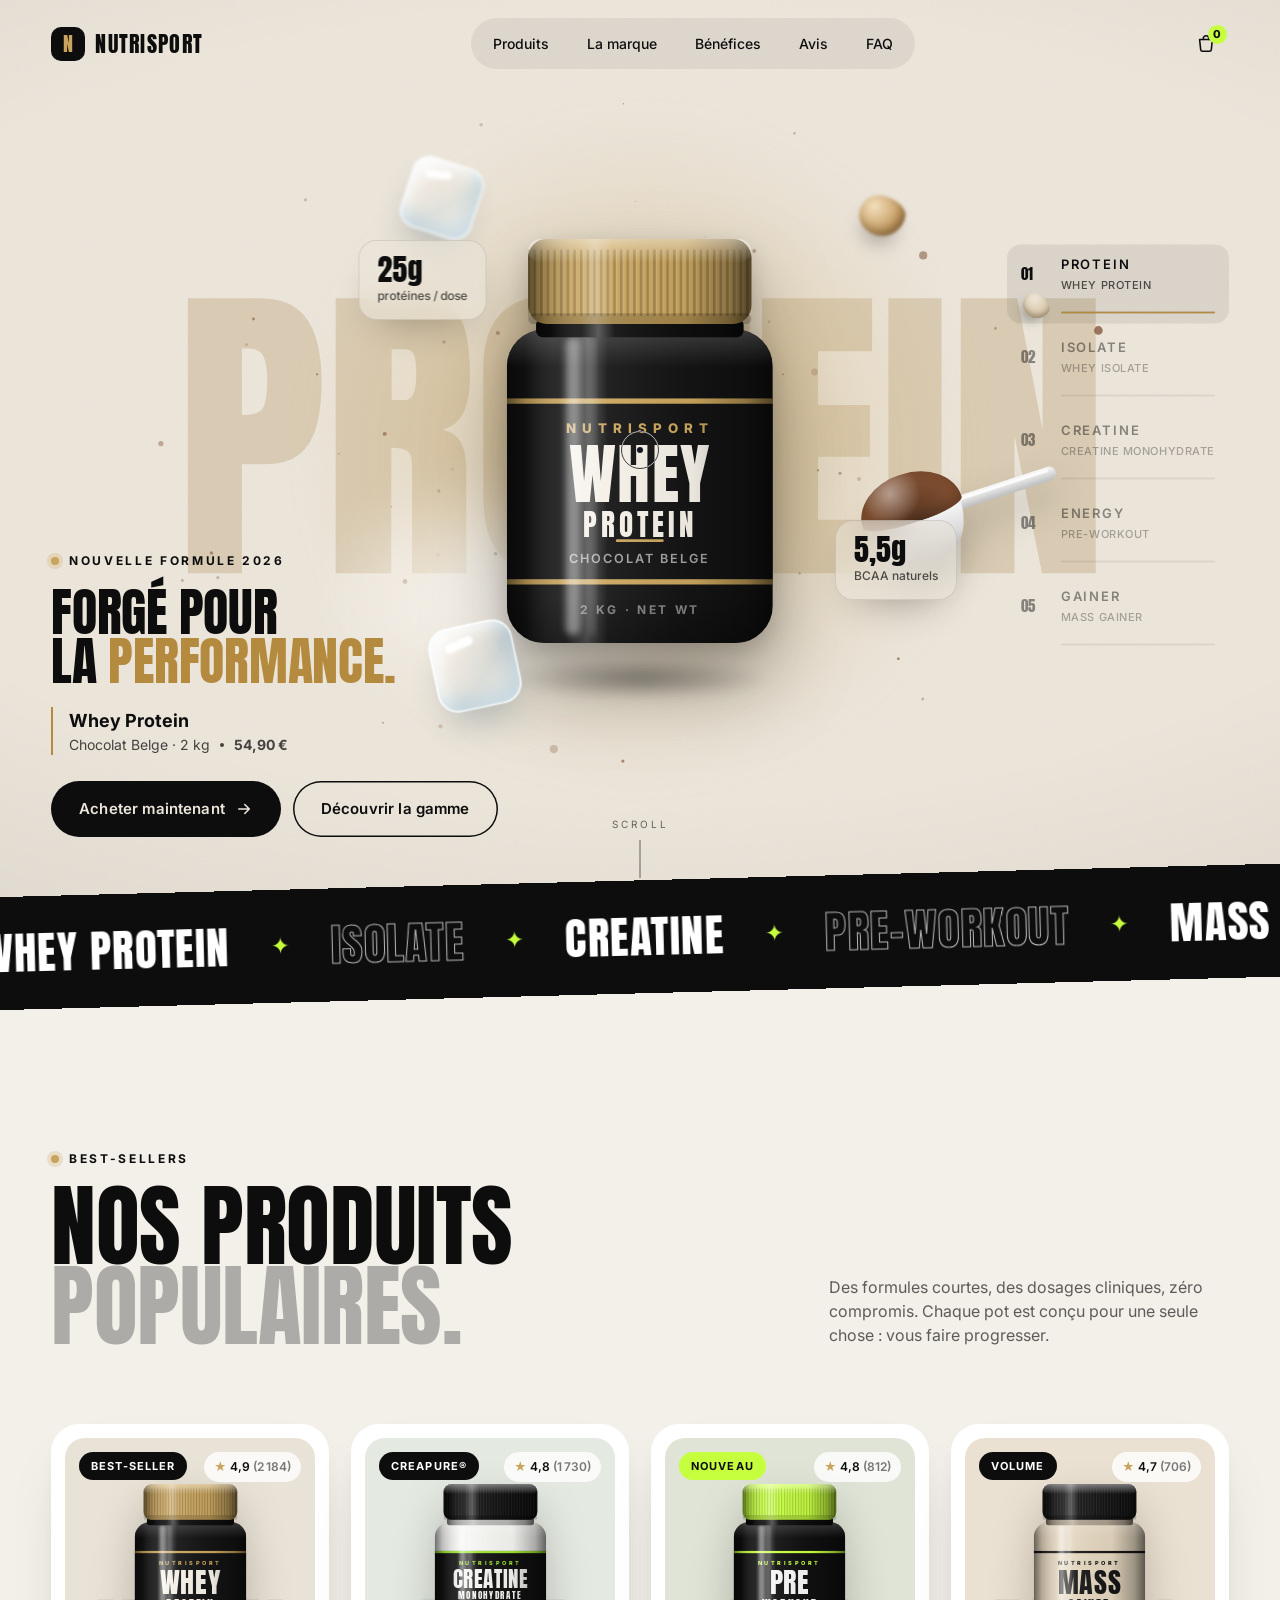
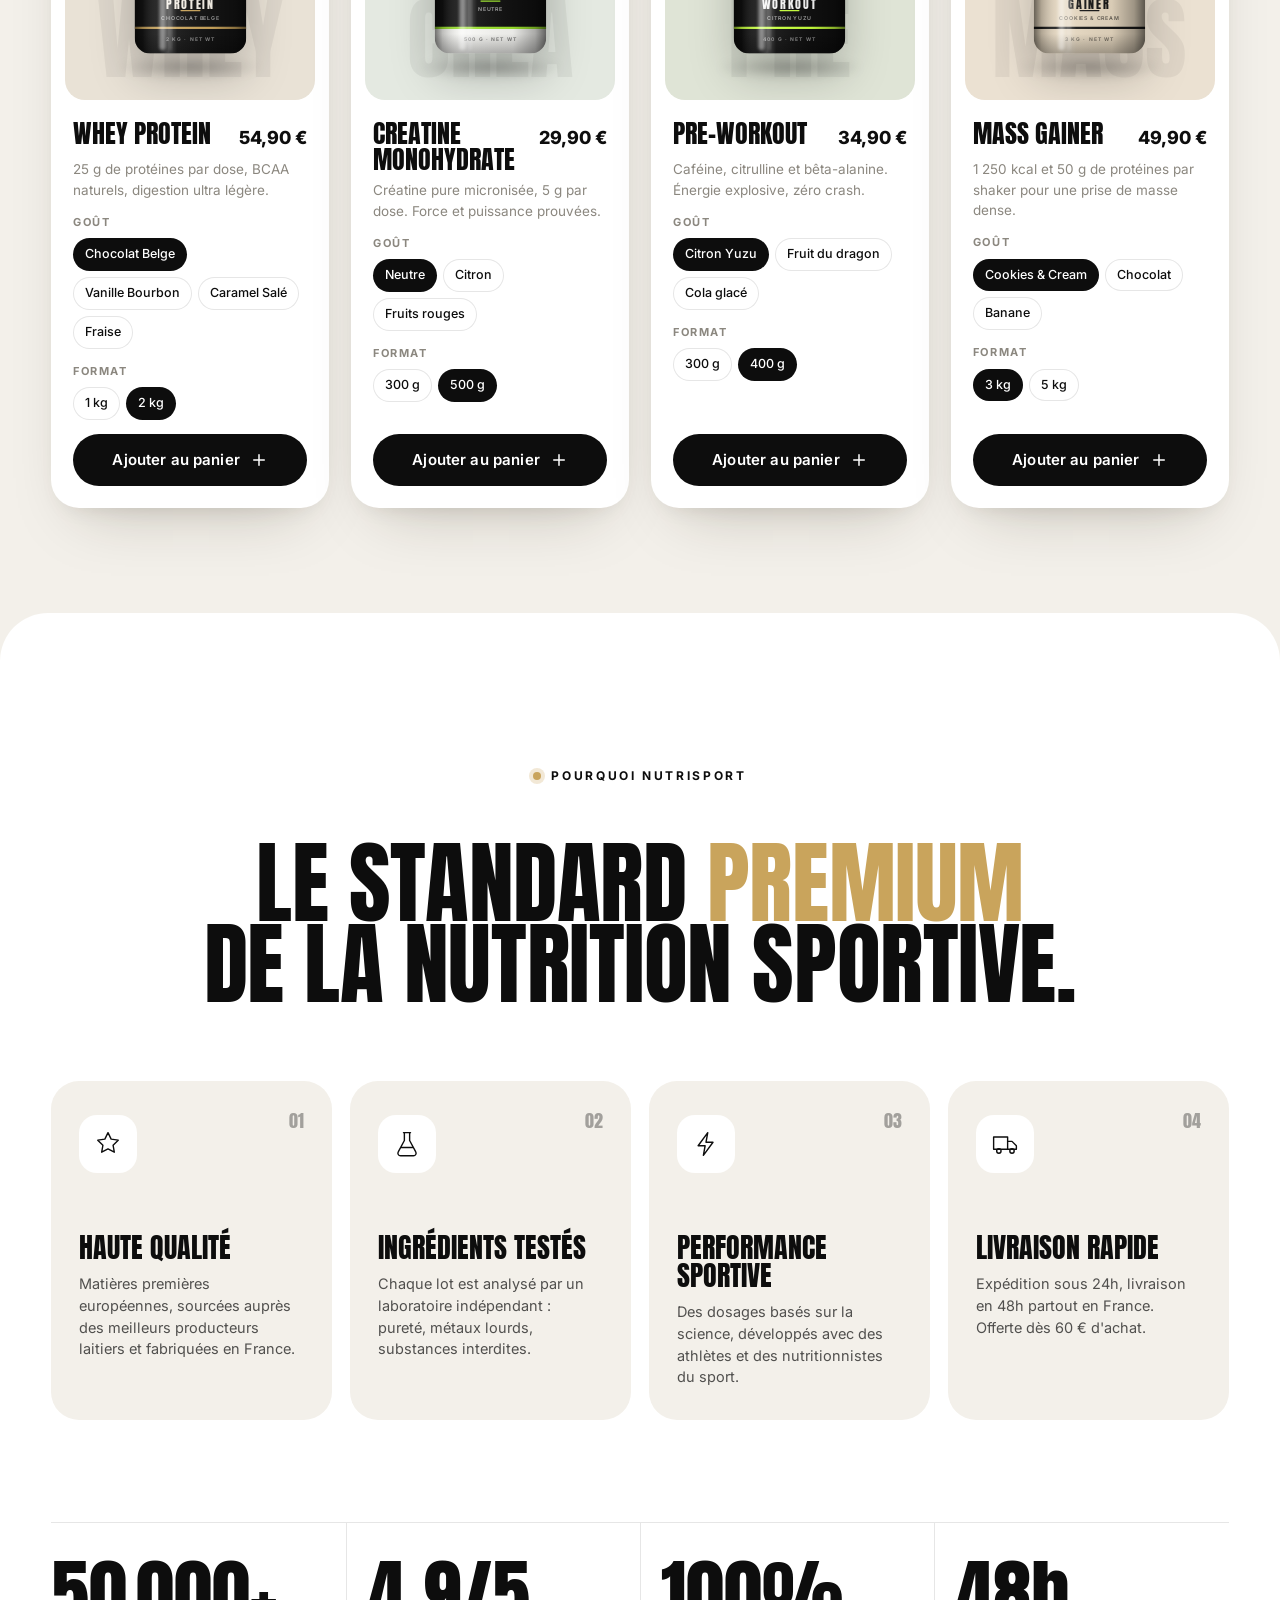
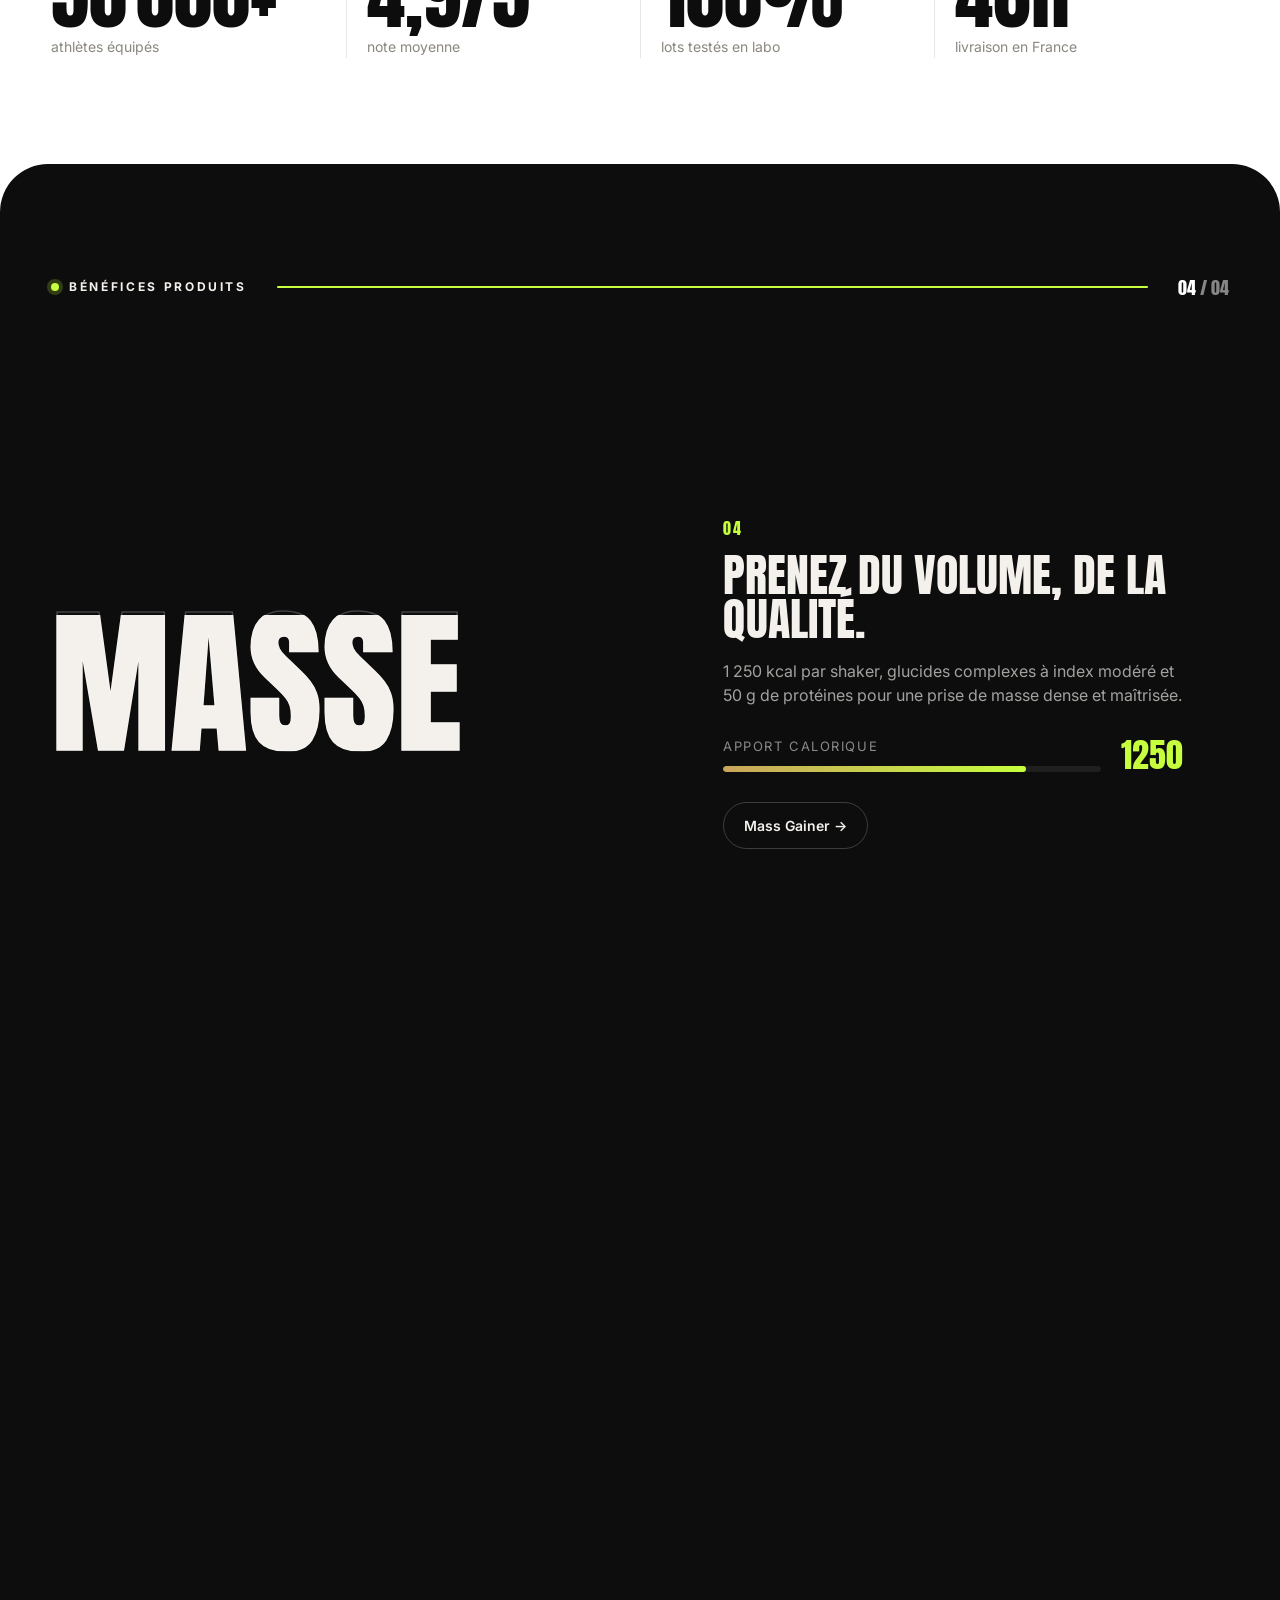
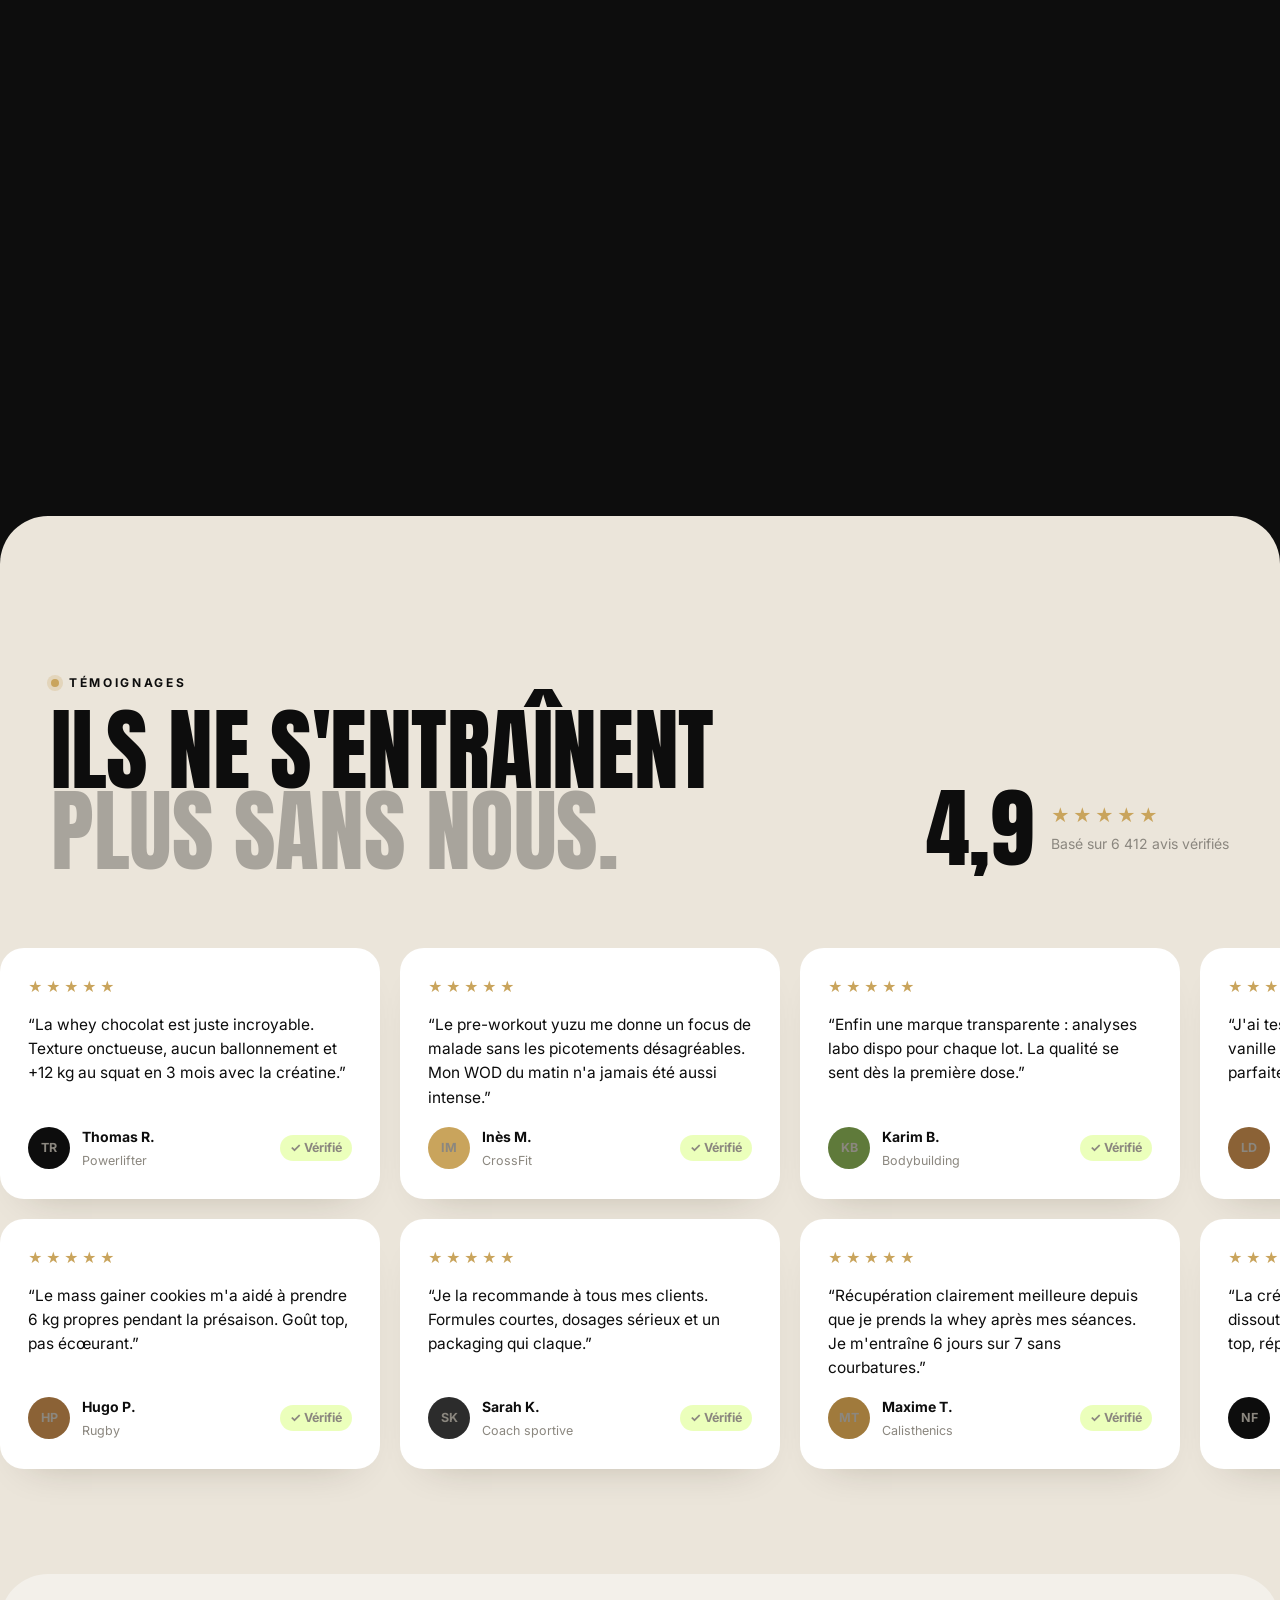
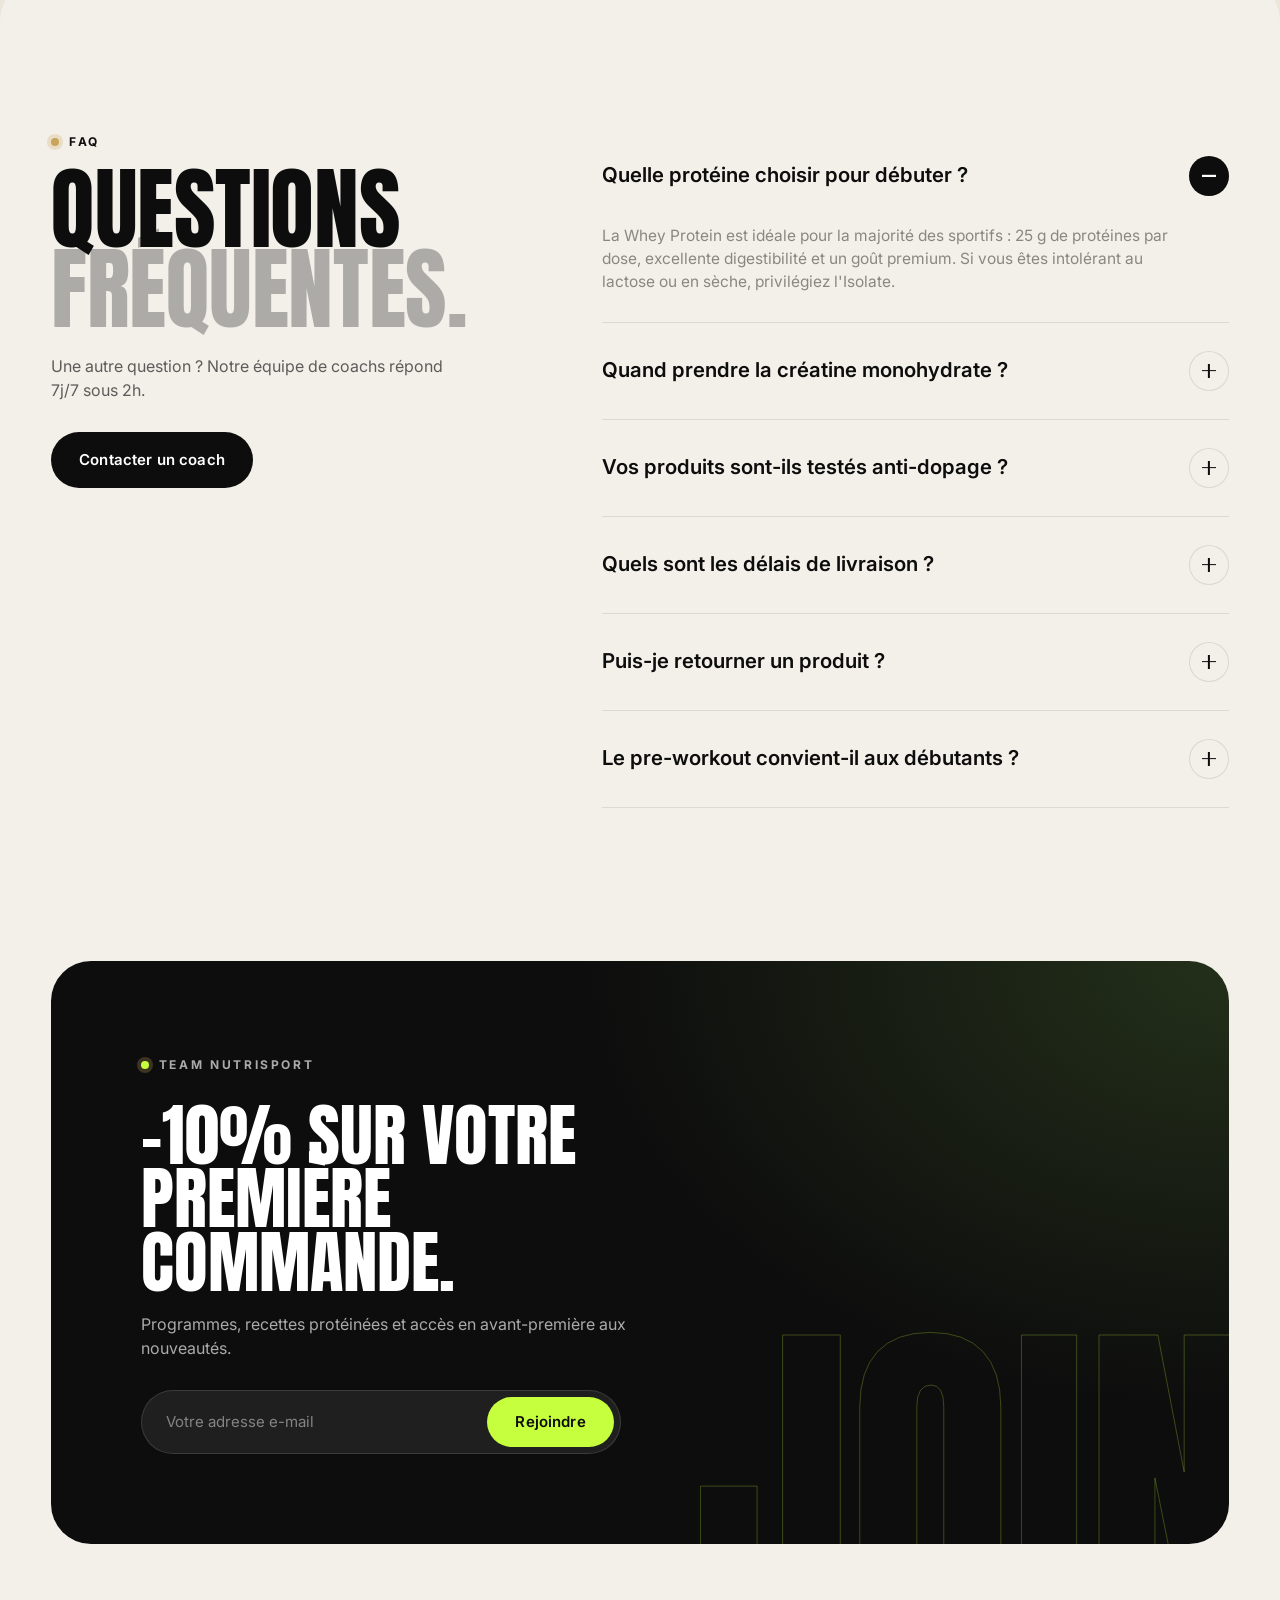
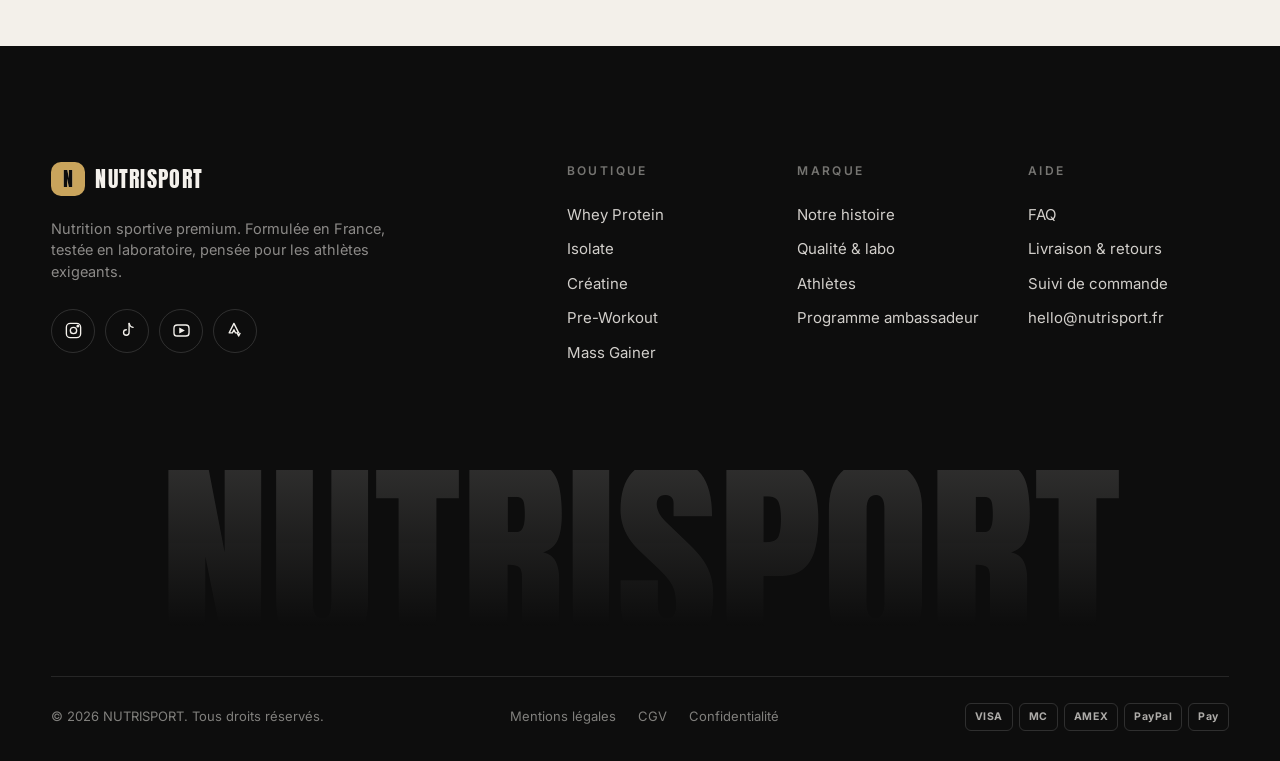
==== index.html @ 17bcd63e "Add NUTRISPORT premium e-commerce landing site Static HTML/CSS/JS site with an immersive hero (3D SV" ====
<!doctype html>
<html lang="fr">
<head>
  <meta charset="utf-8" />
  <meta name="viewport" content="width=device-width, initial-scale=1" />
  <title>NUTRISPORT — Nutrition sportive premium</title>
  <meta name="description" content="NUTRISPORT : whey protein, isolate, créatine monohydrate, pre-workout et mass gainer. Nutrition sportive premium, ingrédients testés, livraison 48h." />
  <meta name="theme-color" content="#0d0d0d" />
  <link rel="icon" href="data:image/svg+xml,%3Csvg xmlns='http://www.w3.org/2000/svg' viewBox='0 0 64 64'%3E%3Crect width='64' height='64' rx='14' fill='%230d0d0d'/%3E%3Ctext x='32' y='44' font-family='Arial Black,Arial' font-weight='900' font-size='30' text-anchor='middle' fill='%23c9a45c'%3EN%3C/text%3E%3C/svg%3E" />
  <link rel="preconnect" href="https://fonts.googleapis.com" />
  <link rel="preconnect" href="https://fonts.gstatic.com" crossorigin />
  <link href="https://fonts.googleapis.com/css2?family=Anton&family=Inter:wght@300;400;500;600;700;800&display=swap" rel="stylesheet" />
  <link rel="stylesheet" href="assets/css/styles.css" />
</head>
<body class="is-loading">

  <!-- Preloader -->
  <div class="preloader" aria-hidden="true">
    <div class="preloader-word"><span>N</span><span>U</span><span>T</span><span>R</span><span>I</span><span>S</span><span>P</span><span>O</span><span>R</span><span>T</span></div>
    <div class="preloader-bar"><i></i></div>
  </div>

  <!-- Custom cursor (desktop only) -->
  <div class="cursor" aria-hidden="true"><span class="cursor-dot"></span><span class="cursor-ring"></span></div>

  <!-- Header -->
  <header class="nav" id="nav">
    <a href="#top" class="logo" aria-label="NUTRISPORT accueil">
      <span class="logo-mark">N</span><span class="logo-word">NUTRISPORT</span>
    </a>
    <nav class="nav-links" id="navLinks" aria-label="Navigation principale">
      <a href="#produits">Produits</a>
      <a href="#marque">La marque</a>
      <a href="#benefices">Bénéfices</a>
      <a href="#avis">Avis</a>
      <a href="#faq">FAQ</a>
    </nav>
    <div class="nav-actions">
      <button class="icon-btn" id="cartBtn" aria-label="Ouvrir le panier">
        <svg viewBox="0 0 24 24" width="22" height="22" fill="none" stroke="currentColor" stroke-width="1.7" stroke-linecap="round" stroke-linejoin="round"><path d="M5 7h14l-1.2 11.2a2 2 0 0 1-2 1.8H8.2a2 2 0 0 1-2-1.8L5 7Z"/><path d="M9 7V6a3 3 0 0 1 6 0v1"/></svg>
        <span class="cart-count" id="cartCount">0</span>
      </button>
      <button class="burger" id="burger" aria-label="Menu" aria-expanded="false"><span></span><span></span></button>
    </div>
  </header>

  <main>
    <!-- 1. HERO -->
    <section class="hero" id="top" data-theme="protein">
      <canvas class="hero-particles" id="particles" aria-hidden="true"></canvas>

      <div class="hero-giant" aria-hidden="true">
        <div class="hero-giant-text" id="giantText">PROTEIN</div>
      </div>

      <div class="hero-stage" id="heroStage">
        <div class="hero-glow" aria-hidden="true"></div>

        <!-- Back floating layer -->
        <div class="floats floats--back" aria-hidden="true">
          <div class="float smoke" style="--x:40%;--y:66%;--d:.25" data-themes="isolate protein energy gainer"><i></i></div>
          <div class="float smoke smoke--2" style="--x:68%;--y:30%;--d:.2" data-themes="isolate energy creatine"><i></i></div>
          <div class="float ice" style="--x:32%;--y:22%;--d:.5;--r:18deg;--s:1" data-themes="protein isolate"><i></i></div>
          <div class="float ice" style="--x:80%;--y:70%;--d:.35;--r:-24deg;--s:.7" data-themes="isolate"><i></i></div>
          <div class="float capsule" style="--x:76%;--y:22%;--d:.45;--r:-35deg;--s:.9" data-themes="creatine energy"><i></i></div>
          <div class="float shard" style="--x:33%;--y:28%;--d:.55;--r:20deg;--s:.9" data-themes="energy"><i></i></div>
          <div class="float chunk" style="--x:72%;--y:24%;--d:.4;--r:12deg;--s:1" data-themes="gainer protein"><i></i></div>
        </div>

        <div class="hero-product" id="heroProduct">
          <div class="hero-jars" id="heroJars"><!-- jars injected by JS --></div>
          <div class="hero-shadow" aria-hidden="true"></div>
        </div>

        <!-- Front floating layer -->
        <div class="floats floats--front" aria-hidden="true">
          <div class="float scoop" style="--x:79%;--y:56%;--d:1.1;--r:-18deg;--s:1" data-themes="protein isolate creatine gainer"><i></i></div>
          <div class="float ice" style="--x:35%;--y:74%;--d:1;--r:-12deg;--s:1.15" data-themes="protein isolate"><i></i></div>
          <div class="float capsule" style="--x:30%;--y:66%;--d:1.2;--r:28deg;--s:1.15" data-themes="creatine energy"><i></i></div>
          <div class="float capsule capsule--alt" style="--x:84%;--y:74%;--d:.9;--r:65deg;--s:.75" data-themes="creatine"><i></i></div>
          <div class="float shard shard--2" style="--x:82%;--y:62%;--d:1.3;--r:-30deg;--s:1.2" data-themes="energy"><i></i></div>
          <div class="float shard shard--3" style="--x:33%;--y:82%;--d:.9;--r:60deg;--s:.7" data-themes="energy"><i></i></div>
          <div class="float chunk chunk--2" style="--x:31%;--y:76%;--d:1.2;--r:-20deg;--s:1.3" data-themes="gainer"><i></i></div>
          <div class="float chunk chunk--3" style="--x:86%;--y:34%;--d:.8;--r:40deg;--s:.6" data-themes="protein gainer"><i></i></div>
        </div>

        <div class="hero-badge hero-badge--a" id="badgeA"><strong>25g</strong><span>protéines / dose</span></div>
        <div class="hero-badge hero-badge--b" id="badgeB"><strong>0g</strong><span>sucres ajoutés</span></div>
      </div>

      <div class="hero-content">
        <p class="eyebrow reveal-hero"><span class="dot"></span> Nouvelle formule 2026</p>
        <h1 class="hero-title reveal-hero">Forgé pour<br />la <em>performance.</em></h1>
        <div class="hero-product-info reveal-hero">
          <div class="hero-product-name" id="heroName">Whey Protein</div>
          <div class="hero-product-meta"><span id="heroFlavor">Chocolat Belge · 2 kg</span><span class="sep"></span><span class="hero-price" id="heroPrice">54,90 €</span></div>
        </div>
        <div class="hero-ctas reveal-hero">
          <button class="btn btn--primary magnetic" id="heroBuy">
            <span>Acheter maintenant</span>
            <svg viewBox="0 0 24 24" width="18" height="18" fill="none" stroke="currentColor" stroke-width="2" stroke-linecap="round"><path d="M5 12h14M13 6l6 6-6 6"/></svg>
          </button>
          <a href="#produits" class="btn btn--ghost magnetic"><span>Découvrir la gamme</span></a>
        </div>
      </div>

      <div class="hero-switcher reveal-hero" id="heroSwitcher" role="tablist" aria-label="Choisir un produit"><!-- injected --></div>

      <div class="hero-scroll" aria-hidden="true"><span>Scroll</span><i></i></div>
    </section>

    <!-- Marquee -->
    <div class="marquee" aria-hidden="true">
      <div class="marquee-track">
        <span>WHEY PROTEIN</span><b>✦</b><span>ISOLATE</span><b>✦</b><span>CREATINE</span><b>✦</b><span>PRE-WORKOUT</span><b>✦</b><span>MASS GAINER</span><b>✦</b>
        <span>WHEY PROTEIN</span><b>✦</b><span>ISOLATE</span><b>✦</b><span>CREATINE</span><b>✦</b><span>PRE-WORKOUT</span><b>✦</b><span>MASS GAINER</span><b>✦</b>
      </div>
    </div>

    <!-- 2. PRODUITS -->
    <section class="section products" id="produits">
      <div class="container">
        <div class="section-head">
          <div>
            <p class="eyebrow reveal"><span class="dot"></span> Best-sellers</p>
            <h2 class="section-title reveal">Nos produits<br /><span class="muted">populaires.</span></h2>
          </div>
          <p class="section-lead reveal">Des formules courtes, des dosages cliniques, zéro compromis. Chaque pot est conçu pour une seule chose : vous faire progresser.</p>
        </div>
        <div class="product-grid" id="productGrid"><!-- injected --></div>
      </div>
    </section>

    <!-- 3. POURQUOI -->
    <section class="section why" id="marque">
      <div class="container">
        <div class="section-head section-head--center">
          <p class="eyebrow reveal"><span class="dot"></span> Pourquoi NUTRISPORT</p>
          <h2 class="section-title reveal">Le standard <span class="gold">premium</span><br />de la nutrition sportive.</h2>
        </div>

        <div class="why-grid">
          <article class="why-card reveal">
            <div class="why-icon"><svg viewBox="0 0 32 32" fill="none" stroke="currentColor" stroke-width="1.6" stroke-linecap="round" stroke-linejoin="round"><path d="M16 3l3.6 7.4 8.1 1.2-5.9 5.7 1.4 8.1L16 21.6l-7.2 3.8 1.4-8.1-5.9-5.7 8.1-1.2Z"/></svg></div>
            <span class="why-num">01</span>
            <h3>Haute qualité</h3>
            <p>Matières premières européennes, sourcées auprès des meilleurs producteurs laitiers et fabriquées en France.</p>
          </article>
          <article class="why-card reveal">
            <div class="why-icon"><svg viewBox="0 0 32 32" fill="none" stroke="currentColor" stroke-width="1.6" stroke-linecap="round" stroke-linejoin="round"><path d="M12 3h8M13 3v9L6 25a3 3 0 0 0 2.6 4.5h14.8A3 3 0 0 0 26 25l-7-13V3"/><path d="M9.5 20h13"/></svg></div>
            <span class="why-num">02</span>
            <h3>Ingrédients testés</h3>
            <p>Chaque lot est analysé par un laboratoire indépendant : pureté, métaux lourds, substances interdites.</p>
          </article>
          <article class="why-card reveal">
            <div class="why-icon"><svg viewBox="0 0 32 32" fill="none" stroke="currentColor" stroke-width="1.6" stroke-linecap="round" stroke-linejoin="round"><path d="M18 3 7 18h8l-2 11 11-15h-8l2-11Z"/></svg></div>
            <span class="why-num">03</span>
            <h3>Performance sportive</h3>
            <p>Des dosages basés sur la science, développés avec des athlètes et des nutritionnistes du sport.</p>
          </article>
          <article class="why-card reveal">
            <div class="why-icon"><svg viewBox="0 0 32 32" fill="none" stroke="currentColor" stroke-width="1.6" stroke-linecap="round" stroke-linejoin="round"><path d="M3 8h16v14H3zM19 13h5l5 5v4h-10"/><circle cx="9" cy="24" r="2.5"/><circle cx="24" cy="24" r="2.5"/></svg></div>
            <span class="why-num">04</span>
            <h3>Livraison rapide</h3>
            <p>Expédition sous 24h, livraison en 48h partout en France. Offerte dès 60 € d'achat.</p>
          </article>
        </div>

        <div class="stats">
          <div class="stat reveal"><strong data-count="50000" data-suffix="+">0</strong><span>athlètes équipés</span></div>
          <div class="stat reveal"><strong data-count="4.9" data-decimals="1" data-suffix="/5">0</strong><span>note moyenne</span></div>
          <div class="stat reveal"><strong data-count="100" data-suffix="%">0</strong><span>lots testés en labo</span></div>
          <div class="stat reveal"><strong data-count="48" data-suffix="h">0</strong><span>livraison en France</span></div>
        </div>
      </div>
    </section>

    <!-- 4. BÉNÉFICES (pinned horizontal scroll) -->
    <section class="benefits" id="benefices">
      <div class="benefits-sticky">
        <div class="benefits-head">
          <p class="eyebrow"><span class="dot"></span> Bénéfices produits</p>
          <div class="benefits-progress"><i id="benefitsBar"></i></div>
          <span class="benefits-count"><b id="benefitsIdx">01</b> / 04</span>
        </div>
        <div class="benefits-track" id="benefitsTrack">
          <article class="benefit">
            <div class="benefit-word">FORCE</div>
            <div class="benefit-body">
              <span class="benefit-num">01</span>
              <h3>Soulevez plus lourd, plus longtemps.</h3>
              <p>La créatine monohydrate augmente les réserves de phosphocréatine musculaire pour des efforts explosifs plus puissants, série après série.</p>
              <div class="meter"><span>Puissance explosive</span><div class="meter-bar"><i style="--v:.92"></i></div><b>+15%</b></div>
              <a href="#produits" class="benefit-link" data-product="creatine">Creatine Monohydrate →</a>
            </div>
          </article>
          <article class="benefit">
            <div class="benefit-word">RÉCUP</div>
            <div class="benefit-body">
              <span class="benefit-num">02</span>
              <h3>Récupérez plus vite, revenez plus fort.</h3>
              <p>25 g de protéines à absorption rapide et 5,5 g de BCAA pour reconstruire la fibre musculaire dans la fenêtre post-entraînement.</p>
              <div class="meter"><span>Synthèse protéique</span><div class="meter-bar"><i style="--v:.86"></i></div><b>25g</b></div>
              <a href="#produits" class="benefit-link" data-product="whey">Whey Protein →</a>
            </div>
          </article>
          <article class="benefit">
            <div class="benefit-word">ÉNERGIE</div>
            <div class="benefit-body">
              <span class="benefit-num">03</span>
              <h3>Un focus laser, une énergie propre.</h3>
              <p>Caféine naturelle, citrulline et bêta-alanine pour un pic d'énergie sans crash, une congestion maximale et une concentration absolue.</p>
              <div class="meter"><span>Endurance &amp; focus</span><div class="meter-bar"><i style="--v:.95"></i></div><b>200mg</b></div>
              <a href="#produits" class="benefit-link" data-product="preworkout">Pre-Workout →</a>
            </div>
          </article>
          <article class="benefit">
            <div class="benefit-word">MASSE</div>
            <div class="benefit-body">
              <span class="benefit-num">04</span>
              <h3>Prenez du volume, de la qualité.</h3>
              <p>1 250 kcal par shaker, glucides complexes à index modéré et 50 g de protéines pour une prise de masse dense et maîtrisée.</p>
              <div class="meter"><span>Apport calorique</span><div class="meter-bar"><i style="--v:.8"></i></div><b>1250</b></div>
              <a href="#produits" class="benefit-link" data-product="gainer">Mass Gainer →</a>
            </div>
          </article>
        </div>
      </div>
    </section>

    <!-- 5. TÉMOIGNAGES -->
    <section class="section reviews" id="avis">
      <div class="container">
        <div class="section-head">
          <div>
            <p class="eyebrow reveal"><span class="dot"></span> Témoignages</p>
            <h2 class="section-title reveal">Ils ne s'entraînent<br /><span class="muted">plus sans nous.</span></h2>
          </div>
          <div class="rating-summary reveal">
            <div class="rating-big">4,9</div>
            <div>
              <div class="stars" aria-label="5 étoiles">★★★★★</div>
              <p>Basé sur 6 412 avis vérifiés</p>
            </div>
          </div>
        </div>
      </div>
      <div class="reviews-rows" id="reviewsRows"><!-- injected --></div>
    </section>

    <!-- 6. FAQ -->
    <section class="section faq" id="faq">
      <div class="container faq-layout">
        <div class="faq-aside">
          <p class="eyebrow reveal"><span class="dot"></span> FAQ</p>
          <h2 class="section-title reveal">Questions<br /><span class="muted">fréquentes.</span></h2>
          <p class="section-lead reveal">Une autre question ? Notre équipe de coachs répond 7j/7 sous 2h.</p>
          <a href="mailto:hello@nutrisport.fr" class="btn btn--dark reveal magnetic"><span>Contacter un coach</span></a>
        </div>
        <div class="faq-list" id="faqList"><!-- injected --></div>
      </div>
    </section>

    <!-- CTA -->
    <section class="cta">
      <div class="container">
        <div class="cta-card reveal">
          <div class="cta-giant" aria-hidden="true">JOIN</div>
          <div class="cta-content">
            <p class="eyebrow"><span class="dot"></span> Team NUTRISPORT</p>
            <h2>-10% sur votre<br />première commande.</h2>
            <p>Programmes, recettes protéinées et accès en avant-première aux nouveautés.</p>
            <form class="newsletter" id="newsletter">
              <input type="email" required placeholder="Votre adresse e-mail" aria-label="Adresse e-mail" />
              <button class="btn btn--neon" type="submit"><span>Rejoindre</span></button>
            </form>
          </div>
        </div>
      </div>
    </section>
  </main>

  <!-- 7. FOOTER -->
  <footer class="footer">
    <div class="container">
      <div class="footer-top">
        <div class="footer-brand">
          <a href="#top" class="logo logo--light"><span class="logo-mark">N</span><span class="logo-word">NUTRISPORT</span></a>
          <p>Nutrition sportive premium. Formulée en France, testée en laboratoire, pensée pour les athlètes exigeants.</p>
          <div class="socials">
            <a href="#" aria-label="Instagram"><svg viewBox="0 0 24 24" fill="none" stroke="currentColor" stroke-width="1.7"><rect x="3" y="3" width="18" height="18" rx="5"/><circle cx="12" cy="12" r="4"/><circle cx="17.5" cy="6.5" r="1" fill="currentColor"/></svg></a>
            <a href="#" aria-label="TikTok"><svg viewBox="0 0 24 24" fill="none" stroke="currentColor" stroke-width="1.7" stroke-linecap="round"><path d="M14 3v11.5a3.5 3.5 0 1 1-3.5-3.5"/><path d="M14 3c.5 2.8 2.4 4.6 5 5"/></svg></a>
            <a href="#" aria-label="YouTube"><svg viewBox="0 0 24 24" fill="none" stroke="currentColor" stroke-width="1.7"><rect x="2.5" y="5" width="19" height="14" rx="4"/><path d="M10 9.5v5l4.5-2.5z" fill="currentColor"/></svg></a>
            <a href="#" aria-label="Strava"><svg viewBox="0 0 24 24" fill="none" stroke="currentColor" stroke-width="1.7" stroke-linejoin="round"><path d="M10 3 4 15h4l2-4 2 4h4z"/><path d="m14 15 2 4 2-4"/></svg></a>
          </div>
        </div>
        <div class="footer-cols">
          <div><h4>Boutique</h4><a href="#produits">Whey Protein</a><a href="#produits">Isolate</a><a href="#produits">Créatine</a><a href="#produits">Pre-Workout</a><a href="#produits">Mass Gainer</a></div>
          <div><h4>Marque</h4><a href="#marque">Notre histoire</a><a href="#marque">Qualité &amp; labo</a><a href="#avis">Athlètes</a><a href="#">Programme ambassadeur</a></div>
          <div><h4>Aide</h4><a href="#faq">FAQ</a><a href="#">Livraison &amp; retours</a><a href="#">Suivi de commande</a><a href="mailto:hello@nutrisport.fr">hello@nutrisport.fr</a></div>
        </div>
      </div>
      <div class="footer-word" aria-hidden="true">NUTRISPORT</div>
      <div class="footer-bottom">
        <span>© 2026 NUTRISPORT. Tous droits réservés.</span>
        <div class="footer-legal"><a href="#">Mentions légales</a><a href="#">CGV</a><a href="#">Confidentialité</a></div>
        <div class="payments" aria-label="Moyens de paiement"><span>VISA</span><span>MC</span><span>AMEX</span><span>PayPal</span><span>Pay</span></div>
      </div>
    </div>
  </footer>

  <!-- Cart drawer -->
  <div class="overlay" id="overlay"></div>
  <aside class="cart" id="cart" aria-label="Panier" aria-hidden="true">
    <div class="cart-head">
      <h3>Panier <span id="cartHeadCount">(0)</span></h3>
      <button class="icon-btn" id="cartClose" aria-label="Fermer le panier"><svg viewBox="0 0 24 24" width="22" height="22" fill="none" stroke="currentColor" stroke-width="1.8" stroke-linecap="round"><path d="M6 6l12 12M18 6 6 18"/></svg></button>
    </div>
    <div class="cart-shipping">
      <p id="shippingText">Plus que <b>60,00 €</b> pour la livraison offerte</p>
      <div class="shipping-bar"><i id="shippingBar"></i></div>
    </div>
    <div class="cart-items" id="cartItems"></div>
    <div class="cart-foot">
      <div class="cart-row"><span>Sous-total</span><b id="cartSubtotal">0,00 €</b></div>
      <div class="cart-row cart-row--muted"><span>Livraison</span><span id="cartShipping">Calculée à l'étape suivante</span></div>
      <button class="btn btn--primary btn--block" id="checkoutBtn"><span>Commander</span><svg viewBox="0 0 24 24" width="18" height="18" fill="none" stroke="currentColor" stroke-width="2" stroke-linecap="round"><path d="M5 12h14M13 6l6 6-6 6"/></svg></button>
      <p class="cart-secure">🔒 Paiement 100% sécurisé · Retours gratuits 30 jours</p>
    </div>
  </aside>

  <div class="toast" id="toast" role="status" aria-live="polite"></div>

  <script src="assets/js/main.js"></script>
</body>
</html>
---- assets/css/styles.css ----
/* ==========================================================================
   NUTRISPORT — Premium sports nutrition
   ========================================================================== */

:root {
  --bg: #f3f0ea;
  --bg-2: #ebe5da;
  --paper: #ffffff;
  --ink: #0d0d0d;
  --ink-2: #2a2a2a;
  --gray: #8b877f;
  --line: rgba(13, 13, 13, .1);
  --beige: #e3d6c1;
  --gold: #c9a45c;
  --gold-2: #e2c88f;
  --neon: #c6ff3d;
  --dark: #0d0d0d;
  --dark-2: #171717;

  /* hero theme (overridden by JS) */
  --hero-bg: #ece5da;
  --hero-giant: #ddd1bd;
  --hero-ink: #0d0d0d;
  --hero-accent: #c9a45c;
  --hero-glow: rgba(201, 164, 92, .35);
  --powder: #8a5a3b;

  --font-display: "Anton", "Impact", "Arial Narrow Bold", sans-serif;
  --font-body: "Inter", system-ui, -apple-system, "Segoe UI", sans-serif;

  --ease: cubic-bezier(.2, .8, .2, 1);
  --ease-out: cubic-bezier(.16, 1, .3, 1);
  --radius: 28px;
  --gutter: clamp(16px, 4vw, 56px);
  --shadow-soft: 0 30px 60px -30px rgba(40, 30, 10, .25), 0 10px 25px -15px rgba(40, 30, 10, .15);
}

*, *::before, *::after { box-sizing: border-box; }
html { -webkit-text-size-adjust: 100%; overflow-x: clip; }
html.has-smooth { scroll-behavior: smooth; }
body {
  margin: 0;
  font-family: var(--font-body);
  color: var(--ink);
  background: var(--bg);
  -webkit-font-smoothing: antialiased;
  overflow-x: clip;
  line-height: 1.5;
}
body.is-loading { overflow: hidden; }
img, svg { display: block; }
a { color: inherit; text-decoration: none; }
button { font: inherit; color: inherit; background: none; border: 0; cursor: pointer; padding: 0; }
input { font: inherit; }
::selection { background: var(--ink); color: var(--neon); }

.container { width: min(1320px, 100%); margin: 0 auto; padding: 0 var(--gutter); }

/* --------------------------------------------------------------------------
   Preloader
   -------------------------------------------------------------------------- */
.preloader {
  position: fixed; inset: 0; z-index: 200;
  background: var(--dark); color: #fff;
  display: grid; place-items: center; align-content: center; gap: 28px;
  transition: clip-path 1s var(--ease-out) .1s, visibility 0s 1.2s;
  clip-path: inset(0 0 0 0);
}
.preloader-word { display: flex; font-family: var(--font-display); font-size: clamp(42px, 9vw, 120px); letter-spacing: .02em; overflow: hidden; line-height: 1; }
.preloader-word span { display: inline-block; transform: translateY(110%); animation: preIn .8s var(--ease-out) forwards; }
.preloader-word span:nth-child(n) { animation-delay: calc(var(--i, 0) * 50ms); }
.preloader-bar { width: min(260px, 60vw); height: 2px; background: rgba(255,255,255,.12); overflow: hidden; }
.preloader-bar i { display: block; height: 100%; width: 100%; background: var(--gold); transform-origin: left; transform: scaleX(0); animation: preBar 1.1s var(--ease) .2s forwards; }
body.is-loaded .preloader { clip-path: inset(0 0 100% 0); visibility: hidden; }
@keyframes preIn { to { transform: translateY(0); } }
@keyframes preBar { to { transform: scaleX(1); } }

/* --------------------------------------------------------------------------
   Cursor
   -------------------------------------------------------------------------- */
.cursor { display: none; }
@media (hover: hover) and (pointer: fine) {
  .cursor { display: block; position: fixed; inset: 0; pointer-events: none; z-index: 300; mix-blend-mode: difference; }
  .cursor-dot, .cursor-ring { position: fixed; left: 0; top: 0; border-radius: 50%; will-change: transform; }
  .cursor-dot { width: 6px; height: 6px; background: #fff; margin: -3px 0 0 -3px; }
  .cursor-ring { width: 38px; height: 38px; border: 1px solid rgba(255,255,255,.8); margin: -19px 0 0 -19px; transition: width .35s var(--ease), height .35s var(--ease), margin .35s var(--ease), background .35s; }
  .cursor.is-hover .cursor-ring { width: 70px; height: 70px; margin: -35px 0 0 -35px; background: rgba(255,255,255,.12); }
}

/* --------------------------------------------------------------------------
   Navigation
   -------------------------------------------------------------------------- */
.nav {
  position: fixed; top: 0; left: 0; right: 0; z-index: 100;
  display: flex; align-items: center; justify-content: space-between; gap: 24px;
  padding: 18px var(--gutter);
  color: var(--hero-ink);
  transition: background .5s var(--ease), padding .5s var(--ease), color .5s var(--ease), transform .5s var(--ease), box-shadow .5s;
}
.nav.is-scrolled {
  background: rgba(243, 240, 234, .72);
  backdrop-filter: saturate(160%) blur(18px);
  -webkit-backdrop-filter: saturate(160%) blur(18px);
  padding-top: 12px; padding-bottom: 12px;
  color: var(--ink);
  box-shadow: 0 1px 0 var(--line);
}

.logo { display: inline-flex; align-items: center; gap: 10px; font-family: var(--font-display); font-size: 22px; letter-spacing: .06em; }
.logo-mark {
  width: 34px; height: 34px; border-radius: 10px; display: grid; place-items: center;
  background: currentColor; position: relative; font-size: 20px;
}
.logo-mark::after { content: "N"; position: absolute; inset: 0; display: grid; place-items: center; color: var(--gold); }
.logo-word { line-height: 1; }

.nav-links { display: flex; gap: 6px; padding: 6px; border-radius: 999px; background: color-mix(in srgb, currentColor 6%, transparent); }
.nav-links a { padding: 9px 16px; border-radius: 999px; font-size: 14px; font-weight: 500; transition: background .3s, color .3s; }
.nav-links a:hover { background: color-mix(in srgb, currentColor 12%, transparent); }

.nav-actions { display: flex; align-items: center; gap: 8px; }
.icon-btn { position: relative; width: 46px; height: 46px; border-radius: 50%; display: grid; place-items: center; transition: background .3s, transform .3s var(--ease); }
.icon-btn:hover { background: color-mix(in srgb, currentColor 10%, transparent); }
.cart-count {
  position: absolute; top: 4px; right: 2px; min-width: 19px; height: 19px; padding: 0 5px;
  border-radius: 999px; background: var(--neon); color: var(--ink);
  font-size: 11px; font-weight: 800; display: grid; place-items: center;
  transition: transform .4s var(--ease);
}
.cart-count.bump { animation: bump .6s var(--ease); }
@keyframes bump { 0%{transform:scale(1)} 30%{transform:scale(1.5)} 60%{transform:scale(.9)} 100%{transform:scale(1)} }

.burger { display: none; width: 46px; height: 46px; border-radius: 50%; position: relative; }
.burger span { position: absolute; left: 13px; right: 13px; height: 2px; background: currentColor; border-radius: 2px; transition: transform .4s var(--ease), top .4s var(--ease); }
.burger span:first-child { top: 18px; }
.burger span:last-child { top: 26px; }
.burger[aria-expanded="true"] span:first-child { top: 22px; transform: rotate(45deg); }
.burger[aria-expanded="true"] span:last-child { top: 22px; transform: rotate(-45deg); }

/* --------------------------------------------------------------------------
   Buttons
   -------------------------------------------------------------------------- */
.btn {
  --b-bg: var(--ink); --b-fg: #fff;
  position: relative; display: inline-flex; align-items: center; justify-content: center; gap: 10px;
  height: 56px; padding: 0 28px; border-radius: 999px;
  font-weight: 600; font-size: 15px; letter-spacing: .01em;
  background: var(--b-bg); color: var(--b-fg);
  overflow: hidden; isolation: isolate; white-space: nowrap;
  transition: transform .4s var(--ease), box-shadow .4s var(--ease), color .4s;
}
.btn::before {
  content: ""; position: absolute; inset: 0; z-index: -1; border-radius: inherit;
  background: var(--b-hover, var(--gold));
  transform: translateY(101%); transition: transform .5s var(--ease-out);
}
.btn:hover::before { transform: translateY(0); }
.btn:hover { box-shadow: 0 18px 40px -18px rgba(0,0,0,.45); }
.btn svg { transition: transform .4s var(--ease); }
.btn:hover svg { transform: translateX(4px); }
.btn--primary { --b-bg: var(--hero-ink); --b-fg: var(--hero-bg); --b-hover: var(--hero-accent); }
.btn--primary:hover { color: var(--ink); }
.btn--ghost { --b-bg: transparent; --b-fg: var(--hero-ink); --b-hover: var(--hero-ink); box-shadow: inset 0 0 0 1.5px var(--hero-ink); }
.btn--ghost:hover { color: var(--hero-bg); }
.btn--dark { --b-bg: var(--ink); --b-fg: #fff; --b-hover: var(--gold); }
.btn--dark:hover { color: var(--ink); }
.btn--neon { --b-bg: var(--neon); --b-fg: var(--ink); --b-hover: #fff; }
.btn--block { width: 100%; }
.cart .btn--primary { --b-bg: var(--ink); --b-fg: #fff; --b-hover: var(--gold); }

.eyebrow {
  display: inline-flex; align-items: center; gap: 10px; margin: 0 0 18px;
  font-size: 12px; font-weight: 700; letter-spacing: .22em; text-transform: uppercase;
}
.eyebrow .dot { width: 8px; height: 8px; border-radius: 50%; background: var(--gold); box-shadow: 0 0 0 4px color-mix(in srgb, var(--gold) 25%, transparent); }

/* --------------------------------------------------------------------------
   HERO
   -------------------------------------------------------------------------- */
.hero {
  position: relative; min-height: 100vh; min-height: 100svh;
  background: var(--hero-bg); color: var(--hero-ink);
  overflow: hidden; isolation: isolate;
  transition: background-color 1s var(--ease), color 1s var(--ease);
}
.hero::after { /* subtle vignette / grain */
  content: ""; position: absolute; inset: 0; z-index: 0; pointer-events: none;
  background:
    radial-gradient(120% 80% at 50% 45%, transparent 55%, rgba(0,0,0,.08) 100%),
    url("data:image/svg+xml,%3Csvg xmlns='http://www.w3.org/2000/svg' width='160' height='160'%3E%3Cfilter id='n'%3E%3CfeTurbulence type='fractalNoise' baseFrequency='.9' numOctaves='2' stitchTiles='stitch'/%3E%3C/filter%3E%3Crect width='100%25' height='100%25' filter='url(%23n)' opacity='.05'/%3E%3C/svg%3E");
}
.hero-particles { position: absolute; inset: 0; width: 100%; height: 100%; z-index: 2; pointer-events: none; }

.hero-giant {
  position: absolute; inset: 0; z-index: 1;
  display: grid; place-items: center; pointer-events: none;
}
.hero-giant-text {
  font-family: var(--font-display);
  font-size: clamp(120px, 25vw, 460px);
  line-height: .8; letter-spacing: -.01em; white-space: nowrap;
  color: var(--hero-giant);
  display: flex; overflow: hidden; padding: .06em 0;
  transform: translate3d(var(--gx, 0), -4%, 0);
  transition: color 1s var(--ease);
  user-select: none;
}
.hero-giant-text span { display: inline-block; transform: translateY(105%); transition: transform 1s var(--ease-out); transition-delay: calc(var(--i) * 45ms); }
.hero-giant-text.is-in span { transform: translateY(0); }
.hero-giant-text.is-out span { transform: translateY(-105%); transition-duration: .55s; transition-timing-function: cubic-bezier(.7,0,.84,0); transition-delay: calc(var(--i) * 25ms); }

.hero-stage { position: absolute; inset: 0; z-index: 3; display: grid; place-items: center; pointer-events: none; }
.hero-stage > * { grid-area: 1 / 1; }
.hero-glow {
  width: min(70vw, 760px); aspect-ratio: 1; border-radius: 50%;
  background: radial-gradient(circle, var(--hero-glow) 0%, transparent 62%);
  filter: blur(20px); transition: background 1s var(--ease);
  animation: breathe 7s ease-in-out infinite;
}
@keyframes breathe { 50% { transform: scale(1.08); opacity: .8; } }

.hero-product {
  position: relative; z-index: 4;
  width: clamp(230px, 27vw, 420px); aspect-ratio: 260 / 340;
  transform-style: preserve-3d; perspective: 1200px;
  pointer-events: auto; cursor: grab;
  margin-top: -2vh;
  will-change: transform;
}
.hero-jars { position: absolute; inset: 0; transform-style: preserve-3d; transition: transform .7s var(--ease); }
.hero-product:hover .hero-jars { transform: scale(1.05) rotateZ(-2deg); }
.jar-slot {
  position: absolute; inset: 0;
  opacity: 0; transform: translate3d(0, 18%, 0) scale(.82) rotate(-10deg);
  filter: blur(8px);
  transition: opacity .9s var(--ease), transform 1.1s var(--ease-out), filter .9s var(--ease);
}
.jar-slot.is-active { opacity: 1; transform: none; filter: none; }
.jar-slot.is-leaving { opacity: 0; transform: translate3d(0, -22%, 0) scale(.86) rotate(12deg); filter: blur(10px); transition-duration: .7s, .8s, .7s; }
.jar-float { width: 100%; height: 100%; animation: jarFloat 6s ease-in-out infinite; }
.jar-spin { width: 100%; height: 100%; animation: jarSpin 9s ease-in-out infinite; transform-style: preserve-3d; }
.jar-spin svg { width: 100%; height: 100%; overflow: visible; filter: drop-shadow(0 40px 40px rgba(0,0,0,.28)) drop-shadow(0 10px 12px rgba(0,0,0,.18)); }
@keyframes jarFloat { 50% { transform: translateY(-16px); } }
@keyframes jarSpin { 0%,100% { transform: rotateY(-14deg) rotateZ(-1.5deg); } 50% { transform: rotateY(14deg) rotateZ(1.5deg); } }

.hero-shadow {
  position: absolute; left: 12%; right: 12%; bottom: -7%; height: 9%;
  background: radial-gradient(ellipse at center, rgba(0,0,0,.38), transparent 70%);
  filter: blur(6px); z-index: -1;
  animation: shadowPulse 6s ease-in-out infinite;
}
@keyframes shadowPulse { 50% { transform: scale(.82); opacity: .6; } }

/* Jar specular highlight follows the mouse */
.jar-spec { transform: translateX(calc(var(--hx, 0) * 1px)); transition: transform .3s linear; }

/* ---------- Floating elements ---------- */
.floats { position: relative; width: min(100vw, 1100px); height: 100%; pointer-events: none; }
.floats--back { z-index: 3; }
.floats--front { z-index: 5; }
.float {
  position: absolute; left: var(--x); top: var(--y);
  transform: translate3d(calc(var(--mx, 0) * var(--d) * 60px), calc(var(--my, 0) * var(--d) * 40px + var(--sy, 0) * var(--d) * -1px), 0);
  will-change: transform;
}
.float > i {
  display: block; position: relative;
  opacity: 0; filter: blur(12px);
  transform: translate(-50%, -50%) rotate(var(--r, 0deg)) scale(calc(var(--s, 1) * .4));
  transition: opacity .9s var(--ease), transform 1.2s var(--ease-out), filter .9s var(--ease);
}
.float.is-on > i {
  opacity: 1; filter: none;
  transform: translate(-50%, -50%) rotate(var(--r, 0deg)) scale(var(--s, 1));
  transition-delay: .25s;
}
.float.is-on > i::before { animation: bob var(--dur, 7s) ease-in-out infinite; }
.floats--back .float.is-on > i { filter: blur(1.5px); }
.float:nth-child(2n) { --dur: 8.5s; }
.float:nth-child(3n) { --dur: 6s; }
@keyframes bob {
  0%, 100% { transform: translate(0, 0) rotate(0deg); }
  33% { transform: translate(6px, -14px) rotate(6deg); }
  66% { transform: translate(-6px, -6px) rotate(-5deg); }
}

/* Scoop with powder */
.scoop > i { width: 210px; height: 120px; }
.scoop > i::before {
  content: ""; position: absolute; inset: 0;
  background: url("data:image/svg+xml,%3Csvg xmlns='http://www.w3.org/2000/svg' viewBox='0 0 210 120'%3E%3Cdefs%3E%3ClinearGradient id='h' x1='0' y1='0' x2='0' y2='1'%3E%3Cstop offset='0' stop-color='%23fafafa'/%3E%3Cstop offset='1' stop-color='%23bdbdbd'/%3E%3C/linearGradient%3E%3ClinearGradient id='b' x1='0' y1='0' x2='0' y2='1'%3E%3Cstop offset='0' stop-color='%23ffffff'/%3E%3Cstop offset='.6' stop-color='%23d9d9d9'/%3E%3Cstop offset='1' stop-color='%23a8a8a8'/%3E%3C/linearGradient%3E%3C/defs%3E%3Crect x='95' y='52' width='112' height='14' rx='7' fill='url(%23h)'/%3E%3Crect x='100' y='54' width='100' height='3' rx='1.5' fill='%23fff' opacity='.8'/%3E%3Cpath d='M8 50 Q8 108 58 108 Q108 108 108 50 Z' fill='url(%23b)'/%3E%3Cellipse cx='58' cy='50' rx='50' ry='10' fill='%23cfcfcf'/%3E%3C/svg%3E") no-repeat center / contain;
  filter: drop-shadow(0 18px 18px rgba(0,0,0,.2));
}
.scoop > i::after { /* powder mound */
  content: ""; position: absolute; left: 6px; top: 14px; width: 104px; height: 50px;
  border-radius: 50% 50% 46% 46% / 80% 80% 22% 22%;
  background:
    radial-gradient(circle at 35% 30%, rgba(255,255,255,.45), transparent 40%),
    radial-gradient(ellipse at 50% 100%, color-mix(in srgb, var(--powder) 70%, #000) 0%, var(--powder) 55%);
  box-shadow: inset 0 -6px 10px rgba(0,0,0,.18);
  transition: background 1s var(--ease);
  animation: bob var(--dur, 7s) ease-in-out infinite;
}

/* Ice cubes */
.ice > i { width: 74px; height: 74px; }
.ice > i::before {
  content: ""; position: absolute; inset: 0; border-radius: 18px;
  background:
    linear-gradient(135deg, rgba(255,255,255,.95) 0%, rgba(255,255,255,.15) 35%, rgba(200,225,240,.25) 60%, rgba(255,255,255,.7) 100%);
  box-shadow: inset 0 0 0 1.5px rgba(255,255,255,.85), inset -8px -10px 18px rgba(150,190,215,.45), inset 6px 6px 14px rgba(255,255,255,.9), 0 20px 30px -10px rgba(60,90,110,.3);
  backdrop-filter: blur(4px); -webkit-backdrop-filter: blur(4px);
}
.ice > i::after { content: ""; position: absolute; left: 14px; top: 12px; width: 26px; height: 8px; border-radius: 6px; background: rgba(255,255,255,.95); transform: rotate(-12deg); filter: blur(1px); }

/* Capsules */
.capsule > i { width: 34px; height: 92px; }
.capsule > i::before {
  content: ""; position: absolute; inset: 0; border-radius: 20px;
  background:
    linear-gradient(90deg, rgba(0,0,0,.25), transparent 30%, rgba(255,255,255,.65) 42%, transparent 55%, rgba(0,0,0,.3)),
    linear-gradient(180deg, #151515 0 50%, #f1efe9 50% 100%);
  box-shadow: 0 18px 24px -8px rgba(0,0,0,.35);
}
.capsule--alt > i::before { background: linear-gradient(90deg, rgba(0,0,0,.25), transparent 30%, rgba(255,255,255,.65) 42%, transparent 55%, rgba(0,0,0,.3)), linear-gradient(180deg, var(--neon) 0 50%, #f1efe9 50% 100%); }
[data-theme="energy"] .capsule > i::before { background: linear-gradient(90deg, rgba(0,0,0,.25), transparent 30%, rgba(255,255,255,.6) 42%, transparent 55%, rgba(0,0,0,.35)), linear-gradient(180deg, var(--neon) 0 50%, #2a2a2a 50% 100%); }

/* Energy shards */
.shard > i { width: 56px; height: 86px; }
.shard > i::before {
  content: ""; position: absolute; inset: 0;
  clip-path: polygon(50% 0, 100% 38%, 62% 100%, 0 60%);
  background: linear-gradient(140deg, #f4ffd6 0%, var(--neon) 40%, #6aa800 100%);
}
.shard > i::after { content: ""; position: absolute; inset: -30%; background: radial-gradient(circle, rgba(198,255,61,.45), transparent 60%); filter: blur(10px); z-index: -1; }
.shard--2 > i::before { clip-path: polygon(30% 0, 100% 20%, 70% 100%, 0 70%); }
.shard--3 > i::before { clip-path: polygon(0 0, 100% 45%, 40% 100%); }

/* Cookie / cereal chunks */
.chunk > i { width: 46px; height: 40px; }
.chunk > i::before {
  content: ""; position: absolute; inset: 0;
  border-radius: 42% 58% 50% 50% / 50% 40% 60% 50%;
  background: radial-gradient(circle at 30% 30%, #f2dfbd, #c79d62 60%, #8b6236);
  box-shadow: inset -4px -5px 8px rgba(0,0,0,.25), 0 14px 20px -8px rgba(0,0,0,.35);
}
.chunk--2 > i::before { border-radius: 60% 40% 45% 55% / 45% 55% 45% 55%; background: radial-gradient(circle at 30% 30%, #6b4a33, #3c2617 70%); }
.chunk--3 > i::before { background: radial-gradient(circle at 30% 30%, #fff8ea, #e6d2ae 70%); }

/* Smoke */
.smoke > i { width: 380px; height: 260px; }
.smoke > i::before {
  content: ""; position: absolute; inset: 0; border-radius: 50%;
  background: radial-gradient(ellipse at 40% 50%, rgba(255,255,255,.75), rgba(255,255,255,0) 65%);
  filter: blur(24px);
  animation: smoke 12s ease-in-out infinite !important;
}
.smoke--2 > i::before { animation-duration: 15s !important; animation-direction: reverse !important; }
[data-theme="energy"] .smoke > i::before { background: radial-gradient(ellipse at 40% 50%, rgba(198,255,61,.18), transparent 65%); }
@keyframes smoke { 0%,100% { transform: translate(0,0) scale(1); opacity: .7; } 50% { transform: translate(40px,-30px) scale(1.25); opacity: 1; } }

/* Glass badges */
.hero-badge {
  position: relative; z-index: 6; pointer-events: none;
  display: flex; flex-direction: column; gap: 2px;
  padding: 14px 18px; border-radius: 18px;
  background: color-mix(in srgb, var(--hero-bg) 55%, transparent);
  backdrop-filter: blur(14px); -webkit-backdrop-filter: blur(14px);
  border: 1px solid color-mix(in srgb, var(--hero-ink) 10%, transparent);
  box-shadow: 0 20px 40px -20px rgba(0,0,0,.3);
  opacity: 0; transition: opacity .8s var(--ease), transform .8s var(--ease-out);
}
.hero-badge strong { font-family: var(--font-display); font-size: 30px; line-height: 1; font-weight: 400; }
.hero-badge span { font-size: 12px; opacity: .7; font-weight: 500; }
.hero-badge--a { transform: translate(calc(-1 * clamp(170px, 17vw, 280px)), -170px); }
.hero-badge--b { transform: translate(clamp(180px, 20vw, 320px), 110px); }
body.is-loaded .hero-badge { opacity: 1; transition-delay: 1.4s; }
.hero-badge.is-swap { opacity: 0 !important; transition-delay: 0s !important; }

/* ---------- Hero content ---------- */
.hero-content {
  position: absolute; z-index: 7; left: var(--gutter); bottom: clamp(32px, 7vh, 72px);
  max-width: 520px;
}
.hero-title {
  font-family: var(--font-display); font-weight: 400;
  font-size: clamp(42px, 4.1vw, 70px); line-height: .92; letter-spacing: -.005em;
  margin: 0 0 22px; text-transform: uppercase;
}
.hero-title em { font-style: normal; color: var(--hero-accent); transition: color 1s var(--ease); }
.hero-product-info { margin-bottom: 26px; padding-left: 16px; border-left: 2px solid var(--hero-accent); transition: border-color 1s; }
.hero-product-name { font-weight: 700; font-size: 18px; }
.hero-product-meta { display: flex; align-items: center; gap: 10px; font-size: 14px; opacity: .75; }
.hero-product-meta .sep { width: 4px; height: 4px; border-radius: 50%; background: currentColor; }
.hero-price { font-weight: 700; opacity: 1; }
.hero-product-info.is-swap > * { animation: swapIn .7s var(--ease-out); }
@keyframes swapIn { from { opacity: 0; transform: translateY(10px); } }
.hero-ctas { display: flex; flex-wrap: wrap; gap: 12px; }

.reveal-hero { opacity: 0; transform: translateY(30px); transition: opacity 1s var(--ease), transform 1.2s var(--ease-out); }
body.is-loaded .reveal-hero { opacity: 1; transform: none; }
body.is-loaded .reveal-hero:nth-child(1) { transition-delay: .9s; }
body.is-loaded .reveal-hero:nth-child(2) { transition-delay: 1s; }
body.is-loaded .reveal-hero:nth-child(3) { transition-delay: 1.1s; }
body.is-loaded .reveal-hero:nth-child(4) { transition-delay: 1.2s; }
body.is-loaded .hero-switcher.reveal-hero { transition-delay: 1.3s; }

/* Switcher */
.hero-switcher {
  position: absolute; z-index: 7; right: var(--gutter); top: 50%;
  translate: 0 -50%;
  display: flex; flex-direction: column; gap: 4px;
}
.switch-item {
  display: grid; grid-template-columns: 28px 1fr; align-items: center; gap: 12px;
  text-align: left; padding: 10px 14px; border-radius: 14px; min-width: 190px;
  font-size: 13px; font-weight: 600; letter-spacing: .14em; text-transform: uppercase;
  opacity: .45; transition: opacity .4s, background .4s;
}
.switch-item small { font-size: 11px; font-weight: 500; letter-spacing: .05em; opacity: .7; }
.switch-item:hover { opacity: .85; }
.switch-item.is-active { opacity: 1; background: color-mix(in srgb, var(--hero-ink) 7%, transparent); }
.switch-num { font-family: var(--font-display); font-size: 15px; letter-spacing: 0; font-weight: 400; }
.switch-bar { grid-column: 2; height: 2px; background: color-mix(in srgb, var(--hero-ink) 15%, transparent); border-radius: 2px; overflow: hidden; margin-top: 6px; }
.switch-bar i { display: block; height: 100%; background: var(--hero-accent); transform: scaleX(0); transform-origin: left; }
.switch-item.is-active .switch-bar i { animation: switchProgress var(--autoplay, 6s) linear forwards; }
.hero.is-paused .switch-item.is-active .switch-bar i { animation-play-state: paused; }
@keyframes switchProgress { to { transform: scaleX(1); } }

.hero-scroll {
  position: absolute; z-index: 7; left: 50%; bottom: 22px; translate: -50% 0;
  display: flex; flex-direction: column; align-items: center; gap: 8px;
  font-size: 10px; letter-spacing: .3em; text-transform: uppercase; opacity: .6;
}
.hero-scroll i { width: 1px; height: 38px; background: currentColor; transform-origin: top; animation: scrollLine 2s var(--ease) infinite; }
@keyframes scrollLine { 0% { transform: scaleY(0); } 50% { transform: scaleY(1); transform-origin: top; } 51% { transform-origin: bottom; } 100% { transform: scaleY(0); transform-origin: bottom; } }

/* --------------------------------------------------------------------------
   Marquee
   -------------------------------------------------------------------------- */
.marquee {
  position: relative; z-index: 5; background: var(--ink); color: #fff;
  padding: 22px 0; overflow: hidden; transform: rotate(-1.5deg) scale(1.03); margin: -18px 0 0;
}
.marquee-track { display: flex; align-items: center; gap: 40px; width: max-content; animation: marquee 30s linear infinite; }
.marquee span { font-family: var(--font-display); font-size: clamp(26px, 3.4vw, 46px); letter-spacing: .02em; white-space: nowrap; }
.marquee span:nth-of-type(even) { color: transparent; -webkit-text-stroke: 1px rgba(255,255,255,.7); }
.marquee b { color: var(--neon); font-size: 22px; }
@keyframes marquee { to { transform: translateX(-50%); } }

/* --------------------------------------------------------------------------
   Sections
   -------------------------------------------------------------------------- */
.section { position: relative; padding: clamp(90px, 12vw, 170px) 0; }
.section-head { display: flex; justify-content: space-between; align-items: flex-end; gap: 40px; margin-bottom: clamp(44px, 6vw, 80px); flex-wrap: wrap; }
.section-head--center { flex-direction: column; align-items: center; text-align: center; }
.section-title {
  font-family: var(--font-display); font-weight: 400; text-transform: uppercase;
  font-size: clamp(46px, 7vw, 112px); line-height: .9; margin: 0; letter-spacing: -.005em;
}
.section-title .muted { color: color-mix(in srgb, currentColor 30%, transparent); }
.section-title .gold { color: var(--gold); }
.section-lead { max-width: 400px; color: color-mix(in srgb, currentColor 65%, transparent); font-size: 16px; margin: 0; }

.reveal { opacity: 0; transform: translateY(50px); transition: opacity 1s var(--ease), transform 1.2s var(--ease-out); transition-delay: var(--delay, 0s); }
.reveal.is-visible { opacity: 1; transform: none; }

/* --------------------------------------------------------------------------
   Products
   -------------------------------------------------------------------------- */
.products { background: var(--bg); }
.product-grid { display: grid; grid-template-columns: repeat(4, 1fr); gap: 22px; }
.product-card {
  position: relative; display: flex; flex-direction: column;
  background: var(--paper); border-radius: var(--radius);
  padding: 14px 14px 22px; box-shadow: var(--shadow-soft);
  transition: transform .6s var(--ease), box-shadow .6s var(--ease);
}
.product-card:hover { transform: translateY(-8px); box-shadow: 0 50px 80px -40px rgba(40,30,10,.4), 0 14px 30px -18px rgba(40,30,10,.2); }
.product-visual {
  position: relative; aspect-ratio: 1 / 1.05; border-radius: calc(var(--radius) - 8px);
  background: var(--card-bg, var(--bg-2)); overflow: hidden;
  display: grid; place-items: center;
}
.product-visual::before {
  content: attr(data-word); position: absolute; inset: auto 0 6% 0; text-align: center;
  font-family: var(--font-display); font-size: clamp(60px, 7vw, 110px); line-height: 1; color: rgba(0,0,0,.05);
  transition: transform .8s var(--ease), color .6s;
}
.product-card:hover .product-visual::before { transform: scale(1.12); color: rgba(0,0,0,.08); }
.product-visual::after { content: ""; position: absolute; left: 20%; right: 20%; bottom: 9%; height: 7%; background: radial-gradient(ellipse, rgba(0,0,0,.3), transparent 70%); filter: blur(5px); transition: transform .6s var(--ease); }
.product-card:hover .product-visual::after { transform: scale(.8); opacity: .7; }
.product-jar { position: relative; z-index: 1; width: 58%; transition: transform .8s var(--ease); }
.product-jar svg { width: 100%; height: auto; overflow: visible; filter: drop-shadow(0 22px 22px rgba(0,0,0,.22)); }
.product-card:hover .product-jar { transform: translateY(-12px) rotate(-5deg) scale(1.07); }
.product-tag {
  position: absolute; z-index: 2; top: 14px; left: 14px;
  padding: 6px 12px; border-radius: 999px; background: var(--ink); color: #fff;
  font-size: 11px; font-weight: 700; letter-spacing: .1em; text-transform: uppercase;
}
.product-tag--neon { background: var(--neon); color: var(--ink); }
.product-rating { position: absolute; z-index: 2; top: 14px; right: 14px; font-size: 12px; font-weight: 600; padding: 6px 10px; border-radius: 999px; background: rgba(255,255,255,.8); backdrop-filter: blur(6px); }
.product-rating b { color: var(--gold); }
.product-body { padding: 20px 8px 0; display: flex; flex-direction: column; gap: 14px; flex: 1; }
.product-top { display: flex; justify-content: space-between; align-items: baseline; gap: 10px; }
.product-name { font-family: var(--font-display); font-weight: 400; font-size: 26px; text-transform: uppercase; line-height: 1; margin: 0; }
.product-price { font-weight: 800; font-size: 18px; white-space: nowrap; }
.product-desc { margin: -6px 0 0; font-size: 13.5px; color: var(--gray); }
.opt-label { font-size: 11px; font-weight: 700; letter-spacing: .14em; text-transform: uppercase; color: var(--gray); margin-bottom: 8px; display: block; }
.chips { display: flex; flex-wrap: wrap; gap: 6px; }
.chip {
  padding: 7px 12px; border-radius: 999px; font-size: 12.5px; font-weight: 500;
  box-shadow: inset 0 0 0 1px var(--line); transition: background .3s, color .3s, box-shadow .3s;
}
.chip:hover { box-shadow: inset 0 0 0 1px var(--ink); }
.chip.is-active { background: var(--ink); color: #fff; box-shadow: none; }
.product-card .btn { margin-top: auto; height: 52px; width: 100%; }

/* --------------------------------------------------------------------------
   Why
   -------------------------------------------------------------------------- */
.why { background: var(--paper); border-radius: 48px 48px 0 0; margin-top: -48px; }
.why-grid { display: grid; grid-template-columns: repeat(4, 1fr); gap: 18px; }
.why-card {
  position: relative; padding: 34px 28px 32px; border-radius: var(--radius);
  background: var(--bg); overflow: hidden; isolation: isolate;
  transition: transform .6s var(--ease), color .5s;
}
.why-card::before {
  content: ""; position: absolute; inset: 0; z-index: -1; background: var(--ink);
  clip-path: circle(0% at 100% 0%); transition: clip-path .8s var(--ease-out);
}
.why-card:hover { color: #fff; transform: translateY(-6px); }
.why-card:hover::before { clip-path: circle(150% at 100% 0%); }
.why-icon { width: 58px; height: 58px; border-radius: 18px; display: grid; place-items: center; background: var(--paper); color: var(--ink); margin-bottom: 60px; transition: background .5s, color .5s, transform .6s var(--ease); }
.why-icon svg { width: 28px; height: 28px; }
.why-card:hover .why-icon { background: var(--gold); transform: rotate(-8deg) scale(1.05); }
.why-num { position: absolute; top: 26px; right: 28px; font-family: var(--font-display); font-size: 18px; opacity: .35; }
.why-card h3 { font-family: var(--font-display); font-weight: 400; text-transform: uppercase; font-size: 28px; line-height: 1; margin: 0 0 12px; }
.why-card p { margin: 0; font-size: 14.5px; opacity: .7; }

.stats { display: grid; grid-template-columns: repeat(4, 1fr); margin-top: clamp(60px, 8vw, 110px); border-top: 1px solid var(--line); }
.stat { padding: 34px 20px 0; border-left: 1px solid var(--line); }
.stat:first-child { border-left: 0; padding-left: 0; }
.stat strong { display: block; font-family: var(--font-display); font-weight: 400; font-size: clamp(48px, 6vw, 92px); line-height: 1; }
.stat span { color: var(--gray); font-size: 14px; }

/* --------------------------------------------------------------------------
   Benefits (pinned horizontal)
   -------------------------------------------------------------------------- */
.benefits { position: relative; height: 400vh; background: var(--dark); color: #f4f1ec; border-radius: 48px 48px 0 0; margin-top: -48px; z-index: 2; }
.benefits-sticky { position: sticky; top: 0; height: 100vh; height: 100svh; overflow: hidden; display: flex; flex-direction: column; }
.benefits-head { display: flex; align-items: center; gap: 30px; padding: 110px var(--gutter) 0; }
.benefits-head .eyebrow { margin: 0; }
.benefits-head .eyebrow .dot { background: var(--neon); box-shadow: 0 0 0 4px rgba(198,255,61,.2); }
.benefits-progress { flex: 1; height: 2px; background: rgba(255,255,255,.12); border-radius: 2px; overflow: hidden; }
.benefits-progress i { display: block; height: 100%; background: var(--neon); transform-origin: left; transform: scaleX(var(--p, 0)); }
.benefits-count { font-family: var(--font-display); font-size: 18px; color: rgba(255,255,255,.5); }
.benefits-count b { color: #fff; font-weight: 400; }
.benefits-track { flex: 1; display: flex; width: 400%; will-change: transform; }
.benefit { position: relative; width: 25%; display: grid; grid-template-columns: 1.25fr 1fr; align-items: center; gap: 40px; padding: 0 var(--gutter); }
.benefit-word {
  font-family: var(--font-display); font-size: clamp(90px, 12.5vw, 230px); line-height: .85;
  color: transparent; -webkit-text-stroke: 1.5px rgba(255,255,255,.22);
  background: linear-gradient(90deg, #f4f1ec 0 var(--fill, 0%), transparent var(--fill, 0%));
  -webkit-background-clip: text; background-clip: text;
  white-space: nowrap;
}
.benefit-body { max-width: 460px; }
.benefit-num { font-family: var(--font-display); font-size: 16px; color: var(--neon); letter-spacing: .1em; }
.benefit h3 { font-family: var(--font-display); font-weight: 400; text-transform: uppercase; font-size: clamp(34px, 3.6vw, 58px); line-height: .95; margin: 12px 0 18px; }
.benefit p { color: rgba(244,241,236,.65); margin: 0 0 30px; font-size: 16px; }
.meter { display: grid; grid-template-columns: 1fr auto; gap: 10px 20px; align-items: end; margin-bottom: 30px; }
.meter span { font-size: 13px; letter-spacing: .12em; text-transform: uppercase; color: rgba(244,241,236,.55); }
.meter b { font-family: var(--font-display); font-weight: 400; font-size: 34px; line-height: 1; color: var(--neon); grid-row: 1 / 3; grid-column: 2; }
.meter-bar { height: 6px; border-radius: 6px; background: rgba(255,255,255,.08); overflow: hidden; }
.meter-bar i { display: block; height: 100%; border-radius: inherit; background: linear-gradient(90deg, var(--gold), var(--neon)); width: calc(var(--v) * 100% * var(--on, 0)); transition: width 1.4s var(--ease-out); }
.benefit.is-on .meter-bar i { --on: 1; }
.benefit-link { display: inline-flex; padding: 12px 20px; border-radius: 999px; border: 1px solid rgba(255,255,255,.2); font-size: 14px; font-weight: 600; transition: background .3s, color .3s, border-color .3s; }
.benefit-link:hover { background: var(--neon); color: var(--ink); border-color: var(--neon); }

/* --------------------------------------------------------------------------
   Reviews
   -------------------------------------------------------------------------- */
.reviews { background: var(--bg-2); border-radius: 48px 48px 0 0; margin-top: -48px; z-index: 3; overflow: hidden; }
.rating-summary { display: flex; align-items: center; gap: 18px; }
.rating-big { font-family: var(--font-display); font-size: 88px; line-height: 1; }
.stars { color: var(--gold); letter-spacing: 3px; font-size: 18px; }
.rating-summary p { margin: 4px 0 0; font-size: 14px; color: var(--gray); }
.reviews-rows { display: flex; flex-direction: column; gap: 20px; }
.reviews-row { display: flex; gap: 20px; width: max-content; animation: marquee 60s linear infinite; }
.reviews-row--rev { animation-direction: reverse; animation-duration: 70s; }
.reviews-rows:hover .reviews-row { animation-play-state: paused; }
.review {
  width: 380px; flex: none; padding: 28px; border-radius: 24px; background: var(--paper);
  box-shadow: 0 20px 40px -30px rgba(40,30,10,.3);
  display: flex; flex-direction: column; gap: 16px;
}
.review .stars { font-size: 14px; }
.review p { margin: 0; font-size: 15.5px; line-height: 1.55; }
.review-author { display: flex; align-items: center; gap: 12px; margin-top: auto; }
.avatar { width: 42px; height: 42px; border-radius: 50%; display: grid; place-items: center; font-weight: 700; font-size: 14px; color: #fff; background: var(--ink); }
.review-author b { display: block; font-size: 14px; }
.review-author span { font-size: 12.5px; color: var(--gray); }
.verified { margin-left: auto; font-size: 11px; font-weight: 700; color: #3f7d1a; background: rgba(198,255,61,.35); padding: 4px 10px; border-radius: 999px; }

/* --------------------------------------------------------------------------
   FAQ
   -------------------------------------------------------------------------- */
.faq { background: var(--bg); border-radius: 48px 48px 0 0; margin-top: -48px; z-index: 4; }
.faq-layout { display: grid; grid-template-columns: 1fr 1.4fr; gap: clamp(40px, 8vw, 120px); align-items: start; }
.faq-aside { position: sticky; top: 120px; }
.faq-aside .section-lead { margin: 24px 0 30px; }
.faq-item { border-bottom: 1px solid var(--line); }
.faq-q {
  width: 100%; display: flex; justify-content: space-between; align-items: center; gap: 20px;
  padding: 28px 0; text-align: left; font-size: clamp(17px, 1.6vw, 21px); font-weight: 600;
  transition: color .3s;
}
.faq-q:hover { color: color-mix(in srgb, var(--ink) 70%, var(--gold)); }
.faq-icon { flex: none; width: 40px; height: 40px; border-radius: 50%; box-shadow: inset 0 0 0 1px var(--line); position: relative; transition: background .4s, transform .5s var(--ease); }
.faq-icon::before, .faq-icon::after { content: ""; position: absolute; left: 50%; top: 50%; width: 14px; height: 1.8px; background: currentColor; translate: -50% -50%; transition: transform .5s var(--ease); }
.faq-icon::after { transform: rotate(90deg); }
.faq-item.is-open .faq-icon { background: var(--ink); color: #fff; transform: rotate(180deg); }
.faq-item.is-open .faq-icon::after { transform: rotate(0); }
.faq-a { display: grid; grid-template-rows: 0fr; transition: grid-template-rows .6s var(--ease); }
.faq-a > div { overflow: hidden; }
.faq-a p { margin: 0; padding: 0 60px 28px 0; color: var(--gray); font-size: 15.5px; }
.faq-item.is-open .faq-a { grid-template-rows: 1fr; }

/* --------------------------------------------------------------------------
   CTA
   -------------------------------------------------------------------------- */
.cta { background: var(--bg); padding: 0 0 clamp(60px, 8vw, 110px); position: relative; z-index: 4; }
.cta-card {
  position: relative; overflow: hidden; border-radius: 40px;
  background: radial-gradient(100% 140% at 100% 0%, #24301a 0%, var(--dark) 55%);
  color: #fff; padding: clamp(44px, 7vw, 100px);
}
.cta-giant { position: absolute; right: -2%; bottom: -12%; font-family: var(--font-display); font-size: clamp(160px, 26vw, 420px); line-height: .8; color: transparent; -webkit-text-stroke: 1px rgba(198,255,61,.25); pointer-events: none; }
.cta-content { position: relative; max-width: 560px; }
.cta-content .eyebrow .dot { background: var(--neon); }
.cta h2 { font-family: var(--font-display); font-weight: 400; text-transform: uppercase; font-size: clamp(40px, 5.4vw, 80px); line-height: .92; margin: 0 0 18px; }
.cta p { color: rgba(255,255,255,.65); margin: 0 0 30px; }
.newsletter { display: flex; gap: 8px; padding: 6px; border-radius: 999px; background: rgba(255,255,255,.08); border: 1px solid rgba(255,255,255,.12); max-width: 480px; }
.newsletter input { flex: 1; min-width: 0; background: none; border: 0; outline: 0; color: #fff; padding: 0 18px; font-size: 15px; }
.newsletter input::placeholder { color: rgba(255,255,255,.45); }
.newsletter .btn { height: 50px; }

/* --------------------------------------------------------------------------
   Footer
   -------------------------------------------------------------------------- */
.footer { background: var(--dark); color: #f4f1ec; padding: clamp(70px, 9vw, 120px) 0 30px; position: relative; z-index: 4; overflow: hidden; }
.footer-top { display: grid; grid-template-columns: 1.1fr 1.6fr; gap: 60px; }
.logo--light { color: #f4f1ec; }
.logo--light .logo-mark::after { color: var(--dark); }
.logo--light .logo-mark { background: var(--gold); }
.footer-brand p { color: rgba(244,241,236,.55); max-width: 340px; margin: 22px 0 26px; font-size: 14.5px; }
.socials { display: flex; gap: 10px; }
.socials a { width: 44px; height: 44px; border-radius: 50%; display: grid; place-items: center; border: 1px solid rgba(255,255,255,.14); transition: background .3s, color .3s, border-color .3s, transform .4s var(--ease); }
.socials a:hover { background: var(--gold); color: var(--ink); border-color: var(--gold); transform: translateY(-3px); }
.socials svg { width: 19px; height: 19px; }
.footer-cols { display: grid; grid-template-columns: repeat(3, 1fr); gap: 30px; }
.footer-cols h4 { font-size: 12px; letter-spacing: .2em; text-transform: uppercase; color: rgba(244,241,236,.45); margin: 0 0 18px; font-weight: 600; }
.footer-cols a { display: block; padding: 6px 0; font-size: 15px; color: rgba(244,241,236,.85); transition: color .3s, transform .3s var(--ease); }
.footer-cols a:hover { color: var(--gold); transform: translateX(4px); }
.footer-word {
  font-family: var(--font-display); font-size: 17.2vw; line-height: .8; text-align: center;
  margin: clamp(50px, 8vw, 100px) calc(-1 * var(--gutter)) 30px;
  background: linear-gradient(180deg, rgba(244,241,236,.14), rgba(244,241,236,0) 90%);
  -webkit-background-clip: text; background-clip: text; color: transparent;
  white-space: nowrap; user-select: none;
}
.footer-bottom { display: flex; justify-content: space-between; align-items: center; gap: 20px; flex-wrap: wrap; padding-top: 26px; border-top: 1px solid rgba(255,255,255,.1); font-size: 13px; color: rgba(244,241,236,.5); }
.footer-legal { display: flex; gap: 22px; }
.footer-legal a:hover { color: #fff; }
.payments { display: flex; gap: 6px; }
.payments span { padding: 5px 9px; border-radius: 6px; border: 1px solid rgba(255,255,255,.14); font-size: 10.5px; font-weight: 700; letter-spacing: .05em; color: rgba(244,241,236,.7); }

/* --------------------------------------------------------------------------
   Cart drawer
   -------------------------------------------------------------------------- */
.overlay { position: fixed; inset: 0; z-index: 150; background: rgba(10,10,10,.45); backdrop-filter: blur(4px); opacity: 0; visibility: hidden; transition: opacity .5s var(--ease), visibility 0s .5s; }
.overlay.is-open { opacity: 1; visibility: visible; transition-delay: 0s; }
.cart {
  position: fixed; z-index: 160; top: 10px; right: 10px; bottom: 10px;
  width: min(440px, calc(100vw - 20px));
  background: var(--bg); border-radius: 28px; display: flex; flex-direction: column;
  transform: translateX(calc(100% + 30px)); visibility: hidden;
  transition: transform .7s var(--ease-out), visibility 0s .7s;
  box-shadow: -30px 0 80px -30px rgba(0,0,0,.4);
}
.cart.is-open { transform: none; visibility: visible; transition-delay: 0s; }
.cart-head { display: flex; justify-content: space-between; align-items: center; padding: 22px 22px 10px 28px; }
.cart-head h3 { font-family: var(--font-display); font-weight: 400; font-size: 30px; text-transform: uppercase; margin: 0; }
.cart-head h3 span { color: var(--gray); }
.cart-shipping { margin: 6px 28px 10px; padding: 14px 16px; background: var(--paper); border-radius: 16px; font-size: 13px; }
.cart-shipping p { margin: 0 0 10px; }
.shipping-bar { height: 5px; border-radius: 5px; background: var(--bg-2); overflow: hidden; }
.shipping-bar i { display: block; height: 100%; width: 0; background: linear-gradient(90deg, var(--gold), var(--neon)); border-radius: inherit; transition: width .8s var(--ease-out); }
.cart-items { flex: 1; overflow-y: auto; padding: 10px 28px; overscroll-behavior: contain; }
.cart-empty { text-align: center; padding: 50px 10px; color: var(--gray); }
.cart-empty strong { display: block; font-family: var(--font-display); font-weight: 400; font-size: 26px; color: var(--ink); text-transform: uppercase; margin-bottom: 8px; }
.cart-empty .btn { margin-top: 20px; height: 48px; }
.cart-item { display: grid; grid-template-columns: 78px 1fr auto; gap: 14px; align-items: center; padding: 14px 0; border-bottom: 1px solid var(--line); animation: itemIn .5s var(--ease-out); }
@keyframes itemIn { from { opacity: 0; transform: translateX(20px); } }
.cart-thumb { width: 78px; height: 86px; border-radius: 16px; display: grid; place-items: center; background: var(--card-bg, var(--bg-2)); }
.cart-thumb svg { width: 46px; height: auto; }
.cart-item h4 { margin: 0; font-family: var(--font-display); font-weight: 400; font-size: 18px; text-transform: uppercase; }
.cart-item p { margin: 2px 0 10px; font-size: 12.5px; color: var(--gray); }
.qty { display: inline-flex; align-items: center; border-radius: 999px; box-shadow: inset 0 0 0 1px var(--line); }
.qty button { width: 30px; height: 30px; display: grid; place-items: center; font-size: 16px; border-radius: 50%; }
.qty button:hover { background: var(--bg-2); }
.qty span { min-width: 22px; text-align: center; font-weight: 600; font-size: 14px; }
.cart-item-right { text-align: right; display: flex; flex-direction: column; align-items: flex-end; gap: 12px; }
.cart-item-right b { font-size: 15px; }
.remove { font-size: 12px; color: var(--gray); text-decoration: underline; text-underline-offset: 3px; }
.remove:hover { color: var(--ink); }
.cart-foot { padding: 18px 28px 24px; border-top: 1px solid var(--line); }
.cart-row { display: flex; justify-content: space-between; font-size: 15px; margin-bottom: 8px; }
.cart-row b { font-size: 18px; }
.cart-row--muted { color: var(--gray); font-size: 13px; margin-bottom: 18px; }
.cart-secure { text-align: center; font-size: 12px; color: var(--gray); margin: 14px 0 0; }

/* Toast */
.toast {
  position: fixed; z-index: 170; left: 0; right: 0; bottom: 26px; margin: 0 auto; width: max-content;
  transform: translateY(140%); opacity: 0;
  display: flex; align-items: center; gap: 12px;
  padding: 14px 22px 14px 16px; border-radius: 999px;
  background: var(--ink); color: #fff; font-size: 14px; font-weight: 500;
  box-shadow: 0 20px 50px -20px rgba(0,0,0,.6);
  transition: transform .6s var(--ease-out), opacity .4s;
  max-width: calc(100vw - 32px);
}
.toast::before { content: "✓"; width: 26px; height: 26px; flex: none; border-radius: 50%; display: grid; place-items: center; background: var(--neon); color: var(--ink); font-weight: 800; font-size: 13px; }
.toast.is-show { transform: none; opacity: 1; }

/* Fly-to-cart clone */
.fly { position: fixed; z-index: 180; pointer-events: none; width: 70px; }
.fly svg { width: 100%; height: auto; }

/* --------------------------------------------------------------------------
   Responsive
   -------------------------------------------------------------------------- */
@media (max-width: 1180px) {
  .product-grid { grid-template-columns: repeat(2, 1fr); }
  .why-grid { grid-template-columns: repeat(2, 1fr); }
  .switch-item { min-width: 160px; }
  .hero-content { max-width: 420px; }
}

@media (max-width: 900px) {
  .nav-links {
    position: fixed; inset: 0; z-index: -1; flex-direction: column; justify-content: center; align-items: flex-start;
    gap: 0; padding: 100px var(--gutter) 40px; border-radius: 0;
    background: var(--dark); color: #fff;
    clip-path: circle(0% at calc(100% - 40px) 40px); transition: clip-path .8s var(--ease-out);
  }
  .nav-links a { font-family: var(--font-display); font-size: clamp(40px, 11vw, 64px); font-weight: 400; text-transform: uppercase; padding: 4px 0; line-height: 1.1; border-radius: 0; }
  .nav-links a:hover { background: none; color: var(--neon); }
  .nav.menu-open .nav-links { clip-path: circle(150% at calc(100% - 40px) 40px); }
  .nav.menu-open { color: #fff; background: transparent; box-shadow: none; backdrop-filter: none; -webkit-backdrop-filter: none; }
  .burger { display: block; }

  /* Hero stacks on mobile */
  .hero { display: flex; flex-direction: column; min-height: auto; padding: 84px 0 34px; }
  .hero-stage { position: relative; inset: auto; height: 52vh; min-height: 360px; max-height: 520px; }
  .hero-giant { height: 52vh; min-height: 360px; max-height: 520px; top: 84px; bottom: auto; }
  .hero-giant-text { font-size: 27vw; }
  .hero-product { width: min(52vw, 260px); margin-top: 0; }
  .floats { width: 100%; }
  .float.is-on > i { transform: translate(-50%, -50%) rotate(var(--r, 0deg)) scale(calc(var(--s, 1) * .6)); }
  .smoke > i { width: 260px; height: 180px; }
  .hero-badge { padding: 10px 12px; border-radius: 14px; }
  .hero-badge strong { font-size: 22px; }
  .hero-badge span { font-size: 10.5px; }
  .hero-badge--a { transform: translate(-31vw, -24vw); }
  .hero-badge--b { transform: translate(30vw, 30vw); }
  .hero-content { position: relative; left: auto; bottom: auto; max-width: none; padding: 0 var(--gutter); margin-top: 10px; }
  .hero-switcher { position: relative; right: auto; top: auto; translate: none; flex-direction: row; justify-content: center; gap: 6px; order: -1; margin: 0 var(--gutter); display: none; }
  .hero-dots { display: flex !important; }
  .hero-scroll { display: none; }

  .benefits { height: auto; }
  .benefits-sticky { position: relative; height: auto; overflow: visible; }
  .benefits-head { padding-top: 90px; }
  .benefits-track { flex-direction: column; width: 100%; transform: none !important; }
  .benefit { width: 100%; grid-template-columns: 1fr; gap: 10px; padding: 60px var(--gutter); border-bottom: 1px solid rgba(255,255,255,.08); }
  .benefit:last-child { border-bottom: 0; padding-bottom: 110px; }
  .benefit-word { font-size: 22vw; background: none; color: #f4f1ec; -webkit-text-stroke: 0; }

  .faq-layout { grid-template-columns: 1fr; }
  .faq-aside { position: static; }
  .footer-top { grid-template-columns: 1fr; }
}

.hero-dots { display: none; position: relative; z-index: 7; justify-content: center; gap: 8px; margin: 18px 0 4px; }
.hero-dots button { height: 8px; width: 8px; border-radius: 8px; background: color-mix(in srgb, var(--hero-ink) 25%, transparent); transition: width .5s var(--ease), background .5s; }
.hero-dots button.is-active { width: 30px; background: var(--hero-ink); }

@media (max-width: 640px) {
  .product-grid { grid-template-columns: 1fr; }
  .why-grid { grid-template-columns: 1fr; }
  .why-icon { margin-bottom: 36px; }
  .stats { grid-template-columns: repeat(2, 1fr); }
  .stat { padding: 26px 14px 26px 0; border-left: 0; }
  .stat:nth-child(2n) { padding-left: 14px; border-left: 1px solid var(--line); }
  .stat:nth-child(n+3) { border-top: 1px solid var(--line); }
  .hero-ctas .btn { flex: 1 1 100%; }
  .hero-title { font-size: 13vw; }
  .section-head { gap: 22px; }
  .review { width: 300px; padding: 22px; }
  .footer-cols { grid-template-columns: 1fr 1fr; }
  .footer-bottom { flex-direction: column; align-items: flex-start; }
  .newsletter { flex-direction: column; border-radius: 22px; }
  .newsletter input { height: 48px; }
  .newsletter .btn { width: 100%; }
  .rating-big { font-size: 64px; }
  .why, .benefits, .reviews, .faq { border-radius: 32px 32px 0 0; margin-top: -32px; }
  .cta-card { border-radius: 28px; }
  .logo-word { font-size: 20px; }
}

@media (prefers-reduced-motion: reduce) {
  *, *::before, *::after { animation-duration: .001ms !important; animation-iteration-count: 1 !important; transition-duration: .001ms !important; transition-delay: 0s !important; }
  .marquee-track, .reviews-row { animation: none; }
}
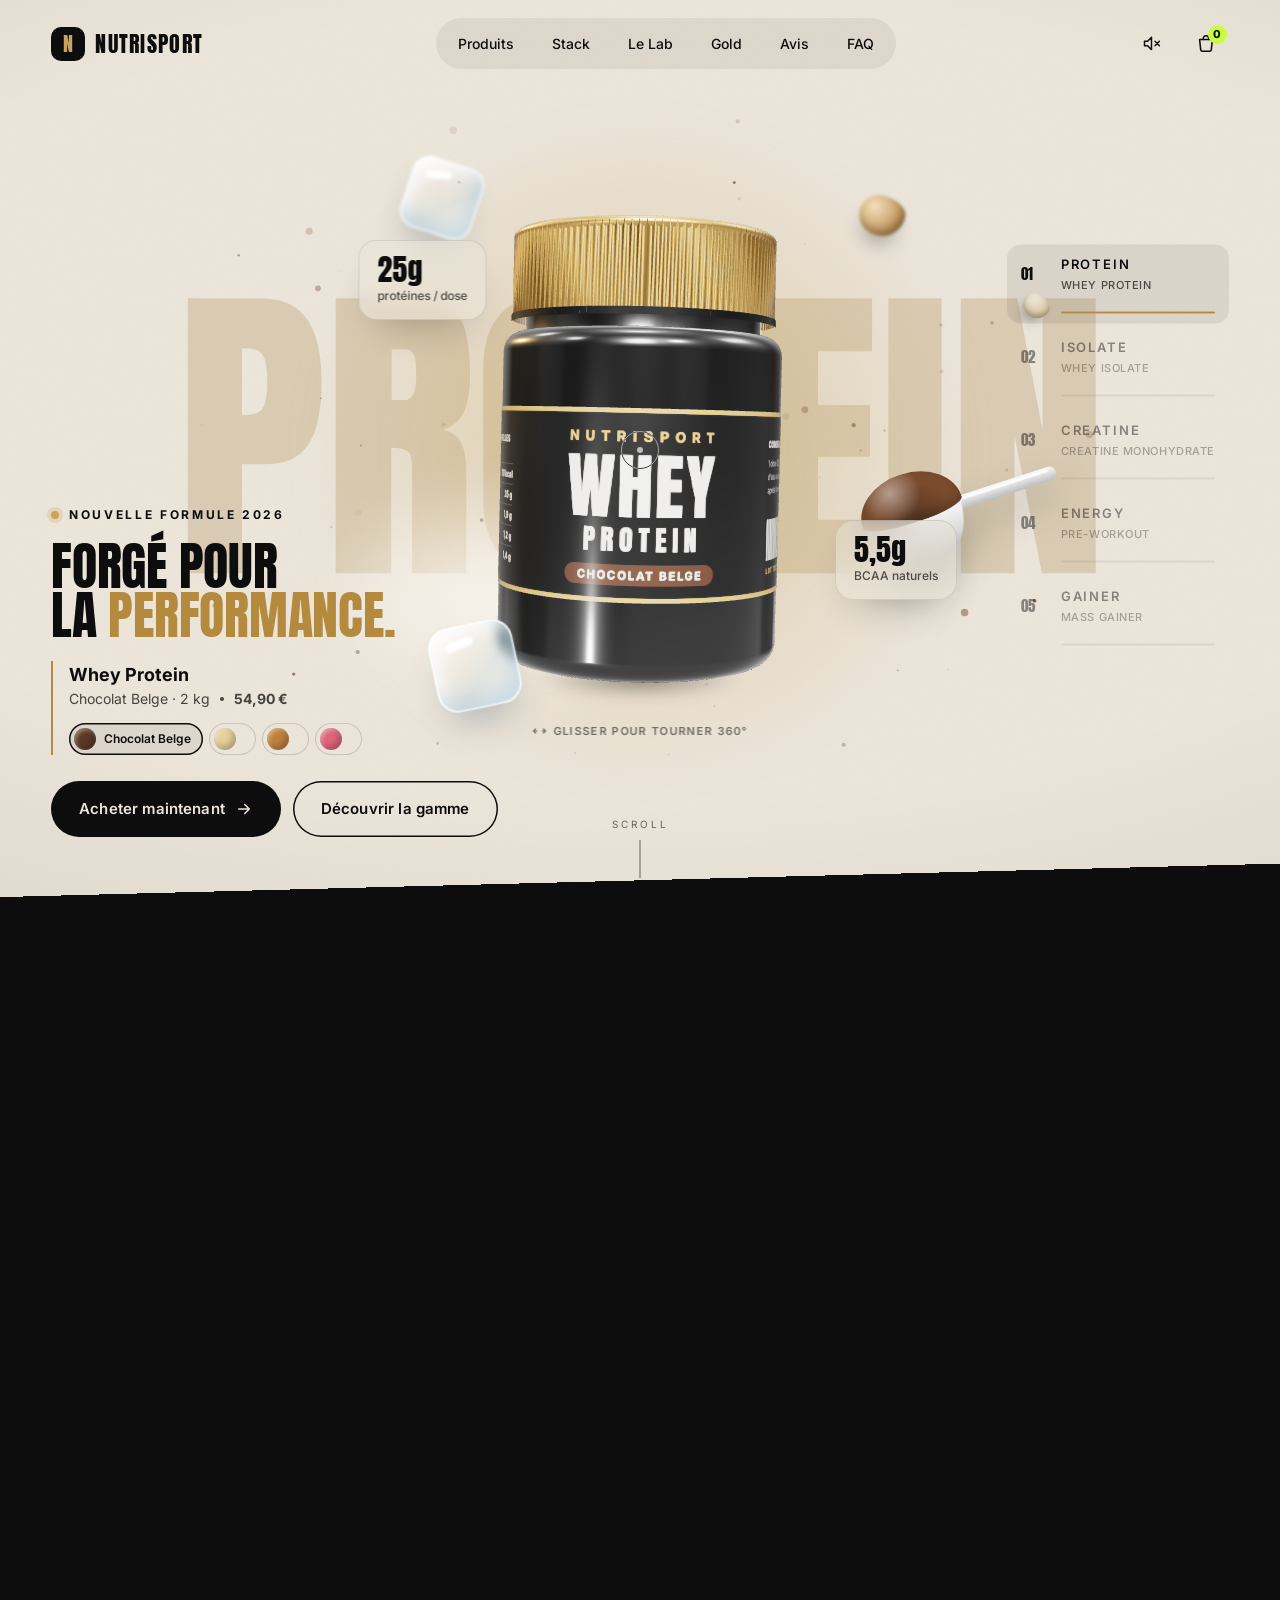
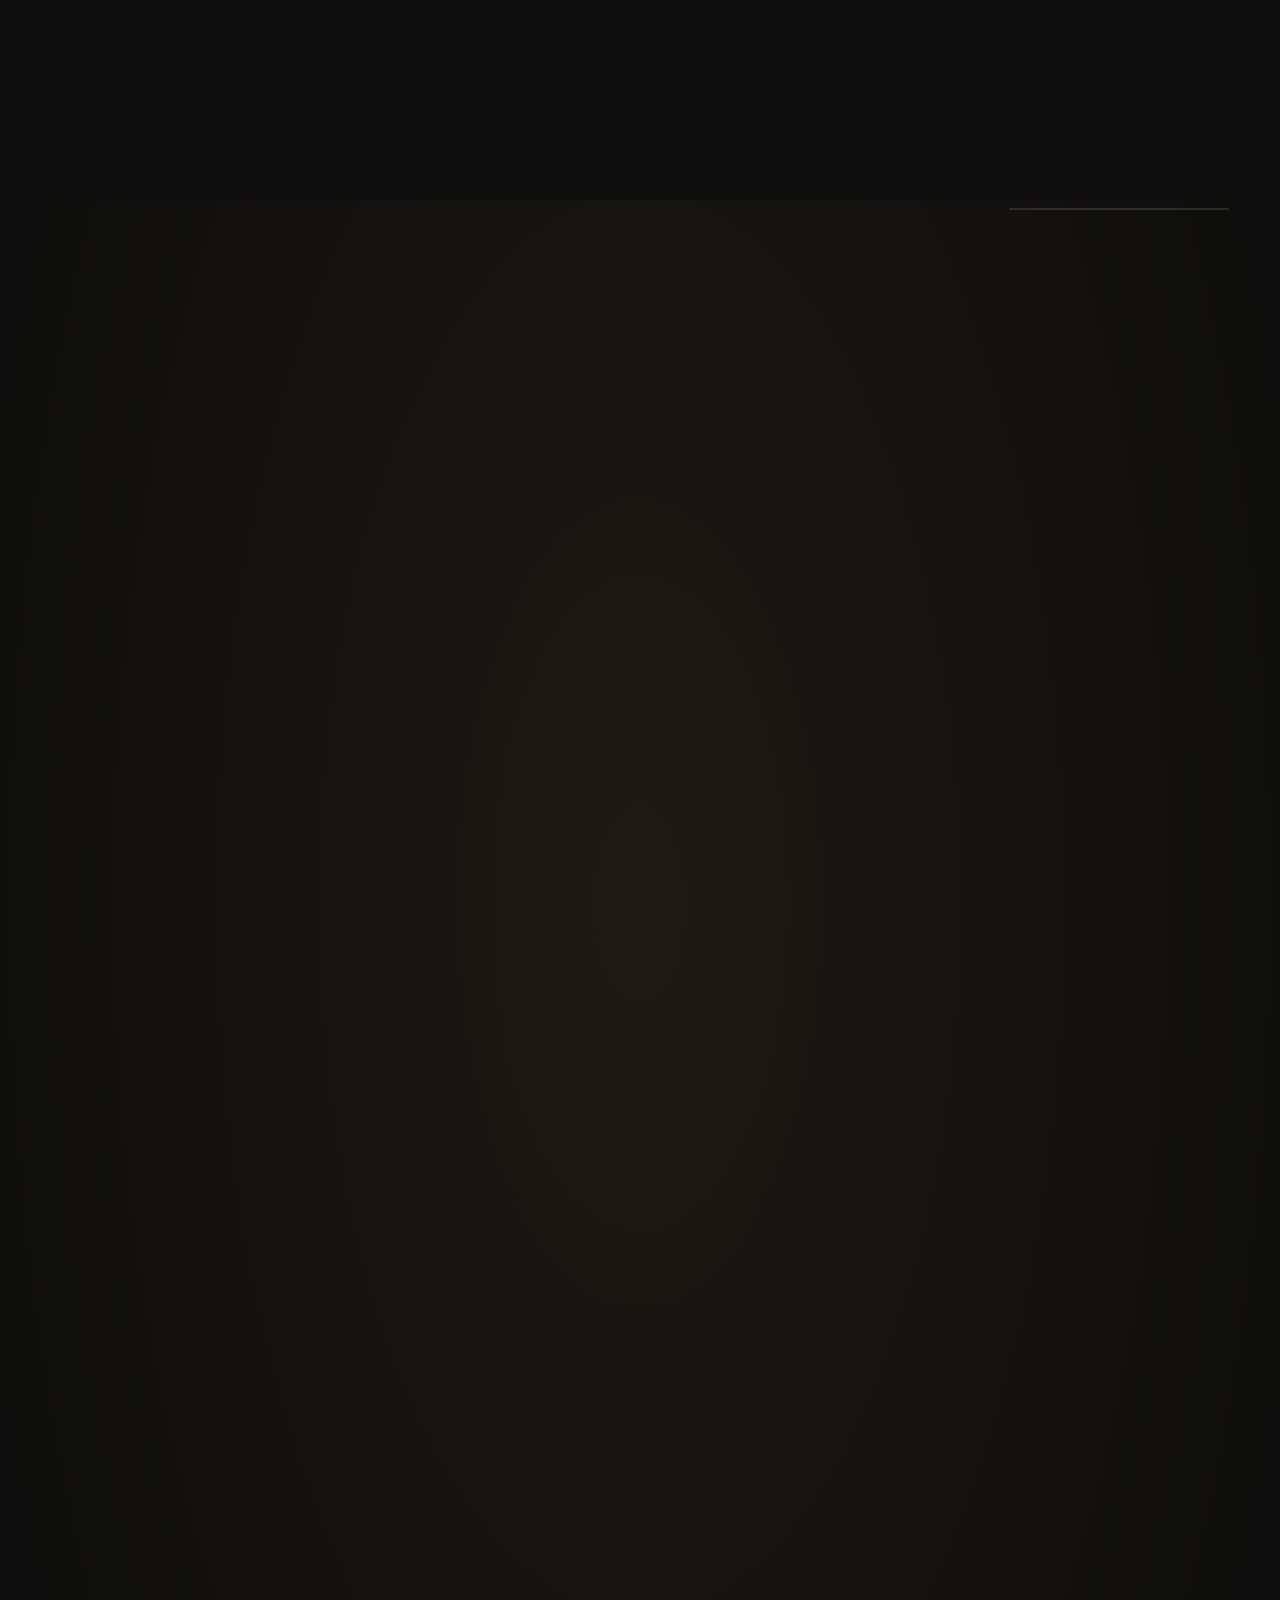
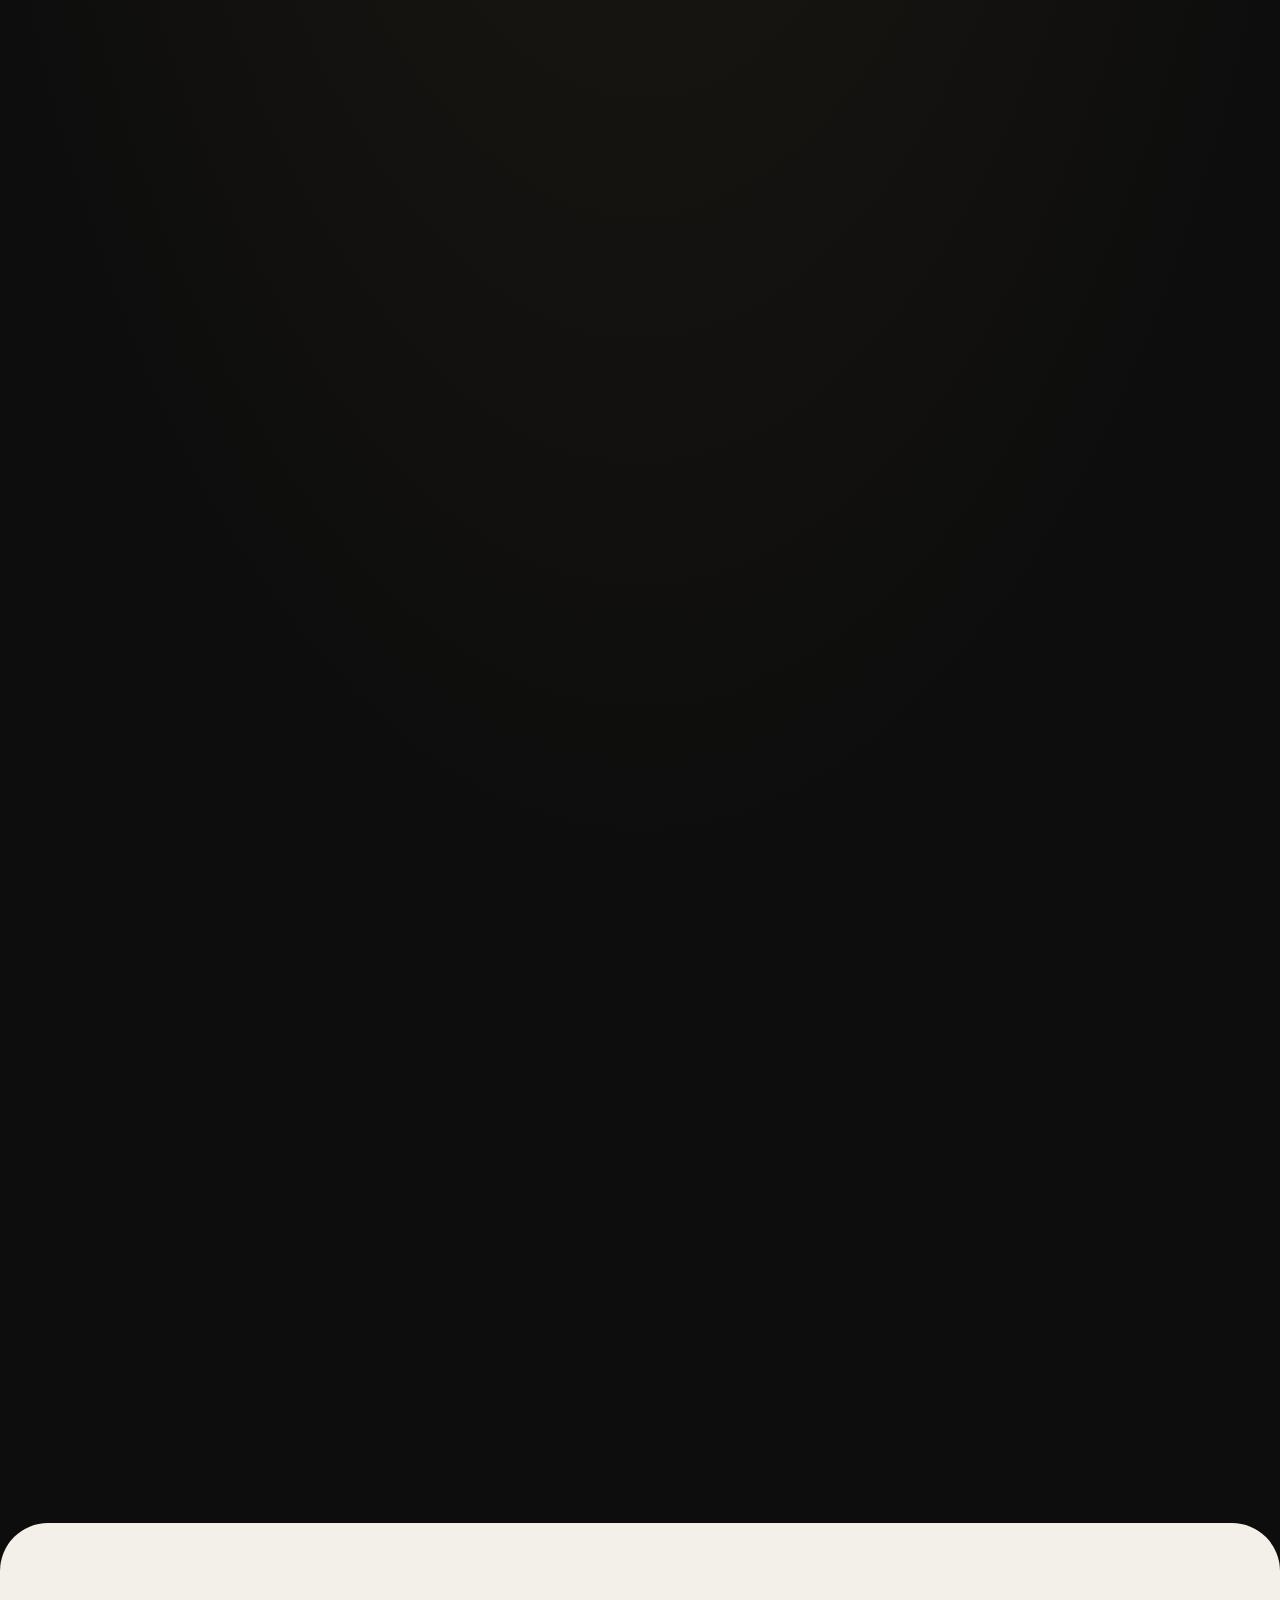
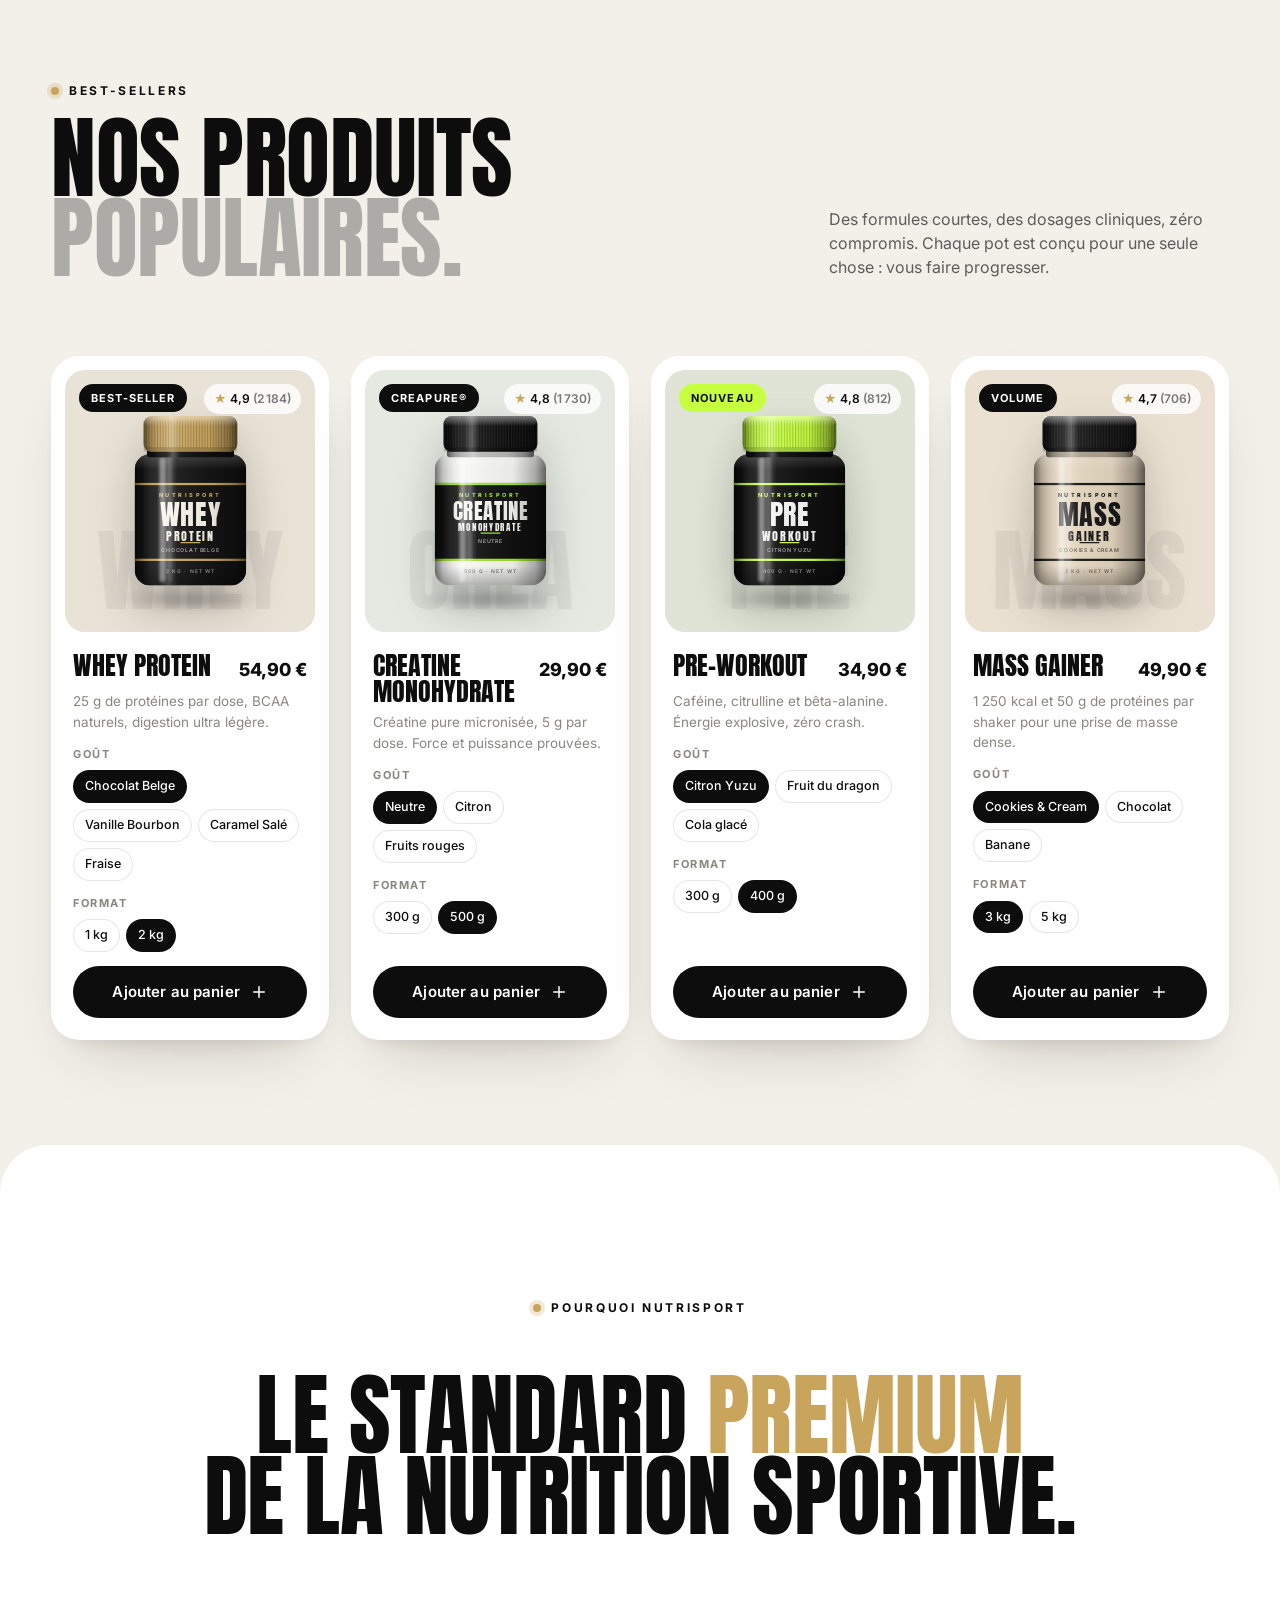
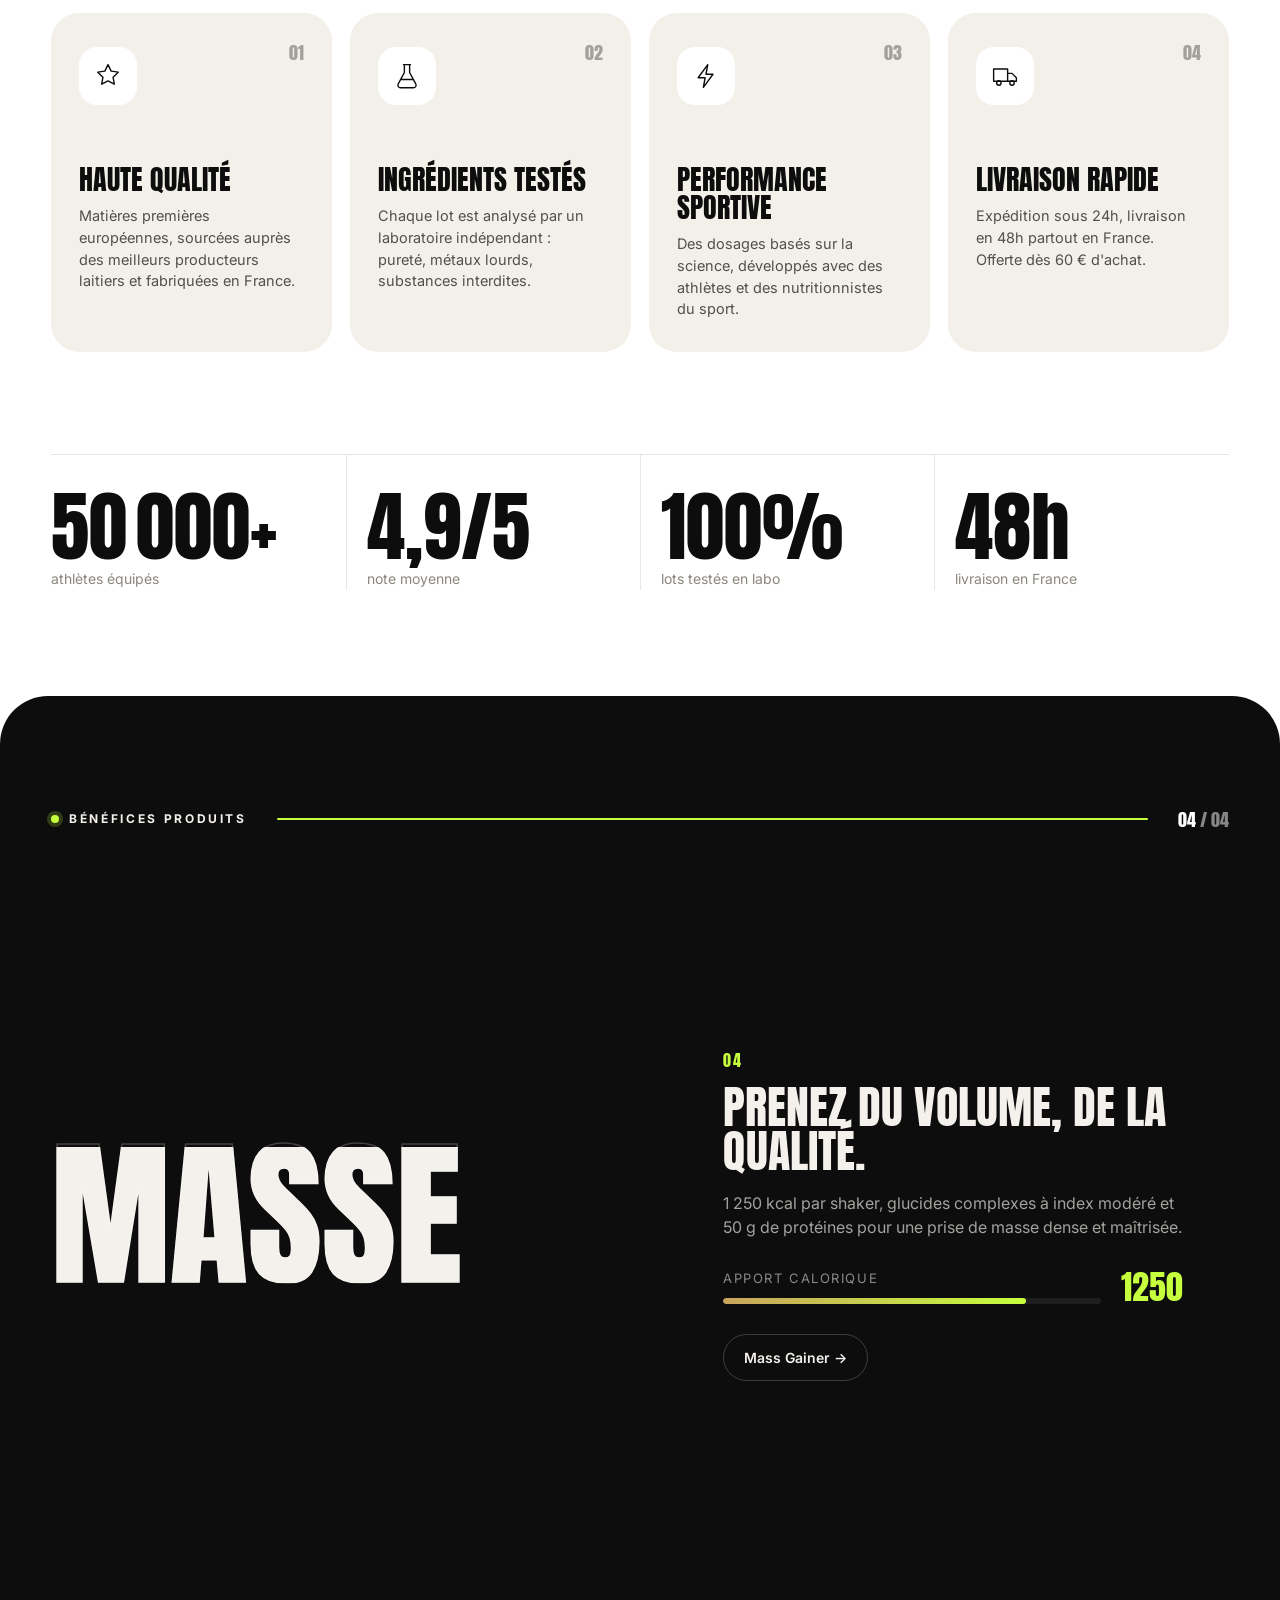
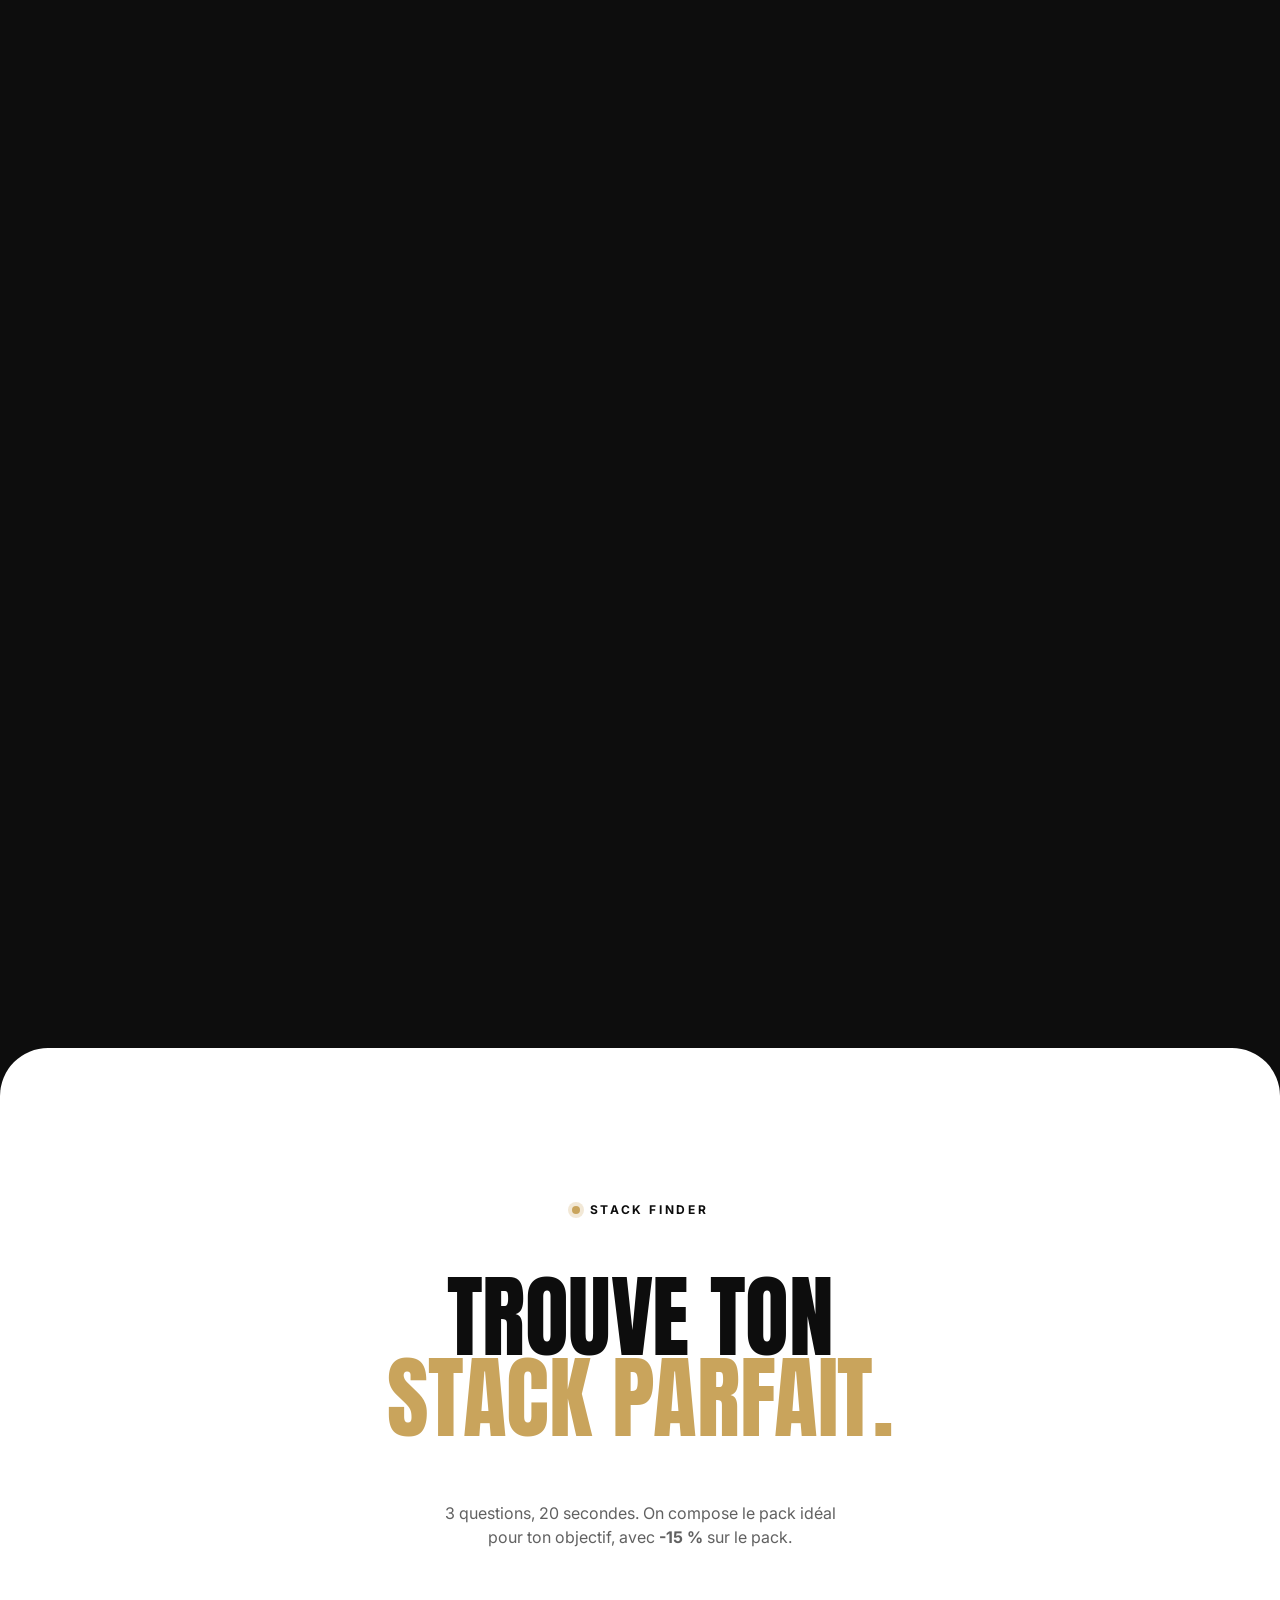
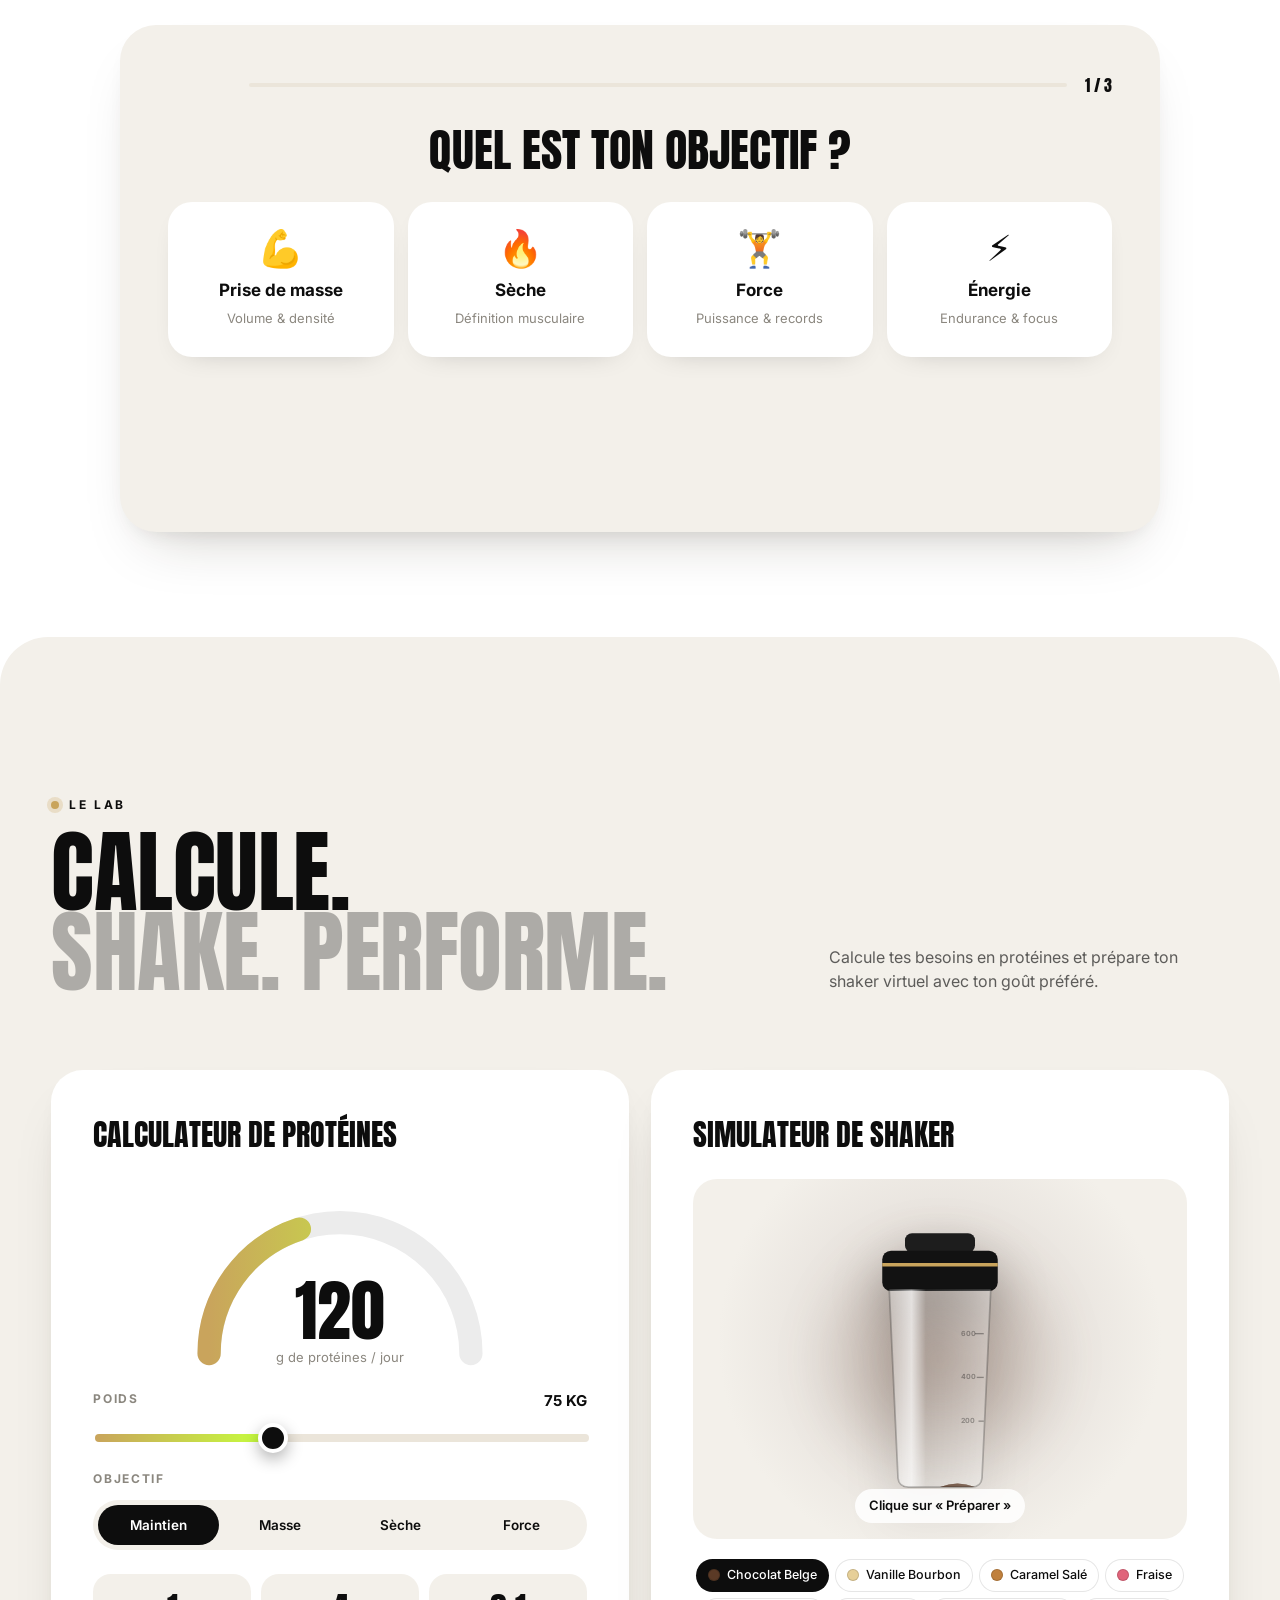
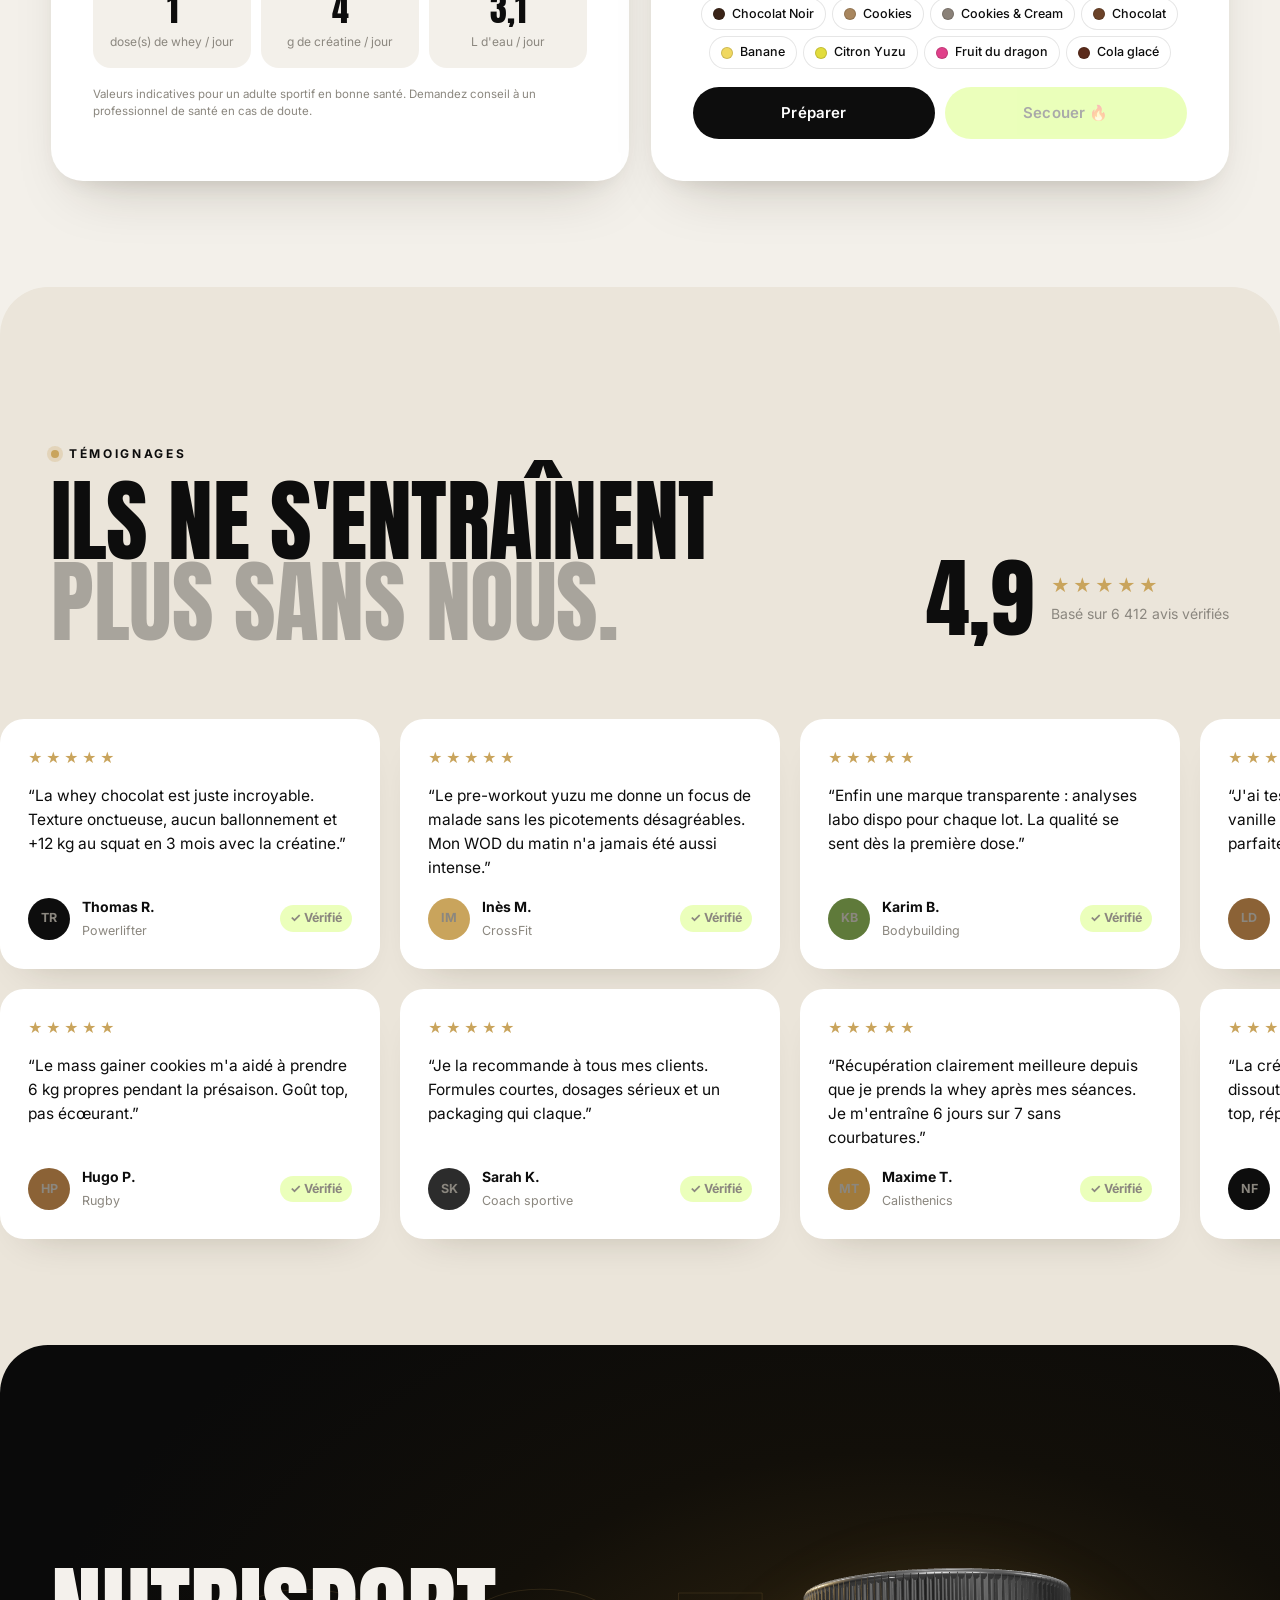
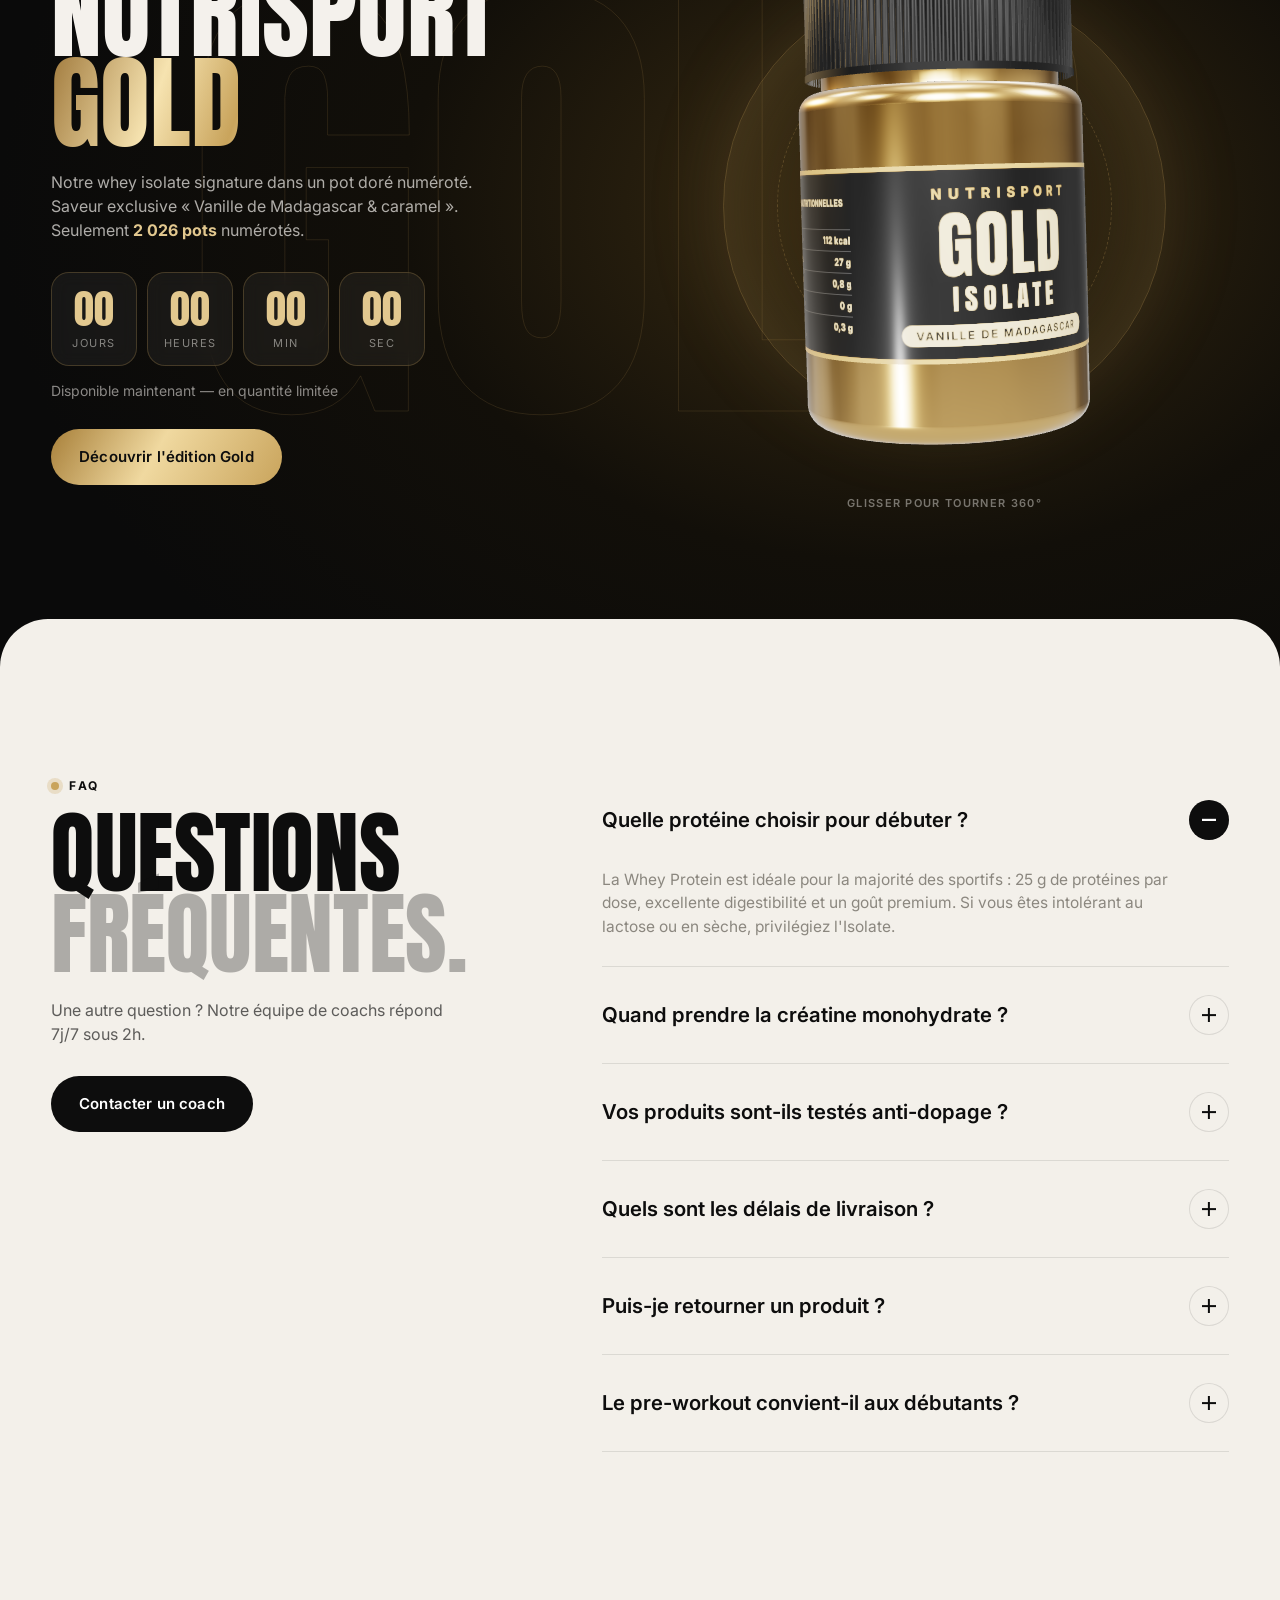
==== commit 68c1cf3b: "Add wow layer: real-time 3D jars, scroll story, stack quiz, lab tools, Gold drop - Three.js (vendore" ====
--- a/index.html
+++ b/index.html
@@ -11,14 +11,34 @@
   <link rel="preconnect" href="https://fonts.gstatic.com" crossorigin />
   <link href="https://fonts.googleapis.com/css2?family=Anton&family=Inter:wght@300;400;500;600;700;800&display=swap" rel="stylesheet" />
   <link rel="stylesheet" href="assets/css/styles.css" />
+  <script type="importmap">{ "imports": { "three": "./assets/vendor/three/three.module.min.js" } }</script>
 </head>
 <body class="is-loading">
 
   <!-- Preloader -->
   <div class="preloader" aria-hidden="true">
+    <div class="preloader-jar">
+      <svg viewBox="0 0 120 150">
+        <defs>
+          <clipPath id="preJarClip"><rect x="14" y="38" width="92" height="104" rx="16"/></clipPath>
+          <linearGradient id="prePowder" x1="0" y1="0" x2="0" y2="1"><stop offset="0" stop-color="#e2c88f"/><stop offset="1" stop-color="#9a7234"/></linearGradient>
+        </defs>
+        <g clip-path="url(#preJarClip)">
+          <g class="preloader-fill"><path d="M0 0 Q15 -6 30 0 T60 0 T90 0 T120 0 T150 0 T180 0 V160 H0 Z" fill="url(#prePowder)"/></g>
+        </g>
+        <rect x="14" y="38" width="92" height="104" rx="16" fill="none" stroke="#f4f1ec" stroke-width="2.5"/>
+        <rect class="preloader-lid" x="22" y="12" width="76" height="22" rx="6" fill="none" stroke="#c9a45c" stroke-width="2.5"/>
+      </svg>
+      <span class="preloader-pct"><b id="prePct">0</b>%</span>
+    </div>
     <div class="preloader-word"><span>N</span><span>U</span><span>T</span><span>R</span><span>I</span><span>S</span><span>P</span><span>O</span><span>R</span><span>T</span></div>
-    <div class="preloader-bar"><i></i></div>
   </div>
+
+  <!-- Page transition curtain -->
+  <div class="curtain" aria-hidden="true"><span class="curtain-logo">NUTRISPORT</span></div>
+
+  <!-- Powder cursor trail -->
+  <canvas class="trail" id="trail" aria-hidden="true"></canvas>
 
   <!-- Custom cursor (desktop only) -->
   <div class="cursor" aria-hidden="true"><span class="cursor-dot"></span><span class="cursor-ring"></span></div>
@@ -30,12 +50,17 @@
     </a>
     <nav class="nav-links" id="navLinks" aria-label="Navigation principale">
       <a href="#produits">Produits</a>
-      <a href="#marque">La marque</a>
-      <a href="#benefices">Bénéfices</a>
+      <a href="#stack">Stack</a>
+      <a href="#lab">Le Lab</a>
+      <a href="#gold">Gold</a>
       <a href="#avis">Avis</a>
       <a href="#faq">FAQ</a>
     </nav>
     <div class="nav-actions">
+      <button class="icon-btn sound-btn" id="soundBtn" aria-label="Activer le son" aria-pressed="false">
+        <svg viewBox="0 0 24 24" width="21" height="21" fill="none" stroke="currentColor" stroke-width="1.7" stroke-linecap="round" stroke-linejoin="round"><path d="M4 9.5h3.5L12 5v14l-4.5-4.5H4z"/><path class="sound-on" d="M15.5 9a4 4 0 0 1 0 6M18 6.5a7.5 7.5 0 0 1 0 11"/><path class="sound-off" d="m16 9.5 5 5m0-5-5 5"/></svg>
+        <span class="sound-bars" aria-hidden="true"><i></i><i></i><i></i></span>
+      </button>
       <button class="icon-btn" id="cartBtn" aria-label="Ouvrir le panier">
         <svg viewBox="0 0 24 24" width="22" height="22" fill="none" stroke="currentColor" stroke-width="1.7" stroke-linecap="round" stroke-linejoin="round"><path d="M5 7h14l-1.2 11.2a2 2 0 0 1-2 1.8H8.2a2 2 0 0 1-2-1.8L5 7Z"/><path d="M9 7V6a3 3 0 0 1 6 0v1"/></svg>
         <span class="cart-count" id="cartCount">0</span>
@@ -69,6 +94,8 @@
 
         <div class="hero-product" id="heroProduct">
           <div class="hero-jars" id="heroJars"><!-- jars injected by JS --></div>
+          <div class="jar3d" id="heroJar3d" aria-hidden="true"></div>
+          <span class="drag-hint" aria-hidden="true"><svg viewBox="0 0 24 24" width="16" height="16" fill="none" stroke="currentColor" stroke-width="1.8" stroke-linecap="round"><path d="M8 12H3m0 0 3-3m-3 3 3 3M16 12h5m0 0-3-3m3 3-3 3"/></svg> Glisser pour tourner 360°</span>
           <div class="hero-shadow" aria-hidden="true"></div>
         </div>
 
@@ -94,6 +121,7 @@
         <div class="hero-product-info reveal-hero">
           <div class="hero-product-name" id="heroName">Whey Protein</div>
           <div class="hero-product-meta"><span id="heroFlavor">Chocolat Belge · 2 kg</span><span class="sep"></span><span class="hero-price" id="heroPrice">54,90 €</span></div>
+          <div class="hero-flavors" id="heroFlavors" role="radiogroup" aria-label="Choisir un goût"></div>
         </div>
         <div class="hero-ctas reveal-hero">
           <button class="btn btn--primary magnetic" id="heroBuy">
@@ -116,6 +144,30 @@
         <span>WHEY PROTEIN</span><b>✦</b><span>ISOLATE</span><b>✦</b><span>CREATINE</span><b>✦</b><span>PRE-WORKOUT</span><b>✦</b><span>MASS GAINER</span><b>✦</b>
       </div>
     </div>
+
+    <!-- STORY (scroll-driven) -->
+    <section class="story" id="formule" data-nav="dark">
+      <div class="story-sticky">
+        <canvas class="story-canvas" id="storyCanvas" aria-hidden="true"></canvas>
+        <div class="story-stage" aria-hidden="true">
+          <div class="story-jar" id="storyJar">
+            <svg class="story-lid" id="storyLid" viewBox="0 0 200 60"><defs><linearGradient id="slg" x1="0" x2="1"><stop offset="0" stop-color="#8a6a2e"/><stop offset=".3" stop-color="#f0d9a0"/><stop offset=".55" stop-color="#c9a45c"/><stop offset="1" stop-color="#6e5222"/></linearGradient><pattern id="slr" width="6" height="10" patternUnits="userSpaceOnUse"><rect width="2.5" height="10" fill="#000" opacity=".2"/></pattern></defs><rect x="4" y="4" width="192" height="52" rx="12" fill="url(#slg)"/><rect x="4" y="10" width="192" height="40" fill="url(#slr)"/></svg>
+            <svg class="story-body" viewBox="0 0 220 250"><defs><linearGradient id="sbg" x1="0" x2="1"><stop offset="0" stop-color="#000"/><stop offset=".25" stop-color="#2a2a2a"/><stop offset=".32" stop-color="#4a4a4a"/><stop offset=".45" stop-color="#1a1a1a"/><stop offset="1" stop-color="#000"/></linearGradient></defs><rect x="6" y="0" width="208" height="16" rx="5" fill="#0a0a0a"/><rect x="0" y="10" width="220" height="240" rx="30" fill="url(#sbg)"/><rect x="0" y="80" width="220" height="3" fill="#c9a45c"/><rect x="0" y="190" width="220" height="3" fill="#c9a45c"/><text x="110" y="112" text-anchor="middle" font-family="Inter,Arial" font-weight="800" font-size="11" letter-spacing="5" fill="#c9a45c">NUTRISPORT</text><text x="110" y="160" text-anchor="middle" font-family="Anton,Impact" font-size="44" fill="#f4efe6">WHEY</text><text x="110" y="182" text-anchor="middle" font-family="Anton,Impact" font-size="17" letter-spacing="4" fill="#f4efe6">PROTEIN</text></svg>
+          </div>
+          <div class="story-shaker" id="storyShaker">
+            <svg viewBox="0 0 160 300"><defs><clipPath id="shClip"><path d="M22 70 L32 286 Q33 296 44 296 H116 Q127 296 128 286 L138 70 Z"/></clipPath><linearGradient id="shGlass" x1="0" x2="1"><stop offset="0" stop-color="#fff" stop-opacity=".22"/><stop offset=".25" stop-color="#fff" stop-opacity=".55"/><stop offset=".4" stop-color="#fff" stop-opacity=".08"/><stop offset="1" stop-color="#fff" stop-opacity=".25"/></linearGradient></defs><rect x="40" y="6" width="80" height="22" rx="8" fill="#1d1d1d"/><rect x="14" y="26" width="132" height="46" rx="10" fill="#151515"/><rect x="14" y="40" width="132" height="4" fill="#c6ff3d"/><g clip-path="url(#shClip)"><rect id="shLiquid" x="0" y="296" width="160" height="240" fill="#6b4228"/></g><path d="M22 70 L32 286 Q33 296 44 296 H116 Q127 296 128 286 L138 70 Z" fill="url(#shGlass)" stroke="rgba(255,255,255,.5)" stroke-width="2"/><text x="80" y="200" text-anchor="middle" font-family="Anton,Impact" font-size="20" letter-spacing="2" fill="rgba(255,255,255,.55)">NUTRISPORT</text></svg>
+          </div>
+        </div>
+        <div class="story-captions">
+          <div class="story-cap is-on"><span>01</span><h3>Ouvrez le pot.</h3><p>Une poudre ultra-fine, micro-filtrée, qui se dissout en 5 secondes.</p></div>
+          <div class="story-cap"><span>02</span><h3>Libérez la puissance.</h3><p>Chaque dose concentre des protéines de lactosérum européennes testées en laboratoire.</p></div>
+          <div class="story-cap"><span>03</span><h3>25 g de protéines.</h3><p>Par dose. Avec 5,5 g de BCAA naturels et zéro sucre ajouté.</p></div>
+          <div class="story-cap"><span>04</span><h3>Shakez. Performez.</h3><p>Un shaker onctueux, prêt en 10 secondes, pour une récupération optimale.</p></div>
+        </div>
+        <div class="story-progress"><i id="storyBar"></i></div>
+        <p class="story-hint">Scrollez pour ouvrir le pot ↓</p>
+      </div>
+    </section>
 
     <!-- 2. PRODUITS -->
     <section class="section products" id="produits">
@@ -176,7 +228,7 @@
     </section>
 
     <!-- 4. BÉNÉFICES (pinned horizontal scroll) -->
-    <section class="benefits" id="benefices">
+    <section class="benefits" id="benefices" data-nav="dark">
       <div class="benefits-sticky">
         <div class="benefits-head">
           <p class="eyebrow"><span class="dot"></span> Bénéfices produits</p>
@@ -228,6 +280,117 @@
       </div>
     </section>
 
+    <!-- STACK FINDER -->
+    <section class="section quiz" id="stack">
+      <div class="container">
+        <div class="section-head section-head--center">
+          <p class="eyebrow reveal"><span class="dot"></span> Stack finder</p>
+          <h2 class="section-title reveal">Trouve ton<br /><span class="gold">stack parfait.</span></h2>
+          <p class="section-lead reveal">3 questions, 20 secondes. On compose le pack idéal pour ton objectif, avec <b>-15 %</b> sur le pack.</p>
+        </div>
+        <div class="quiz-card reveal" id="quiz">
+          <div class="quiz-top">
+            <button class="quiz-back" id="quizBack" aria-label="Question précédente">← Retour</button>
+            <div class="quiz-progress"><i id="quizBar"></i></div>
+            <span class="quiz-count" id="quizCount">1 / 3</span>
+          </div>
+          <div class="quiz-viewport">
+            <div class="quiz-step is-active" data-step="0">
+              <h3>Quel est ton objectif&nbsp;?</h3>
+              <div class="quiz-options quiz-options--4">
+                <button class="quiz-opt" data-name="goal" data-value="masse"><span class="quiz-ico">💪</span><b>Prise de masse</b><small>Volume &amp; densité</small></button>
+                <button class="quiz-opt" data-name="goal" data-value="seche"><span class="quiz-ico">🔥</span><b>Sèche</b><small>Définition musculaire</small></button>
+                <button class="quiz-opt" data-name="goal" data-value="force"><span class="quiz-ico">🏋️</span><b>Force</b><small>Puissance &amp; records</small></button>
+                <button class="quiz-opt" data-name="goal" data-value="energie"><span class="quiz-ico">⚡</span><b>Énergie</b><small>Endurance &amp; focus</small></button>
+              </div>
+            </div>
+            <div class="quiz-step" data-step="1">
+              <h3>Combien de séances par semaine&nbsp;?</h3>
+              <div class="quiz-options quiz-options--3">
+                <button class="quiz-opt" data-name="freq" data-value="1"><span class="quiz-big">1–2</span><small>Je débute</small></button>
+                <button class="quiz-opt" data-name="freq" data-value="2"><span class="quiz-big">3–4</span><small>Régulier</small></button>
+                <button class="quiz-opt" data-name="freq" data-value="3"><span class="quiz-big">5+</span><small>Intensif</small></button>
+              </div>
+            </div>
+            <div class="quiz-step" data-step="2">
+              <h3>Quel est ton poids&nbsp;?</h3>
+              <div class="quiz-weight">
+                <output class="quiz-weight-val" id="quizWeightVal">75<small>kg</small></output>
+                <input type="range" id="quizWeight" min="45" max="130" value="75" aria-label="Poids en kilogrammes" />
+                <div class="quiz-weight-scale"><span>45 kg</span><span>130 kg</span></div>
+              </div>
+              <button class="btn btn--dark quiz-reveal-btn magnetic" id="quizReveal"><span>Révéler mon stack</span><svg viewBox="0 0 24 24" width="18" height="18" fill="none" stroke="currentColor" stroke-width="2" stroke-linecap="round"><path d="M5 12h14M13 6l6 6-6 6"/></svg></button>
+            </div>
+            <div class="quiz-step quiz-result" data-step="3" id="quizResult"></div>
+          </div>
+        </div>
+      </div>
+    </section>
+
+    <!-- LE LAB -->
+    <section class="section lab" id="lab">
+      <div class="container">
+        <div class="section-head">
+          <div>
+            <p class="eyebrow reveal"><span class="dot"></span> Le Lab</p>
+            <h2 class="section-title reveal">Calcule.<br /><span class="muted">Shake. Performe.</span></h2>
+          </div>
+          <p class="section-lead reveal">Calcule tes besoins en protéines et prépare ton shaker virtuel avec ton goût préféré.</p>
+        </div>
+        <div class="lab-grid">
+          <article class="lab-card calc reveal" id="calc">
+            <h3>Calculateur de protéines</h3>
+            <div class="calc-gauge">
+              <svg viewBox="0 0 220 130"><defs><linearGradient id="gaugeG" x1="0" x2="1"><stop offset="0" stop-color="#c9a45c"/><stop offset="1" stop-color="#c6ff3d"/></linearGradient></defs><path d="M20 120 A90 90 0 0 1 200 120" fill="none" stroke="rgba(13,13,13,.08)" stroke-width="16" stroke-linecap="round"/><path id="gaugeArc" d="M20 120 A90 90 0 0 1 200 120" fill="none" stroke="url(#gaugeG)" stroke-width="16" stroke-linecap="round" pathLength="100" stroke-dasharray="100" stroke-dashoffset="100"/></svg>
+              <div class="calc-value"><b id="calcProtein">0</b><span>g de protéines / jour</span></div>
+            </div>
+            <label class="calc-label" for="calcWeight">Poids <output id="calcWeightVal">75 kg</output></label>
+            <input type="range" id="calcWeight" min="40" max="140" value="75" />
+            <span class="calc-label">Objectif</span>
+            <div class="seg" id="calcGoal" role="radiogroup">
+              <button data-f="1.6" class="is-active">Maintien</button><button data-f="2">Masse</button><button data-f="2.2">Sèche</button><button data-f="1.8">Force</button>
+            </div>
+            <div class="calc-results">
+              <div><b id="calcDoses">0</b><span>dose(s) de whey / jour</span></div>
+              <div><b id="calcCrea">0</b><span>g de créatine / jour</span></div>
+              <div><b id="calcWater">0</b><span>L d'eau / jour</span></div>
+            </div>
+            <p class="calc-note">Valeurs indicatives pour un adulte sportif en bonne santé. Demandez conseil à un professionnel de santé en cas de doute.</p>
+          </article>
+          <article class="lab-card shaker-lab reveal" id="shakerLab">
+            <h3>Simulateur de shaker</h3>
+            <div class="shaker-stage">
+              <div class="shaker-glow"></div>
+              <div class="shaker" id="shaker">
+                <svg viewBox="0 0 160 300">
+                  <defs>
+                    <clipPath id="labShClip"><path d="M22 70 L32 286 Q33 296 44 296 H116 Q127 296 128 286 L138 70 Z"/></clipPath>
+                    <linearGradient id="labGlass" x1="0" x2="1"><stop offset="0" stop-color="#fff" stop-opacity=".25"/><stop offset=".22" stop-color="#fff" stop-opacity=".7"/><stop offset=".36" stop-color="#fff" stop-opacity=".1"/><stop offset="1" stop-color="#fff" stop-opacity=".3"/></linearGradient>
+                  </defs>
+                  <g class="shaker-cap"><rect x="40" y="6" width="80" height="22" rx="8" fill="#1d1d1d"/><rect x="14" y="26" width="132" height="46" rx="10" fill="#121212"/><rect x="14" y="40" width="132" height="4" fill="#c9a45c"/></g>
+                  <g clip-path="url(#labShClip)">
+                    <g class="shaker-liquid" id="labLiquid">
+                      <path class="wave wave--back" d="M0 0 Q20 -8 40 0 T80 0 T120 0 T160 0 T200 0 T240 0 T280 0 T320 0 V260 H0 Z"/>
+                      <path class="wave wave--front" d="M0 0 Q20 -8 40 0 T80 0 T120 0 T160 0 T200 0 T240 0 T280 0 T320 0 V260 H0 Z"/>
+                    </g>
+                    <g class="shaker-foam" id="labFoam"></g>
+                  </g>
+                  <path d="M22 70 L32 286 Q33 296 44 296 H116 Q127 296 128 286 L138 70 Z" fill="url(#labGlass)" stroke="rgba(13,13,13,.25)" stroke-width="2"/>
+                  <g fill="rgba(13,13,13,.35)" font-family="Inter,Arial" font-size="8" font-weight="700"><rect x="120" y="120" width="10" height="1.5"/><text x="104" y="123">600</text><rect x="122" y="170" width="8" height="1.5"/><text x="104" y="173">400</text><rect x="124" y="220" width="6" height="1.5"/><text x="104" y="223">200</text></g>
+                </svg>
+              </div>
+              <span class="shaker-status" id="shakerStatus">Choisis ton goût</span>
+            </div>
+            <div class="chips shaker-flavors" id="shakerFlavors"></div>
+            <div class="shaker-actions">
+              <button class="btn btn--dark" id="shakerFill"><span>Préparer</span></button>
+              <button class="btn btn--neon" id="shakerShake" disabled><span>Secouer 🔥</span></button>
+            </div>
+          </article>
+        </div>
+      </div>
+    </section>
+
     <!-- 5. TÉMOIGNAGES -->
     <section class="section reviews" id="avis">
       <div class="container">
@@ -246,6 +409,31 @@
         </div>
       </div>
       <div class="reviews-rows" id="reviewsRows"><!-- injected --></div>
+    </section>
+
+    <!-- GOLD LIMITED EDITION -->
+    <section class="gold-edition" id="gold" data-nav="dark">
+      <div class="gold-bg" aria-hidden="true"><span>GOLD</span></div>
+      <div class="container gold-layout">
+        <div class="gold-content">
+          <p class="eyebrow reveal"><span class="dot"></span> Édition limitée</p>
+          <h2 class="gold-title reveal">NUTRISPORT<br /><em>GOLD</em></h2>
+          <p class="gold-lead reveal">Notre whey isolate signature dans un pot doré numéroté. Saveur exclusive « Vanille de Madagascar &amp; caramel ». Seulement <b>2 026 pots</b> numérotés.</p>
+          <div class="countdown reveal" id="countdown" aria-live="off">
+            <div><b data-cd="d">00</b><span>Jours</span></div>
+            <div><b data-cd="h">00</b><span>Heures</span></div>
+            <div><b data-cd="m">00</b><span>Min</span></div>
+            <div><b data-cd="s">00</b><span>Sec</span></div>
+          </div>
+          <p class="gold-date reveal" id="goldDate">Drop le 27 novembre 2026 à 10h</p>
+          <button class="btn btn--gold reveal magnetic" id="goldNotify"><span>Me prévenir du drop</span></button>
+        </div>
+        <div class="gold-visual">
+          <div class="gold-ring" aria-hidden="true"></div>
+          <div class="gold-jar" id="goldJar"><div class="gold-jar-fallback" id="goldJarFallback"></div></div>
+          <span class="drag-hint drag-hint--light" aria-hidden="true">Glisser pour tourner 360°</span>
+        </div>
+      </div>
     </section>
 
     <!-- 6. FAQ -->
@@ -281,7 +469,7 @@
   </main>
 
   <!-- 7. FOOTER -->
-  <footer class="footer">
+  <footer class="footer" data-nav="dark">
     <div class="container">
       <div class="footer-top">
         <div class="footer-brand">
@@ -295,7 +483,7 @@
           </div>
         </div>
         <div class="footer-cols">
-          <div><h4>Boutique</h4><a href="#produits">Whey Protein</a><a href="#produits">Isolate</a><a href="#produits">Créatine</a><a href="#produits">Pre-Workout</a><a href="#produits">Mass Gainer</a></div>
+          <div><h4>Boutique</h4><a href="#stack">Trouve ton stack</a><a href="#produits">Whey Protein</a><a href="#produits">Isolate</a><a href="#produits">Créatine</a><a href="#produits">Pre-Workout</a><a href="#produits">Mass Gainer</a></div>
           <div><h4>Marque</h4><a href="#marque">Notre histoire</a><a href="#marque">Qualité &amp; labo</a><a href="#avis">Athlètes</a><a href="#">Programme ambassadeur</a></div>
           <div><h4>Aide</h4><a href="#faq">FAQ</a><a href="#">Livraison &amp; retours</a><a href="#">Suivi de commande</a><a href="mailto:hello@nutrisport.fr">hello@nutrisport.fr</a></div>
         </div>
@@ -332,5 +520,10 @@
   <div class="toast" id="toast" role="status" aria-live="polite"></div>
 
   <script src="assets/js/main.js"></script>
+  <script src="assets/js/sfx.js"></script>
+  <script src="assets/js/fx.js"></script>
+  <script src="assets/js/story.js"></script>
+  <script src="assets/js/lab.js"></script>
+  <script type="module" src="assets/js/jar3d.js"></script>
 </body>
 </html>
--- a/assets/css/styles.css
+++ b/assets/css/styles.css
@@ -66,14 +66,15 @@
   transition: clip-path 1s var(--ease-out) .1s, visibility 0s 1.2s;
   clip-path: inset(0 0 0 0);
 }
-.preloader-word { display: flex; font-family: var(--font-display); font-size: clamp(42px, 9vw, 120px); letter-spacing: .02em; overflow: hidden; line-height: 1; }
-.preloader-word span { display: inline-block; transform: translateY(110%); animation: preIn .8s var(--ease-out) forwards; }
-.preloader-word span:nth-child(n) { animation-delay: calc(var(--i, 0) * 50ms); }
-.preloader-bar { width: min(260px, 60vw); height: 2px; background: rgba(255,255,255,.12); overflow: hidden; }
-.preloader-bar i { display: block; height: 100%; width: 100%; background: var(--gold); transform-origin: left; transform: scaleX(0); animation: preBar 1.1s var(--ease) .2s forwards; }
+.preloader-word { display: flex; font-family: var(--font-display); font-size: clamp(34px, 6vw, 72px); letter-spacing: .08em; overflow: hidden; line-height: 1; }
+.preloader-word span { display: inline-block; transform: translateY(110%); animation: preIn .8s var(--ease-out) forwards; animation-delay: calc(var(--i, 0) * 50ms + .2s); }
+.preloader-jar { position: relative; width: clamp(110px, 14vw, 150px); }
+.preloader-jar svg { width: 100%; height: auto; overflow: visible; }
+.preloader-lid { animation: preLid 1.6s var(--ease) infinite; transform-origin: 60px 23px; transform-box: view-box; }
+.preloader-pct { position: absolute; left: 0; right: 0; top: 58%; text-align: center; font-family: var(--font-display); font-size: 26px; color: #fff; text-shadow: 0 2px 10px rgba(0,0,0,.45); }
 body.is-loaded .preloader { clip-path: inset(0 0 100% 0); visibility: hidden; }
 @keyframes preIn { to { transform: translateY(0); } }
-@keyframes preBar { to { transform: scaleX(1); } }
+@keyframes preLid { 0%, 100% { transform: translateY(0) rotate(0); } 50% { transform: translateY(-6px) rotate(-4deg); } }
 
 /* --------------------------------------------------------------------------
    Cursor
@@ -106,6 +107,9 @@
   box-shadow: 0 1px 0 var(--line);
 }
 
+.nav.is-dark { background: rgba(13, 13, 13, .7); color: #f4f1ec; box-shadow: 0 1px 0 rgba(255,255,255,.08); }
+.nav.is-dark .logo-mark::after { color: var(--dark); }
+.nav.is-dark .logo-mark { background: var(--gold); }
 .logo { display: inline-flex; align-items: center; gap: 10px; font-family: var(--font-display); font-size: 22px; letter-spacing: .06em; }
 .logo-mark {
   width: 34px; height: 34px; border-radius: 10px; display: grid; place-items: center;
@@ -167,6 +171,8 @@
 .btn--neon { --b-bg: var(--neon); --b-fg: var(--ink); --b-hover: #fff; }
 .btn--block { width: 100%; }
 .cart .btn--primary { --b-bg: var(--ink); --b-fg: #fff; --b-hover: var(--gold); }
+.btn--gold { --b-bg: linear-gradient(120deg, #a8803a, #f0d9a0 45%, #c9a45c); --b-fg: var(--ink); --b-hover: #fff; background: linear-gradient(120deg, #a8803a, #f0d9a0 45%, #c9a45c); }
+.btn:disabled { opacity: .35; pointer-events: none; }
 
 .eyebrow {
   display: inline-flex; align-items: center; gap: 10px; margin: 0 0 18px;
@@ -826,3 +832,287 @@
   *, *::before, *::after { animation-duration: .001ms !important; animation-iteration-count: 1 !important; transition-duration: .001ms !important; transition-delay: 0s !important; }
   .marquee-track, .reviews-row { animation: none; }
 }
+
+
+/* ==========================================================================
+   WOW LAYER — 3D jar, story, quiz, lab, gold, global effects
+   ========================================================================== */
+
+/* Section stacking order (each curtain overlaps the previous one) */
+.story { z-index: 1; }
+.products { z-index: 2; border-radius: 48px 48px 0 0; margin-top: -48px; }
+.why { z-index: 3; }
+.benefits { z-index: 4; }
+.quiz { z-index: 5; }
+.lab { z-index: 6; }
+.reviews { z-index: 7; }
+.gold-edition { z-index: 8; }
+.faq { z-index: 9; }
+.cta, .footer { z-index: 9; }
+.marquee { z-index: 10; }
+
+/* ---------- Curtain transition ---------- */
+.curtain {
+  position: fixed; inset: 0; z-index: 190; pointer-events: none;
+  background: var(--dark); display: grid; place-items: center;
+  transform: translateY(100%);
+}
+.curtain-logo { font-family: var(--font-display); font-size: clamp(40px, 8vw, 110px); letter-spacing: .06em; color: transparent; -webkit-text-stroke: 1px rgba(201,164,92,.7); opacity: 0; transition: opacity .3s; }
+.curtain.is-in { transform: translateY(0); transition: transform .6s cubic-bezier(.76,0,.24,1); pointer-events: auto; }
+.curtain.is-in .curtain-logo { opacity: 1; transition-delay: .25s; }
+.curtain.is-out { transform: translateY(-100%); transition: transform .7s cubic-bezier(.76,0,.24,1); }
+.curtain.is-out .curtain-logo { opacity: 0; transition-delay: 0s; }
+
+/* ---------- Powder trail ---------- */
+.trail { position: fixed; inset: 0; width: 100%; height: 100%; z-index: 95; pointer-events: none; }
+
+/* ---------- Sound toggle ---------- */
+.sound-btn .sound-on { display: none; }
+.sound-btn.is-on .sound-on { display: inline; }
+.sound-btn.is-on .sound-off { display: none; }
+.sound-bars { position: absolute; bottom: 7px; left: 50%; translate: -50% 0; display: flex; gap: 2px; align-items: flex-end; height: 6px; opacity: 0; transition: opacity .3s; }
+.sound-bars i { width: 2px; background: var(--neon); border-radius: 1px; animation: soundBar .9s ease-in-out infinite; }
+.sound-bars i:nth-child(2) { animation-delay: .2s; }
+.sound-bars i:nth-child(3) { animation-delay: .4s; }
+.sound-btn.is-on .sound-bars { opacity: 1; }
+@keyframes soundBar { 0%, 100% { height: 2px; } 50% { height: 6px; } }
+
+/* ---------- Hero flavours ---------- */
+.hero-flavors { display: flex; flex-wrap: wrap; gap: 6px; margin-top: 14px; }
+.flavor-dot {
+  display: inline-flex; align-items: center; gap: 8px; height: 32px; padding: 0 12px 0 5px; border-radius: 999px;
+  font-size: 12px; font-weight: 600; color: var(--hero-ink);
+  box-shadow: inset 0 0 0 1px color-mix(in srgb, var(--hero-ink) 15%, transparent);
+  transition: box-shadow .3s, background .3s, transform .3s var(--ease);
+}
+.flavor-dot i { width: 22px; height: 22px; border-radius: 50%; background: var(--c); box-shadow: inset -3px -3px 6px rgba(0,0,0,.25), inset 2px 2px 4px rgba(255,255,255,.4); transition: transform .4s var(--ease); }
+.flavor-dot span { max-width: 0; overflow: hidden; white-space: nowrap; transition: max-width .5s var(--ease); }
+.flavor-dot:hover i { transform: scale(1.12); }
+.flavor-dot.is-active { box-shadow: inset 0 0 0 1.5px var(--hero-ink); background: color-mix(in srgb, var(--hero-ink) 6%, transparent); }
+.flavor-dot.is-active span, .flavor-dot:hover span { max-width: 160px; }
+
+/* ---------- 3D jar ---------- */
+.jar3d { position: absolute; inset: -14% -30%; z-index: 2; pointer-events: auto; cursor: grab; }
+.jar3d canvas { width: 100% !important; height: 100% !important; display: block; }
+.jar3d.is-dragging { cursor: grabbing; }
+body.has-3d .hero-jars { visibility: hidden; }
+body.has-3d .hero-product:hover .hero-jars { transform: none; }
+body.has-3d .hero-shadow { left: 20%; right: 20%; }
+.drag-hint {
+  position: absolute; left: 50%; bottom: -16%; translate: -50% 0; z-index: 3;
+  display: none; align-items: center; gap: 6px; white-space: nowrap;
+  font-size: 11px; font-weight: 600; letter-spacing: .12em; text-transform: uppercase; opacity: .55;
+  pointer-events: none;
+}
+body.has-3d .hero .drag-hint { display: inline-flex; animation: hintPulse 2.4s ease-in-out infinite; }
+@keyframes hintPulse { 50% { opacity: .25; } }
+
+/* ---------- Story ---------- */
+.story { position: relative; height: 420vh; background: radial-gradient(80% 60% at 50% 40%, #1d1a14 0%, var(--dark) 70%); color: #f4f1ec; }
+.story-sticky { position: sticky; top: 0; height: 100vh; height: 100svh; overflow: hidden; }
+.story-canvas { position: absolute; inset: 0; width: 100%; height: 100%; z-index: 2; pointer-events: none; }
+.story-stage { position: absolute; inset: 0; z-index: 1; }
+.story-jar { position: absolute; left: 50%; top: 42%; width: clamp(150px, 15vw, 220px); transform: translate(-50%, 0); will-change: transform, opacity; }
+.story-body { width: 100%; height: auto; filter: drop-shadow(0 40px 40px rgba(0,0,0,.6)); }
+.story-lid { position: absolute; left: 4%; width: 92%; height: auto; top: -24%; z-index: 2; filter: drop-shadow(0 10px 18px rgba(0,0,0,.5)); will-change: transform; }
+.story-shaker { position: absolute; left: 50%; top: 40%; width: clamp(120px, 11vw, 160px); opacity: 0; transform: translate(-50%, 60px); will-change: transform, opacity; }
+.story-shaker svg { width: 100%; height: auto; overflow: visible; filter: drop-shadow(0 30px 30px rgba(0,0,0,.5)); }
+#shLiquid { transition: fill .6s; }
+.story-captions { position: absolute; z-index: 3; left: var(--gutter); bottom: clamp(40px, 9vh, 90px); width: min(380px, 40vw); height: 170px; }
+.story-cap { position: absolute; inset: 0; opacity: 0; transform: translateY(24px); transition: opacity .6s var(--ease), transform .8s var(--ease-out); }
+.story-cap.is-on { opacity: 1; transform: none; }
+.story-cap span { font-family: var(--font-display); color: var(--gold); letter-spacing: .1em; }
+.story-cap h3 { font-family: var(--font-display); font-weight: 400; text-transform: uppercase; font-size: clamp(36px, 4vw, 62px); line-height: .95; margin: 8px 0 12px; }
+.story-cap p { margin: 0; color: rgba(244,241,236,.65); font-size: 15.5px; }
+.story-progress { position: absolute; z-index: 3; right: var(--gutter); bottom: clamp(40px, 9vh, 90px); width: min(220px, 30vw); height: 2px; background: rgba(255,255,255,.12); border-radius: 2px; overflow: hidden; }
+.story-progress i { display: block; height: 100%; background: linear-gradient(90deg, var(--gold), var(--neon)); transform-origin: left; transform: scaleX(0); }
+.story-hint { position: absolute; z-index: 3; left: 50%; top: 18%; translate: -50% 0; margin: 0; font-size: 12px; letter-spacing: .3em; text-transform: uppercase; color: rgba(244,241,236,.55); animation: hintPulse 2s ease-in-out infinite; white-space: nowrap; }
+
+/* ---------- Quiz ---------- */
+.quiz { background: var(--paper); border-radius: 48px 48px 0 0; margin-top: -48px; }
+.quiz .section-lead { margin-top: 22px; text-align: center; }
+.quiz-card {
+  position: relative; max-width: 1040px; margin: 0 auto; padding: clamp(24px, 4vw, 48px);
+  border-radius: 36px; background: var(--bg); box-shadow: var(--shadow-soft); overflow: hidden;
+}
+.quiz-top { display: flex; align-items: center; gap: 18px; margin-bottom: 30px; }
+.quiz-back { font-size: 14px; font-weight: 600; visibility: hidden; white-space: nowrap; }
+.quiz-progress { flex: 1; height: 4px; border-radius: 4px; background: var(--bg-2); overflow: hidden; }
+.quiz-progress i { display: block; height: 100%; background: linear-gradient(90deg, var(--gold), var(--neon)); transform-origin: left; transform: scaleX(0); transition: transform .7s var(--ease-out); }
+.quiz-count { font-family: var(--font-display); font-size: 16px; white-space: nowrap; }
+.quiz-viewport { display: grid; }
+.quiz-step { grid-area: 1 / 1; opacity: 0; transform: translateX(60px); pointer-events: none; visibility: hidden; transition: opacity .5s var(--ease), transform .7s var(--ease-out), visibility 0s .5s; }
+.quiz-step.is-before { transform: translateX(-60px); }
+.quiz-step.is-active { opacity: 1; transform: none; pointer-events: auto; visibility: visible; transition-delay: .1s, .1s, 0s; }
+.quiz-step h3 { font-family: var(--font-display); font-weight: 400; text-transform: uppercase; font-size: clamp(30px, 3.6vw, 52px); line-height: 1; margin: 0 0 28px; text-align: center; }
+.quiz-options { display: grid; gap: 14px; }
+.quiz-options--4 { grid-template-columns: repeat(4, 1fr); }
+.quiz-options--3 { grid-template-columns: repeat(3, 1fr); }
+.quiz-opt {
+  display: flex; flex-direction: column; align-items: center; gap: 6px; padding: 28px 16px; border-radius: 24px;
+  background: var(--paper); text-align: center; box-shadow: inset 0 0 0 1.5px transparent, 0 10px 30px -20px rgba(0,0,0,.3);
+  transition: transform .4s var(--ease), box-shadow .3s, background .3s, color .3s;
+}
+.quiz-opt:hover { transform: translateY(-4px); box-shadow: inset 0 0 0 1.5px var(--ink), 0 20px 40px -24px rgba(0,0,0,.4); }
+.quiz-opt.is-selected { background: var(--ink); color: #fff; transform: scale(.97); }
+.quiz-opt.is-selected small { color: rgba(255,255,255,.6); }
+.quiz-ico { font-size: 36px; line-height: 1; margin-bottom: 6px; }
+.quiz-big { font-family: var(--font-display); font-size: 54px; line-height: 1; }
+.quiz-opt b { font-size: 17px; }
+.quiz-opt small { font-size: 13px; color: var(--gray); }
+.quiz-weight { max-width: 520px; margin: 0 auto 30px; text-align: center; }
+.quiz-weight-val { display: block; font-family: var(--font-display); font-size: clamp(80px, 10vw, 130px); line-height: 1; margin-bottom: 18px; }
+.quiz-weight-val small { font-size: .3em; margin-left: 6px; color: var(--gray); }
+.quiz-weight-scale { display: flex; justify-content: space-between; font-size: 12px; color: var(--gray); margin-top: 8px; }
+.quiz-reveal-btn { display: flex; margin: 0 auto; }
+
+input[type="range"] {
+  -webkit-appearance: none; appearance: none; width: 100%; height: 8px; border-radius: 8px; outline: none; cursor: pointer;
+  background: linear-gradient(90deg, var(--gold), var(--neon)) 0 / var(--pct, 50%) 100% no-repeat, var(--bg-2);
+}
+input[type="range"]::-webkit-slider-thumb { -webkit-appearance: none; width: 30px; height: 30px; border-radius: 50%; background: var(--ink); border: 4px solid #fff; box-shadow: 0 6px 16px rgba(0,0,0,.3); transition: transform .2s; }
+input[type="range"]::-webkit-slider-thumb:hover { transform: scale(1.12); }
+input[type="range"]::-moz-range-thumb { width: 24px; height: 24px; border-radius: 50%; background: var(--ink); border: 4px solid #fff; box-shadow: 0 6px 16px rgba(0,0,0,.3); }
+
+.result-head { text-align: center; max-width: 640px; margin: 0 auto 30px; }
+.result-badge { display: inline-block; padding: 7px 14px; border-radius: 999px; background: var(--neon); font-size: 12px; font-weight: 800; letter-spacing: .12em; text-transform: uppercase; }
+.result-head h3 { margin: 14px 0 10px !important; }
+.result-head p { color: var(--gray); margin: 0; }
+.result-head p b { color: var(--ink); }
+.result-items { display: flex; justify-content: center; align-items: center; gap: 14px; flex-wrap: wrap; }
+.result-plus { font-family: var(--font-display); font-size: 34px; color: var(--gold); }
+.result-item {
+  width: 210px; padding: 18px; border-radius: 24px; background: var(--paper); text-align: center;
+  display: flex; flex-direction: column; gap: 3px; box-shadow: 0 20px 40px -30px rgba(0,0,0,.4);
+}
+.quiz-step.is-active .result-item { animation: dropIn .9s var(--ease-out) both; animation-delay: calc(var(--i) * .15s + .2s); }
+@keyframes dropIn { from { opacity: 0; transform: translateY(-60px) rotate(-6deg) scale(.9); } 60% { transform: translateY(8px) rotate(1deg); } }
+.result-jar { height: 150px; border-radius: 18px; background: var(--card-bg); display: grid; place-items: center; margin-bottom: 10px; }
+.result-jar svg { width: 84px; height: auto; filter: drop-shadow(0 14px 14px rgba(0,0,0,.25)); }
+.result-item b { font-family: var(--font-display); font-weight: 400; text-transform: uppercase; font-size: 20px; }
+.result-item span { font-size: 12.5px; color: var(--gray); }
+.result-item em { font-style: normal; font-weight: 700; font-size: 14px; }
+.result-foot { display: flex; justify-content: space-between; align-items: center; gap: 24px; flex-wrap: wrap; margin-top: 34px; padding-top: 26px; border-top: 1px solid var(--line); }
+.result-price { display: flex; align-items: baseline; gap: 12px; flex-wrap: wrap; }
+.result-price s { color: var(--gray); font-size: 18px; }
+.result-price strong { font-family: var(--font-display); font-weight: 400; font-size: 52px; line-height: 1; }
+.result-price span { font-size: 13px; font-weight: 700; color: #3f7d1a; background: rgba(198,255,61,.35); padding: 5px 10px; border-radius: 999px; }
+.result-actions { display: flex; align-items: center; gap: 18px; flex-wrap: wrap; }
+.quiz-restart { font-size: 14px; color: var(--gray); text-decoration: underline; text-underline-offset: 3px; }
+.pack-tag { display: inline-block; margin-left: 4px; padding: 1px 7px; border-radius: 999px; background: rgba(198,255,61,.5); color: #2f5f10; font-size: 10.5px; font-weight: 800; }
+.cart-item-right s { font-size: 12px; color: var(--gray); margin-bottom: -10px; }
+
+/* ---------- Lab ---------- */
+.lab { background: var(--bg); border-radius: 48px 48px 0 0; margin-top: -48px; }
+.lab-grid { display: grid; grid-template-columns: 1fr 1fr; gap: 22px; }
+.lab-card { position: relative; padding: clamp(24px, 3.4vw, 42px); border-radius: 32px; background: var(--paper); box-shadow: var(--shadow-soft); overflow: hidden; }
+.lab-card h3 { font-family: var(--font-display); font-weight: 400; text-transform: uppercase; font-size: 30px; margin: 0 0 22px; }
+.calc-gauge { position: relative; max-width: 320px; margin: 0 auto 18px; }
+.calc-gauge svg { width: 100%; height: auto; overflow: visible; }
+#gaugeArc { transition: stroke-dashoffset 1.2s var(--ease-out); }
+.calc-value { position: absolute; left: 0; right: 0; bottom: 0; text-align: center; }
+.calc-value b { display: block; font-family: var(--font-display); font-weight: 400; font-size: 68px; line-height: 1; }
+.calc-value span { font-size: 13px; color: var(--gray); }
+.calc-label { display: flex; justify-content: space-between; font-size: 12px; font-weight: 700; letter-spacing: .14em; text-transform: uppercase; color: var(--gray); margin: 22px 0 12px; }
+.calc-label output { color: var(--ink); letter-spacing: 0; font-size: 15px; }
+.seg { display: grid; grid-template-columns: repeat(4, 1fr); padding: 5px; border-radius: 999px; background: var(--bg); }
+.seg button { height: 40px; border-radius: 999px; font-size: 13.5px; font-weight: 600; transition: background .3s, color .3s; }
+.seg button.is-active { background: var(--ink); color: #fff; }
+.calc-results { display: grid; grid-template-columns: repeat(3, 1fr); gap: 10px; margin-top: 24px; }
+.calc-results div { padding: 16px 12px; border-radius: 18px; background: var(--bg); text-align: center; }
+.calc-results b { display: block; font-family: var(--font-display); font-weight: 400; font-size: 34px; line-height: 1.1; }
+.calc-results span { font-size: 12px; color: var(--gray); }
+.calc-note { font-size: 11.5px; color: var(--gray); margin: 18px 0 0; }
+
+.shaker-lab { display: flex; flex-direction: column; }
+.shaker-stage { position: relative; flex: 1; min-height: 360px; display: grid; place-items: center; border-radius: 24px; background: radial-gradient(circle at 50% 45%, color-mix(in srgb, var(--flavor, #c9a45c) 22%, #fff) 0%, var(--bg) 70%); margin-bottom: 20px; overflow: hidden; transition: background .8s; }
+.shaker-glow { position: absolute; width: 60%; aspect-ratio: 1; border-radius: 50%; background: radial-gradient(circle, color-mix(in srgb, var(--flavor, #c9a45c) 40%, transparent), transparent 65%); filter: blur(20px); transition: background .8s; }
+.shaker { position: relative; width: 140px; transform-origin: 50% 80%; }
+.shaker svg { width: 100%; height: auto; overflow: visible; filter: drop-shadow(0 24px 24px rgba(0,0,0,.25)); }
+.shaker-liquid { transition: transform 1.2s var(--ease-out); --liq: #cfe3ec; }
+.wave { fill: var(--liq); transition: fill .9s var(--ease); }
+.wave--back { opacity: .55; animation: wave 3.2s linear infinite reverse; }
+.wave--front { animation: wave 2.2s linear infinite; }
+@keyframes wave { from { transform: translateX(0); } to { transform: translateX(-80px); } }
+.shaker-foam-bubbles circle { fill: rgba(255,255,255,.85); opacity: 0; transition: opacity .6s; }
+.shaker.is-ready .shaker-foam-bubbles circle { opacity: 1; }
+.shaker.is-shaking { animation: shake 1.1s cubic-bezier(.36,.07,.19,.97); }
+@keyframes shake {
+  0%, 100% { transform: none; }
+  10%, 50%, 90% { transform: translate(-8px, -14px) rotate(-14deg); }
+  30%, 70% { transform: translate(8px, -22px) rotate(14deg); }
+}
+.shaker-status { position: absolute; left: 50%; bottom: 16px; translate: -50% 0; padding: 7px 14px; border-radius: 999px; background: rgba(255,255,255,.85); backdrop-filter: blur(6px); font-size: 13px; font-weight: 600; white-space: nowrap; }
+.powder-grain { position: absolute; left: 50%; top: -10px; width: var(--s); height: var(--s); border-radius: 50%; background: var(--c); animation: grain 1.1s cubic-bezier(.5,0,.9,.6) forwards; animation-delay: var(--d); opacity: 0; }
+@keyframes grain { 0% { opacity: 1; transform: translate(var(--x), 0); } 100% { opacity: .9; transform: translate(calc(var(--x) * .3), 170px); } }
+.shaker-flavors { justify-content: center; margin-bottom: 18px; }
+.chip--flavor { display: inline-flex; align-items: center; gap: 7px; }
+.chip--flavor i { width: 12px; height: 12px; border-radius: 50%; background: var(--c); box-shadow: inset 0 0 0 1px rgba(0,0,0,.15); }
+.shaker-actions { display: flex; gap: 10px; }
+.shaker-actions .btn { flex: 1; height: 52px; }
+
+/* ---------- Gold ---------- */
+.gold-edition { position: relative; overflow: hidden; padding: clamp(100px, 13vw, 180px) 0; margin-top: -48px; border-radius: 48px 48px 0 0; color: #f4f1ec;
+  background: radial-gradient(70% 70% at 70% 50%, #3a2c12 0%, #120f09 55%, #0a0a0a 100%); }
+.gold-bg { position: absolute; inset: 0; display: grid; place-items: center; pointer-events: none; }
+.gold-bg span { font-family: var(--font-display); font-size: 38vw; line-height: .8; color: transparent; -webkit-text-stroke: 1px rgba(201,164,92,.14); }
+.gold-layout { position: relative; display: grid; grid-template-columns: 1fr 1fr; align-items: center; gap: 40px; }
+.gold-edition .eyebrow .dot { background: var(--gold-2); }
+.gold-title { font-family: var(--font-display); font-weight: 400; font-size: clamp(56px, 8vw, 130px); line-height: .88; margin: 0 0 22px; }
+.gold-title em { font-style: normal; background: linear-gradient(110deg, #9a7234 0%, #f6e3b0 30%, #c9a45c 50%, #fff2cc 65%, #9a7234 100%); background-size: 200% 100%; -webkit-background-clip: text; background-clip: text; color: transparent; animation: shine 4s linear infinite; }
+@keyframes shine { to { background-position: -200% 0; } }
+.gold-lead { color: rgba(244,241,236,.7); max-width: 460px; margin: 0 0 30px; }
+.gold-lead b { color: var(--gold-2); }
+.countdown { display: flex; gap: 10px; margin-bottom: 14px; }
+.countdown div { width: 86px; padding: 16px 0 12px; border-radius: 18px; text-align: center; background: rgba(255,255,255,.05); border: 1px solid rgba(201,164,92,.25); backdrop-filter: blur(8px); }
+.countdown b { display: block; font-family: var(--font-display); font-weight: 400; font-size: 40px; line-height: 1; color: var(--gold-2); }
+.countdown b.flip { animation: flip .5s var(--ease-out); }
+@keyframes flip { from { transform: translateY(-40%); opacity: 0; } }
+.countdown span { font-size: 11px; letter-spacing: .14em; text-transform: uppercase; color: rgba(244,241,236,.5); }
+.gold-date { font-size: 14px; color: rgba(244,241,236,.55); margin: 0 0 28px; }
+.gold-visual { position: relative; height: clamp(420px, 46vw, 640px); display: grid; place-items: center; }
+.gold-ring { position: absolute; width: 78%; aspect-ratio: 1; border-radius: 50%; border: 1px solid rgba(201,164,92,.3); box-shadow: 0 0 120px rgba(201,164,92,.25) inset, 0 0 80px rgba(201,164,92,.15); animation: breathe 6s ease-in-out infinite; }
+.gold-ring::after { content: ""; position: absolute; inset: 12%; border-radius: 50%; border: 1px dashed rgba(201,164,92,.25); animation: spinRing 40s linear infinite; }
+@keyframes spinRing { to { transform: rotate(360deg); } }
+.gold-jar { position: absolute; inset: 0; cursor: grab; }
+.gold-jar canvas { width: 100% !important; height: 100% !important; display: block; }
+.gold-jar-fallback { position: absolute; left: 50%; top: 50%; width: 46%; transform: translate(-50%, -50%); }
+.gold-jar.is-3d .gold-jar-fallback { display: none; }
+.drag-hint--light { display: inline-flex; bottom: -2%; color: rgba(244,241,236,.8); }
+.gold-jar:not(.is-3d) ~ .drag-hint--light { display: none; }
+
+@media (max-width: 1180px) {
+  .quiz-options--4 { grid-template-columns: repeat(2, 1fr); }
+}
+@media (max-width: 900px) {
+  .jar3d { inset: -10% -24%; }
+  .drag-hint { bottom: -12%; }
+  .story { height: 360vh; }
+  .story-jar { top: 38%; width: 38vw; max-width: 180px; }
+  .story-shaker { top: 36%; width: 30vw; max-width: 140px; }
+  .story-captions { left: var(--gutter); right: var(--gutter); width: auto; bottom: 40px; height: 150px; text-align: center; }
+  .story-progress { left: 50%; right: auto; translate: -50% 0; bottom: 24px; }
+  .story-hint { top: 14%; }
+  .lab-grid { grid-template-columns: 1fr; }
+  .gold-layout { grid-template-columns: 1fr; }
+  .gold-visual { order: -1; height: 420px; margin-bottom: 20px; }
+  .drag-hint--light { bottom: 0; }
+  .hero-flavors { margin-top: 12px; }
+}
+@media (max-width: 640px) {
+  .quiz-options--3 { grid-template-columns: 1fr; }
+  .quiz-options--4 { gap: 10px; }
+  .quiz-opt { padding: 20px 10px; }
+  .quiz-big { font-size: 40px; }
+  .quiz-card { border-radius: 26px; }
+  .result-plus { display: none; }
+  .result-item { width: calc(50% - 7px); padding: 12px; }
+  .result-jar { height: 120px; }
+  .result-price strong { font-size: 42px; }
+  .result-actions, .result-actions .btn { width: 100%; }
+  .calc-results b { font-size: 28px; }
+  .countdown div { width: auto; flex: 1; }
+  .countdown b { font-size: 32px; }
+  .quiz, .lab, .gold-edition, .products { border-radius: 32px 32px 0 0; margin-top: -32px; }
+  .shaker-stage { min-height: 320px; }
+}
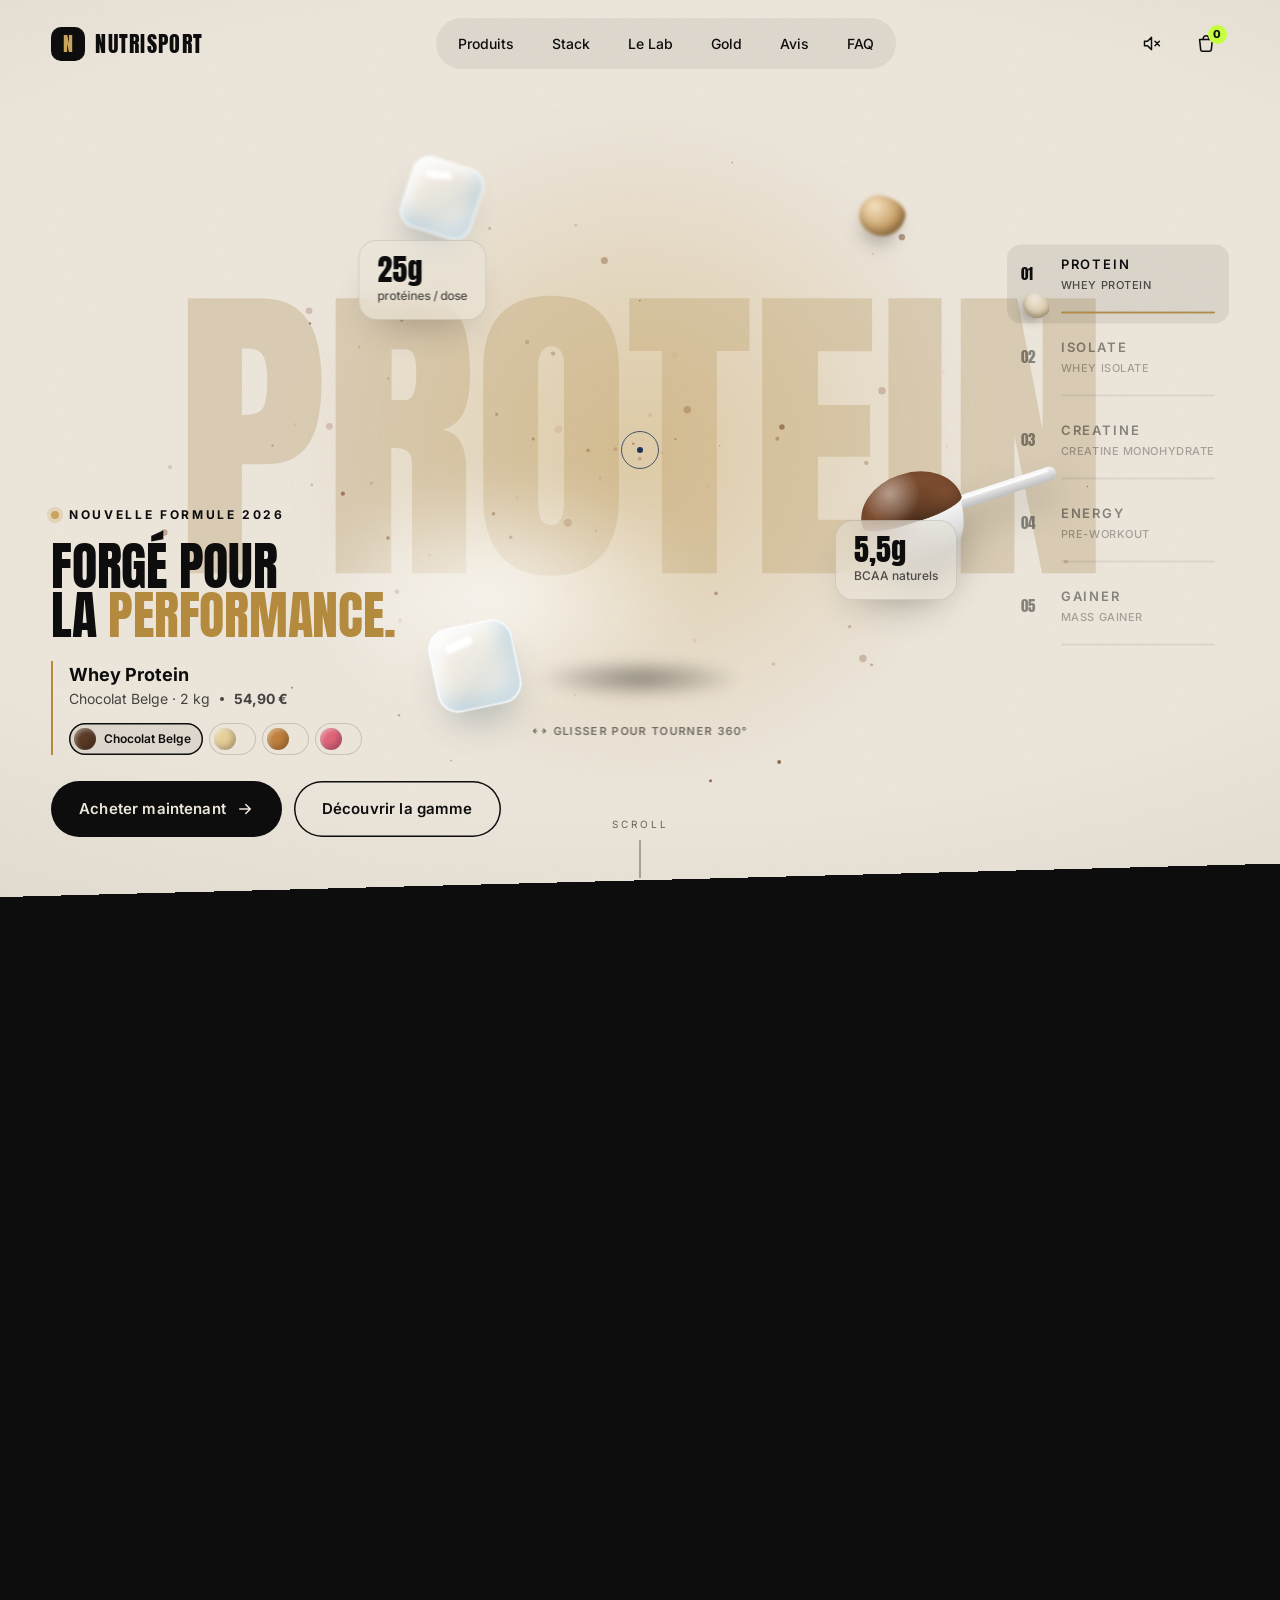
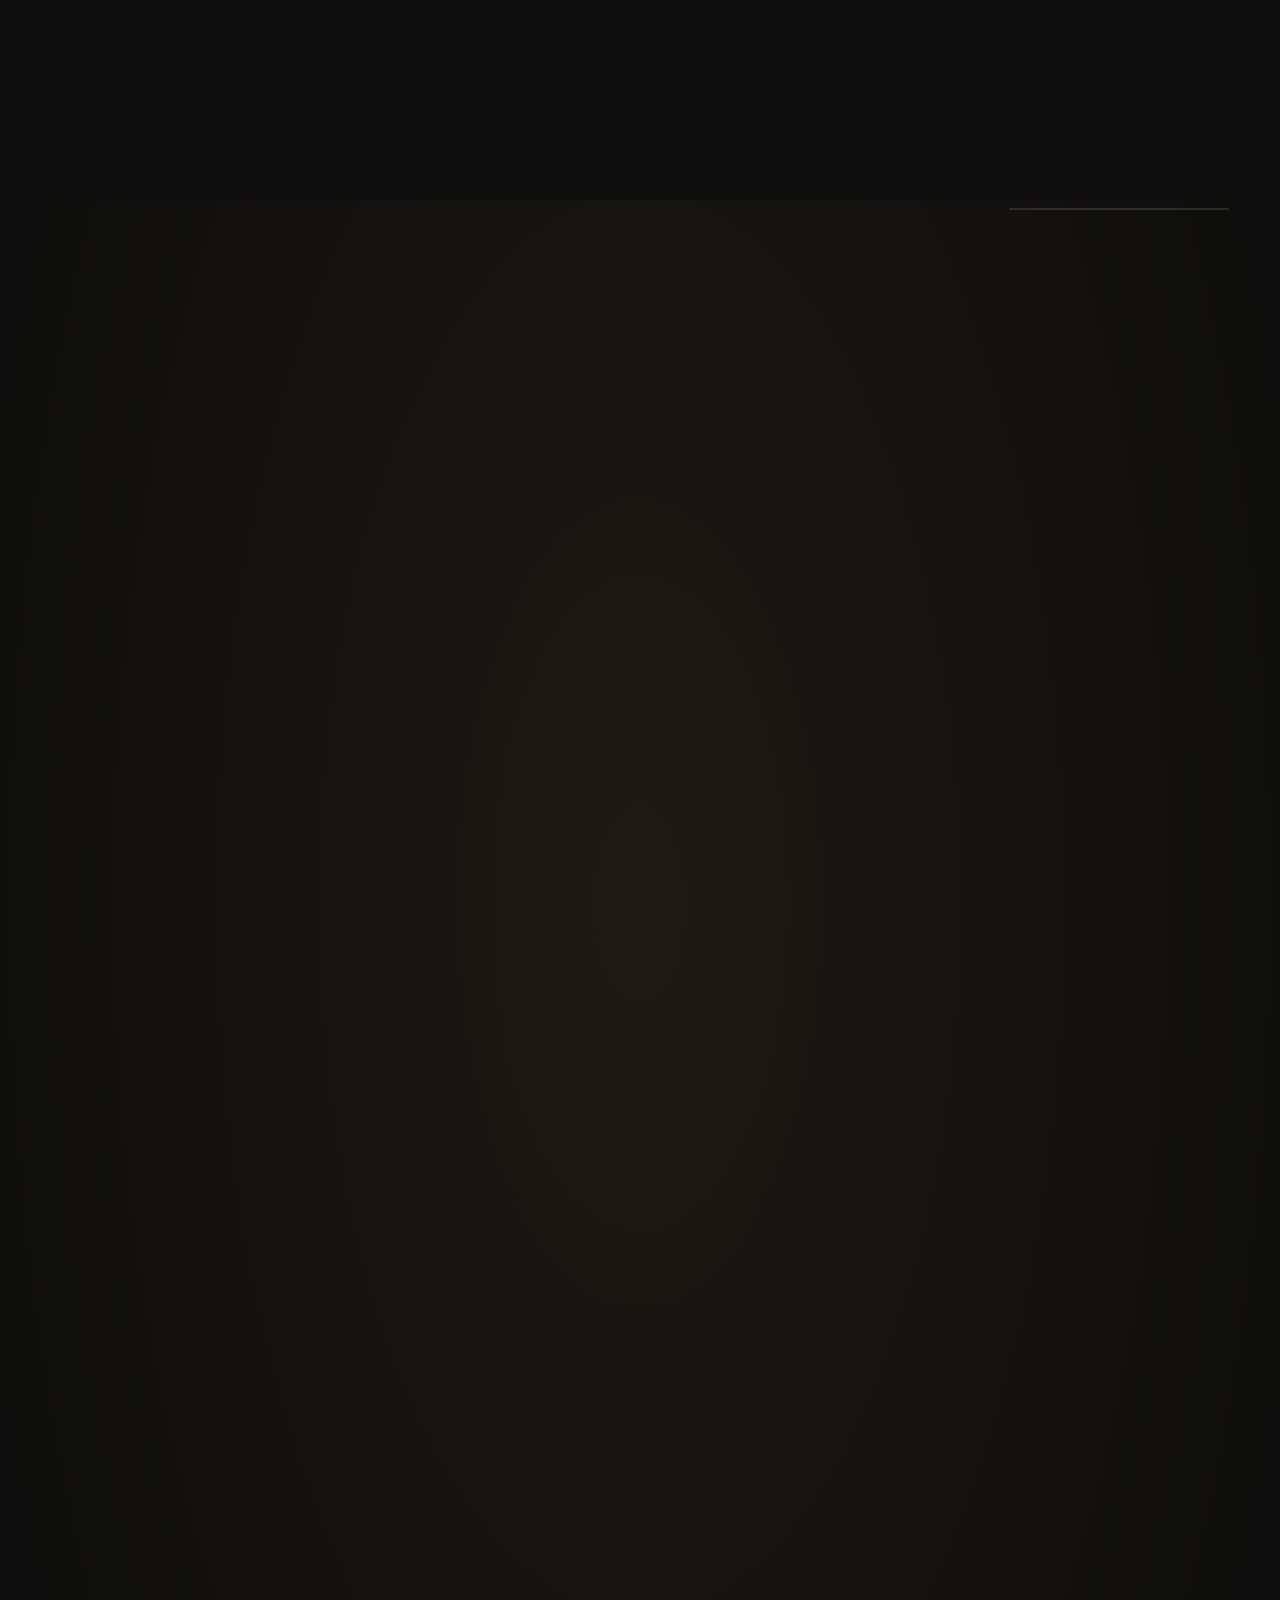
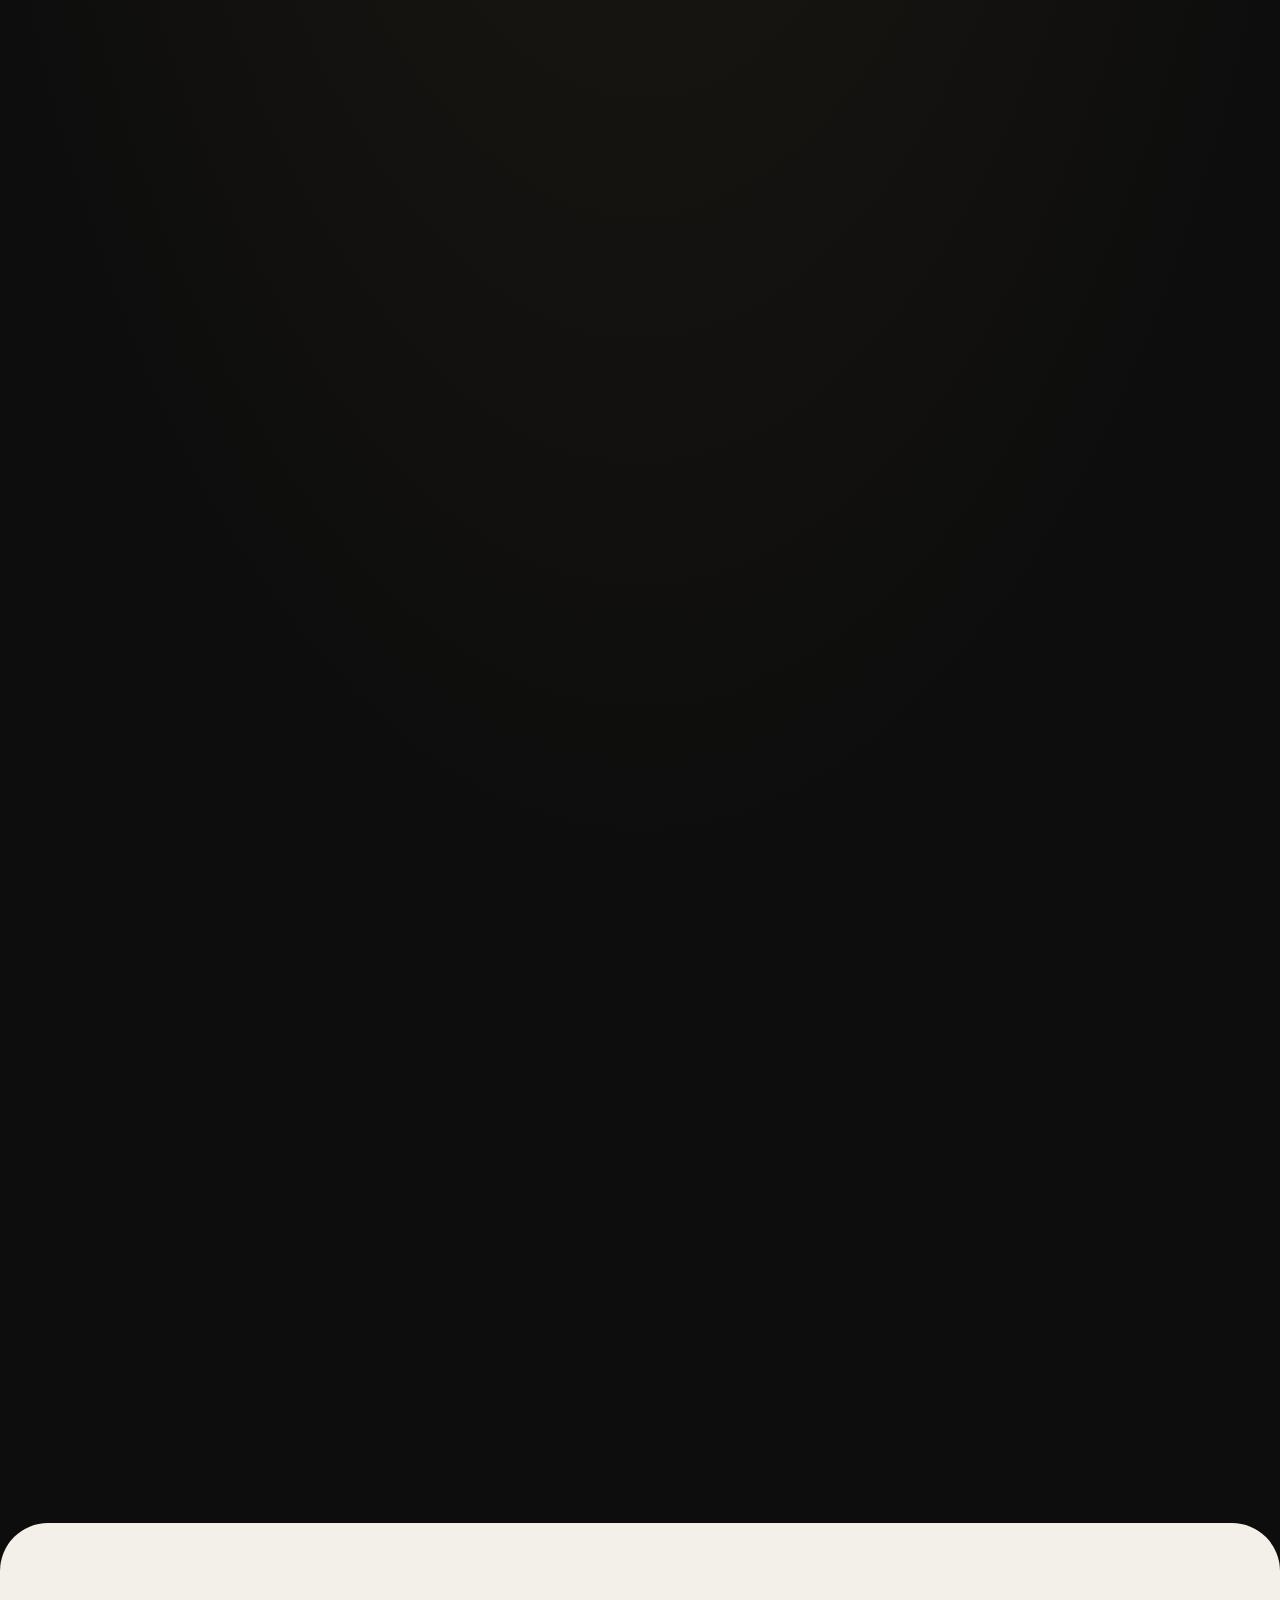
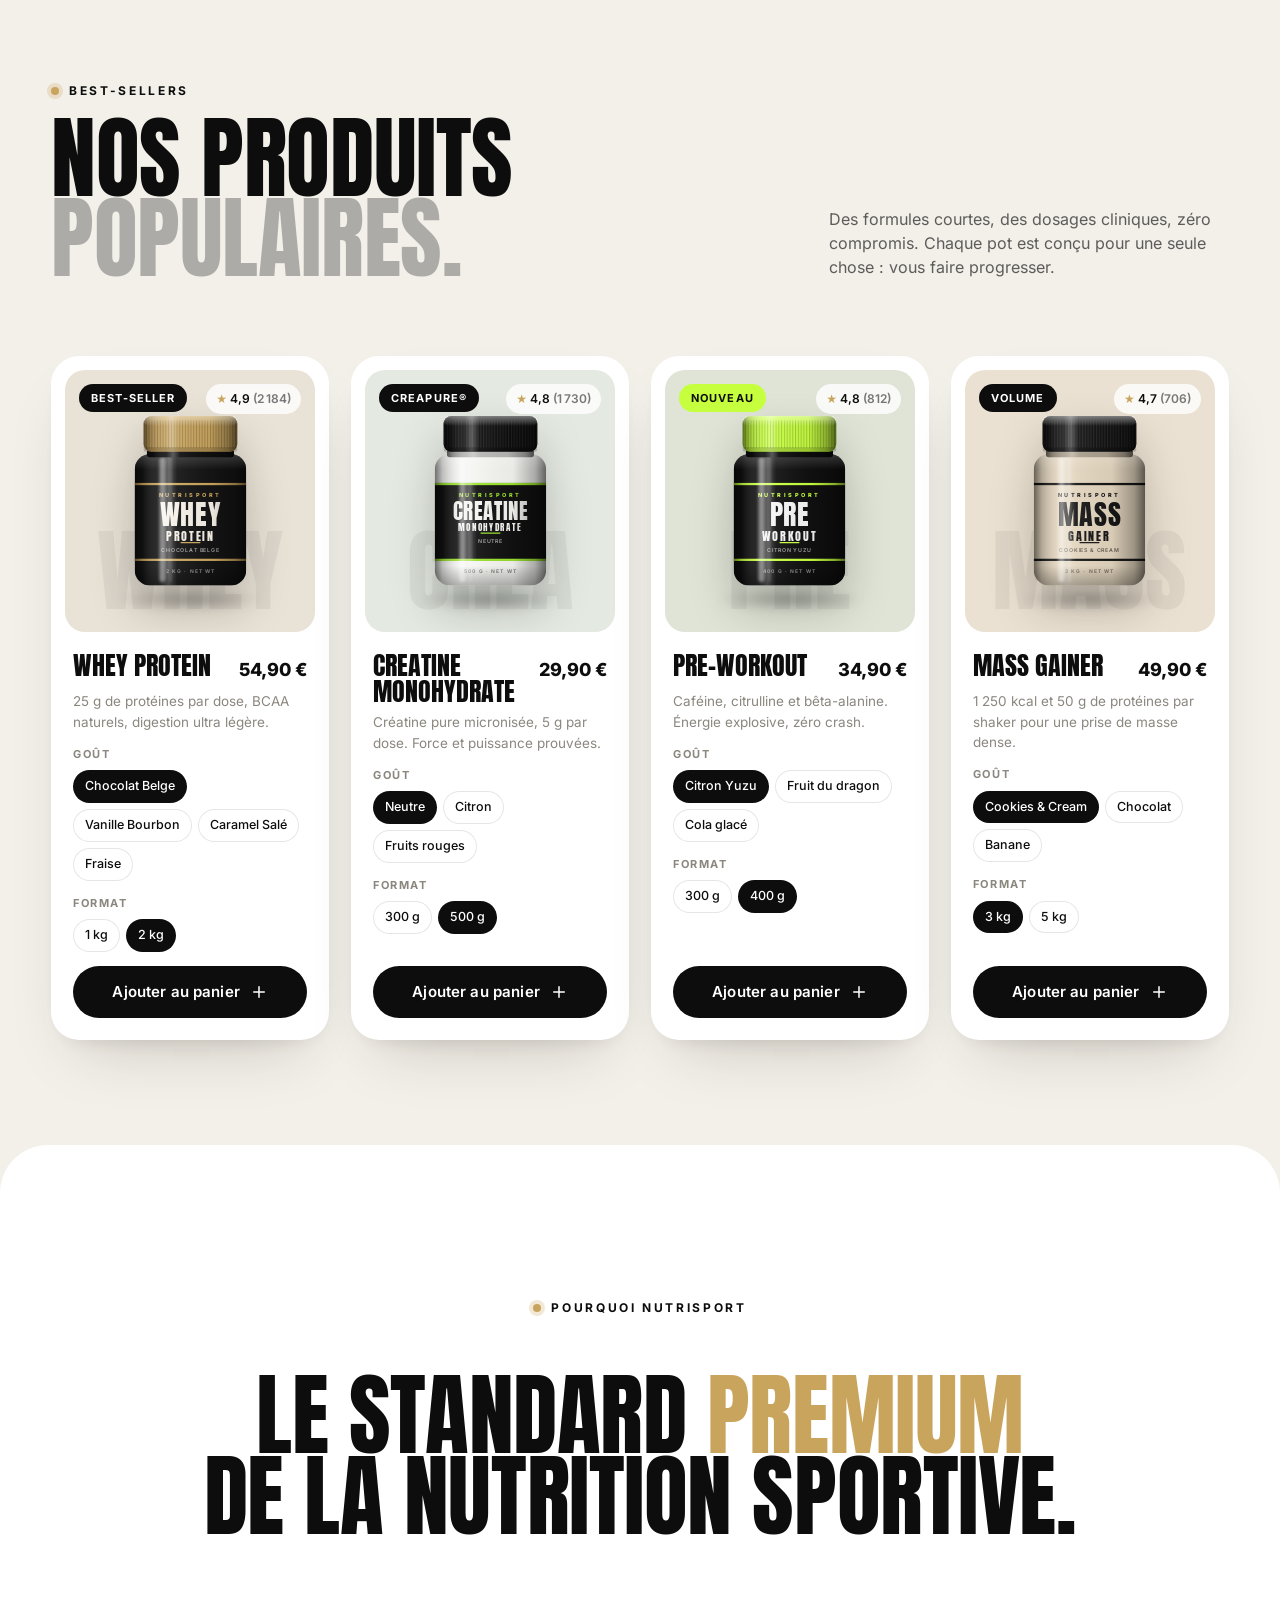
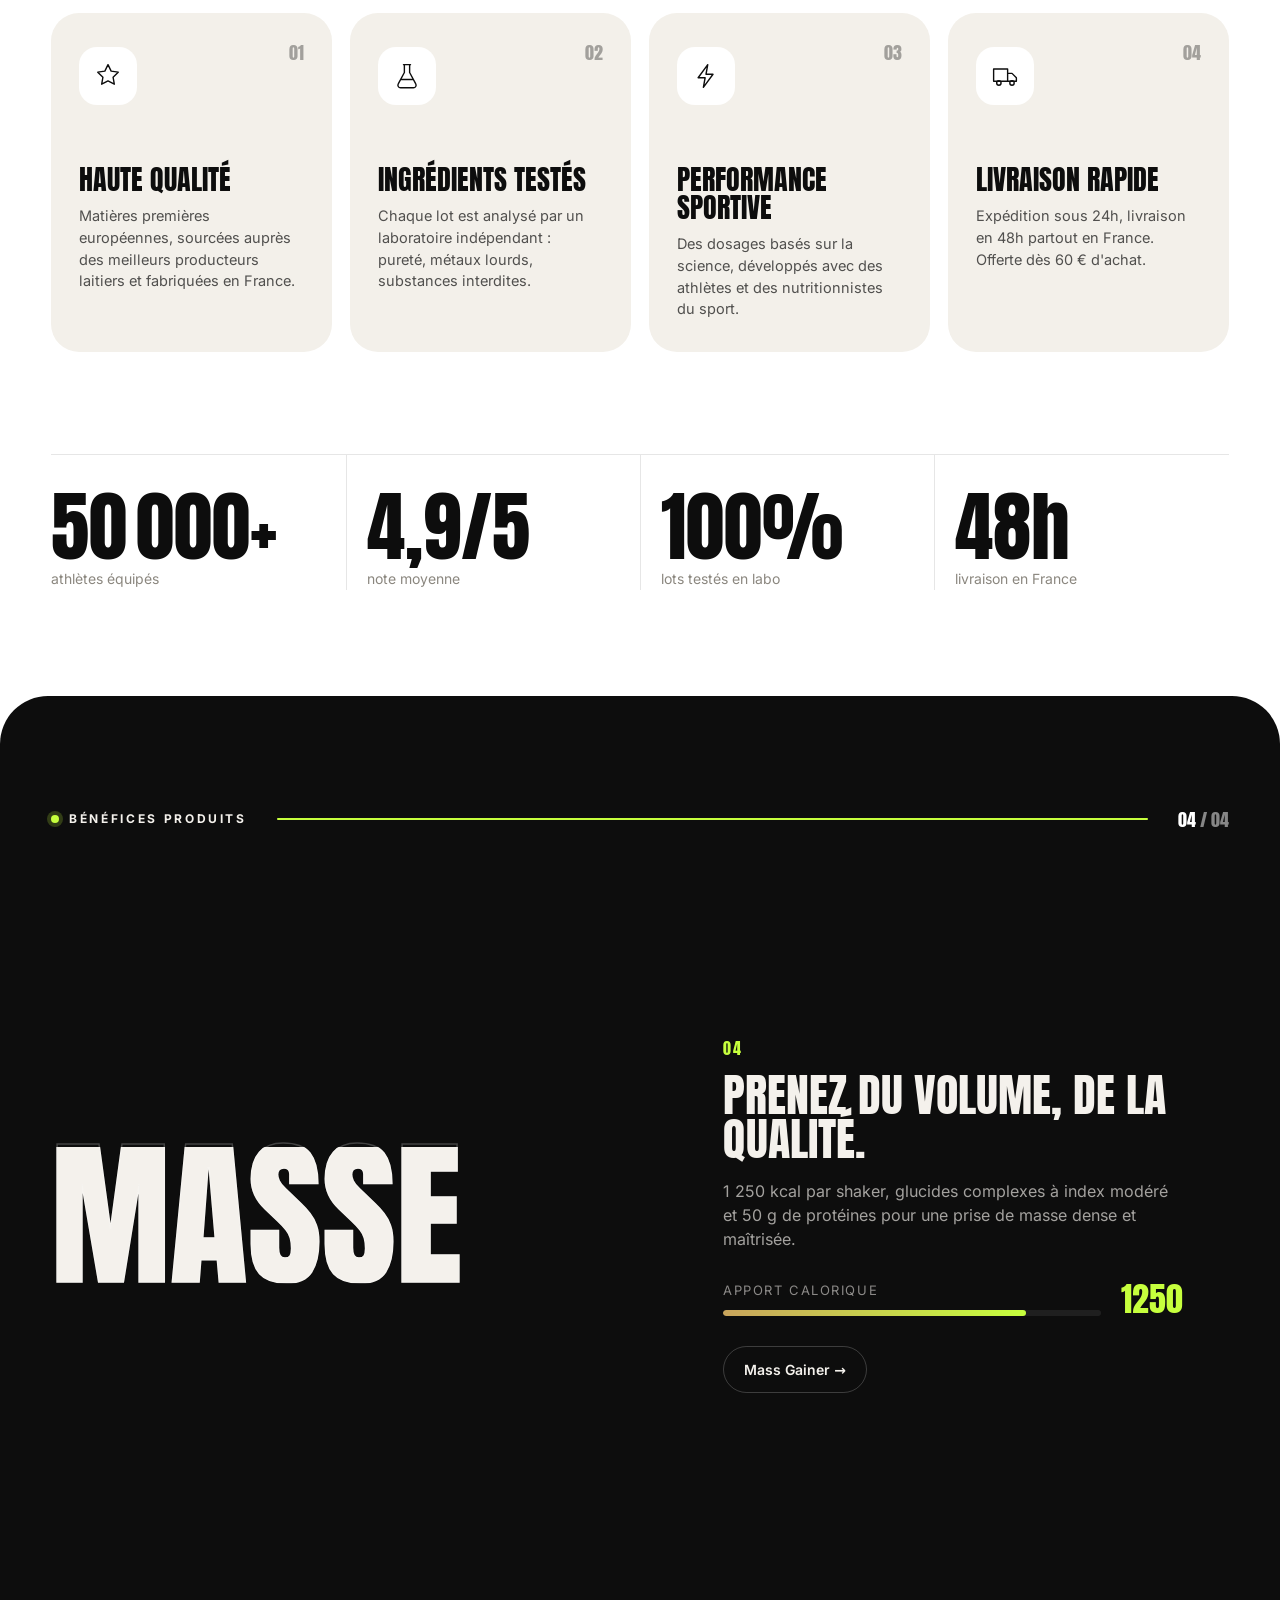
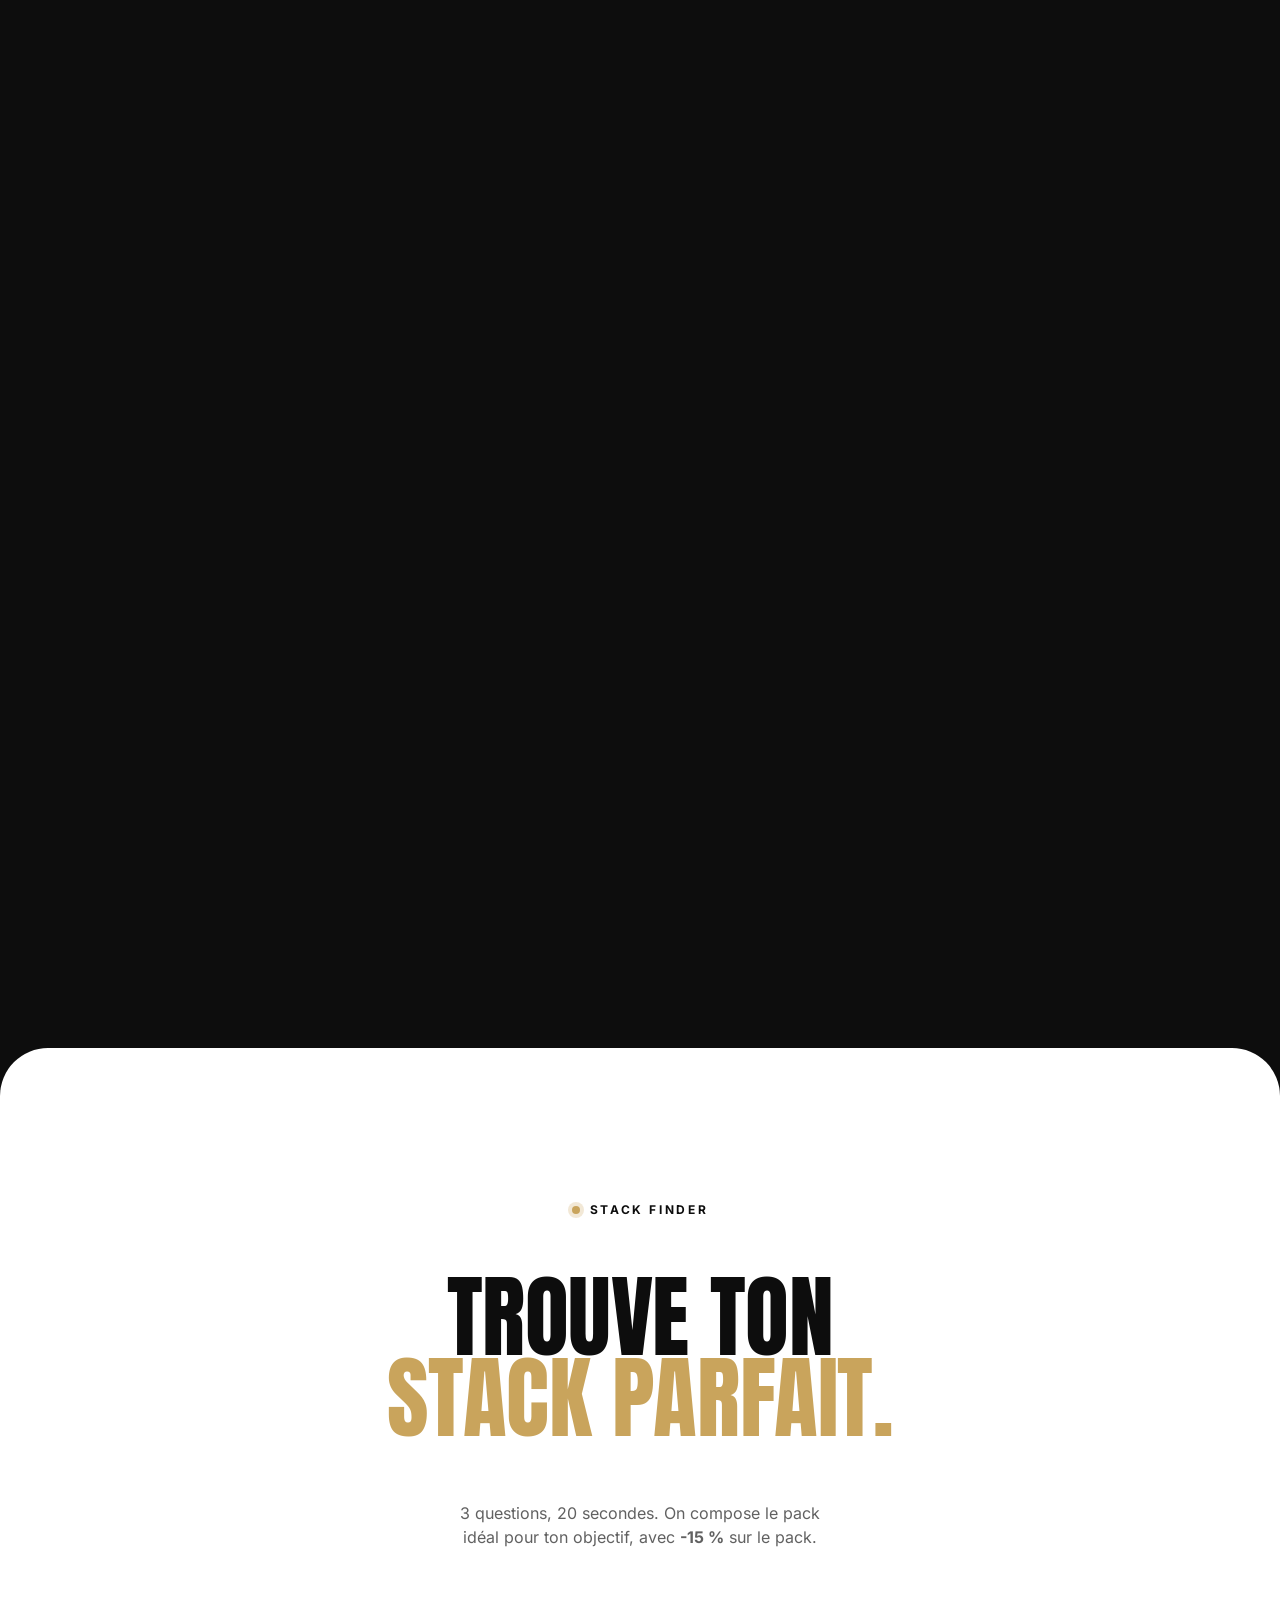
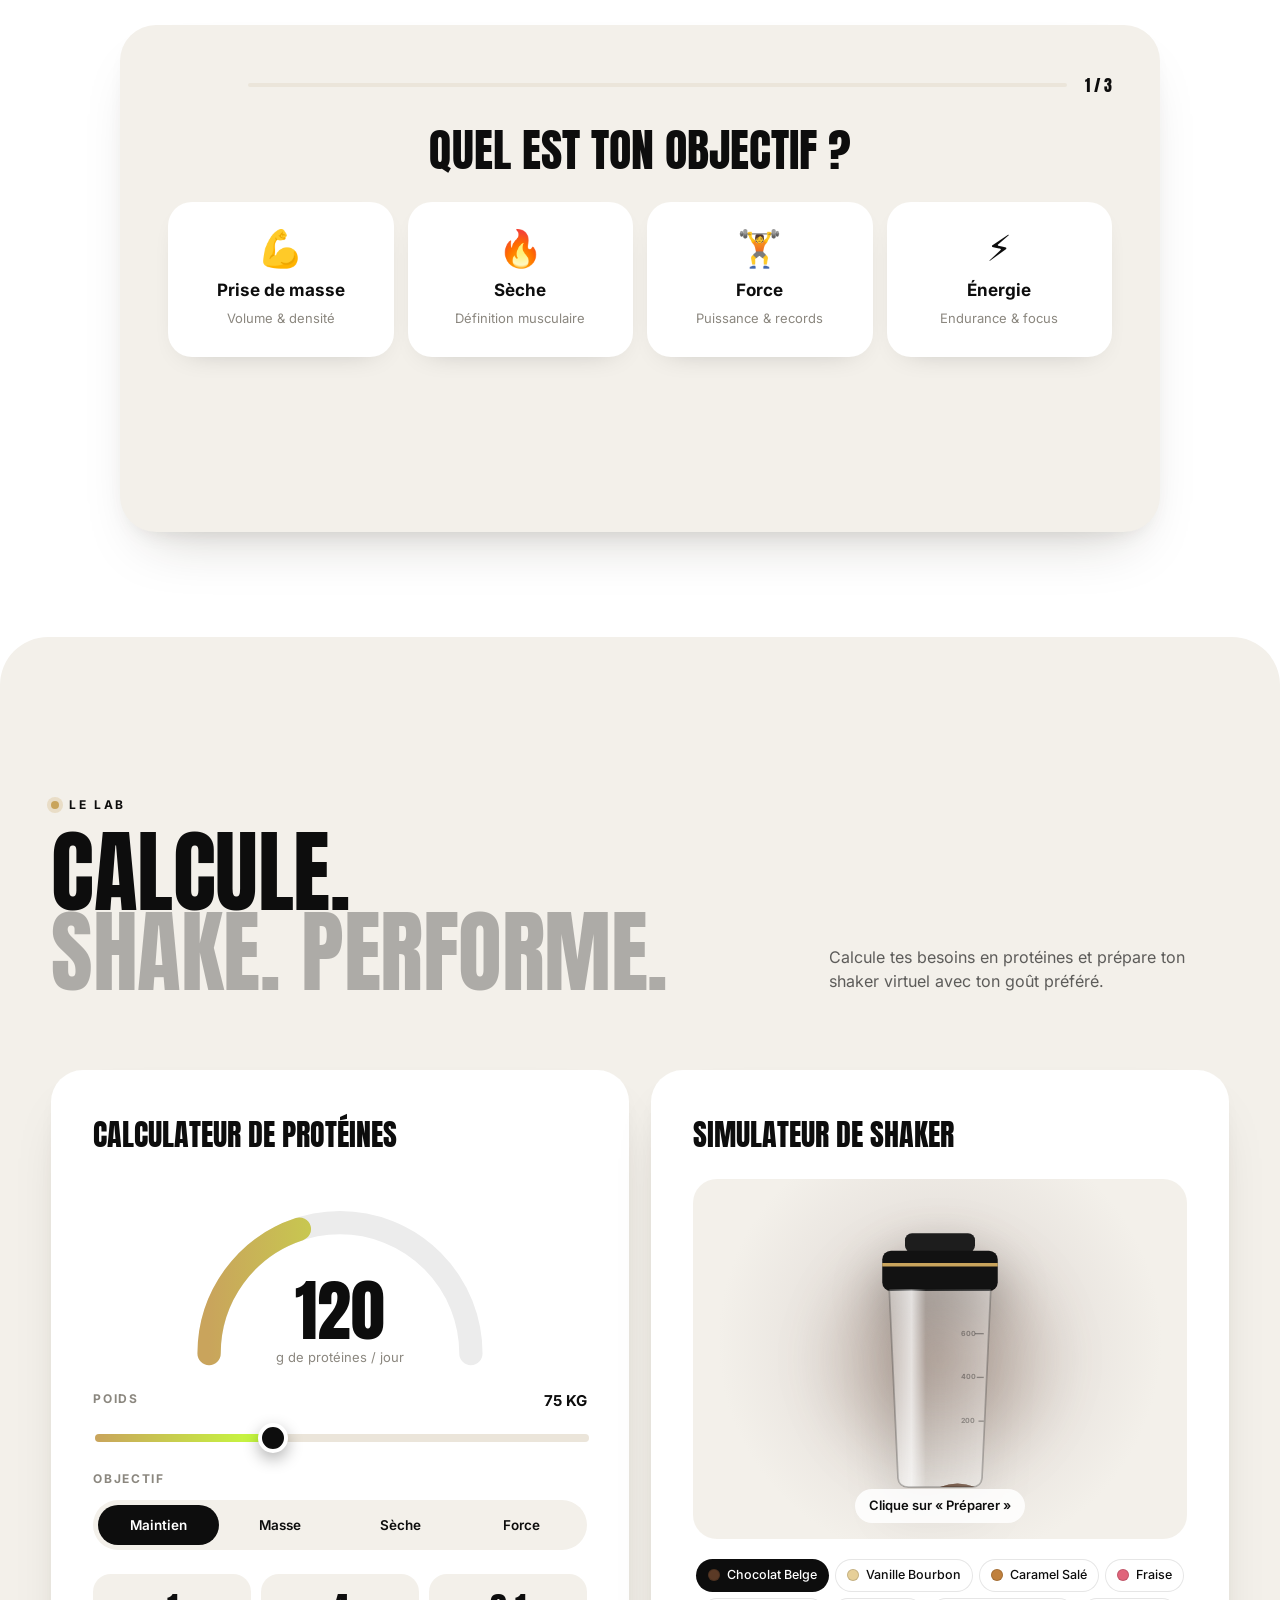
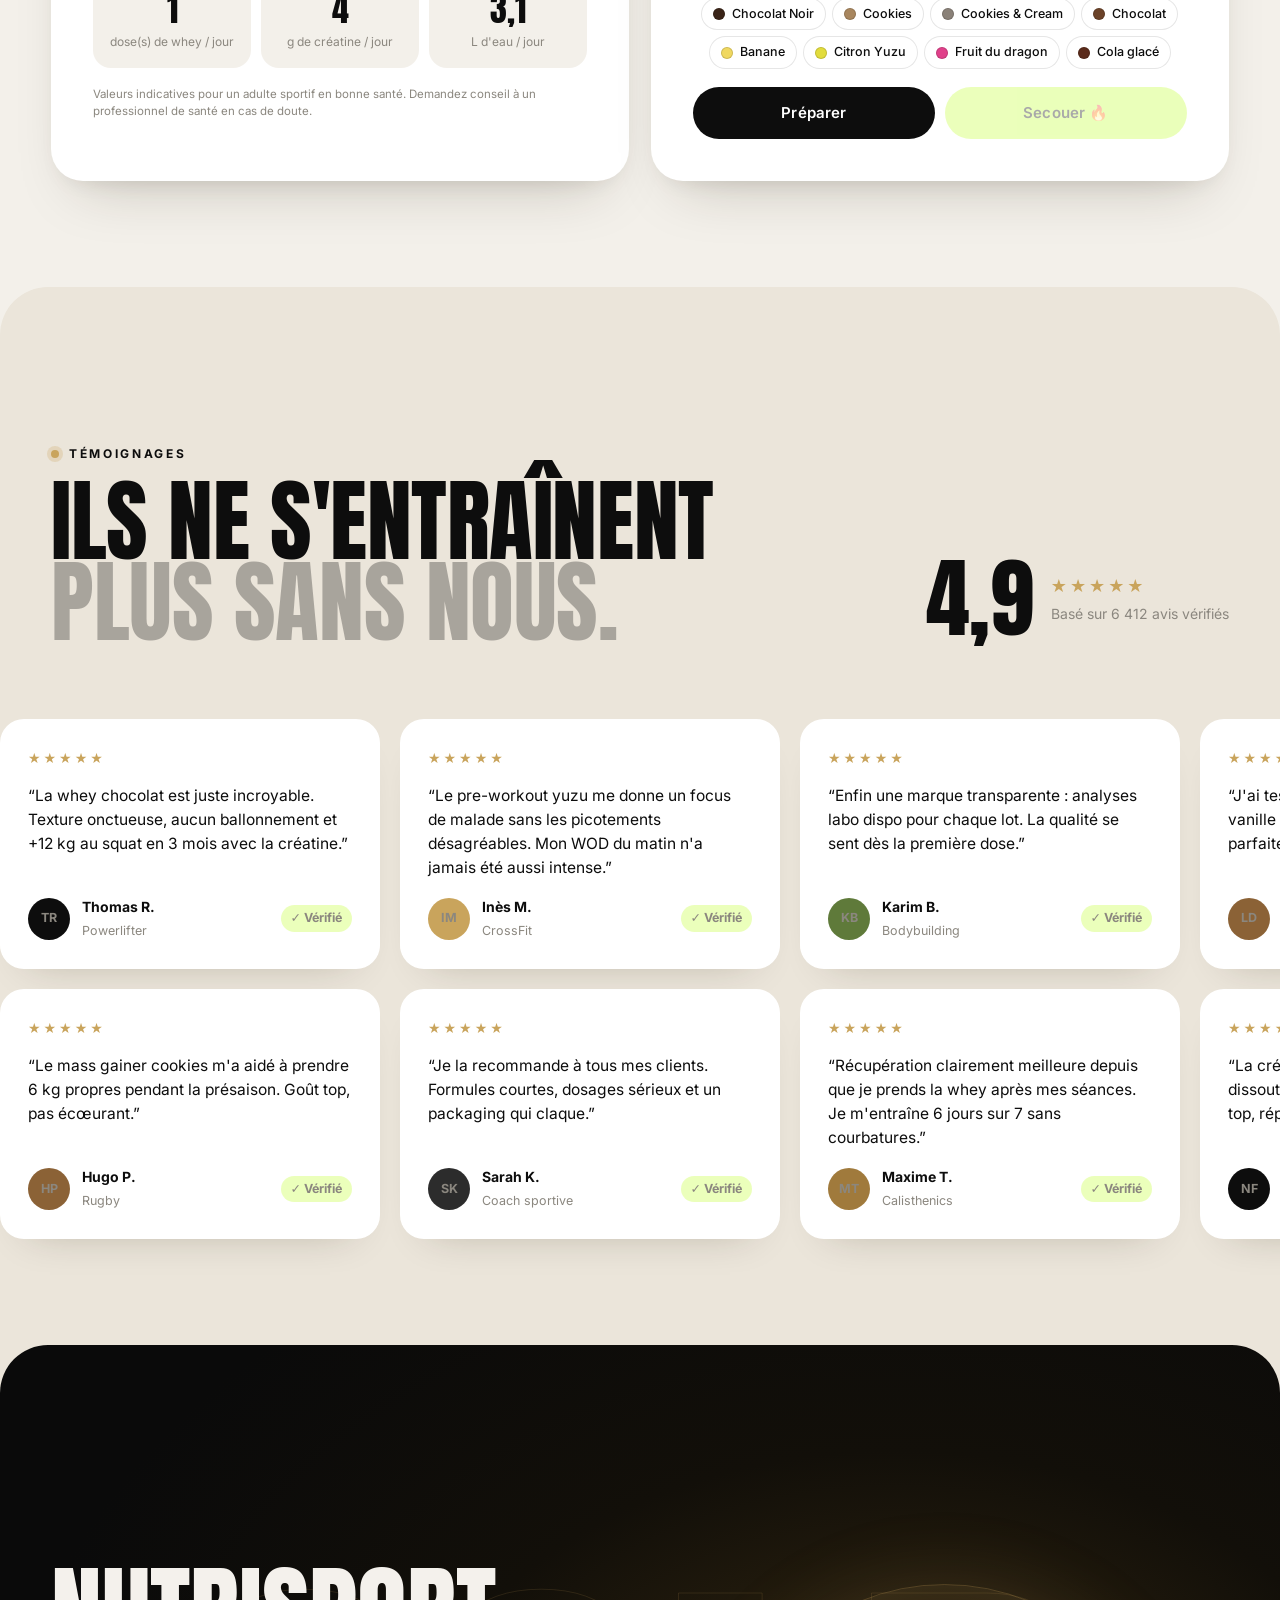
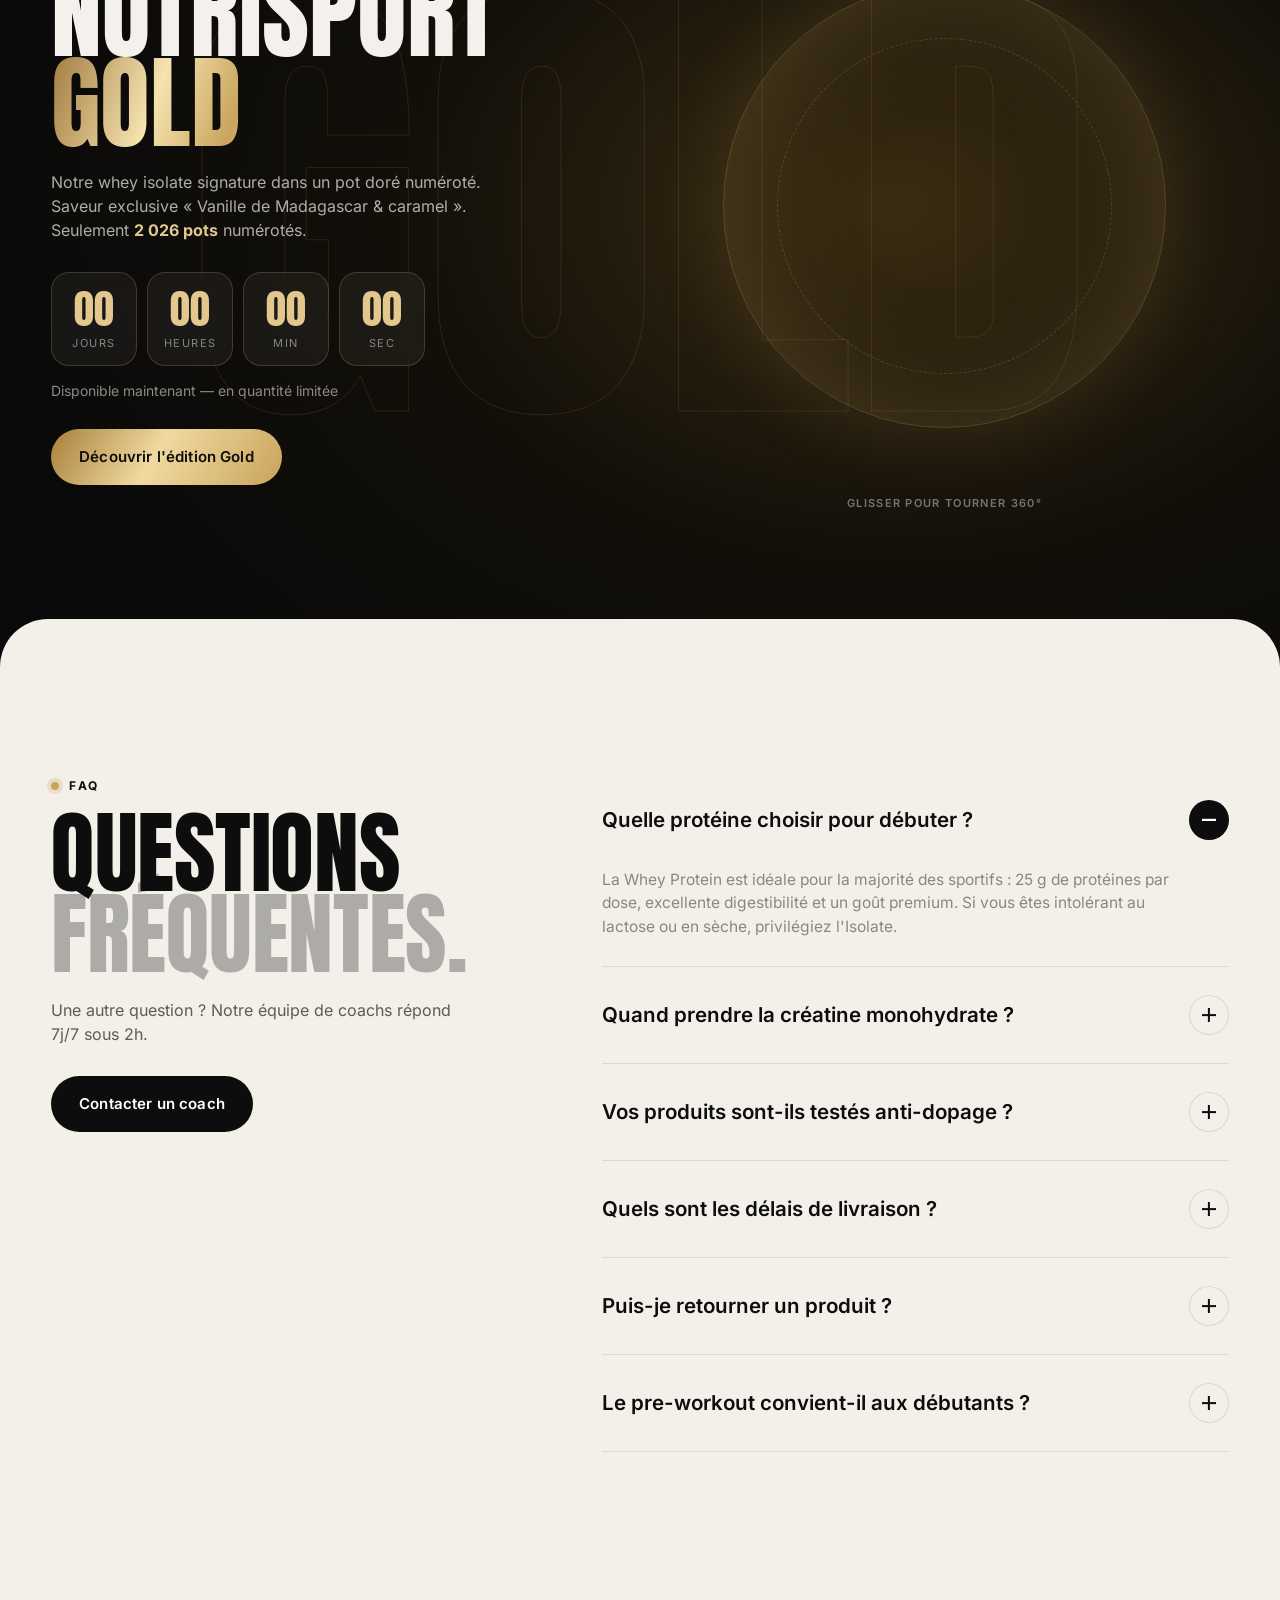
==== commit ab949e3d: "Fix loading screen getting stuck on slow or blocked third-party resources The Google Fonts styleshee" ====
--- a/index.html
+++ b/index.html
@@ -7,10 +7,17 @@
   <meta name="description" content="NUTRISPORT : whey protein, isolate, créatine monohydrate, pre-workout et mass gainer. Nutrition sportive premium, ingrédients testés, livraison 48h." />
   <meta name="theme-color" content="#0d0d0d" />
   <link rel="icon" href="data:image/svg+xml,%3Csvg xmlns='http://www.w3.org/2000/svg' viewBox='0 0 64 64'%3E%3Crect width='64' height='64' rx='14' fill='%230d0d0d'/%3E%3Ctext x='32' y='44' font-family='Arial Black,Arial' font-weight='900' font-size='30' text-anchor='middle' fill='%23c9a45c'%3EN%3C/text%3E%3C/svg%3E" />
-  <link rel="preconnect" href="https://fonts.googleapis.com" />
-  <link rel="preconnect" href="https://fonts.gstatic.com" crossorigin />
-  <link href="https://fonts.googleapis.com/css2?family=Anton&family=Inter:wght@300;400;500;600;700;800&display=swap" rel="stylesheet" />
+  <!-- Fonts are self-hosted: no external request can block the page -->
+  <link rel="preload" href="assets/fonts/anton-latin.woff2" as="font" type="font/woff2" crossorigin />
+  <link rel="preload" href="assets/fonts/inter-latin-var.woff2" as="font" type="font/woff2" crossorigin />
   <link rel="stylesheet" href="assets/css/styles.css" />
+  <script>
+    /* Failsafe: never leave visitors stuck on the loading screen, even if a script fails */
+    setTimeout(function () {
+      var b = document.body;
+      if (b && b.classList.contains("is-loading")) { b.classList.remove("is-loading"); b.classList.add("is-loaded"); }
+    }, 7000);
+  </script>
   <script type="importmap">{ "imports": { "three": "./assets/vendor/three/three.module.min.js" } }</script>
 </head>
 <body class="is-loading">
--- a/assets/css/styles.css
+++ b/assets/css/styles.css
@@ -33,6 +33,17 @@
   --radius: 28px;
   --gutter: clamp(16px, 4vw, 56px);
   --shadow-soft: 0 30px 60px -30px rgba(40, 30, 10, .25), 0 10px 25px -15px rgba(40, 30, 10, .15);
+}
+
+@font-face {
+  font-family: "Anton";
+  src: url("../fonts/anton-latin.woff2") format("woff2");
+  font-weight: 400; font-style: normal; font-display: swap;
+}
+@font-face {
+  font-family: "Inter";
+  src: url("../fonts/inter-latin-var.woff2") format("woff2-variations"), url("../fonts/inter-latin-var.woff2") format("woff2");
+  font-weight: 100 900; font-style: normal; font-display: swap;
 }
 
 *, *::before, *::after { box-sizing: border-box; }
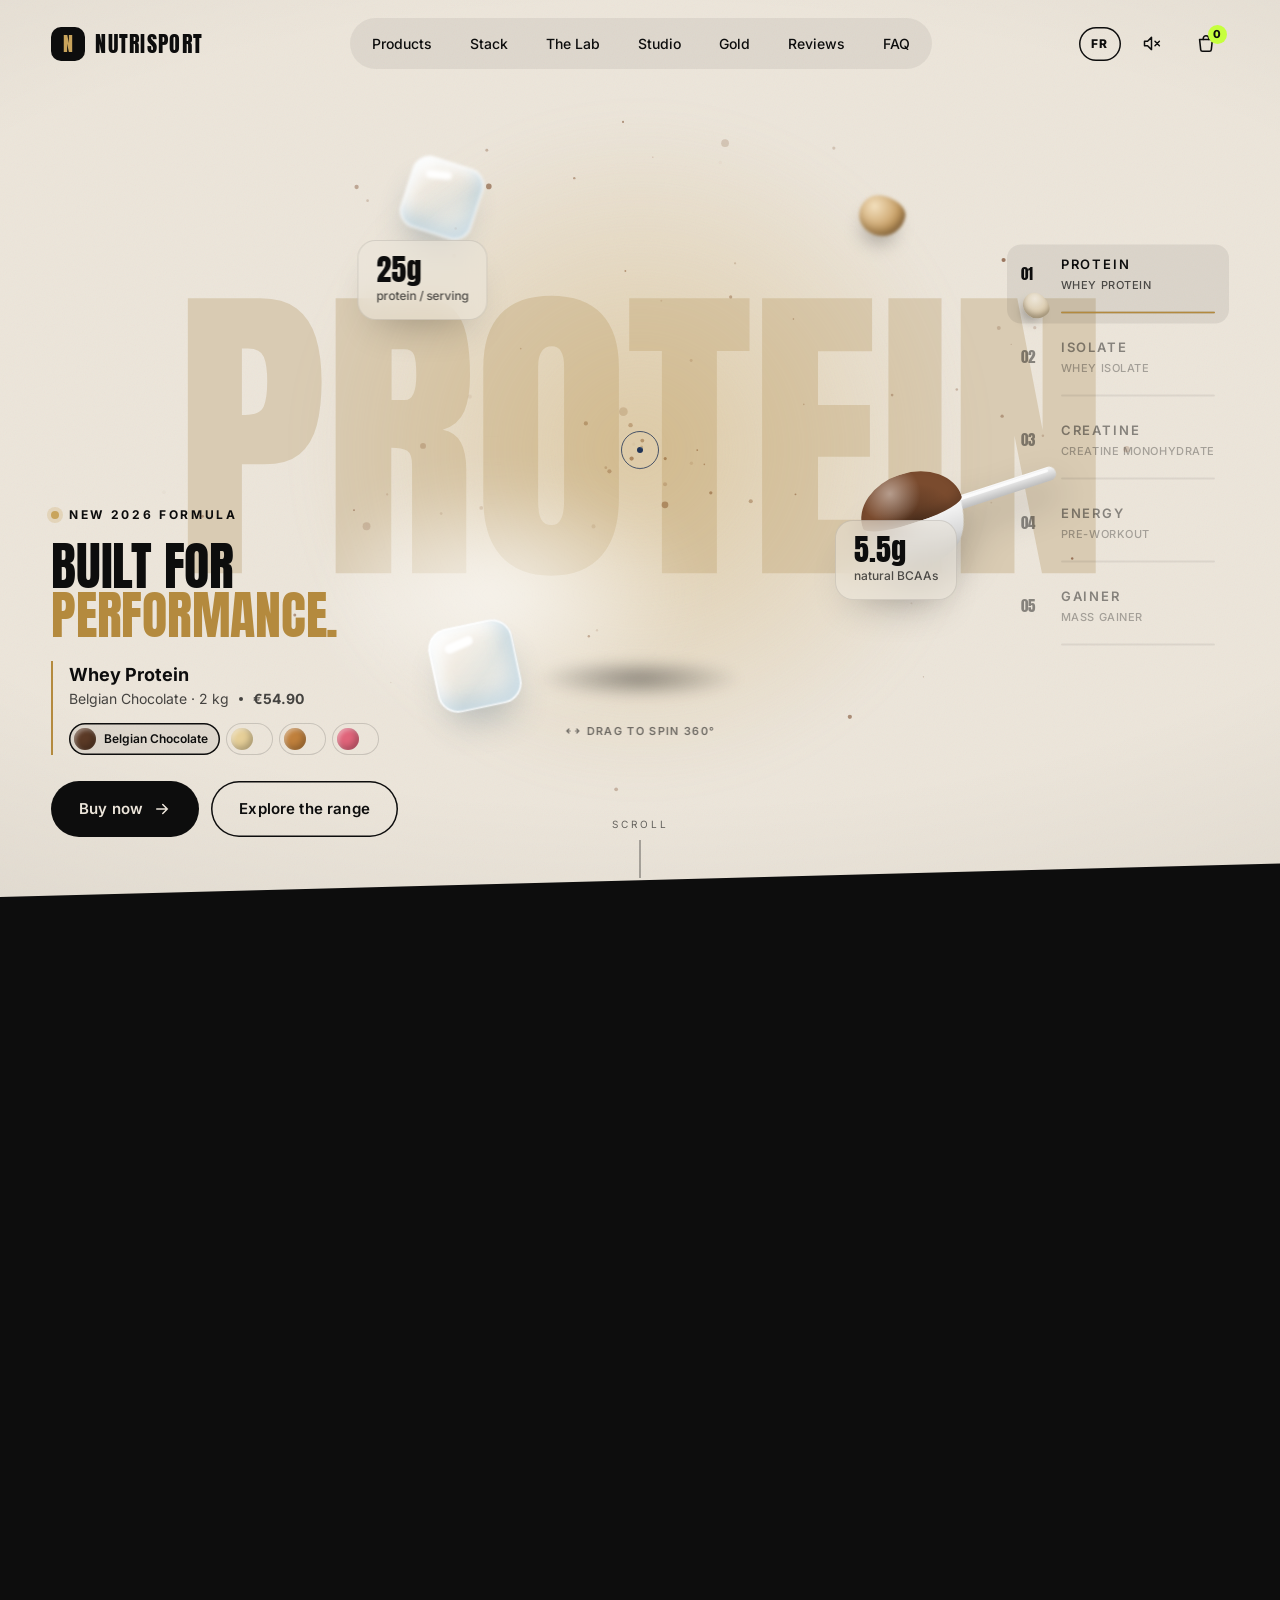
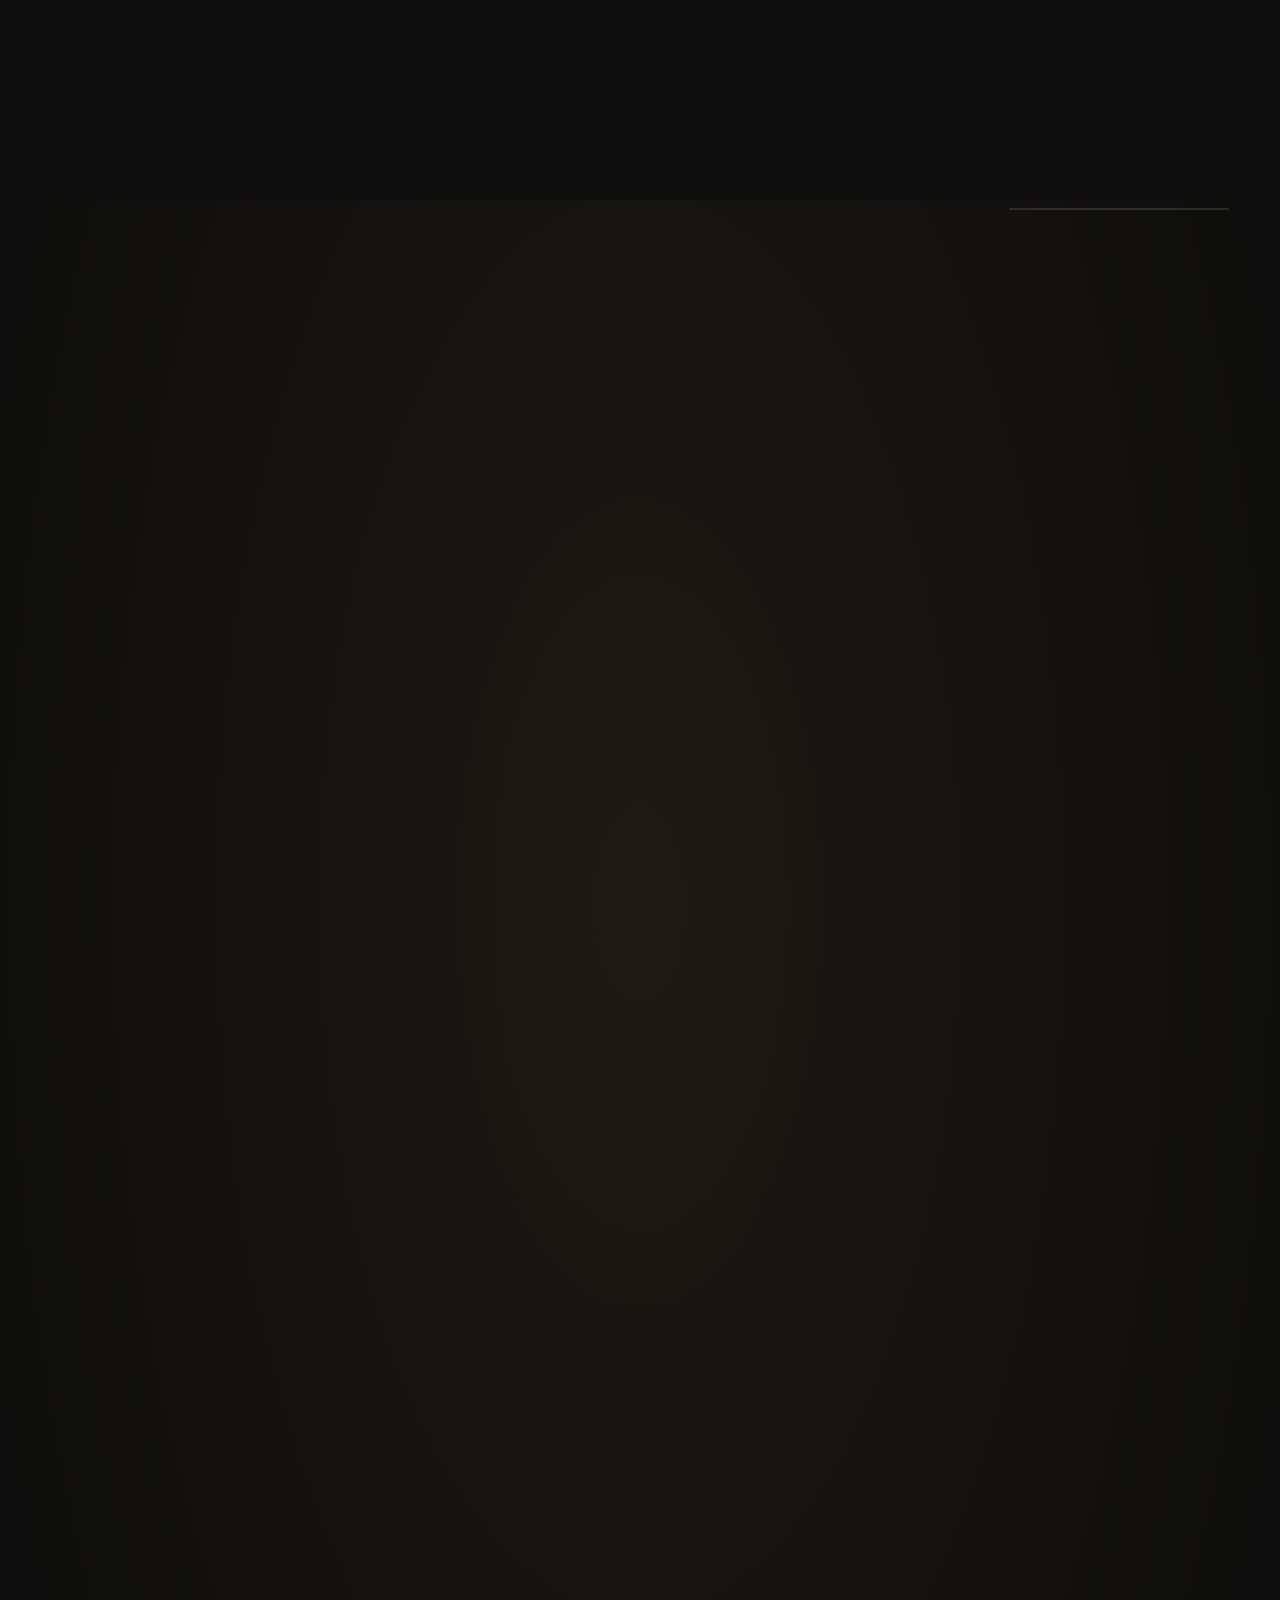
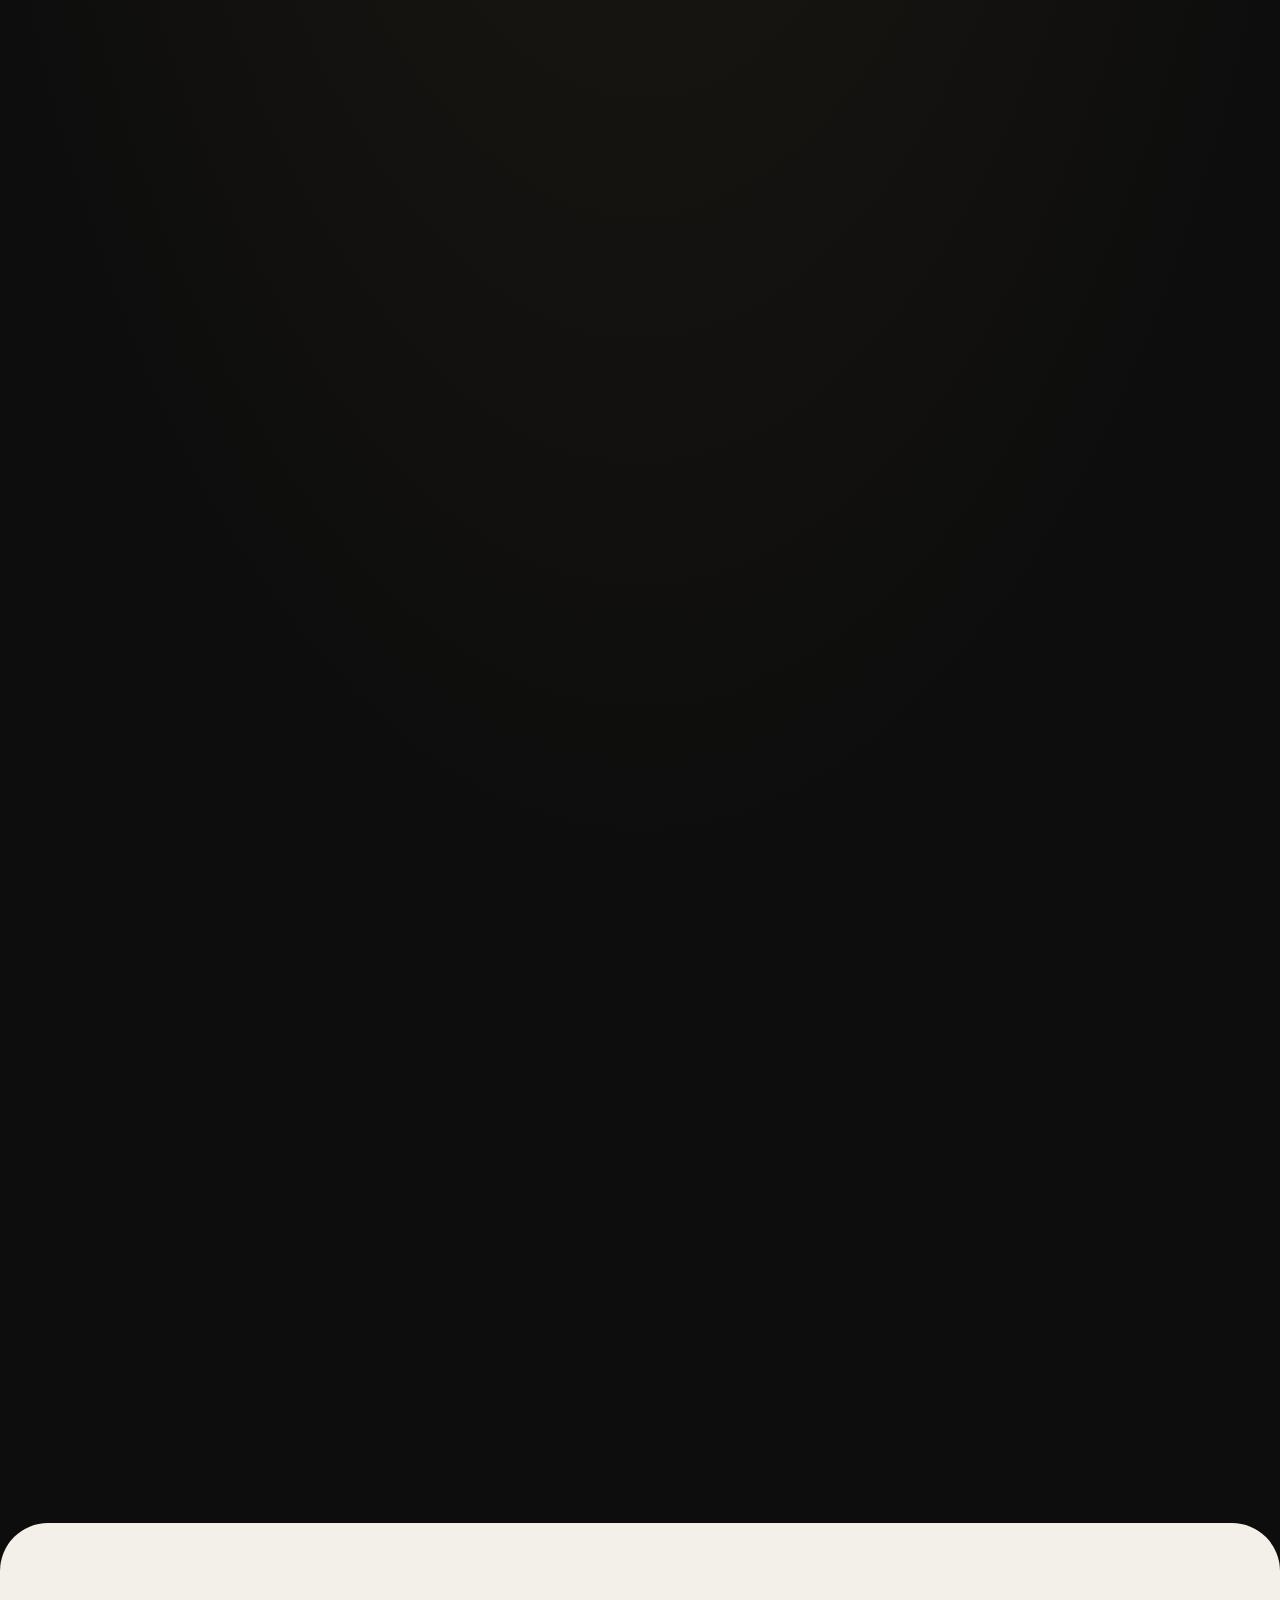
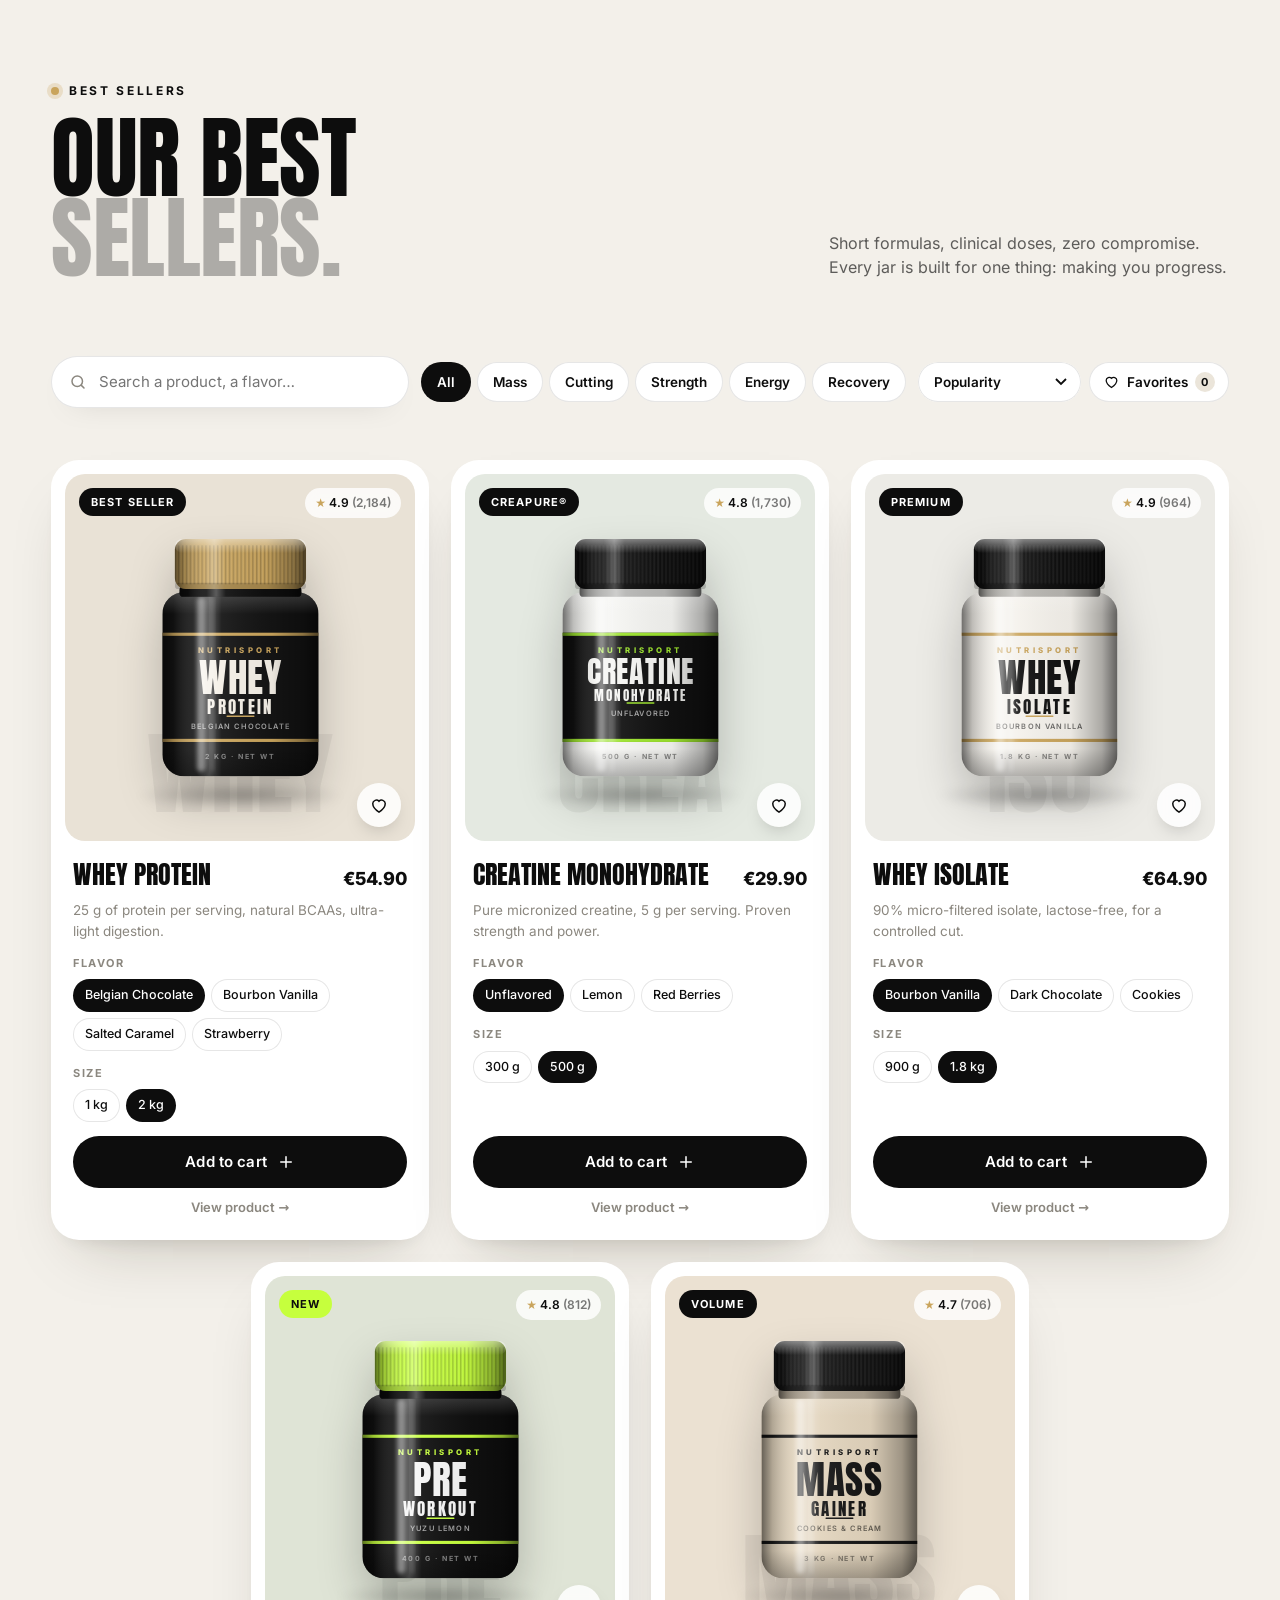
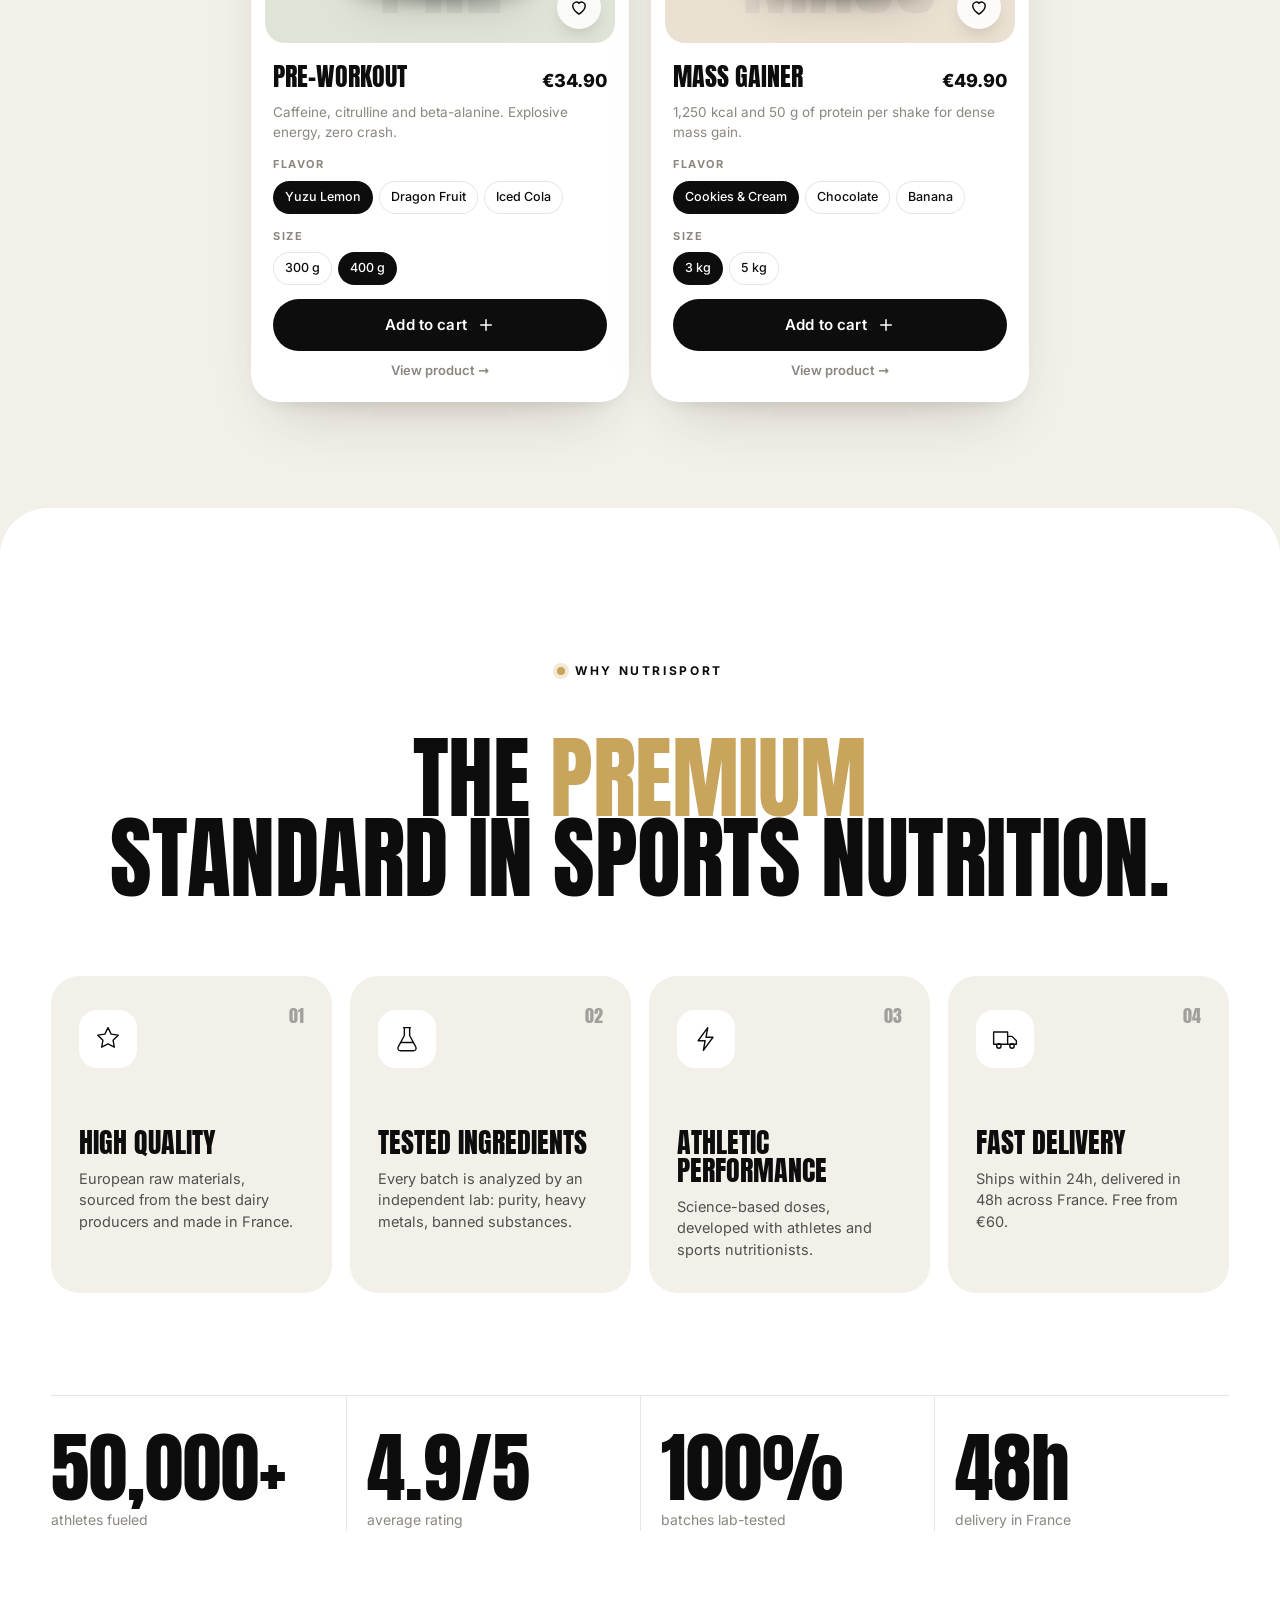
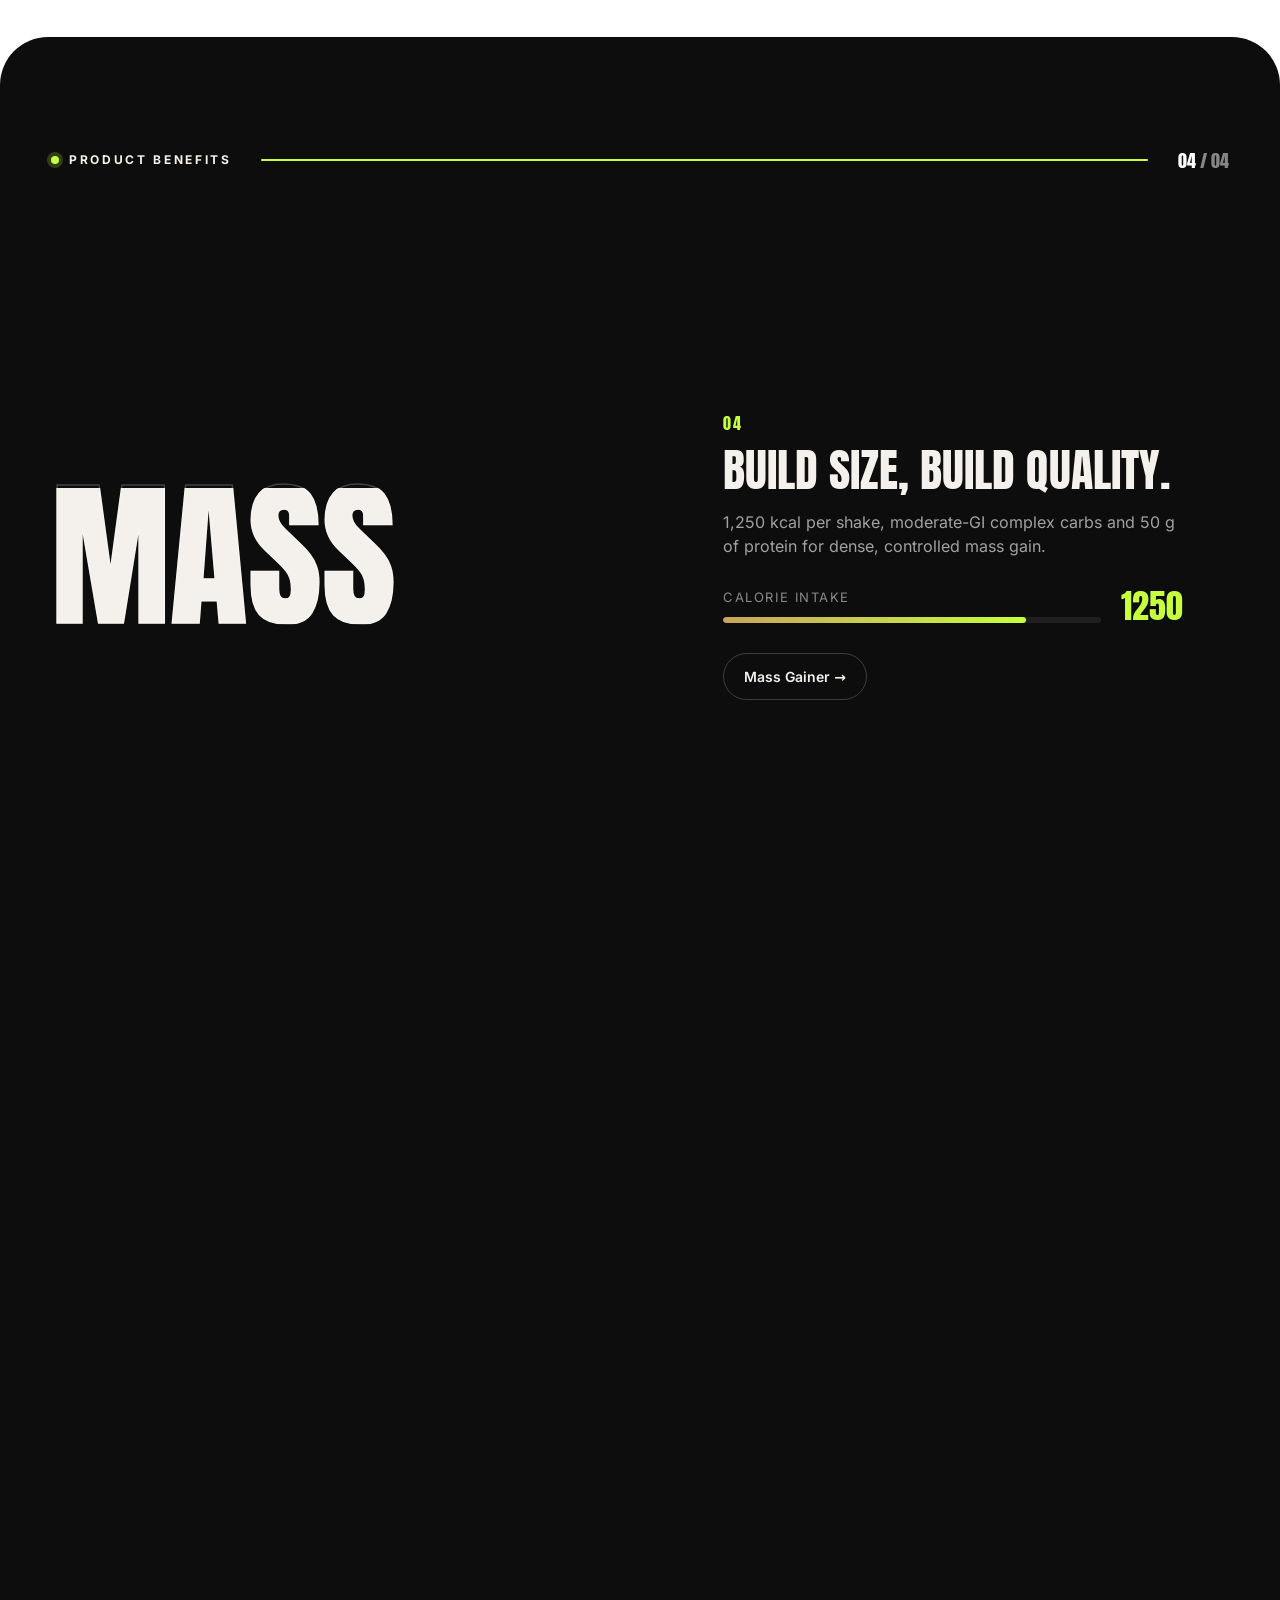
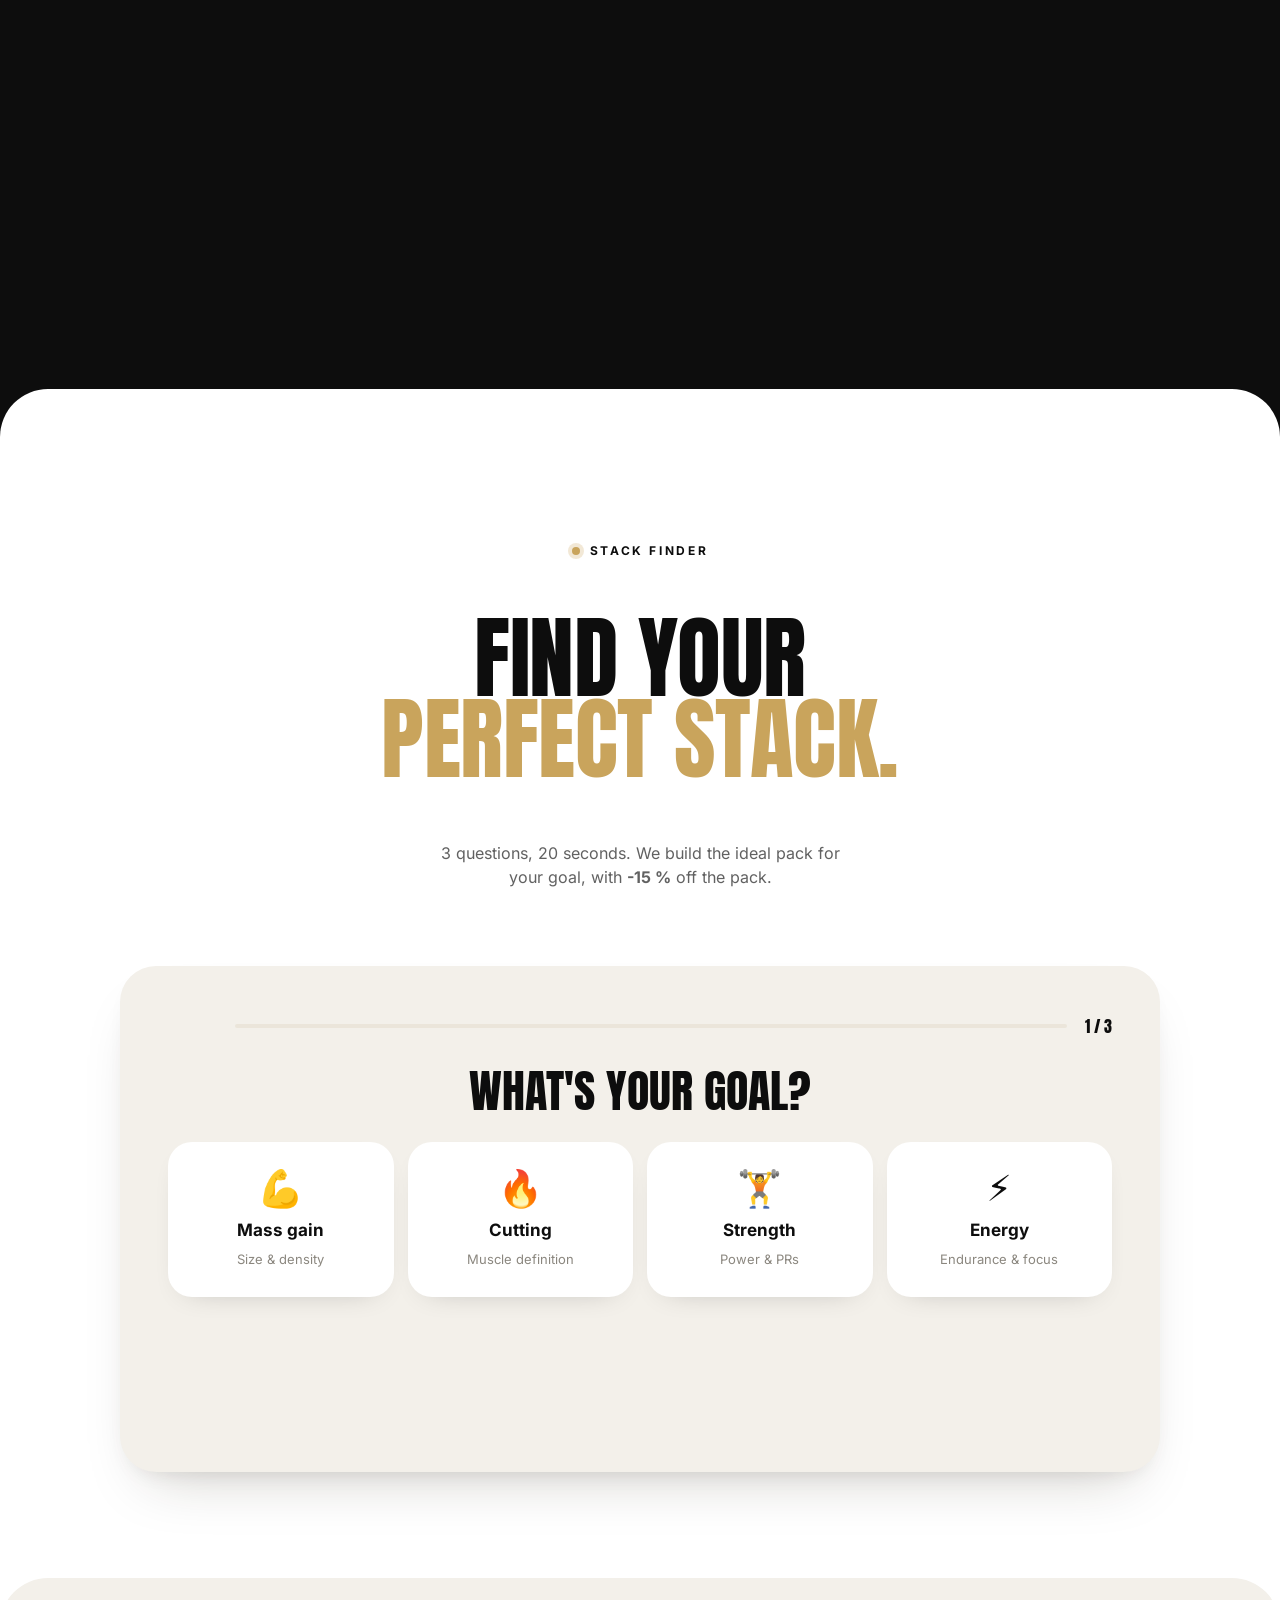
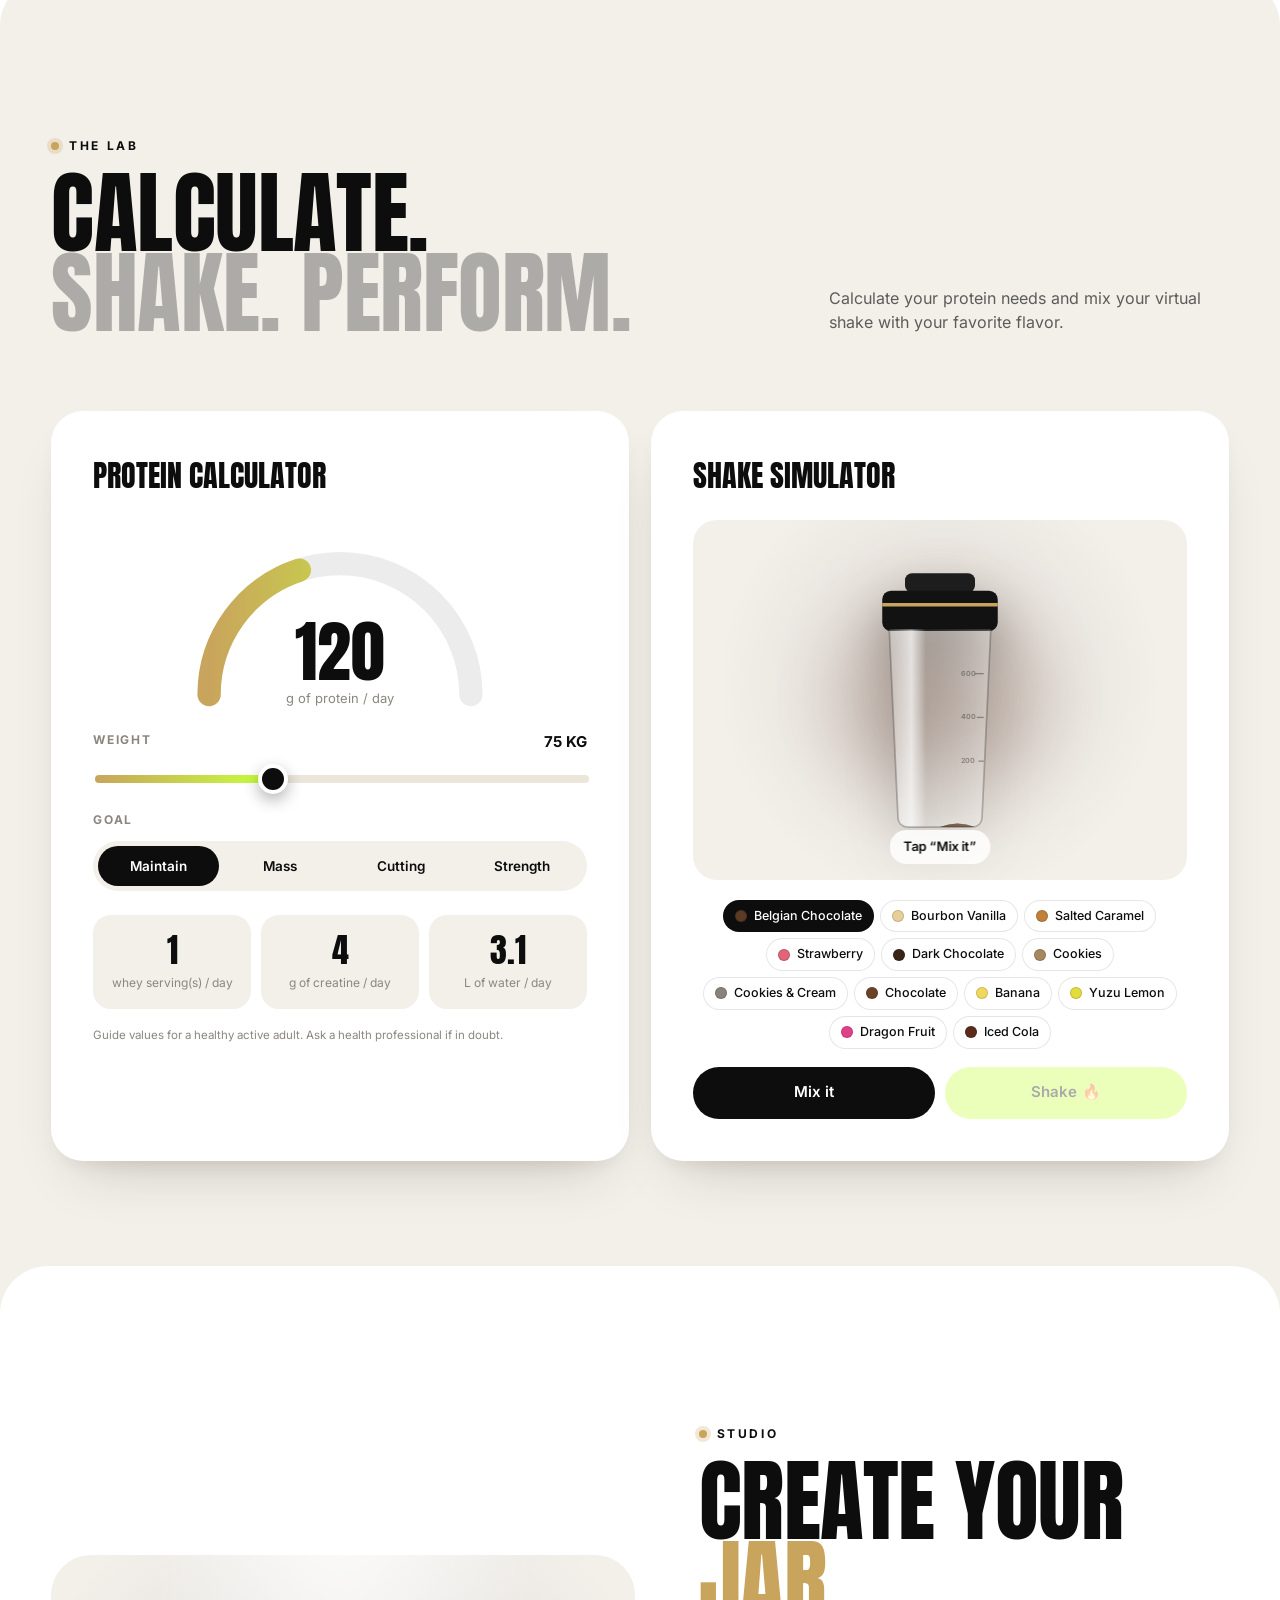
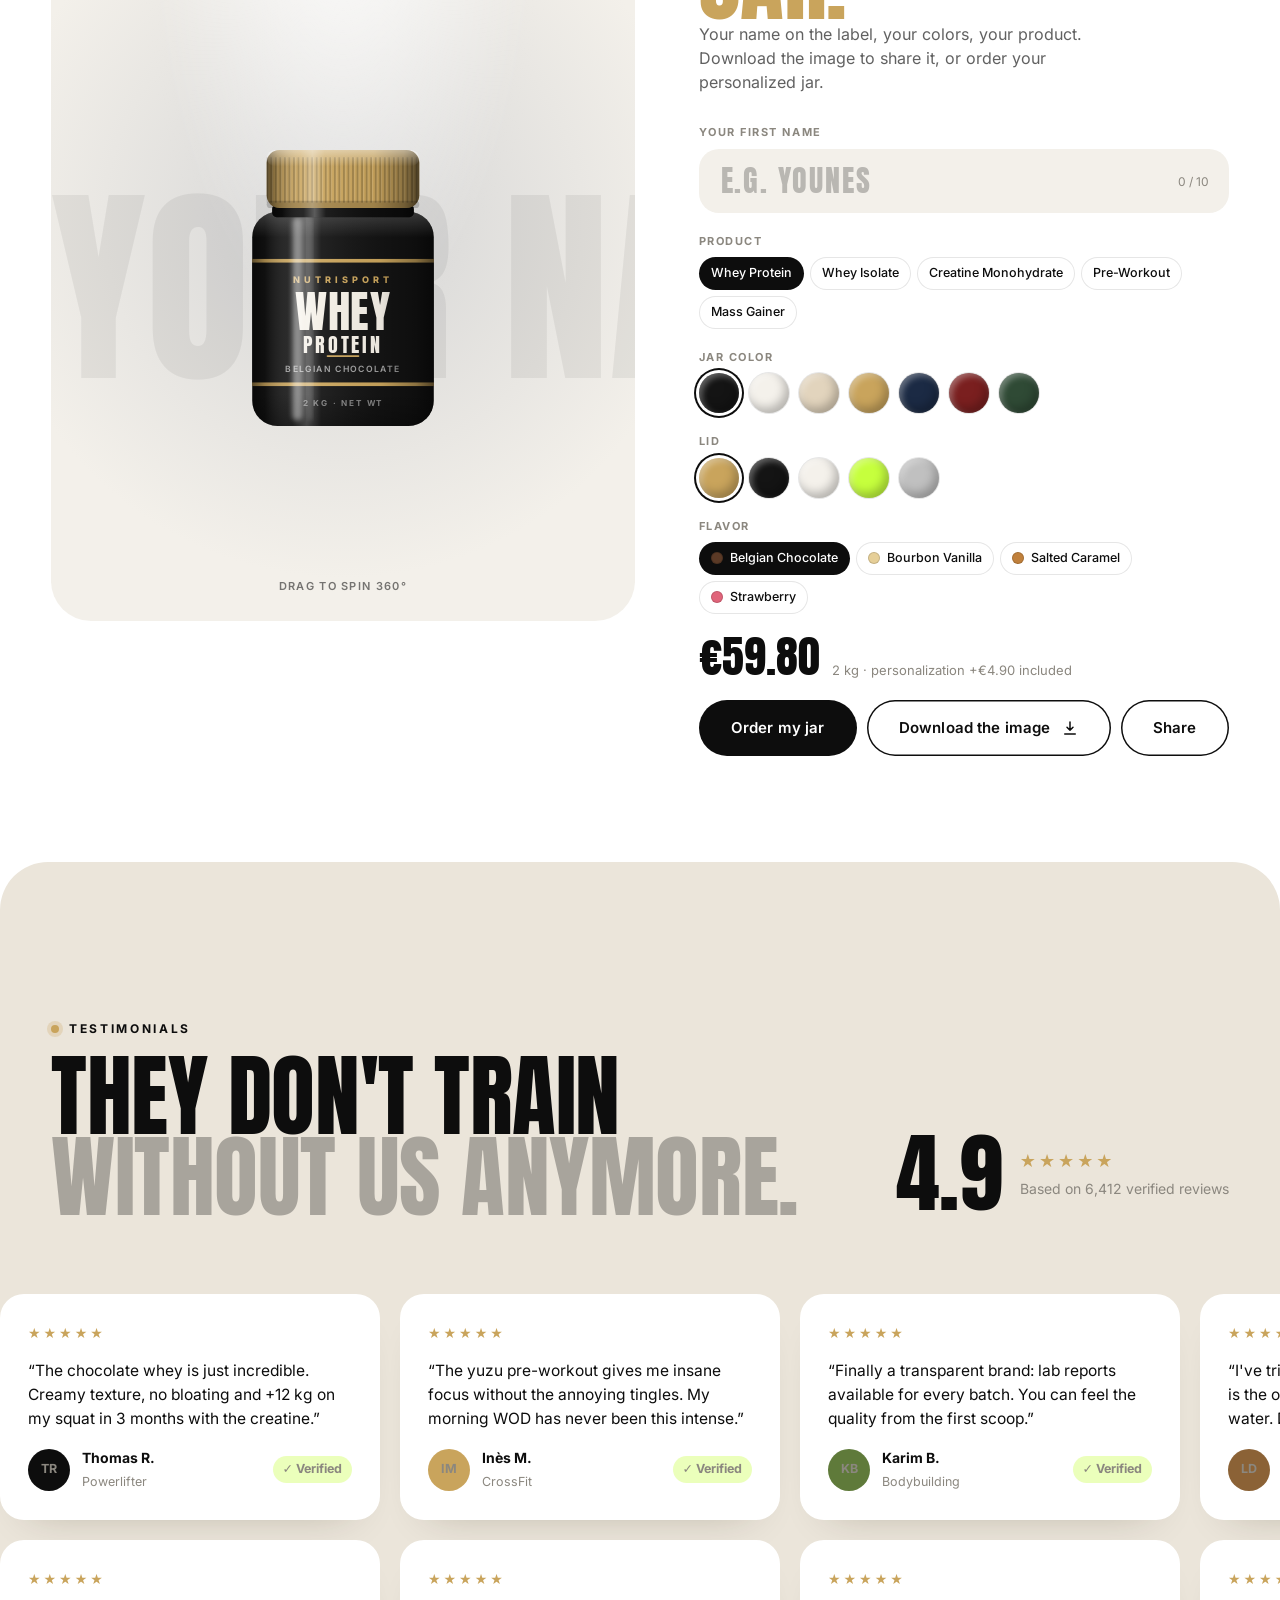
==== commit df17c969: "Add FR/EN, shop search & favourites, product pages, jar studio, promo codes - Bilingual site: French" ====
--- a/index.html
+++ b/index.html
@@ -59,11 +59,13 @@
       <a href="#produits">Produits</a>
       <a href="#stack">Stack</a>
       <a href="#lab">Le Lab</a>
+      <a href="#studio">Studio</a>
       <a href="#gold">Gold</a>
       <a href="#avis">Avis</a>
       <a href="#faq">FAQ</a>
     </nav>
     <div class="nav-actions">
+      <button class="lang-btn" id="langBtn" aria-label="Switch the site to English">EN</button>
       <button class="icon-btn sound-btn" id="soundBtn" aria-label="Activer le son" aria-pressed="false">
         <svg viewBox="0 0 24 24" width="21" height="21" fill="none" stroke="currentColor" stroke-width="1.7" stroke-linecap="round" stroke-linejoin="round"><path d="M4 9.5h3.5L12 5v14l-4.5-4.5H4z"/><path class="sound-on" d="M15.5 9a4 4 0 0 1 0 6M18 6.5a7.5 7.5 0 0 1 0 11"/><path class="sound-off" d="m16 9.5 5 5m0-5-5 5"/></svg>
         <span class="sound-bars" aria-hidden="true"><i></i><i></i><i></i></span>
@@ -124,7 +126,7 @@
 
       <div class="hero-content">
         <p class="eyebrow reveal-hero"><span class="dot"></span> Nouvelle formule 2026</p>
-        <h1 class="hero-title reveal-hero">Forgé pour<br />la <em>performance.</em></h1>
+        <h1 class="hero-title reveal-hero" data-i18n-html="hero.title">Forgé pour<br />la <em>performance.</em></h1>
         <div class="hero-product-info reveal-hero">
           <div class="hero-product-name" id="heroName">Whey Protein</div>
           <div class="hero-product-meta"><span id="heroFlavor">Chocolat Belge · 2 kg</span><span class="sep"></span><span class="hero-price" id="heroPrice">54,90 €</span></div>
@@ -186,7 +188,39 @@
           </div>
           <p class="section-lead reveal">Des formules courtes, des dosages cliniques, zéro compromis. Chaque pot est conçu pour une seule chose : vous faire progresser.</p>
         </div>
+        <div class="shop-bar reveal">
+          <label class="shop-search">
+            <svg viewBox="0 0 24 24" width="18" height="18" fill="none" stroke="currentColor" stroke-width="2" stroke-linecap="round"><circle cx="11" cy="11" r="7"/><path d="m20 20-3.5-3.5"/></svg>
+            <input type="search" id="shopSearch" placeholder="Rechercher un produit, un goût…" aria-label="Rechercher un produit" autocomplete="off" />
+          </label>
+          <div class="shop-goals" id="shopGoals" role="radiogroup" aria-label="Filtrer par objectif">
+            <button class="goal-chip is-active" data-goal="all">Tous</button>
+            <button class="goal-chip" data-goal="masse">Masse</button>
+            <button class="goal-chip" data-goal="seche">Sèche</button>
+            <button class="goal-chip" data-goal="force">Force</button>
+            <button class="goal-chip" data-goal="energie">Énergie</button>
+            <button class="goal-chip" data-goal="recup">Récupération</button>
+          </div>
+          <div class="shop-right">
+            <label class="shop-sort">
+              <span class="sr-only">Trier</span>
+              <select id="shopSort" aria-label="Trier les produits">
+                <option value="pop">Popularité</option>
+                <option value="rating">Mieux notés</option>
+                <option value="asc">Prix croissant</option>
+                <option value="desc">Prix décroissant</option>
+              </select>
+            </label>
+            <button class="fav-filter" id="favFilter" aria-pressed="false"><svg viewBox="0 0 24 24" width="17" height="17"><path d="M12 20.5s-7.5-4.6-7.5-10.2A4.3 4.3 0 0 1 12 7.6a4.3 4.3 0 0 1 7.5 2.7c0 5.6-7.5 10.2-7.5 10.2Z"/></svg><span>Favoris</span><b id="favCount">0</b></button>
+          </div>
+        </div>
+        <p class="shop-count" id="shopCount" aria-live="polite"></p>
         <div class="product-grid" id="productGrid"><!-- injected --></div>
+        <div class="shop-empty" id="shopEmpty" hidden>
+          <strong>Aucun produit trouvé</strong>
+          <p id="shopEmptyText">Essayez un autre mot-clé ou un autre objectif.</p>
+          <button class="btn btn--dark" id="shopReset"><span>Réinitialiser les filtres</span></button>
+        </div>
       </div>
     </section>
 
@@ -398,6 +432,40 @@
       </div>
     </section>
 
+    <!-- CRÉE TON POT -->
+    <section class="section creator" id="studio">
+      <div class="container creator-layout">
+        <div class="creator-stage">
+          <div class="creator-spot" aria-hidden="true"></div>
+          <div class="creator-name-bg" id="creatorNameBg" aria-hidden="true">TON NOM</div>
+          <div class="creator-jar" id="creatorJar"><div class="creator-jar-fallback" id="creatorFallback"></div></div>
+          <span class="drag-hint drag-hint--dark" aria-hidden="true">Glisser pour tourner 360°</span>
+        </div>
+        <div class="creator-panel">
+          <p class="eyebrow reveal"><span class="dot"></span> Studio</p>
+          <h2 class="section-title reveal">Crée ton<br /><span class="gold">pot.</span></h2>
+          <p class="section-lead reveal">Ton prénom sur l'étiquette, tes couleurs, ton produit. Télécharge l'image pour la partager, ou commande ton pot personnalisé.</p>
+          <div class="creator-form reveal">
+            <label class="creator-field">
+              <span class="opt-label">Ton prénom</span>
+              <input type="text" id="creatorName" maxlength="10" placeholder="Ex. YOUNES" autocomplete="off" spellcheck="false" />
+              <small id="creatorCount">0 / 10</small>
+            </label>
+            <div><span class="opt-label">Produit</span><div class="chips" id="creatorProduct"></div></div>
+            <div><span class="opt-label">Couleur du pot</span><div class="swatches" id="creatorJarColor"></div></div>
+            <div><span class="opt-label">Couvercle</span><div class="swatches" id="creatorLidColor"></div></div>
+            <div><span class="opt-label">Goût</span><div class="chips" id="creatorFlavor"></div></div>
+            <div class="creator-price"><strong id="creatorPrice">—</strong><span id="creatorPriceNote">personnalisation incluse</span></div>
+            <div class="creator-actions">
+              <button class="btn btn--dark" id="creatorAdd"><span>Commander mon pot</span></button>
+              <button class="btn btn--ghost-dark" id="creatorDownload"><span>Télécharger l'image</span><svg viewBox="0 0 24 24" width="18" height="18" fill="none" stroke="currentColor" stroke-width="2" stroke-linecap="round"><path d="M12 4v11m0 0-4-4m4 4 4-4M5 20h14"/></svg></button>
+              <button class="btn btn--ghost-dark" id="creatorShare" hidden><span>Partager</span></button>
+            </div>
+          </div>
+        </div>
+      </div>
+    </section>
+
     <!-- 5. TÉMOIGNAGES -->
     <section class="section reviews" id="avis">
       <div class="container">
@@ -425,7 +493,7 @@
         <div class="gold-content">
           <p class="eyebrow reveal"><span class="dot"></span> Édition limitée</p>
           <h2 class="gold-title reveal">NUTRISPORT<br /><em>GOLD</em></h2>
-          <p class="gold-lead reveal">Notre whey isolate signature dans un pot doré numéroté. Saveur exclusive « Vanille de Madagascar &amp; caramel ». Seulement <b>2 026 pots</b> numérotés.</p>
+          <p class="gold-lead reveal" data-i18n-html="gold.lead">Notre whey isolate signature dans un pot doré numéroté. Saveur exclusive « Vanille de Madagascar &amp; caramel ». Seulement <b>2 026 pots</b> numérotés.</p>
           <div class="countdown reveal" id="countdown" aria-live="off">
             <div><b data-cd="d">00</b><span>Jours</span></div>
             <div><b data-cd="h">00</b><span>Heures</span></div>
@@ -504,6 +572,11 @@
     </div>
   </footer>
 
+  <!-- Product page (opened via #/p/<product>) -->
+  <div class="pdp" id="pdp" role="dialog" aria-modal="true" aria-hidden="true" aria-labelledby="pdpName">
+    <div class="pdp-scroll" id="pdpScroll"><!-- injected by shop.js --></div>
+  </div>
+
   <!-- Cart drawer -->
   <div class="overlay" id="overlay"></div>
   <aside class="cart" id="cart" aria-label="Panier" aria-hidden="true">
@@ -517,8 +590,19 @@
     </div>
     <div class="cart-items" id="cartItems"></div>
     <div class="cart-foot">
-      <div class="cart-row"><span>Sous-total</span><b id="cartSubtotal">0,00 €</b></div>
-      <div class="cart-row cart-row--muted"><span>Livraison</span><span id="cartShipping">Calculée à l'étape suivante</span></div>
+      <form class="promo" id="promoForm" novalidate>
+        <input type="text" placeholder="Code promo" aria-label="Code promo" autocomplete="off" />
+        <button type="submit">Appliquer</button>
+      </form>
+      <p class="promo-msg" id="promoMsg" aria-live="polite"></p>
+      <div class="promo-applied" id="promoApplied" hidden>
+        <span>🏷️ <b id="promoAppliedCode"></b></span>
+        <button type="button" id="promoRemove" aria-label="Retirer le code promo">✕</button>
+      </div>
+      <div class="cart-row cart-row--muted"><span>Sous-total</span><span id="cartSubtotal">0,00 €</span></div>
+      <div class="cart-row cart-row--promo" id="cartDiscountRow" hidden><span id="cartDiscountLabel"></span><span id="cartDiscount"></span></div>
+      <div class="cart-row cart-row--muted"><span>Livraison</span><span id="cartShipping">—</span></div>
+      <div class="cart-row cart-row--total"><span>Total</span><b id="cartTotal">0,00 €</b></div>
       <button class="btn btn--primary btn--block" id="checkoutBtn"><span>Commander</span><svg viewBox="0 0 24 24" width="18" height="18" fill="none" stroke="currentColor" stroke-width="2" stroke-linecap="round"><path d="M5 12h14M13 6l6 6-6 6"/></svg></button>
       <p class="cart-secure">🔒 Paiement 100% sécurisé · Retours gratuits 30 jours</p>
     </div>
@@ -526,11 +610,15 @@
 
   <div class="toast" id="toast" role="status" aria-live="polite"></div>
 
+  <script src="assets/js/i18n-en.js"></script>
+  <script src="assets/js/i18n.js"></script>
   <script src="assets/js/main.js"></script>
   <script src="assets/js/sfx.js"></script>
   <script src="assets/js/fx.js"></script>
   <script src="assets/js/story.js"></script>
   <script src="assets/js/lab.js"></script>
+  <script src="assets/js/shop.js"></script>
+  <script src="assets/js/creator.js"></script>
   <script type="module" src="assets/js/jar3d.js"></script>
 </body>
 </html>
--- a/assets/css/styles.css
+++ b/assets/css/styles.css
@@ -856,11 +856,12 @@
 .benefits { z-index: 4; }
 .quiz { z-index: 5; }
 .lab { z-index: 6; }
-.reviews { z-index: 7; }
-.gold-edition { z-index: 8; }
-.faq { z-index: 9; }
-.cta, .footer { z-index: 9; }
-.marquee { z-index: 10; }
+.creator { z-index: 7; }
+.reviews { z-index: 8; }
+.gold-edition { z-index: 9; }
+.faq { z-index: 10; }
+.cta, .footer { z-index: 10; }
+.marquee { z-index: 11; }
 
 /* ---------- Curtain transition ---------- */
 .curtain {
@@ -1127,3 +1128,249 @@
   .quiz, .lab, .gold-edition, .products { border-radius: 32px 32px 0 0; margin-top: -32px; }
   .shaker-stage { min-height: 320px; }
 }
+
+
+/* ==========================================================================
+   SHOP LAYER — language, search & filters, favourites, promo, product page, studio
+   ========================================================================== */
+.sr-only { position: absolute; width: 1px; height: 1px; overflow: hidden; clip: rect(0 0 0 0); white-space: nowrap; }
+@keyframes shakeX { 10%, 90% { transform: translateX(-2px); } 20%, 80% { transform: translateX(4px); } 30%, 50%, 70% { transform: translateX(-7px); } 40%, 60% { transform: translateX(7px); } }
+.shake { animation: shakeX .5s; }
+
+/* ---------- Language switch ---------- */
+.lang-btn {
+  height: 34px; min-width: 42px; padding: 0 10px; border-radius: 999px;
+  font-size: 12px; font-weight: 800; letter-spacing: .1em;
+  box-shadow: inset 0 0 0 1.5px currentColor; transition: background .3s, color .3s;
+}
+.lang-btn:hover { background: currentColor; }
+.lang-btn:hover { color: var(--hero-bg); }
+.nav.is-scrolled .lang-btn:hover { color: var(--bg); }
+.nav.is-dark .lang-btn:hover { color: var(--dark); }
+@media (max-width: 1240px) and (min-width: 901px) { .nav-links a { padding: 9px 11px; font-size: 13.5px; } }
+
+/* ---------- Titles decoding ---------- */
+.is-scrambling { font-variant-numeric: tabular-nums; }
+
+/* ---------- Shop bar ---------- */
+.shop-bar { display: flex; flex-wrap: wrap; align-items: center; gap: 12px; margin-bottom: 18px; }
+.shop-search {
+  flex: 1 1 260px; display: flex; align-items: center; gap: 10px; height: 52px; padding: 0 18px;
+  border-radius: 999px; background: var(--paper); box-shadow: 0 10px 30px -22px rgba(0,0,0,.35), inset 0 0 0 1px var(--line);
+  color: var(--gray); transition: box-shadow .3s;
+}
+.shop-search:focus-within { box-shadow: 0 10px 30px -22px rgba(0,0,0,.35), inset 0 0 0 1.5px var(--ink); color: var(--ink); }
+.shop-search input { flex: 1; min-width: 0; border: 0; outline: 0; background: none; font-size: 15px; color: var(--ink); }
+.shop-search input::-webkit-search-cancel-button { cursor: pointer; }
+.shop-goals { display: flex; gap: 6px; flex-wrap: wrap; }
+.goal-chip { height: 40px; padding: 0 16px; border-radius: 999px; font-size: 13.5px; font-weight: 600; box-shadow: inset 0 0 0 1px var(--line); background: var(--paper); transition: background .3s, color .3s, box-shadow .3s, transform .3s var(--ease); }
+.goal-chip:hover { box-shadow: inset 0 0 0 1px var(--ink); transform: translateY(-1px); }
+.goal-chip.is-active { background: var(--ink); color: #fff; box-shadow: none; }
+.shop-right { display: flex; gap: 8px; margin-left: auto; }
+.shop-sort select {
+  height: 40px; padding: 0 36px 0 16px; border-radius: 999px; border: 0; font: inherit; font-size: 13.5px; font-weight: 600; cursor: pointer;
+  background: var(--paper) url("data:image/svg+xml,%3Csvg xmlns='http://www.w3.org/2000/svg' width='12' height='8'%3E%3Cpath d='M1 1l5 5 5-5' fill='none' stroke='%230d0d0d' stroke-width='1.8'/%3E%3C/svg%3E") no-repeat right 14px center;
+  box-shadow: inset 0 0 0 1px var(--line); appearance: none; -webkit-appearance: none; color: var(--ink);
+}
+.fav-filter { display: inline-flex; align-items: center; gap: 7px; height: 40px; padding: 0 14px; border-radius: 999px; font-size: 13.5px; font-weight: 600; background: var(--paper); box-shadow: inset 0 0 0 1px var(--line); transition: background .3s, color .3s; }
+.fav-filter svg { fill: none; stroke: currentColor; stroke-width: 1.8; }
+.fav-filter b { min-width: 20px; height: 20px; padding: 0 6px; border-radius: 999px; background: var(--bg-2); font-size: 11px; display: grid; place-items: center; }
+.fav-filter.is-on { background: #e0475f; color: #fff; box-shadow: none; }
+.fav-filter.is-on svg { fill: currentColor; }
+.fav-filter.is-on b { background: rgba(255,255,255,.25); }
+.shop-count { min-height: 20px; margin: 0 0 14px; font-size: 13px; color: var(--gray); }
+.shop-clear { margin-left: 8px; font-size: 13px; font-weight: 600; color: var(--ink); text-decoration: underline; text-underline-offset: 3px; }
+.product-card[hidden] { display: none; }
+/* flex grid: 3 per row, incomplete rows stay centred (5 products = 3 + 2, filters too) */
+.product-grid { display: flex; flex-wrap: wrap; justify-content: center; }
+.product-grid > .product-card { flex: 0 1 calc((100% - 44px) / 3); min-width: 0; }
+@media (max-width: 1100px) { .product-grid > .product-card { flex-basis: calc((100% - 22px) / 2); } }
+@media (max-width: 640px) { .product-grid > .product-card { flex-basis: 100%; } }
+.shop-empty { text-align: center; padding: 60px 20px; border-radius: var(--radius); background: var(--paper); box-shadow: var(--shadow-soft); }
+.shop-empty strong { display: block; font-family: var(--font-display); font-weight: 400; font-size: 32px; text-transform: uppercase; }
+.shop-empty p { color: var(--gray); margin: 8px 0 22px; }
+
+/* ---------- Product cards: favourites & links ---------- */
+.product-jar { display: block; }
+.product-name a { transition: color .3s; }
+.product-name a:hover { color: var(--gold); }
+.fav-btn {
+  position: absolute; z-index: 3; right: 14px; bottom: 14px; width: 44px; height: 44px; border-radius: 50%;
+  display: grid; place-items: center; background: rgba(255,255,255,.85); backdrop-filter: blur(6px);
+  box-shadow: 0 8px 20px -10px rgba(0,0,0,.35); transition: transform .4s var(--ease), background .3s;
+}
+.fav-btn svg { fill: none; stroke: var(--ink); stroke-width: 1.8; transition: fill .3s, stroke .3s, transform .4s var(--ease); }
+.fav-btn:hover { transform: scale(1.1); }
+.fav-btn.is-on svg { fill: #e0475f; stroke: #e0475f; }
+.fav-btn.burst svg { animation: heartPop .6s var(--ease); }
+.fav-btn.burst::after { content: ""; position: absolute; inset: -6px; border-radius: 50%; border: 2px solid #e0475f; animation: heartRing .6s ease-out forwards; }
+@keyframes heartPop { 30% { transform: scale(1.45); } 60% { transform: scale(.9); } }
+@keyframes heartRing { from { transform: scale(.6); opacity: 1; } to { transform: scale(1.5); opacity: 0; } }
+.card-actions { margin-top: auto; display: flex; flex-direction: column; gap: 10px; align-items: center; }
+.card-actions .btn { margin-top: 0 !important; }
+.card-more { font-size: 13px; font-weight: 600; color: var(--gray); transition: color .3s; }
+.card-more:hover { color: var(--ink); }
+
+/* ---------- Cart: promo & totals ---------- */
+.promo { display: flex; gap: 6px; padding: 5px; border-radius: 999px; background: var(--paper); box-shadow: inset 0 0 0 1px var(--line); margin-bottom: 6px; }
+.promo[hidden] { display: none; }
+.promo input { flex: 1; min-width: 0; border: 0; outline: 0; background: none; padding: 0 14px; font-size: 14px; text-transform: uppercase; letter-spacing: .05em; color: var(--ink); }
+.promo input::placeholder { text-transform: none; letter-spacing: 0; }
+.promo button { height: 36px; padding: 0 16px; border-radius: 999px; background: var(--ink); color: #fff; font-size: 13px; font-weight: 600; }
+.promo-msg { min-height: 16px; margin: 0 0 6px 14px; font-size: 12px; color: #c0392b; }
+.promo-applied { display: flex; justify-content: space-between; align-items: center; padding: 9px 14px; border-radius: 999px; background: rgba(198,255,61,.35); font-size: 13px; margin-bottom: 12px; }
+.promo-applied[hidden] { display: none; }
+.promo-applied button { width: 24px; height: 24px; border-radius: 50%; font-size: 12px; }
+.promo-applied button:hover { background: rgba(0,0,0,.08); }
+.cart-row--promo { color: #3f7d1a; font-size: 13px; font-weight: 600; }
+.cart-row--total { padding-top: 10px; margin: 6px 0 16px; border-top: 1px solid var(--line); font-size: 16px; font-weight: 600; }
+.cart-row--total b { font-size: 20px; }
+.cart-row--muted { margin-bottom: 4px; }
+.custom-tag { font-family: var(--font-body); font-size: 12px; color: var(--gold); text-transform: none; }
+.pack-tag--gold { background: rgba(201,164,92,.25); color: #7a5a22; }
+
+/* ---------- Product page ---------- */
+.pdp {
+  position: fixed; inset: 0; z-index: 150; background: var(--bg); visibility: hidden;
+  clip-path: inset(100% 0 0 0); transition: clip-path .8s cubic-bezier(.76,0,.24,1), visibility 0s .8s;
+}
+.pdp.is-open { clip-path: inset(0 0 0 0); visibility: visible; transition-delay: 0s; }
+.pdp-scroll { height: 100%; overflow-y: auto; overscroll-behavior: contain; }
+.pdp-top {
+  position: sticky; top: 0; z-index: 5; display: flex; align-items: center; gap: 20px; padding: 14px var(--gutter);
+  background: rgba(243,240,234,.8); backdrop-filter: blur(16px); -webkit-backdrop-filter: blur(16px); box-shadow: 0 1px 0 var(--line);
+}
+.pdp-back { display: inline-flex; align-items: center; gap: 8px; height: 42px; padding: 0 18px; border-radius: 999px; font-weight: 600; font-size: 14px; box-shadow: inset 0 0 0 1px var(--line); background: var(--paper); transition: background .3s, color .3s; }
+.pdp-back:hover { background: var(--ink); color: #fff; }
+.pdp-crumbs { font-size: 13px; color: var(--gray); flex: 1; white-space: nowrap; overflow: hidden; text-overflow: ellipsis; }
+.pdp-crumbs a:hover { color: var(--ink); }
+.pdp-crumbs span { color: var(--ink); font-weight: 600; }
+.pdp-hero { display: grid; grid-template-columns: 1.1fr 1fr; gap: clamp(24px, 4vw, 60px); padding: clamp(20px, 3vw, 40px) var(--gutter) clamp(50px, 6vw, 90px); max-width: 1440px; margin: 0 auto; }
+.pdp-visual { position: sticky; top: 90px; height: min(78vh, 720px); border-radius: 36px; background: radial-gradient(circle at 50% 42%, #fff 0%, var(--card-bg) 70%); overflow: hidden; display: grid; place-items: center; }
+.pdp-word { position: absolute; inset: auto 0 6% 0; text-align: center; font-family: var(--font-display); font-size: clamp(120px, 16vw, 260px); line-height: .8; color: rgba(0,0,0,.06); pointer-events: none; }
+.pdp-jar { position: absolute; inset: 6% 8%; }
+.pdp-jar-fallback { position: absolute; left: 50%; top: 50%; width: 52%; transform: translate(-50%, -52%); }
+.pdp-jar.has-3d .pdp-jar-fallback { visibility: hidden; }
+.pdp-jar3d { position: absolute; inset: 0; cursor: grab; }
+.pdp-jar3d canvas { width: 100% !important; height: 100% !important; display: block; }
+.pdp-visual .drag-hint { display: inline-flex; bottom: 4%; }
+.pdp-info { padding-top: 10px; animation: pdpIn .9s var(--ease-out) both .25s; }
+@keyframes pdpIn { from { opacity: 0; transform: translateY(30px); } }
+.pdp-info .product-tag { position: static; display: inline-block; }
+.pdp-name { font-family: var(--font-display); font-weight: 400; text-transform: uppercase; font-size: clamp(48px, 5.4vw, 88px); line-height: .9; margin: 16px 0 12px; }
+.pdp-rating { display: inline-flex; align-items: center; gap: 8px; font-size: 14px; color: var(--gray); }
+.pdp-rating .stars { font-size: 15px; }
+.pdp-rating b { color: var(--ink); }
+.pdp-desc { font-size: 17px; color: var(--ink-2); margin: 18px 0 22px; max-width: 520px; }
+.pdp-price { display: flex; align-items: baseline; gap: 14px; margin-bottom: 26px; }
+.pdp-price strong { font-family: var(--font-display); font-weight: 400; font-size: 54px; line-height: 1; }
+.pdp-price span { font-size: 14px; color: var(--gray); }
+.pdp-opt { margin-bottom: 22px; }
+.pdp-opt .opt-label b { color: var(--ink); letter-spacing: 0; text-transform: none; font-size: 13px; }
+.pdp-flavors { display: flex; flex-wrap: wrap; gap: 8px; }
+.pdp-flavors .flavor-dot { color: var(--ink); --hero-ink: var(--ink); }
+.pdp-buy { display: flex; align-items: center; gap: 10px; margin: 30px 0 22px; }
+.qty--lg button { width: 44px; height: 52px; font-size: 20px; }
+.qty--lg span { min-width: 28px; font-size: 16px; }
+.qty--lg { border-radius: 999px; background: var(--paper); }
+.pdp-add { flex: 1; height: 56px; }
+.fav-btn--lg { position: static; width: 56px; height: 56px; background: var(--paper); box-shadow: inset 0 0 0 1px var(--line); flex: none; }
+.pdp-trust { list-style: none; margin: 0; padding: 18px 20px; border-radius: 20px; background: var(--paper); display: grid; gap: 10px; font-size: 14px; }
+.pdp-trust li { display: flex; align-items: center; gap: 12px; }
+.pdp-trust span { width: 30px; height: 30px; border-radius: 50%; display: grid; place-items: center; background: var(--bg); font-size: 14px; }
+.pdp-details { max-width: 1100px; margin: 0 auto; padding: 0 var(--gutter) 100px; }
+.pdp-tabs { display: flex; gap: 6px; padding: 6px; border-radius: 999px; background: var(--paper); width: max-content; max-width: 100%; overflow-x: auto; margin: 0 auto 26px; }
+.pdp-tabs button { height: 44px; padding: 0 22px; border-radius: 999px; font-weight: 600; font-size: 14px; white-space: nowrap; transition: background .3s, color .3s; }
+.pdp-tabs button.is-active { background: var(--ink); color: #fff; }
+.pdp-panels { background: var(--paper); border-radius: 30px; padding: clamp(24px, 4vw, 44px); box-shadow: var(--shadow-soft); margin-bottom: 70px; }
+.pdp-panel { display: none; font-size: 16.5px; line-height: 1.7; }
+.pdp-panel.is-active { display: block; animation: pdpIn .5s var(--ease-out); }
+.pdp-panel p { margin: 0 0 14px; }
+.pdp-goals { display: flex; gap: 8px; flex-wrap: wrap; margin-top: 18px; }
+.pdp-goals span { padding: 6px 14px; border-radius: 999px; background: var(--bg); font-size: 13px; font-weight: 600; }
+.pdp-table { width: 100%; max-width: 520px; border-collapse: collapse; }
+.pdp-table caption { text-align: left; font-size: 12px; font-weight: 700; letter-spacing: .14em; text-transform: uppercase; color: var(--gray); margin-bottom: 10px; }
+.pdp-table th, .pdp-table td { padding: 12px 0; border-bottom: 1px solid var(--line); text-align: left; font-weight: 500; }
+.pdp-table td { text-align: right; font-weight: 700; }
+.pdp-note { font-size: 13px; color: var(--gray); }
+.pdp-reviews-head { display: grid; grid-template-columns: 1fr auto; gap: 20px 40px; align-items: center; margin-bottom: 24px; }
+.pdp-reviews h2, .pdp-related h2 { font-family: var(--font-display); font-weight: 400; text-transform: uppercase; font-size: clamp(34px, 4vw, 56px); margin: 0; }
+.pdp-score { display: flex; align-items: center; gap: 14px; }
+.pdp-score strong { font-family: var(--font-display); font-weight: 400; font-size: 64px; line-height: 1; }
+.pdp-score small { display: block; color: var(--gray); }
+.pdp-dist { grid-column: 1 / -1; list-style: none; margin: 0; padding: 0; display: grid; gap: 6px; max-width: 460px; }
+.pdp-dist li { display: grid; grid-template-columns: 30px 1fr 40px; align-items: center; gap: 10px; font-size: 13px; color: var(--gray); }
+.pdp-dist i { height: 8px; border-radius: 8px; background: linear-gradient(90deg, var(--gold) var(--w), var(--bg-2) var(--w)); }
+.pdp-review-list { display: grid; grid-template-columns: repeat(auto-fill, minmax(300px, 1fr)); gap: 16px; margin-bottom: 70px; }
+.pdp-review-list .review { width: auto; }
+.pdp-related-grid { display: grid; grid-template-columns: repeat(4, 1fr); gap: 14px; margin-top: 22px; }
+.related-card { display: flex; flex-direction: column; gap: 4px; padding: 16px; border-radius: 24px; background: var(--paper); box-shadow: 0 20px 40px -30px rgba(0,0,0,.35); transition: transform .5s var(--ease); }
+.related-card:hover { transform: translateY(-6px); }
+.related-jar { height: 170px; border-radius: 18px; background: var(--card-bg); display: grid; place-items: center; margin-bottom: 10px; }
+.related-jar svg { width: 92px; height: auto; transition: transform .6s var(--ease); filter: drop-shadow(0 14px 14px rgba(0,0,0,.2)); }
+.related-card:hover .related-jar svg { transform: rotate(-6deg) scale(1.08); }
+.related-card b { font-family: var(--font-display); font-weight: 400; font-size: 20px; text-transform: uppercase; }
+.related-card span { font-size: 13px; color: var(--gray); }
+body.pdp-open .trail { display: none; }
+
+/* ---------- Studio (Crée ton pot) ---------- */
+.creator { background: var(--paper); border-radius: 48px 48px 0 0; margin-top: -48px; overflow: hidden; }
+.creator-layout { display: grid; grid-template-columns: 1.1fr 1fr; gap: clamp(30px, 5vw, 80px); align-items: center; }
+.creator-stage { position: relative; height: clamp(460px, 52vw, 680px); border-radius: 40px; overflow: hidden; display: grid; place-items: center;
+  background: radial-gradient(circle at 50% 40%, color-mix(in srgb, var(--studio-jar, #141414) 18%, #fff) 0%, var(--bg) 72%); transition: background .8s; }
+.creator-spot { position: absolute; top: -20%; left: 50%; width: 70%; height: 80%; translate: -50% 0; background: radial-gradient(ellipse at top, rgba(255,255,255,.95), transparent 70%); filter: blur(10px); pointer-events: none; }
+.creator-name-bg { position: absolute; left: 0; right: 0; top: 50%; translate: 0 -50%; text-align: center; font-family: var(--font-display); line-height: .9; white-space: nowrap; color: rgba(0,0,0,.06); pointer-events: none; transition: font-size .4s var(--ease); }
+.creator-jar { position: absolute; inset: 4% 6%; cursor: grab; }
+.creator-jar canvas { width: 100% !important; height: 100% !important; display: block; }
+.creator-jar-fallback { position: absolute; left: 50%; top: 50%; width: 46%; transform: translate(-50%, -50%); }
+.creator-jar.is-3d .creator-jar-fallback { visibility: hidden; }
+.drag-hint--dark { display: inline-flex; bottom: 4%; color: var(--ink); }
+.creator-form { display: grid; gap: 20px; margin-top: 30px; }
+.creator-field { position: relative; display: block; }
+.creator-field input {
+  width: 100%; height: 64px; padding: 0 70px 0 22px; border-radius: 20px; border: 0; outline: 0;
+  font-family: var(--font-display); font-size: 30px; letter-spacing: .06em; text-transform: uppercase;
+  background: var(--bg); box-shadow: inset 0 0 0 1.5px transparent; transition: box-shadow .3s; color: var(--ink);
+}
+.creator-field input::placeholder { color: rgba(13,13,13,.25); }
+.creator-field input:focus { box-shadow: inset 0 0 0 1.5px var(--ink); }
+.creator-field small { position: absolute; right: 20px; bottom: 22px; font-size: 12px; color: var(--gray); }
+.swatches { display: flex; gap: 10px; flex-wrap: wrap; }
+.swatch { width: 40px; height: 40px; border-radius: 50%; background: var(--c); box-shadow: inset -4px -5px 10px rgba(0,0,0,.25), inset 3px 3px 6px rgba(255,255,255,.35), 0 0 0 1px var(--line); transition: transform .3s var(--ease), box-shadow .3s; }
+.swatch:hover { transform: scale(1.1); }
+.swatch.is-active { box-shadow: inset -4px -5px 10px rgba(0,0,0,.25), inset 3px 3px 6px rgba(255,255,255,.35), 0 0 0 3px var(--paper), 0 0 0 5px var(--ink); }
+.creator-price { display: flex; align-items: baseline; gap: 12px; flex-wrap: wrap; }
+.creator-price strong { font-family: var(--font-display); font-weight: 400; font-size: 44px; line-height: 1; }
+.creator-price span { font-size: 13px; color: var(--gray); }
+.creator-actions { display: flex; flex-wrap: wrap; gap: 10px; }
+.creator-actions .btn { flex: 1 1 auto; }
+.btn--ghost-dark { --b-bg: transparent; --b-fg: var(--ink); --b-hover: var(--ink); box-shadow: inset 0 0 0 1.5px var(--ink); }
+.btn--ghost-dark:hover { color: #fff; }
+
+@media (max-width: 1100px) {
+  .pdp-related-grid { grid-template-columns: repeat(2, 1fr); }
+}
+@media (max-width: 900px) {
+  .shop-right { margin-left: 0; width: 100%; }
+  .shop-sort, .shop-sort select { flex: 1; width: 100%; }
+  .shop-goals { overflow-x: auto; flex-wrap: nowrap; width: 100%; padding-bottom: 4px; scrollbar-width: none; }
+  .goal-chip { flex: none; }
+  .pdp-hero { grid-template-columns: 1fr; }
+  .pdp-visual { position: relative; top: 0; height: 58vh; min-height: 380px; }
+  .pdp-crumbs { display: none; }
+  .pdp-top { justify-content: space-between; }
+  .creator-layout { grid-template-columns: 1fr; }
+  .creator-stage { height: 440px; }
+  .lang-btn { height: 32px; min-width: 38px; padding: 0 8px; }
+}
+@media (max-width: 640px) {
+  .creator { border-radius: 32px 32px 0 0; margin-top: -32px; }
+  .creator-actions .btn { flex: 1 1 100%; }
+  .pdp-name { font-size: 48px; }
+  .pdp-price strong { font-size: 44px; }
+  .pdp-reviews-head { grid-template-columns: 1fr; }
+  .pdp-related-grid { grid-template-columns: 1fr 1fr; gap: 10px; }
+  .related-jar { height: 130px; }
+  .nav-actions { gap: 2px; }
+  .nav-actions .icon-btn { width: 40px; height: 40px; }
+}
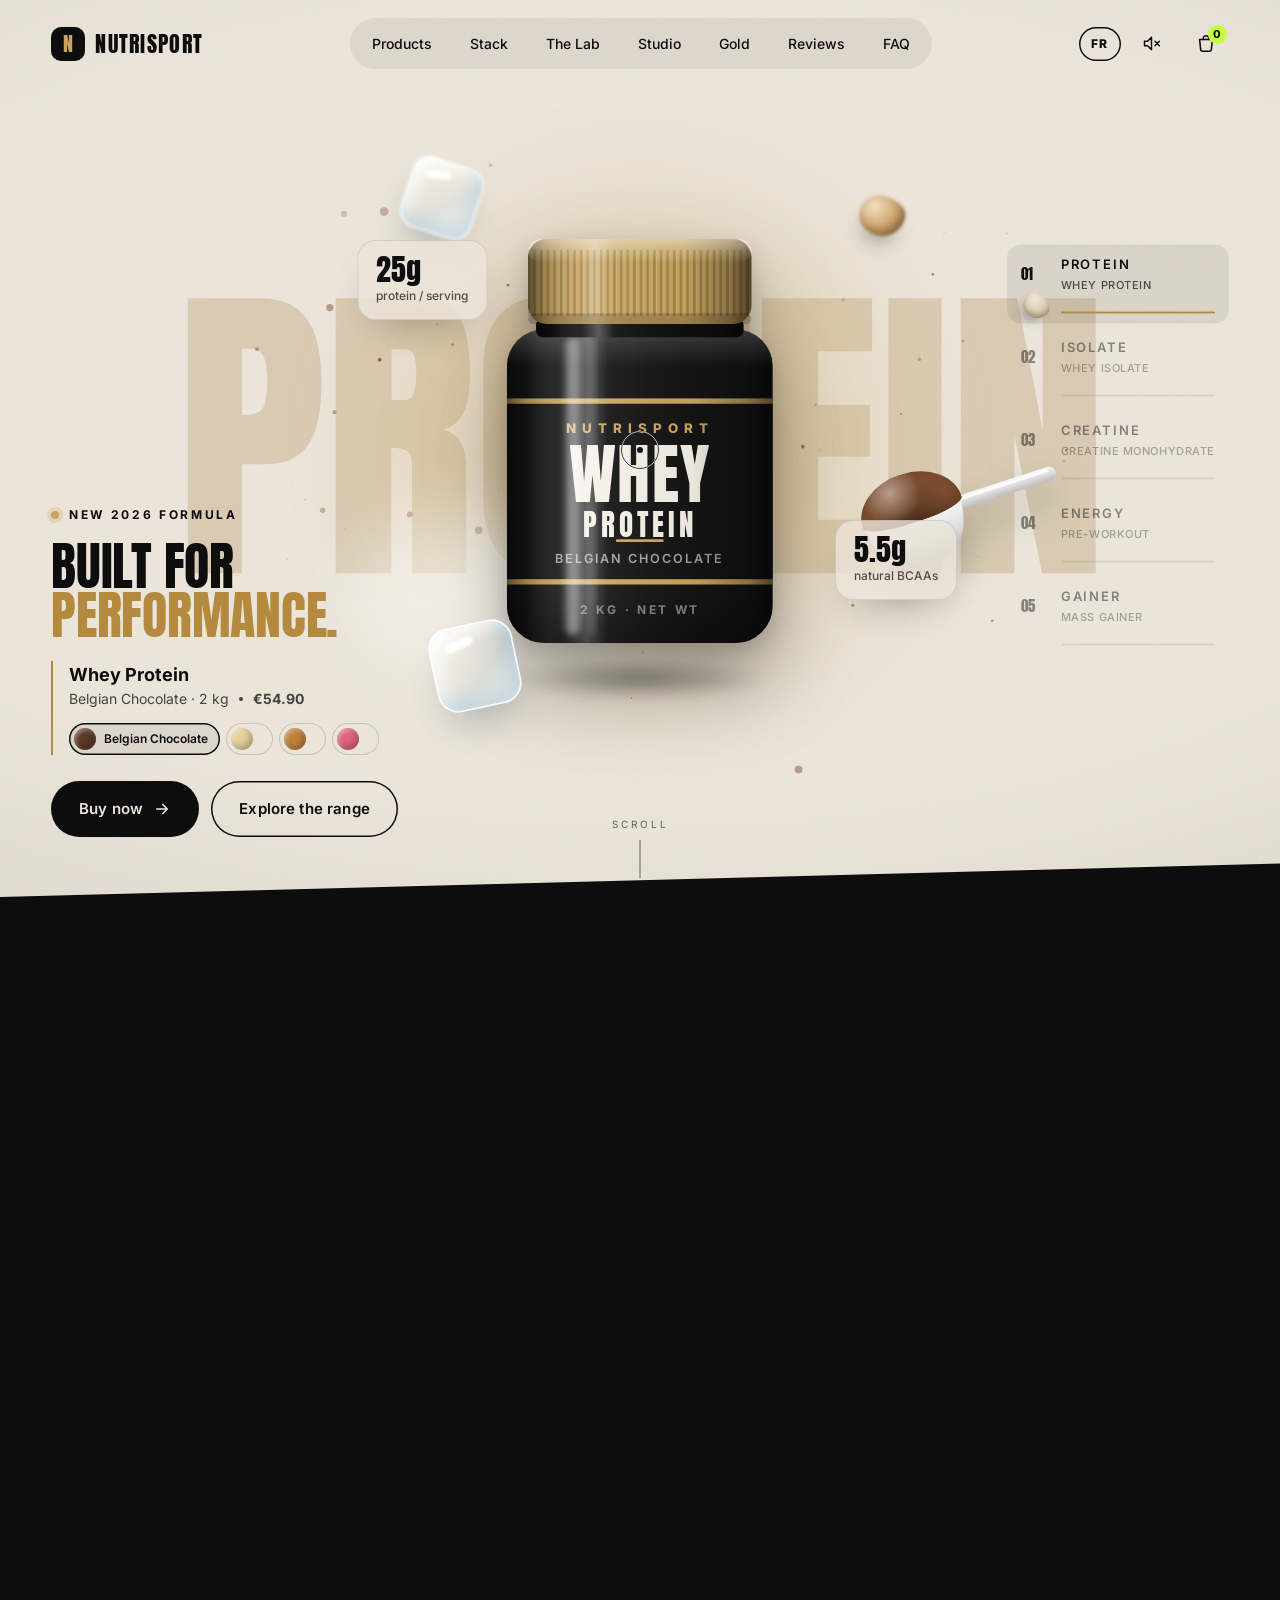
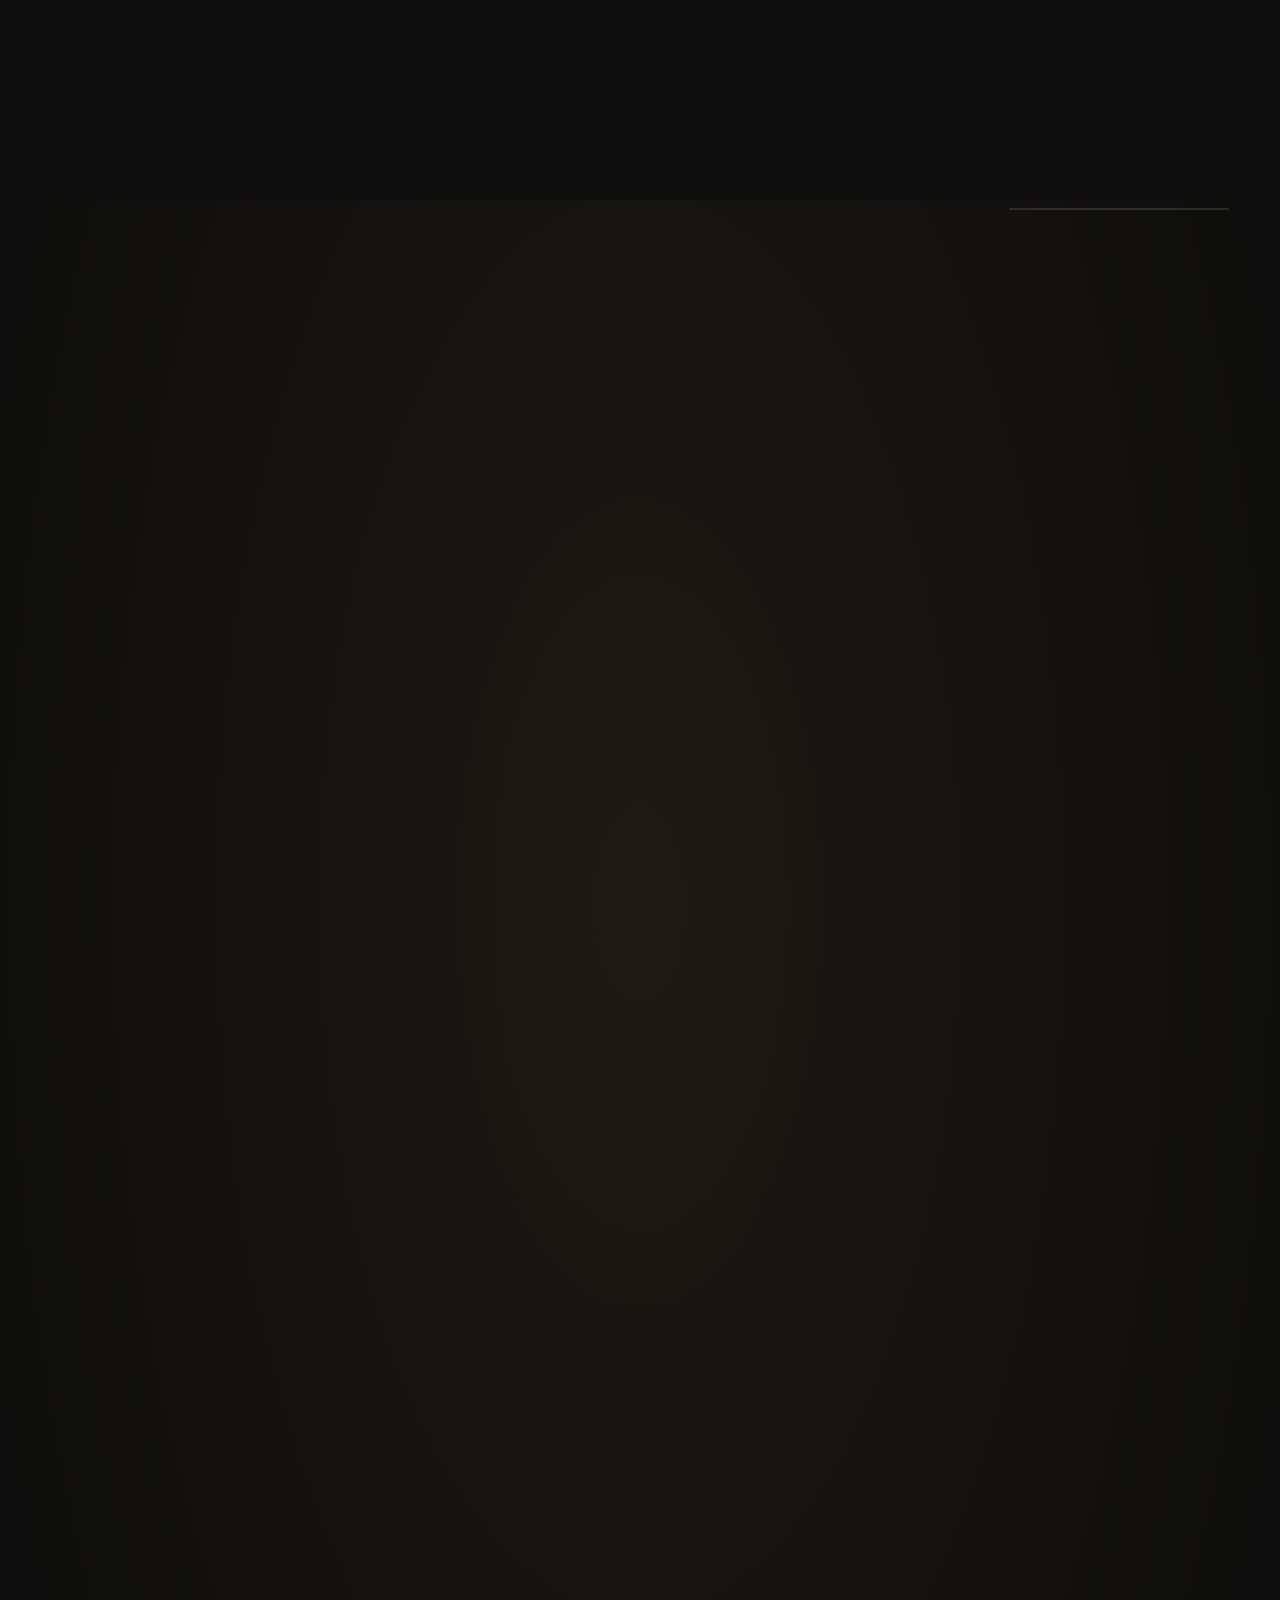
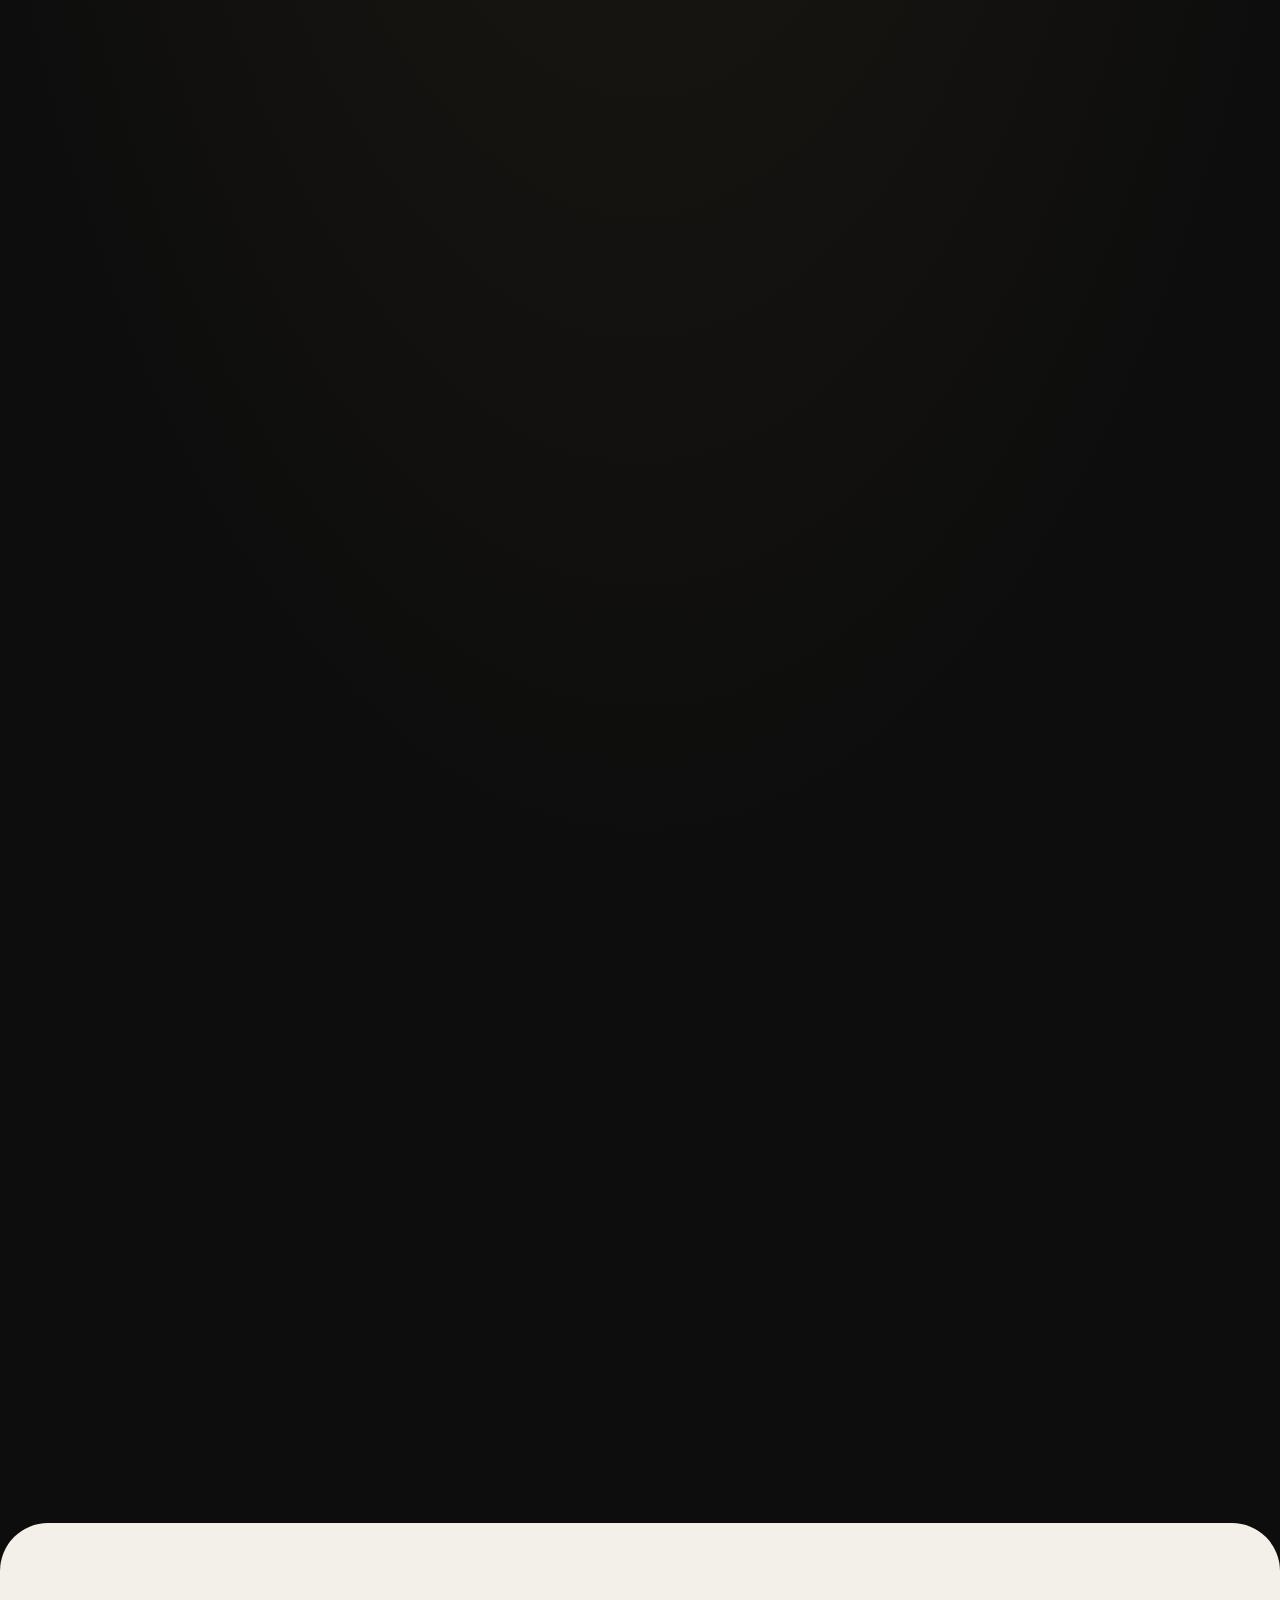
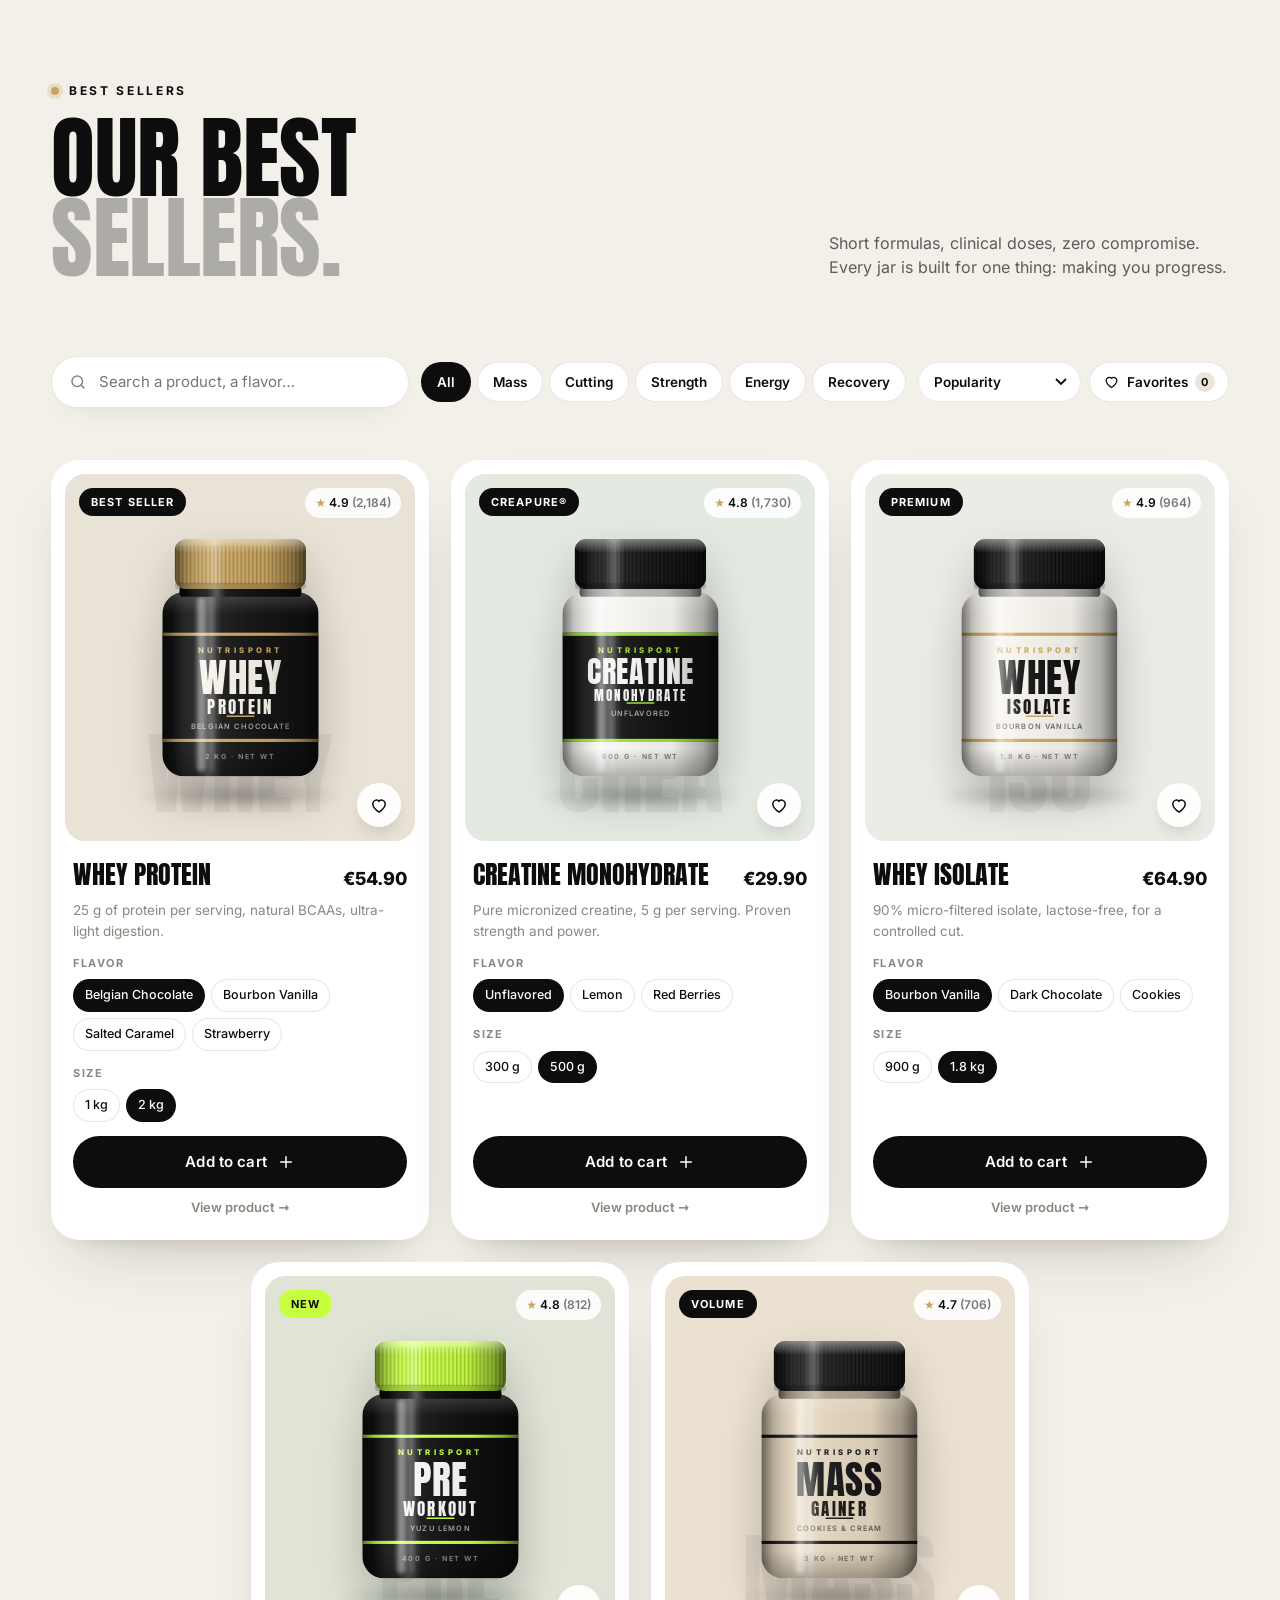
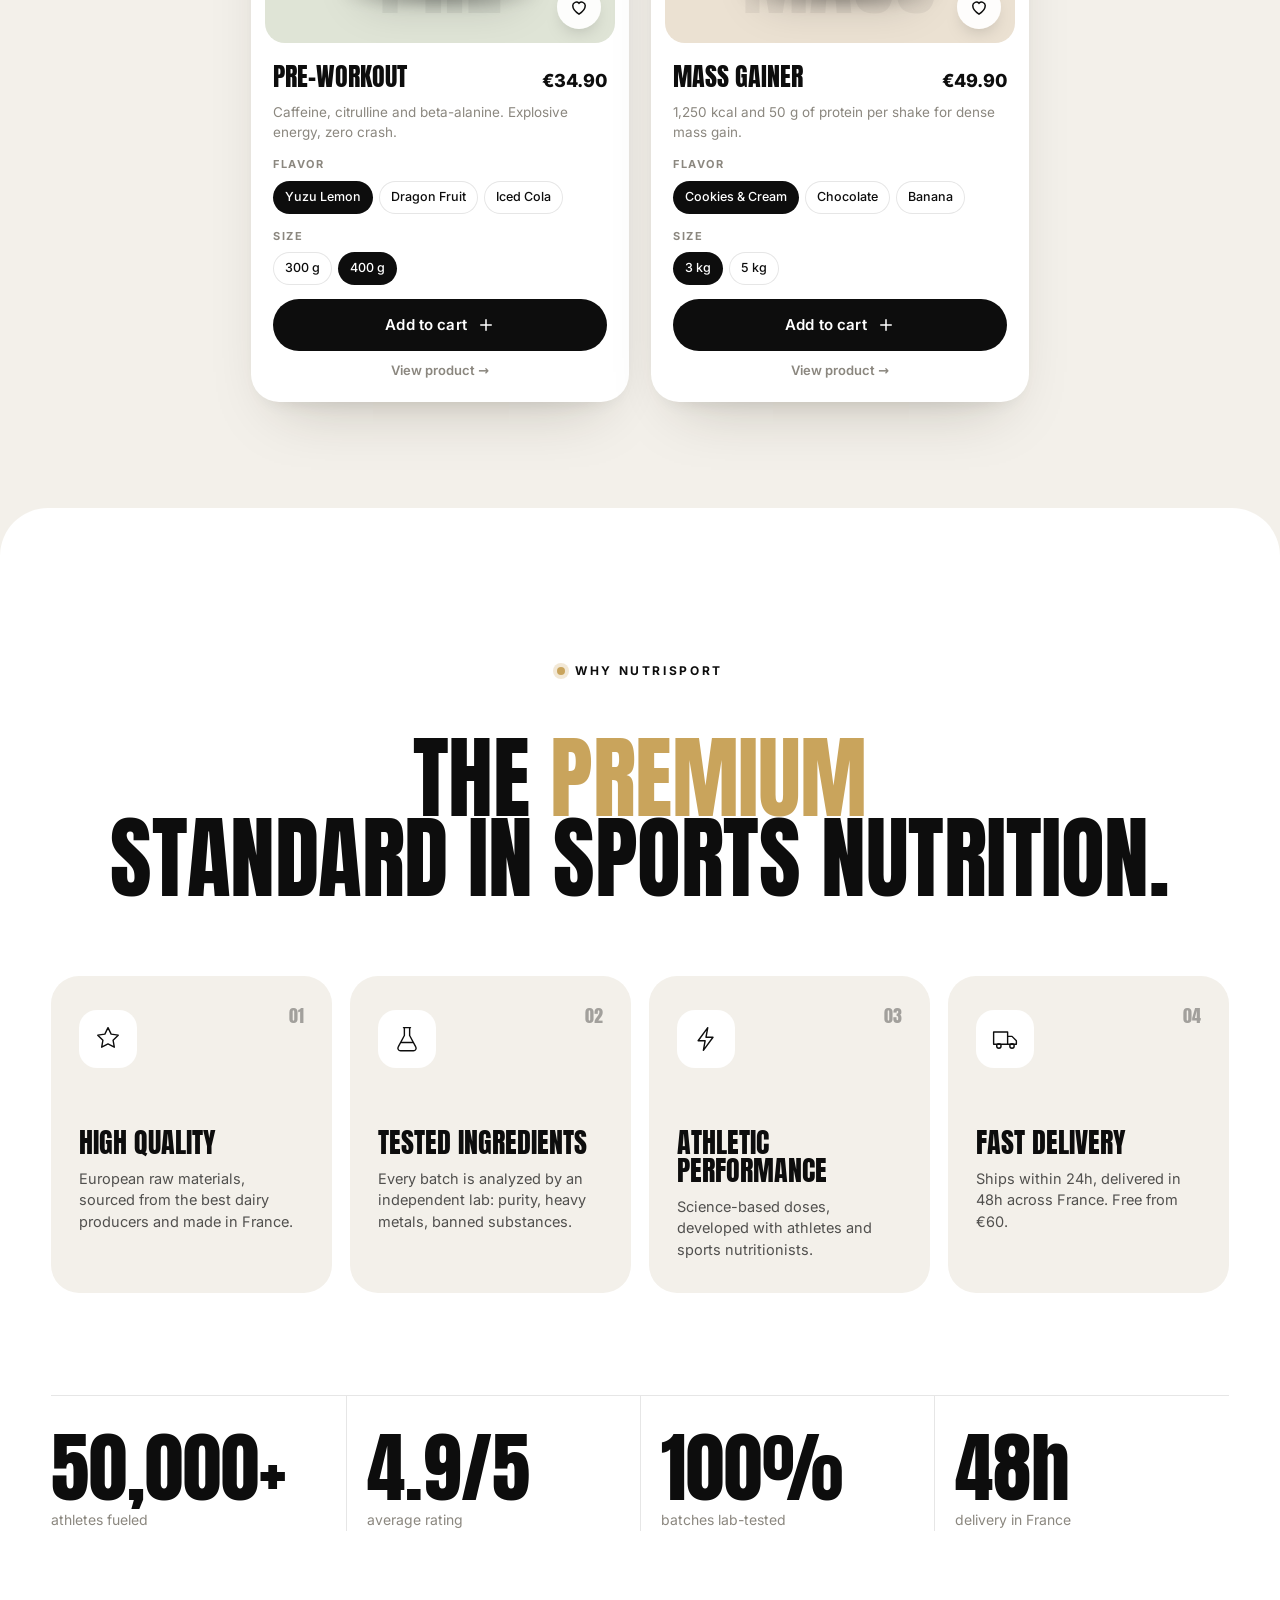
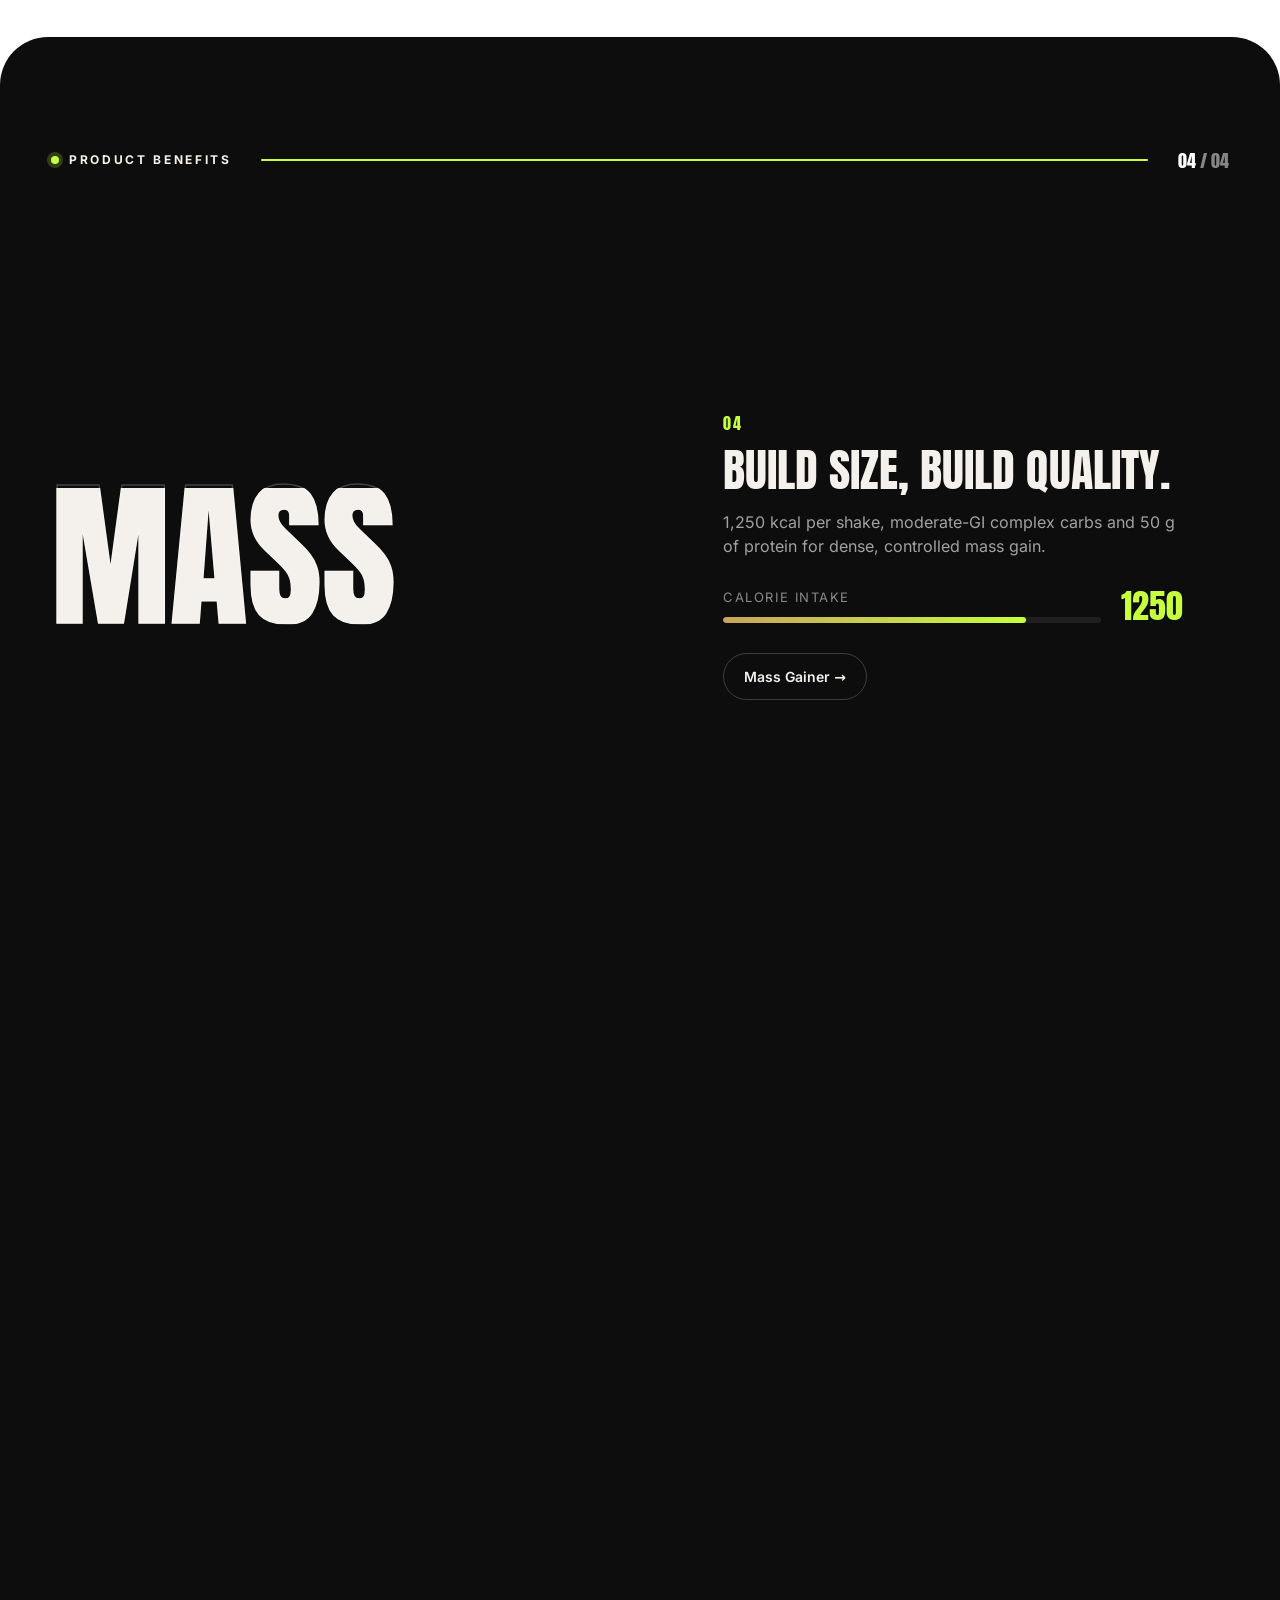
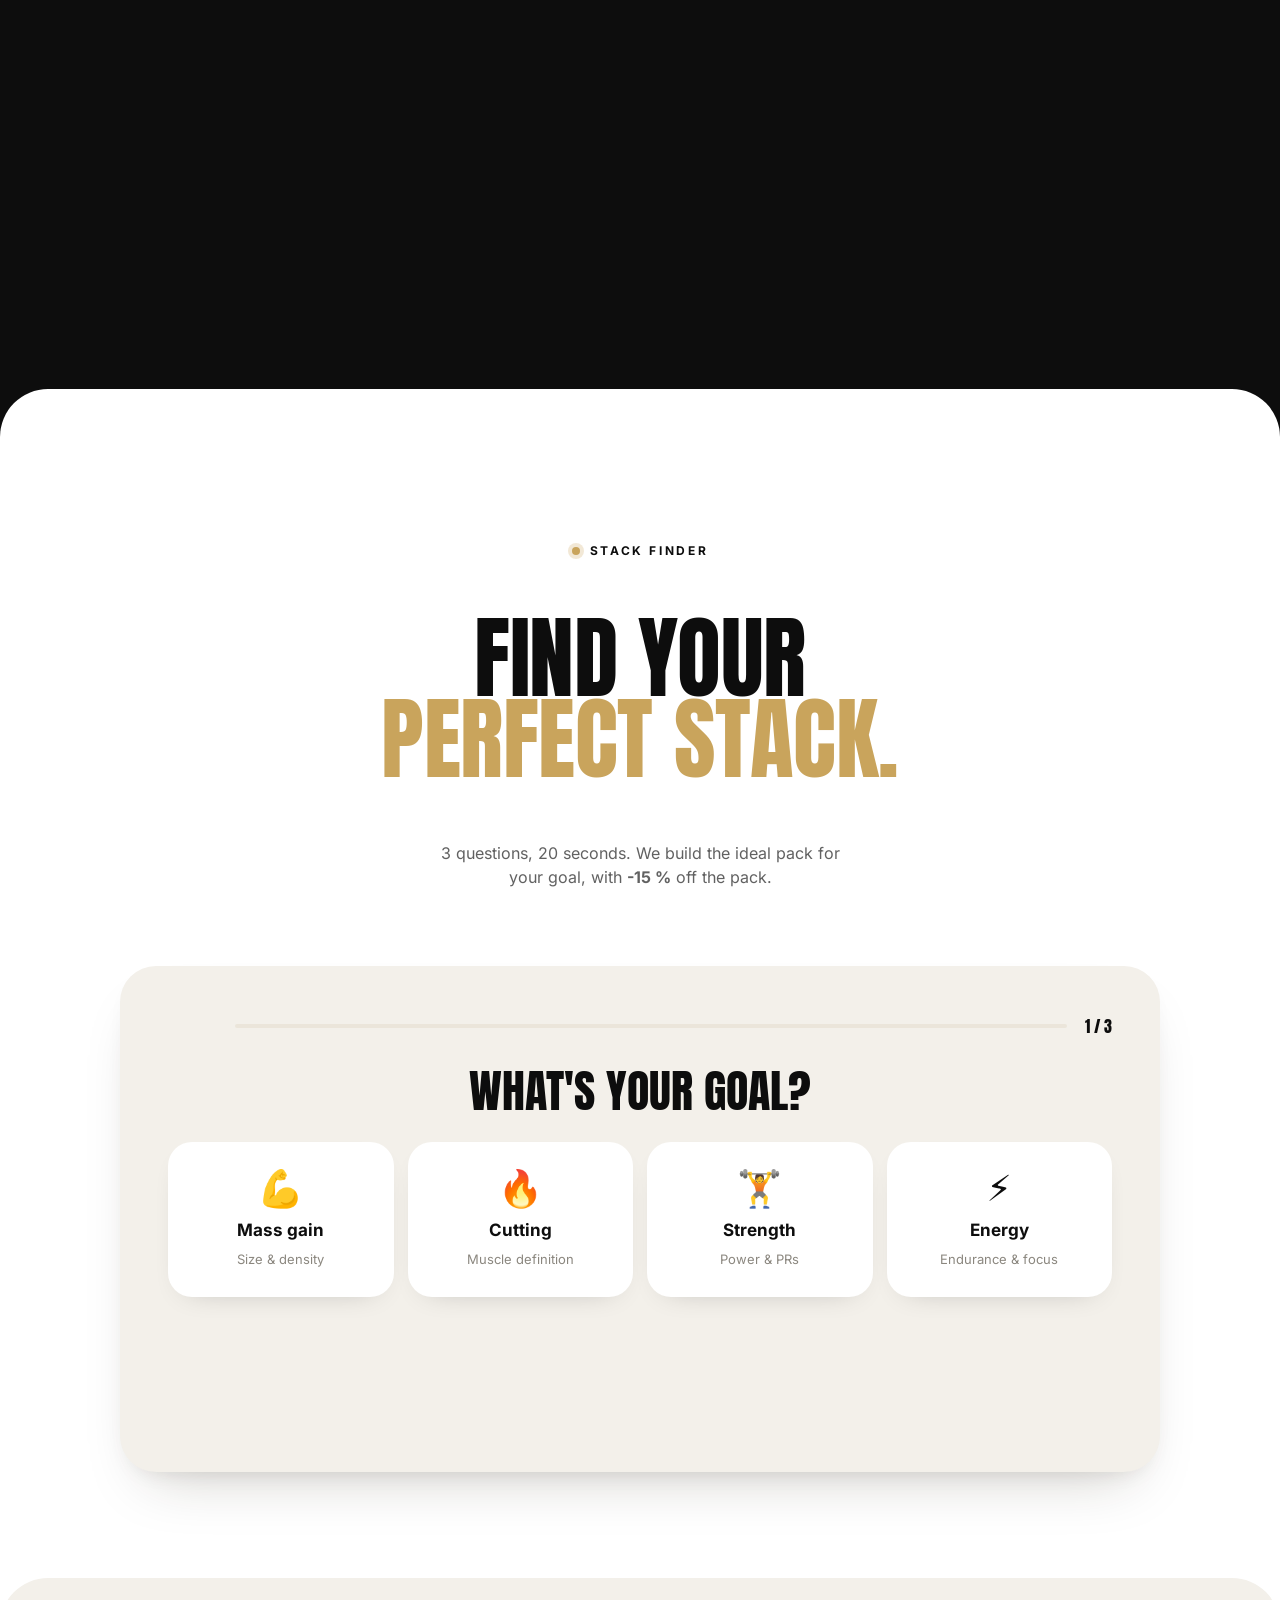
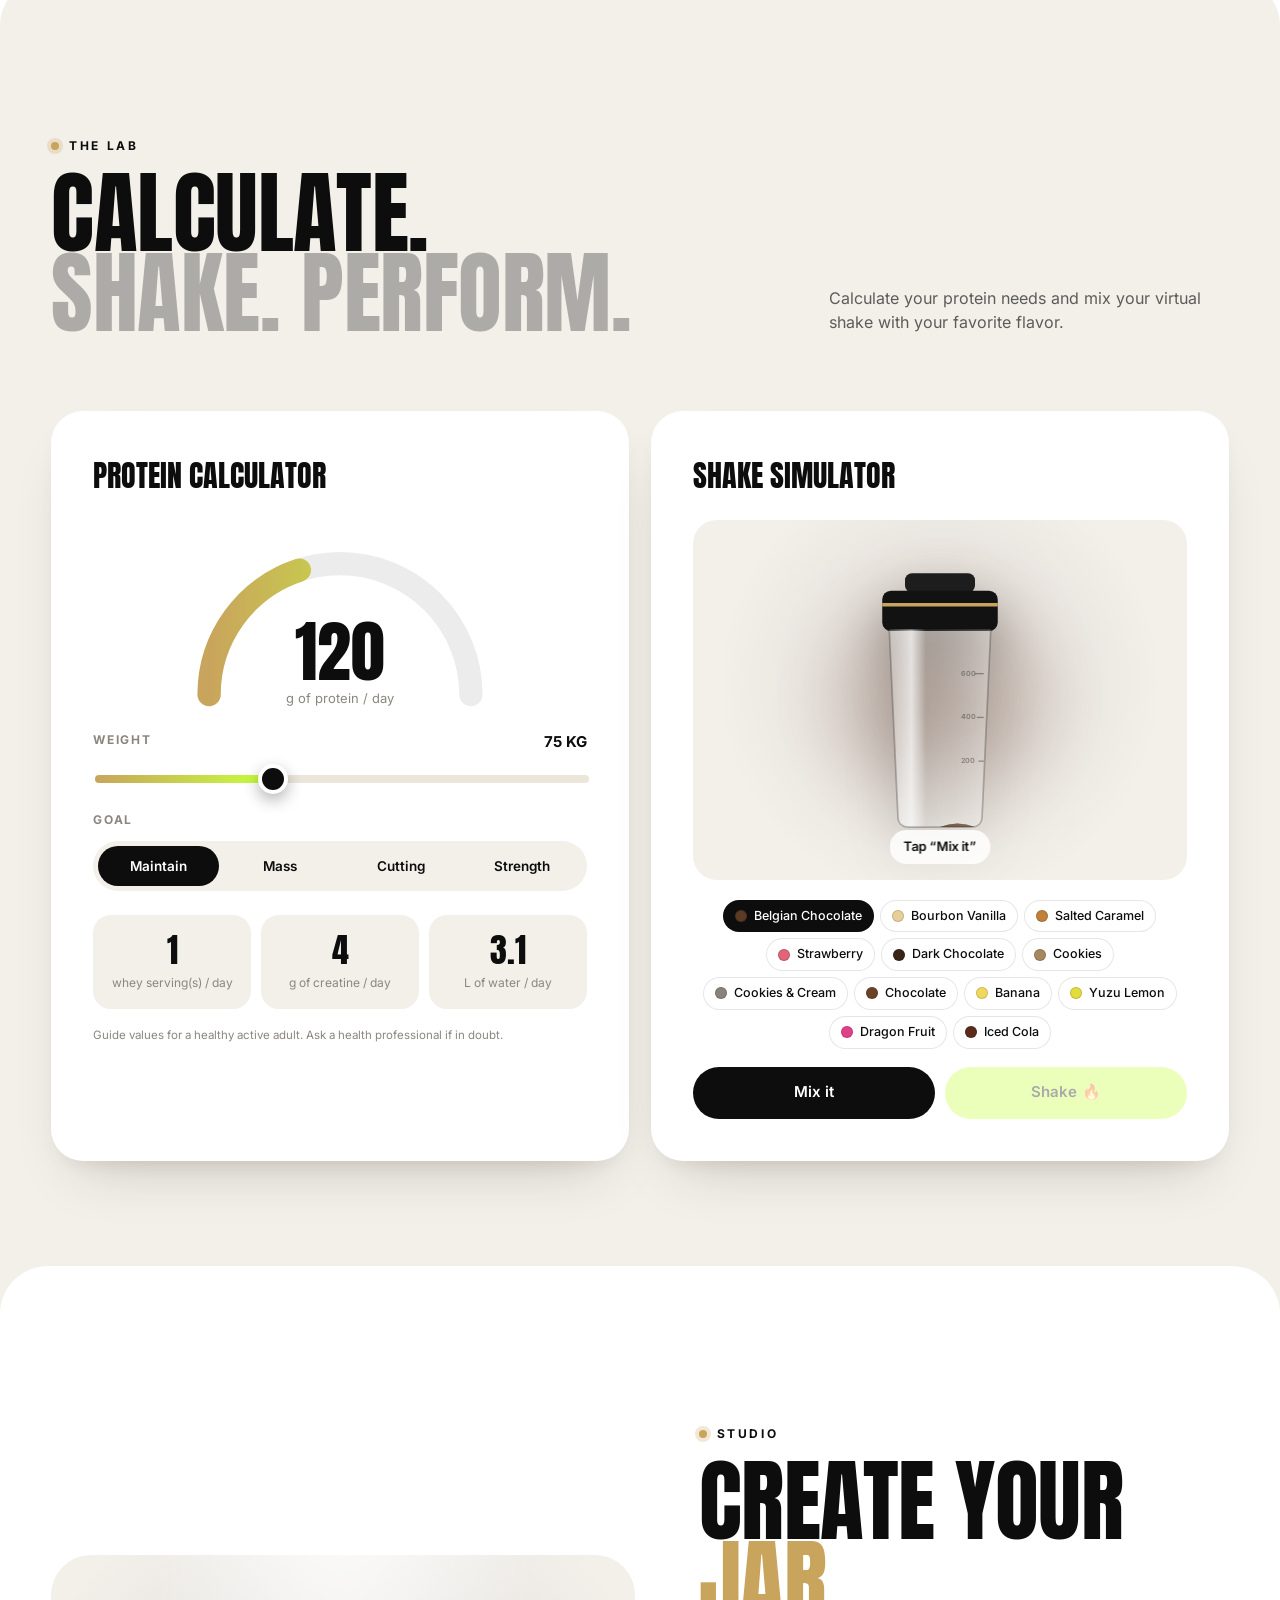
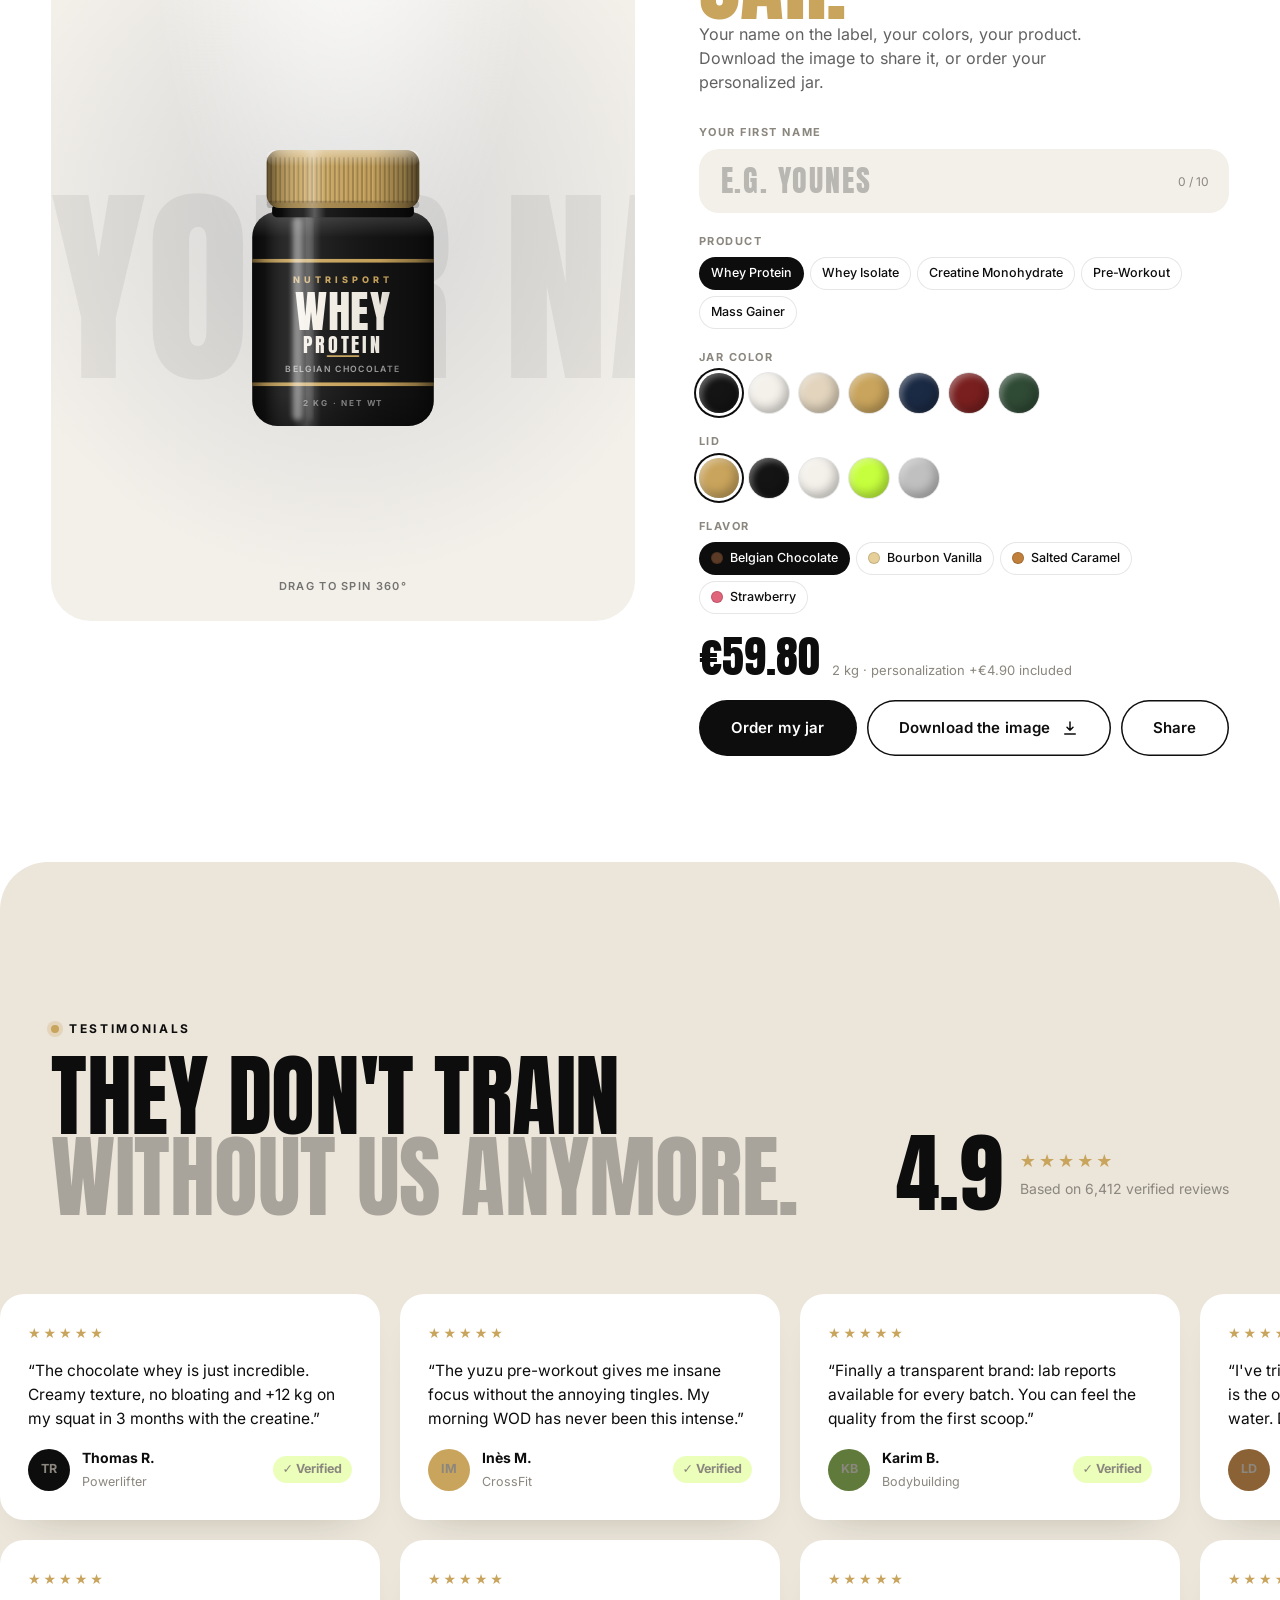
==== commit c0e3863e: "Fix language switch on URLs with a #section and speed up the site - Language switch: location.replac" ====
--- a/index.html
+++ b/index.html
@@ -10,6 +10,11 @@
   <!-- Fonts are self-hosted: no external request can block the page -->
   <link rel="preload" href="assets/fonts/anton-latin.woff2" as="font" type="font/woff2" crossorigin />
   <link rel="preload" href="assets/fonts/inter-latin-var.woff2" as="font" type="font/woff2" crossorigin />
+  <!-- the import map must come before any module (pre)loading -->
+  <script type="importmap">{ "imports": { "three": "./assets/vendor/three/three.module.min.js" } }</script>
+  <!-- start downloading the 3D engine right away, in parallel with the page -->
+  <link rel="modulepreload" href="assets/vendor/three/three.module.min.js" />
+  <link rel="modulepreload" href="assets/js/jar3d.js" />
   <link rel="stylesheet" href="assets/css/styles.css" />
   <script>
     /* Failsafe: never leave visitors stuck on the loading screen, even if a script fails */
@@ -18,7 +23,6 @@
       if (b && b.classList.contains("is-loading")) { b.classList.remove("is-loading"); b.classList.add("is-loaded"); }
     }, 7000);
   </script>
-  <script type="importmap">{ "imports": { "three": "./assets/vendor/three/three.module.min.js" } }</script>
 </head>
 <body class="is-loading">
 
--- a/assets/css/styles.css
+++ b/assets/css/styles.css
@@ -326,7 +326,6 @@
   background:
     linear-gradient(135deg, rgba(255,255,255,.95) 0%, rgba(255,255,255,.15) 35%, rgba(200,225,240,.25) 60%, rgba(255,255,255,.7) 100%);
   box-shadow: inset 0 0 0 1.5px rgba(255,255,255,.85), inset -8px -10px 18px rgba(150,190,215,.45), inset 6px 6px 14px rgba(255,255,255,.9), 0 20px 30px -10px rgba(60,90,110,.3);
-  backdrop-filter: blur(4px); -webkit-backdrop-filter: blur(4px);
 }
 .ice > i::after { content: ""; position: absolute; left: 14px; top: 12px; width: 26px; height: 8px; border-radius: 6px; background: rgba(255,255,255,.95); transform: rotate(-12deg); filter: blur(1px); }
 
@@ -381,8 +380,7 @@
   position: relative; z-index: 6; pointer-events: none;
   display: flex; flex-direction: column; gap: 2px;
   padding: 14px 18px; border-radius: 18px;
-  background: color-mix(in srgb, var(--hero-bg) 55%, transparent);
-  backdrop-filter: blur(14px); -webkit-backdrop-filter: blur(14px);
+  background: color-mix(in srgb, var(--hero-bg) 82%, transparent);
   border: 1px solid color-mix(in srgb, var(--hero-ink) 10%, transparent);
   box-shadow: 0 20px 40px -20px rgba(0,0,0,.3);
   opacity: 0; transition: opacity .8s var(--ease), transform .8s var(--ease-out);
@@ -516,7 +514,7 @@
   font-size: 11px; font-weight: 700; letter-spacing: .1em; text-transform: uppercase;
 }
 .product-tag--neon { background: var(--neon); color: var(--ink); }
-.product-rating { position: absolute; z-index: 2; top: 14px; right: 14px; font-size: 12px; font-weight: 600; padding: 6px 10px; border-radius: 999px; background: rgba(255,255,255,.8); backdrop-filter: blur(6px); }
+.product-rating { position: absolute; z-index: 2; top: 14px; right: 14px; font-size: 12px; font-weight: 600; padding: 6px 10px; border-radius: 999px; background: rgba(255,255,255,.88); }
 .product-rating b { color: var(--gold); }
 .product-body { padding: 20px 8px 0; display: flex; flex-direction: column; gap: 14px; flex: 1; }
 .product-top { display: flex; justify-content: space-between; align-items: baseline; gap: 10px; }
@@ -907,7 +905,9 @@
 .jar3d { position: absolute; inset: -14% -30%; z-index: 2; pointer-events: auto; cursor: grab; }
 .jar3d canvas { width: 100% !important; height: 100% !important; display: block; }
 .jar3d.is-dragging { cursor: grabbing; }
-body.has-3d .hero-jars { visibility: hidden; }
+.jar3d canvas, .gold-jar canvas, .creator-jar canvas, .pdp-jar3d canvas { opacity: 0; transition: opacity .7s var(--ease); }
+.jar3d.is-3d canvas, .gold-jar.is-3d canvas, .creator-jar.is-3d canvas, .pdp-jar3d.is-3d canvas { opacity: 1; }
+body.has-3d .hero-jars { opacity: 0; visibility: hidden; transition: opacity .5s, visibility 0s .5s; }
 body.has-3d .hero-product:hover .hero-jars { transform: none; }
 body.has-3d .hero-shadow { left: 20%; right: 20%; }
 .drag-hint {
@@ -1076,7 +1076,7 @@
 .gold-lead { color: rgba(244,241,236,.7); max-width: 460px; margin: 0 0 30px; }
 .gold-lead b { color: var(--gold-2); }
 .countdown { display: flex; gap: 10px; margin-bottom: 14px; }
-.countdown div { width: 86px; padding: 16px 0 12px; border-radius: 18px; text-align: center; background: rgba(255,255,255,.05); border: 1px solid rgba(201,164,92,.25); backdrop-filter: blur(8px); }
+.countdown div { width: 86px; padding: 16px 0 12px; border-radius: 18px; text-align: center; background: rgba(255,255,255,.06); border: 1px solid rgba(201,164,92,.25); }
 .countdown b { display: block; font-family: var(--font-display); font-weight: 400; font-size: 40px; line-height: 1; color: var(--gold-2); }
 .countdown b.flip { animation: flip .5s var(--ease-out); }
 @keyframes flip { from { transform: translateY(-40%); opacity: 0; } }
@@ -1196,7 +1196,7 @@
 .product-name a:hover { color: var(--gold); }
 .fav-btn {
   position: absolute; z-index: 3; right: 14px; bottom: 14px; width: 44px; height: 44px; border-radius: 50%;
-  display: grid; place-items: center; background: rgba(255,255,255,.85); backdrop-filter: blur(6px);
+  display: grid; place-items: center; background: rgba(255,255,255,.92);
   box-shadow: 0 8px 20px -10px rgba(0,0,0,.35); transition: transform .4s var(--ease), background .3s;
 }
 .fav-btn svg { fill: none; stroke: var(--ink); stroke-width: 1.8; transition: fill .3s, stroke .3s, transform .4s var(--ease); }
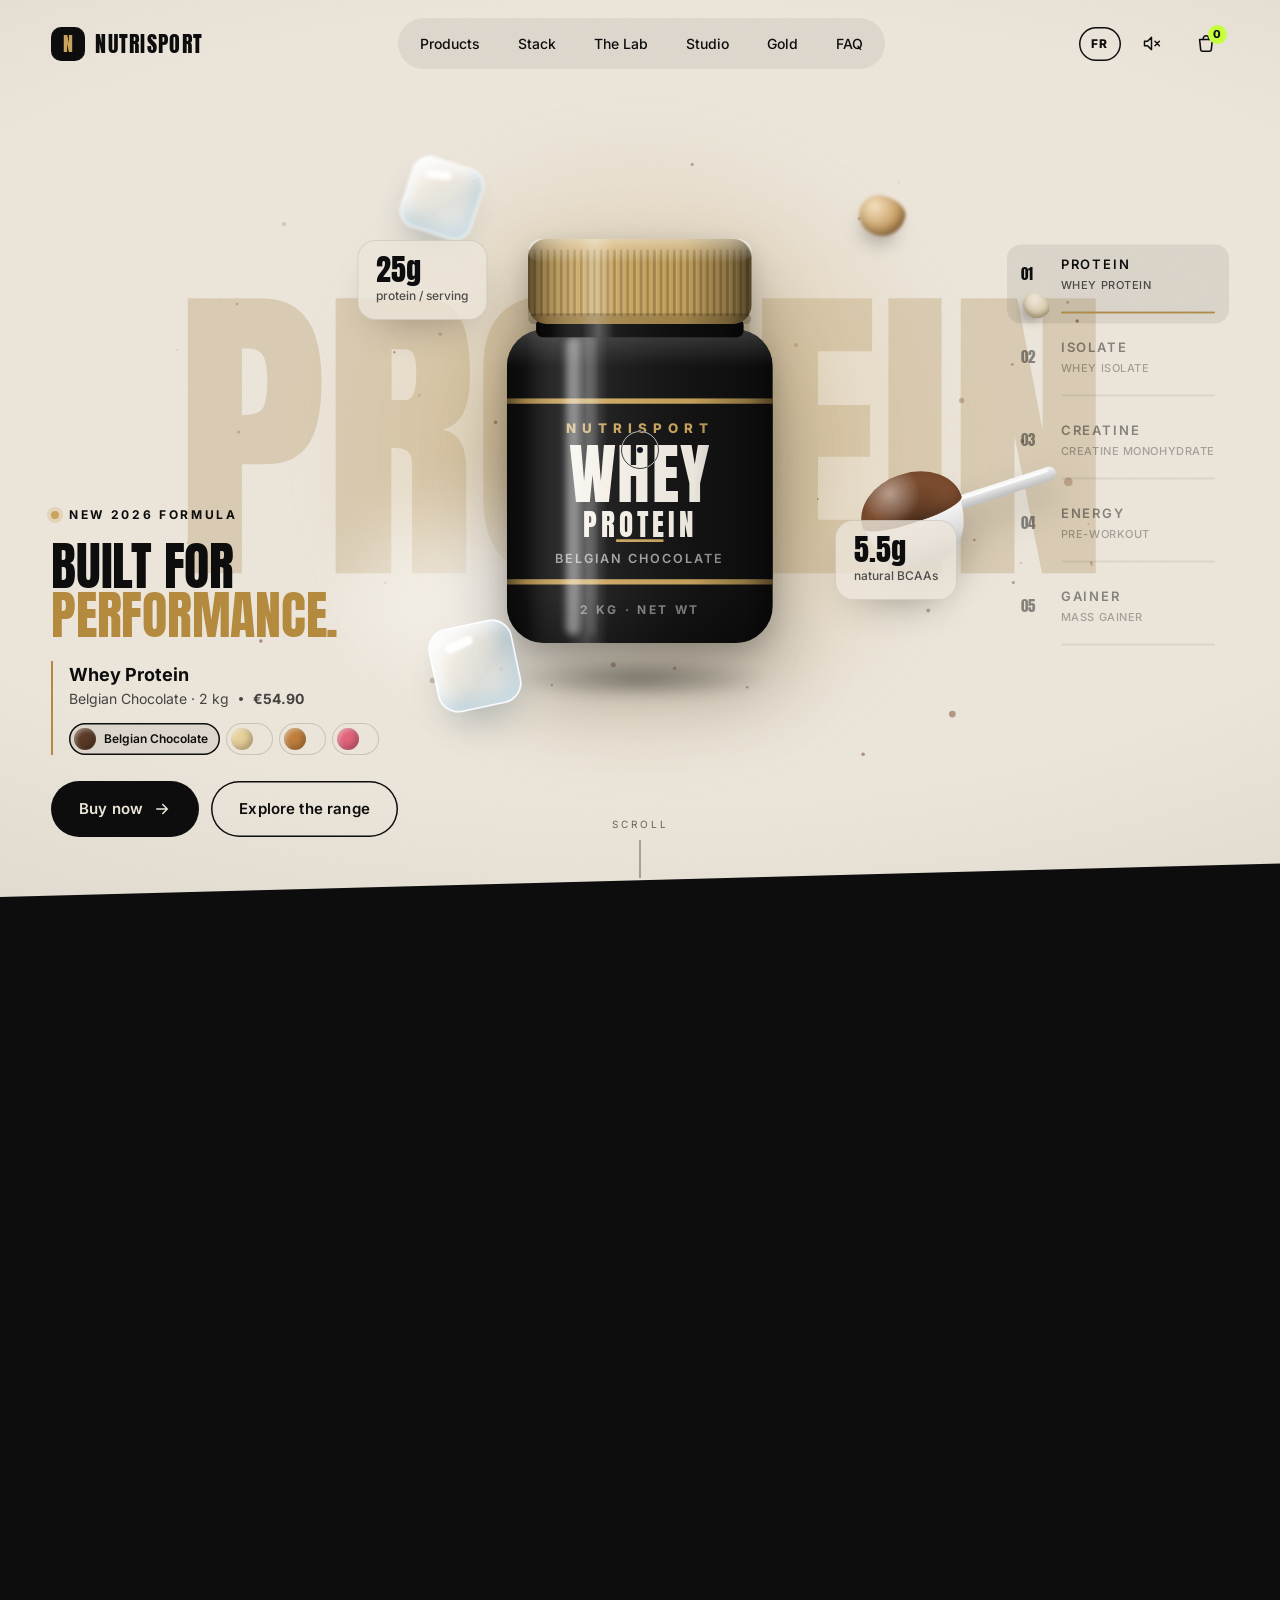
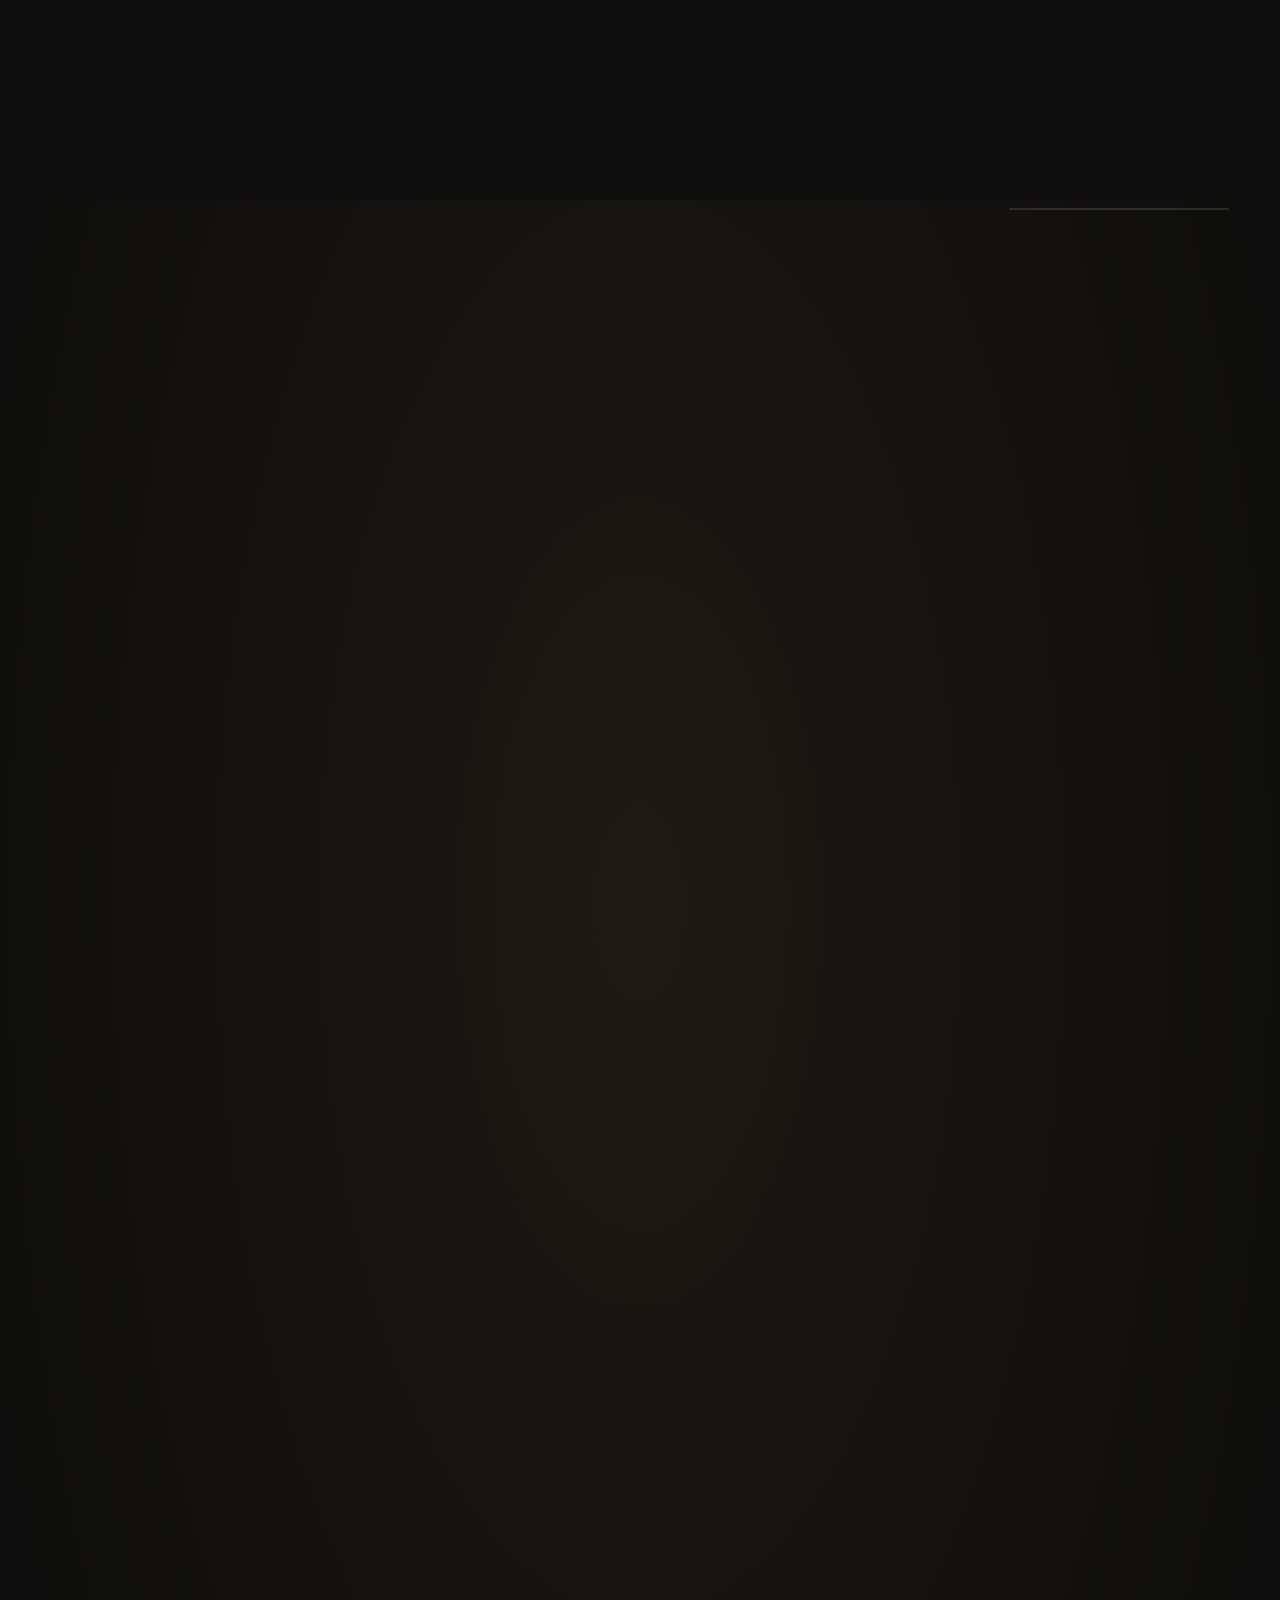
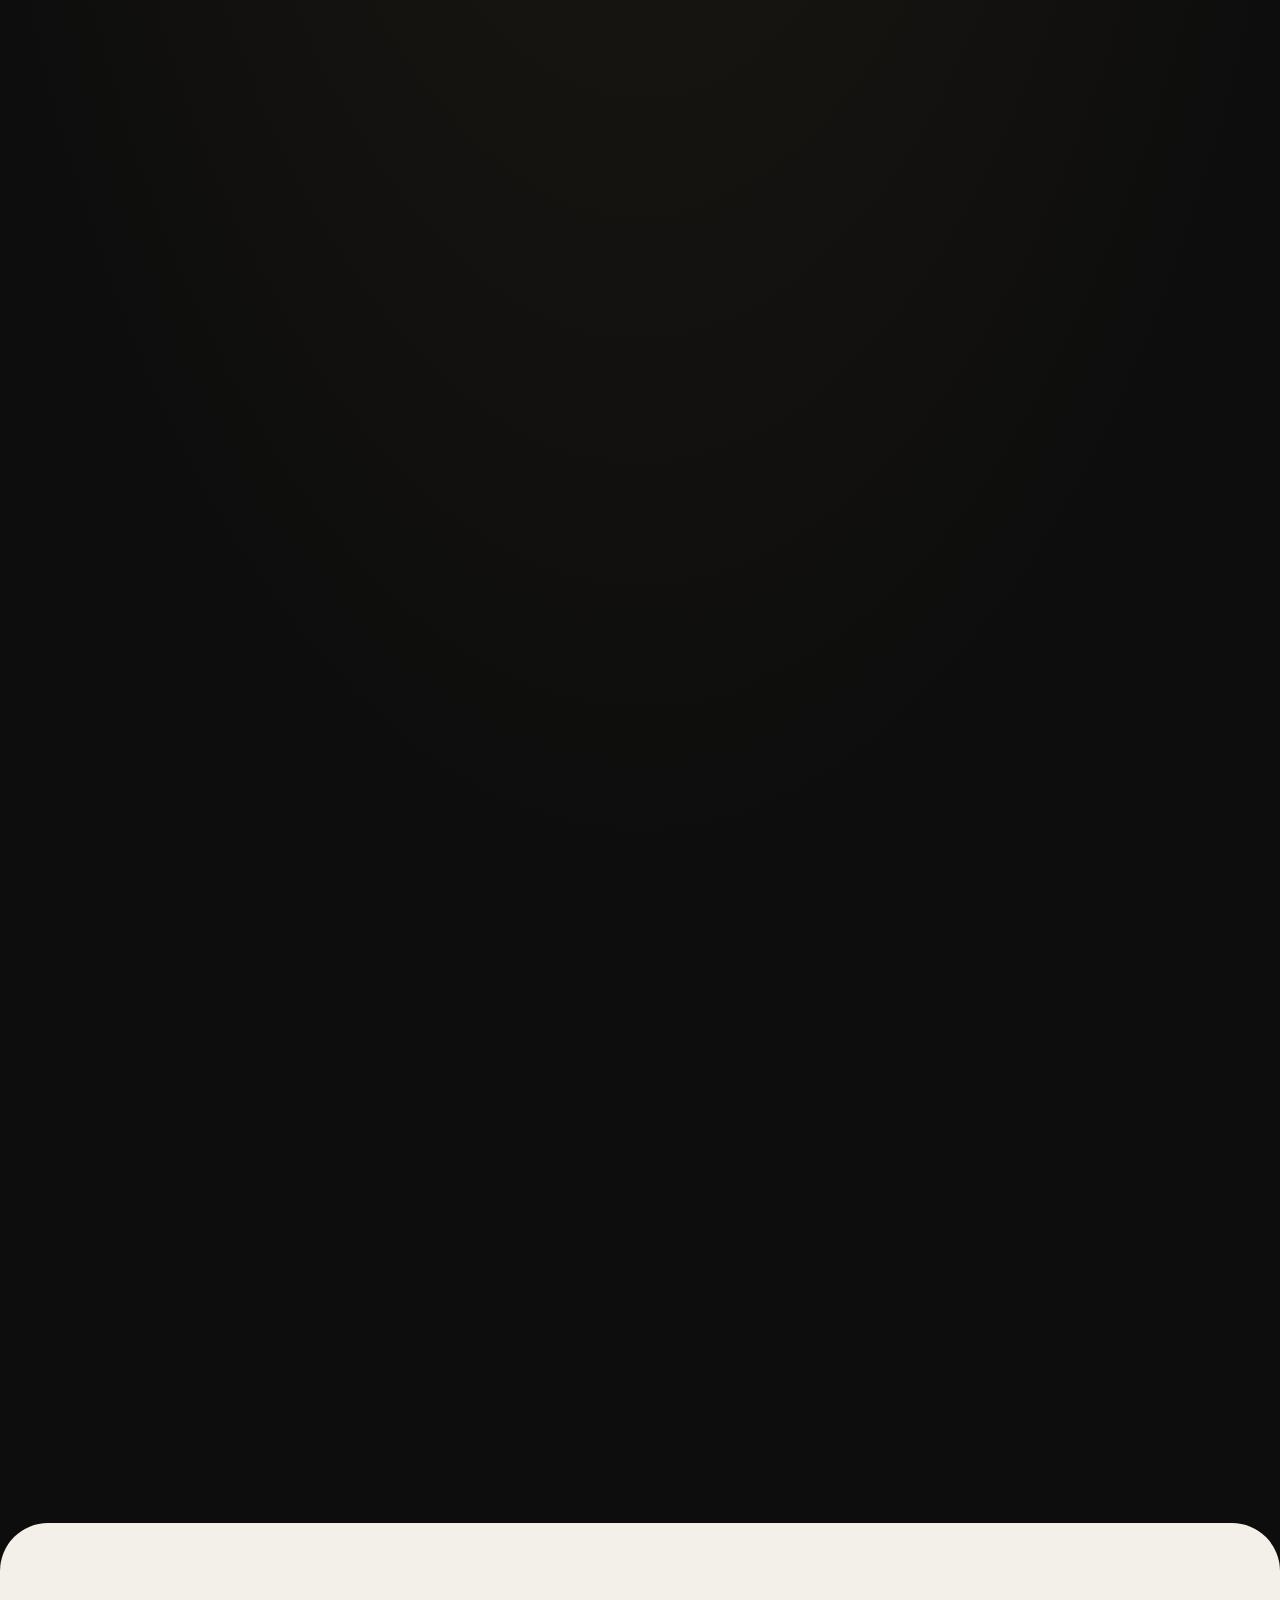
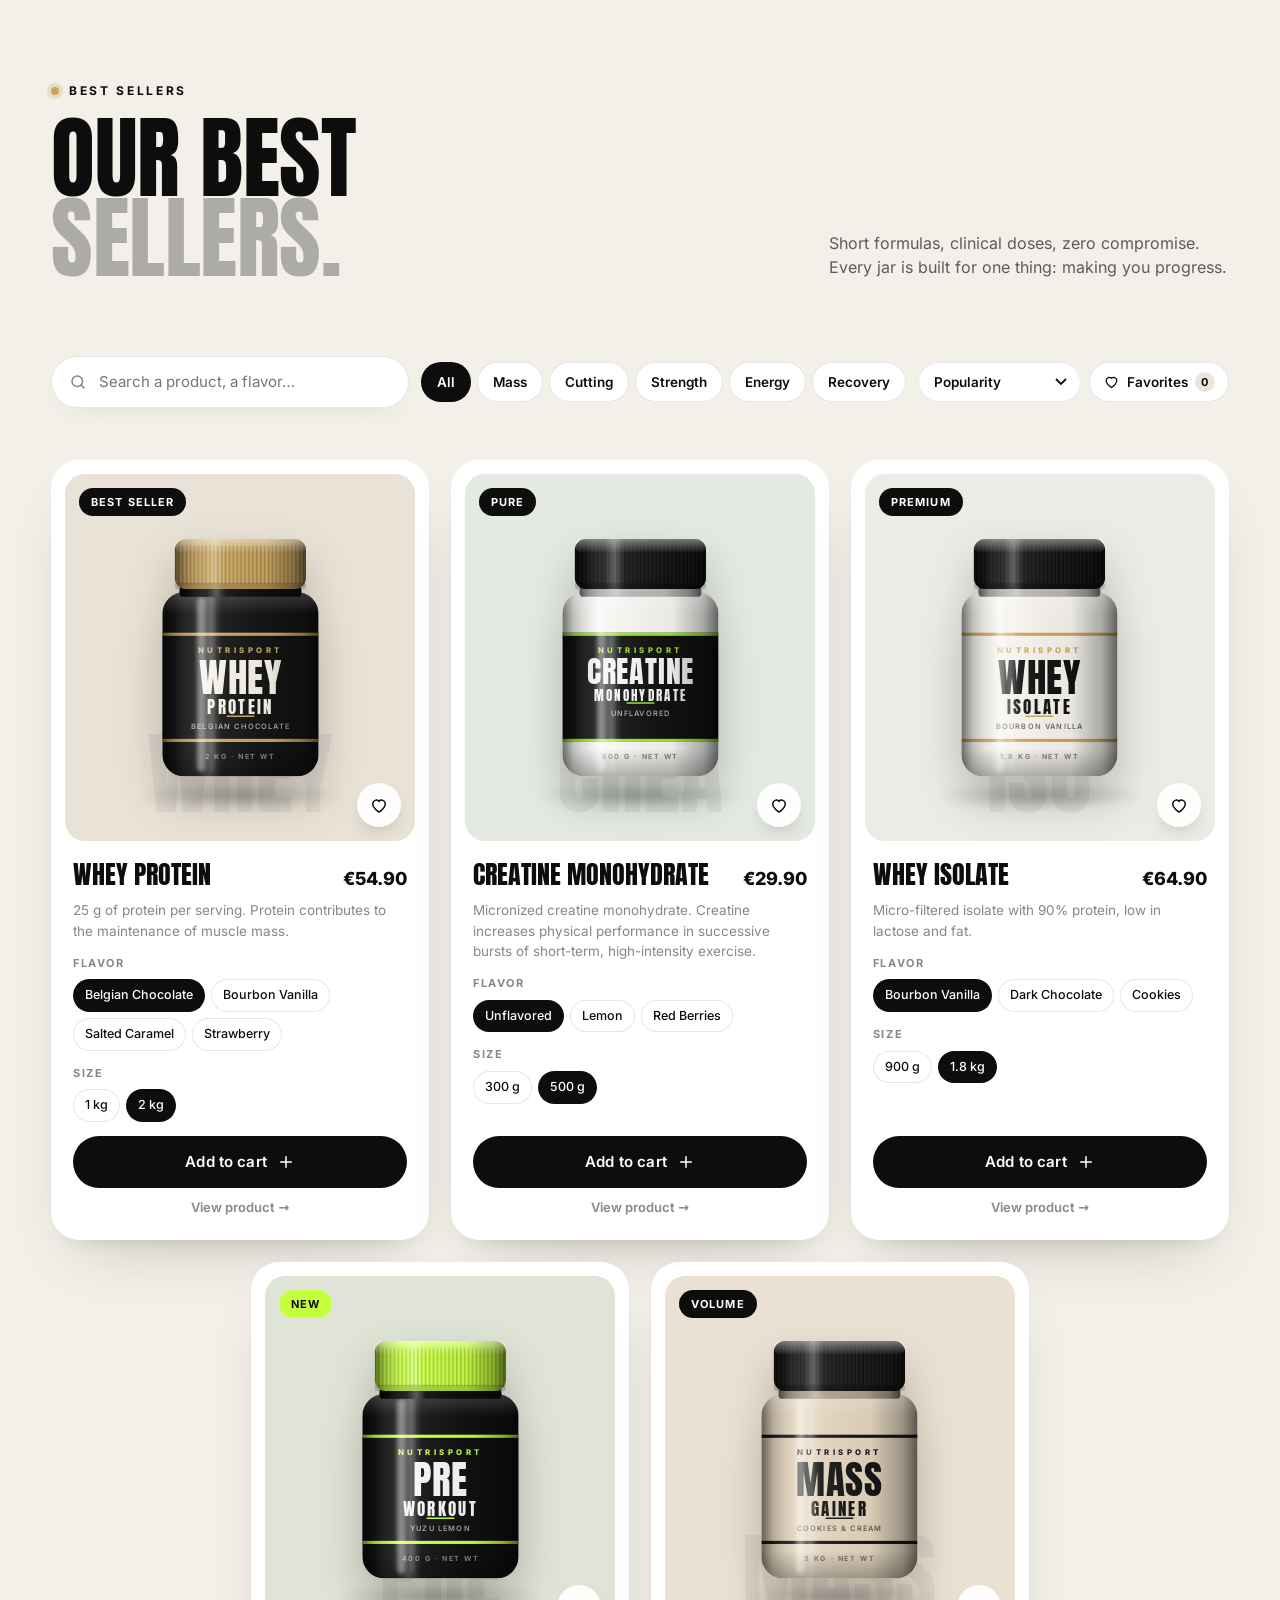
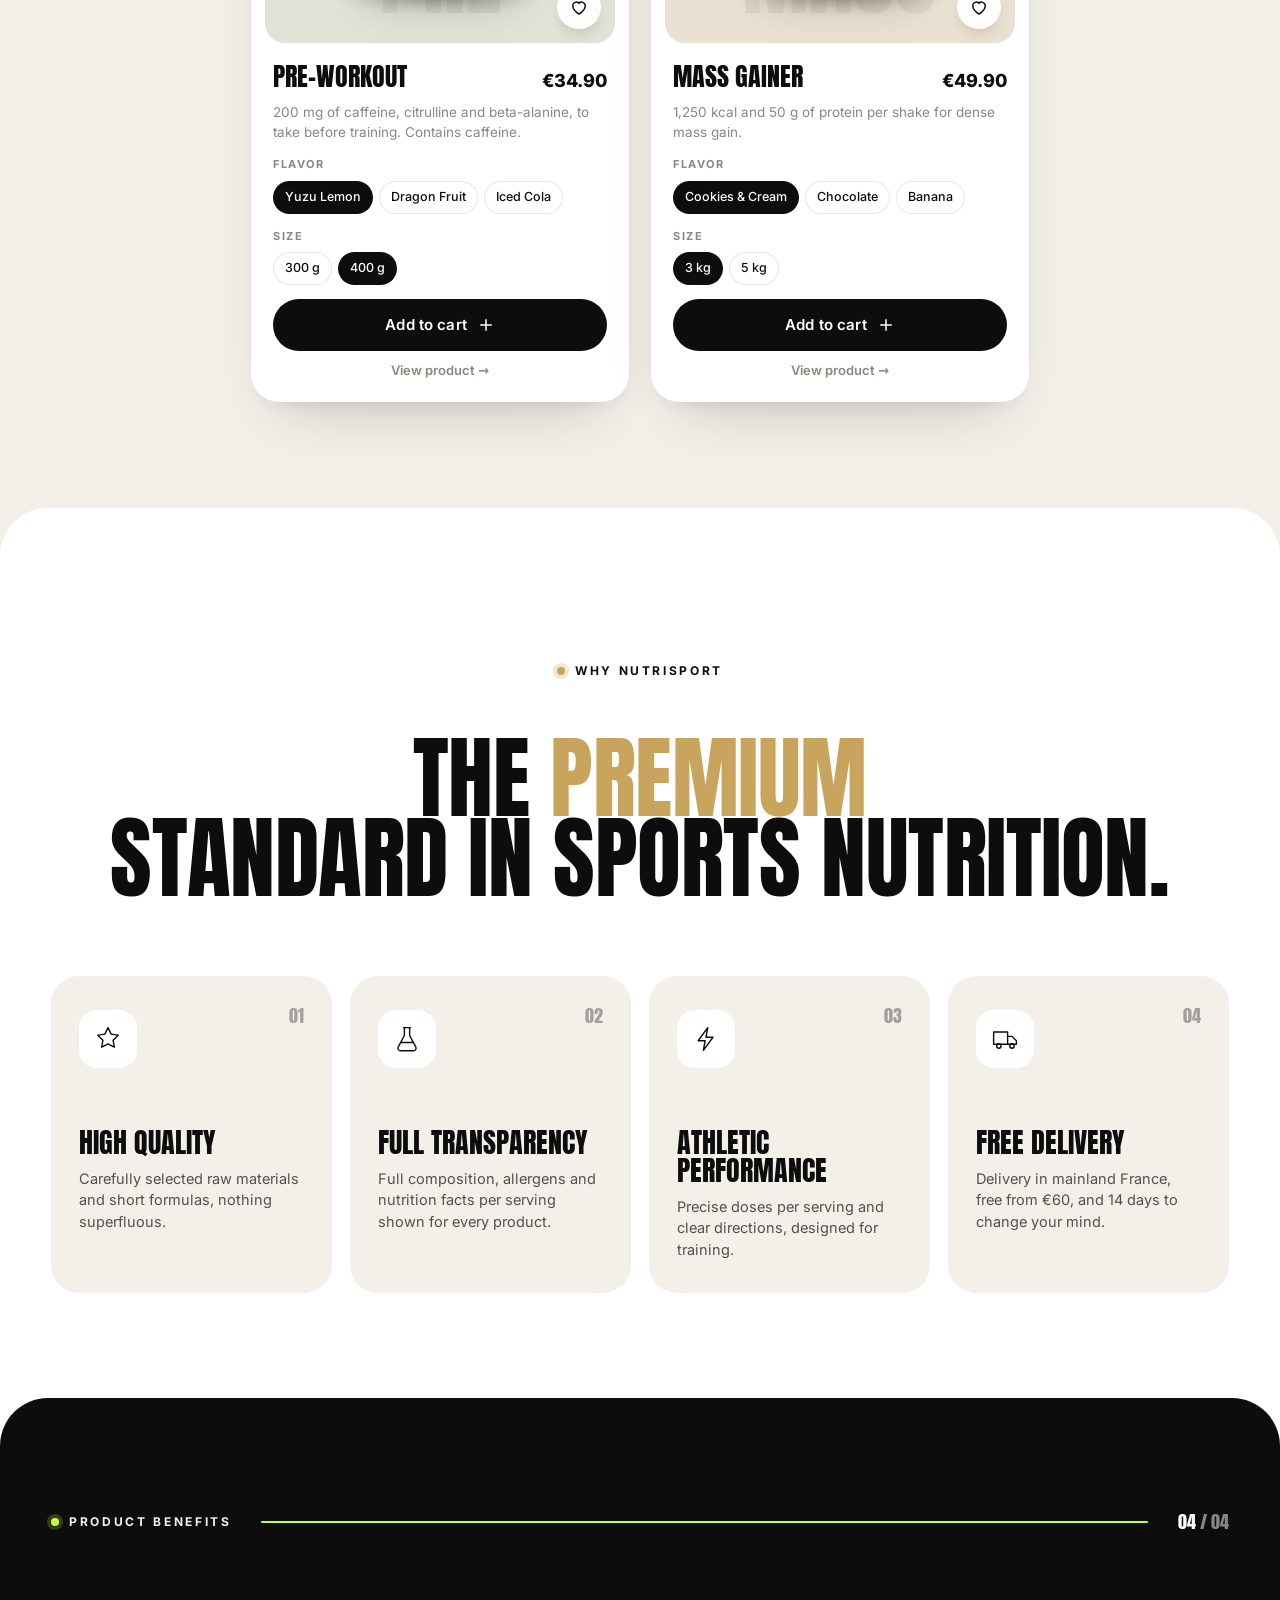
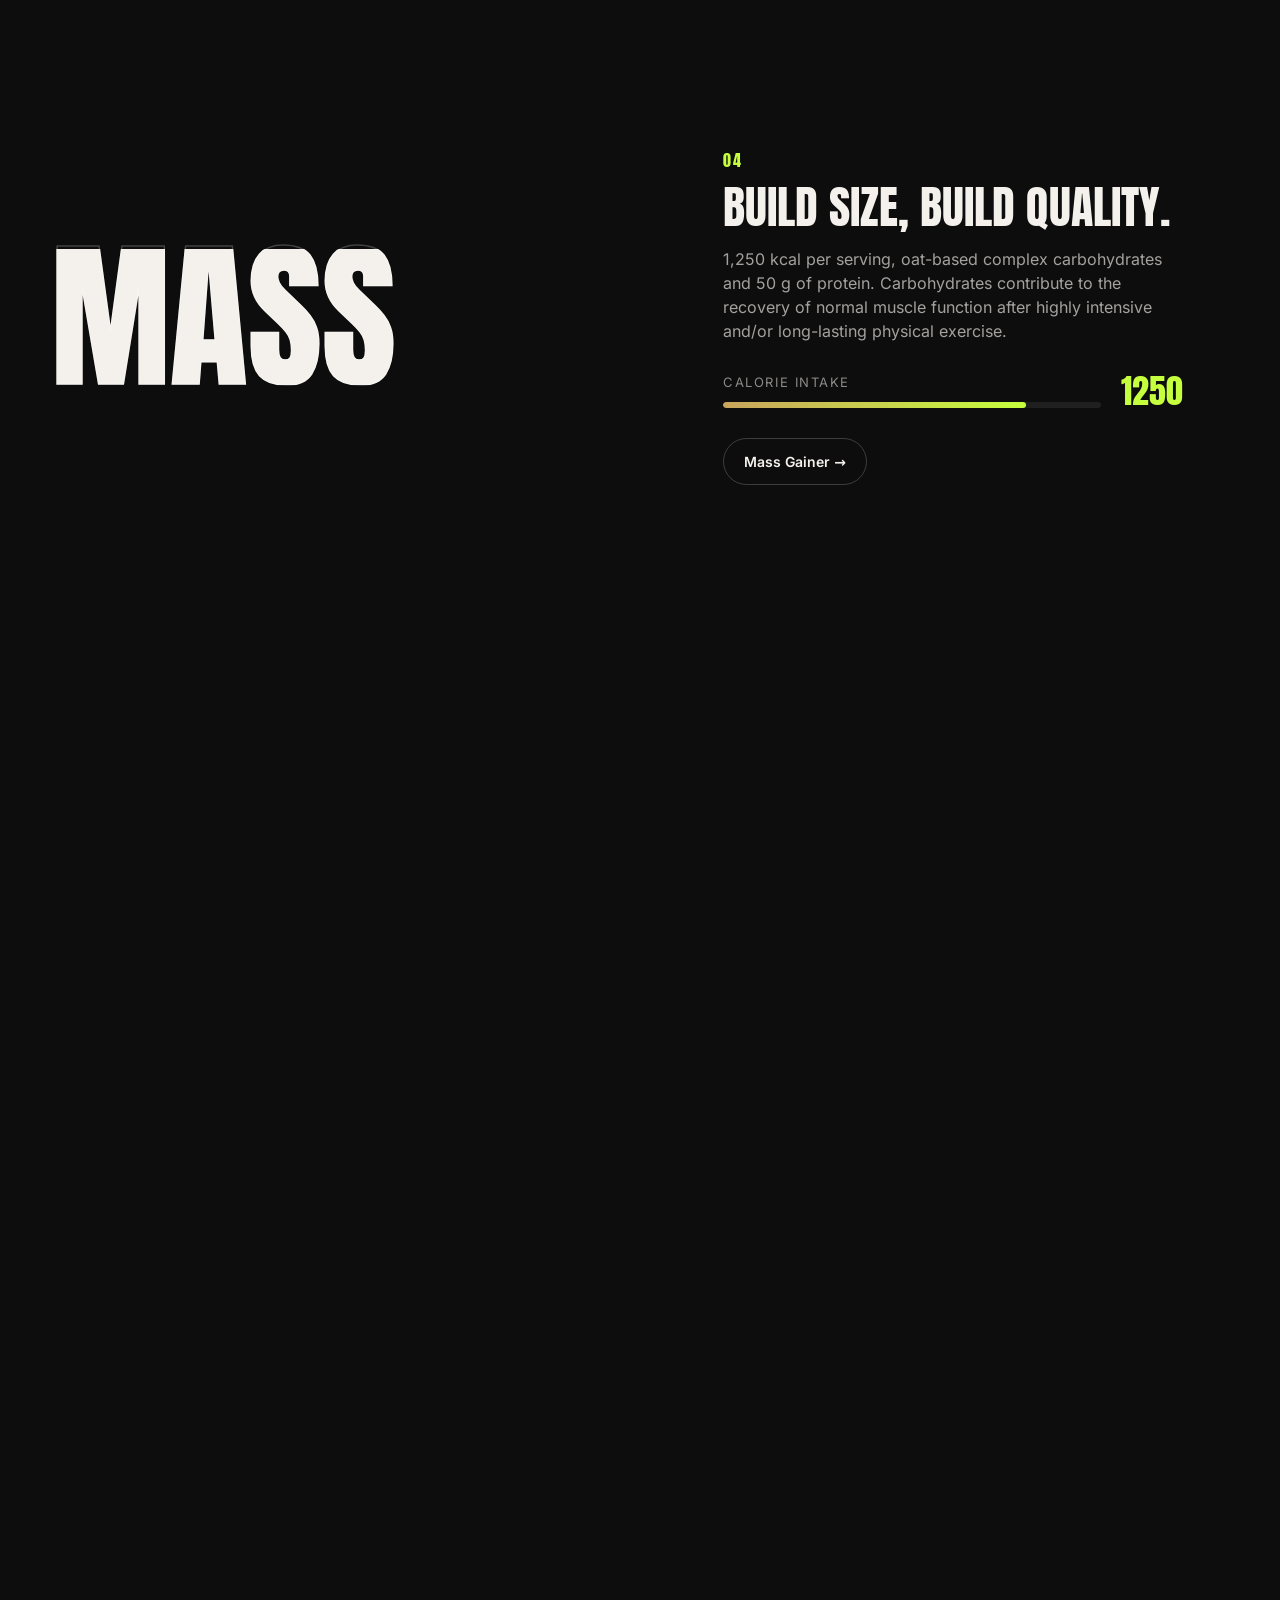
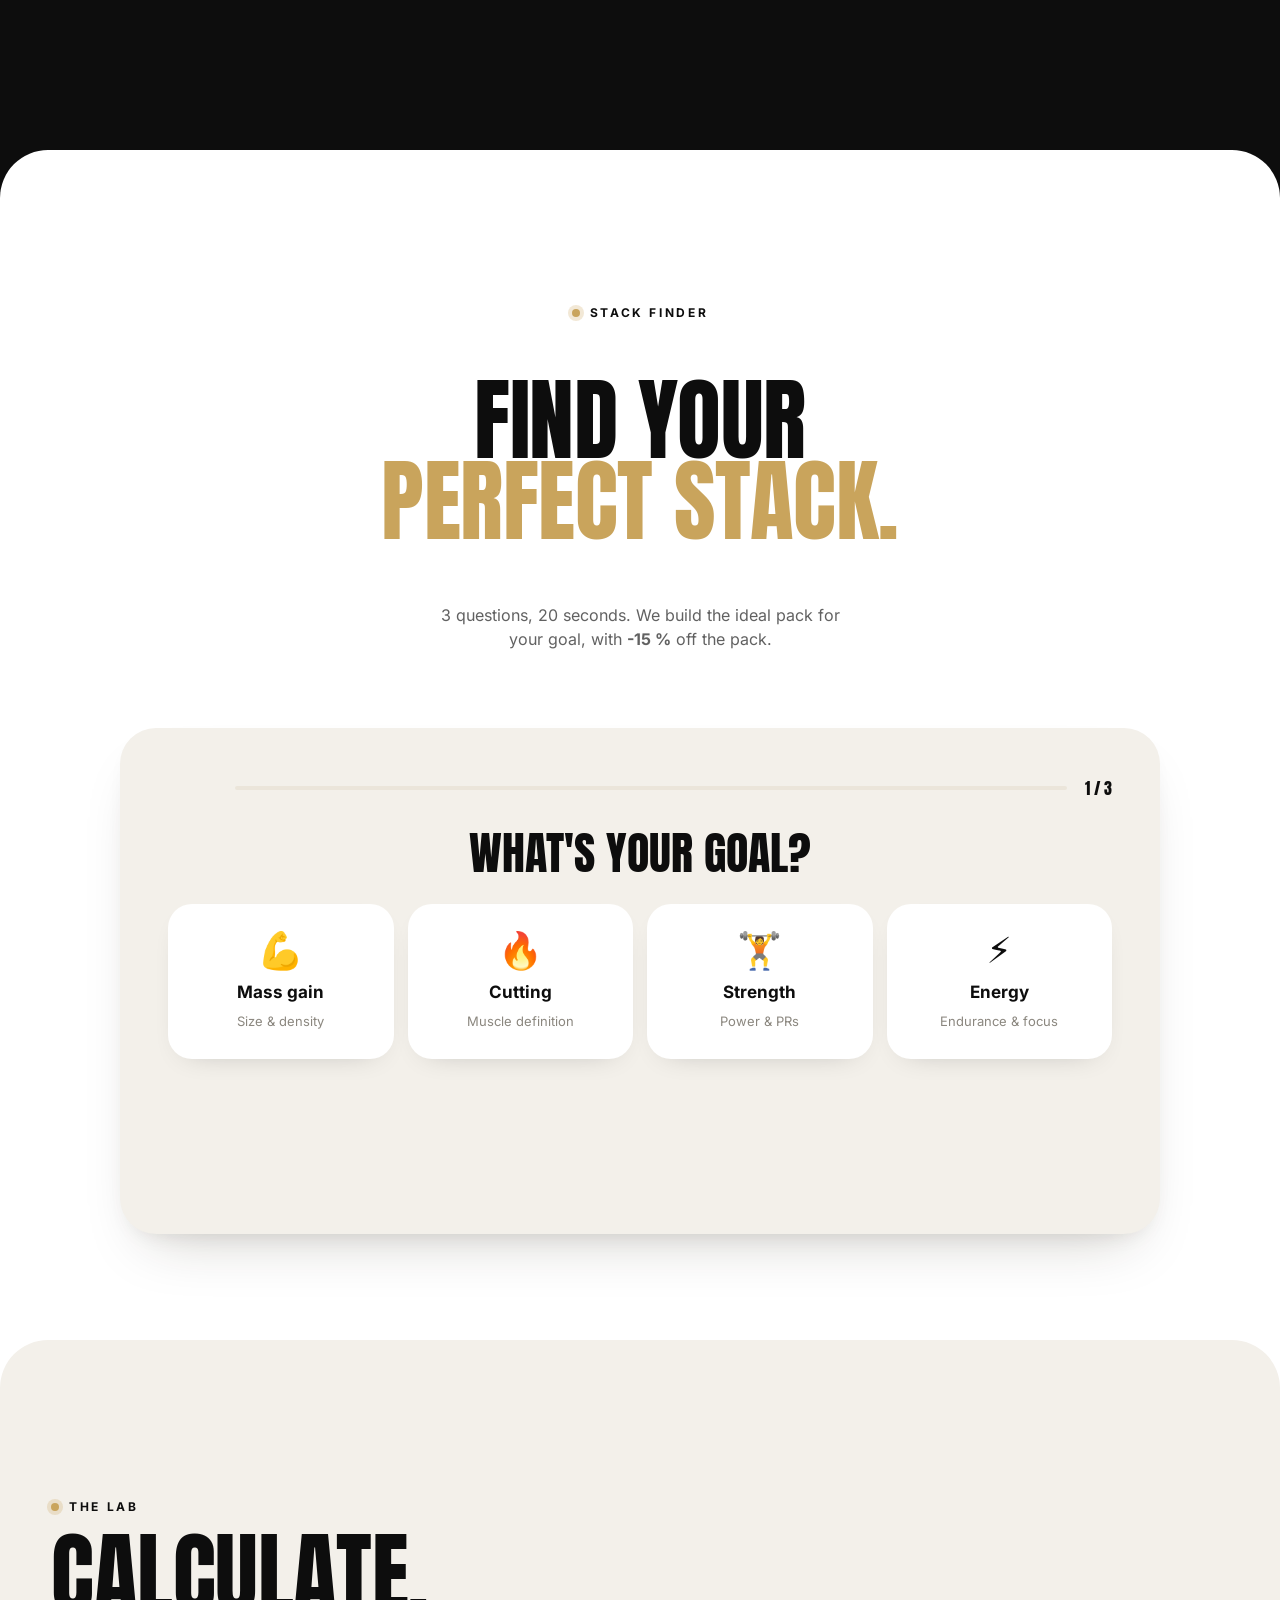
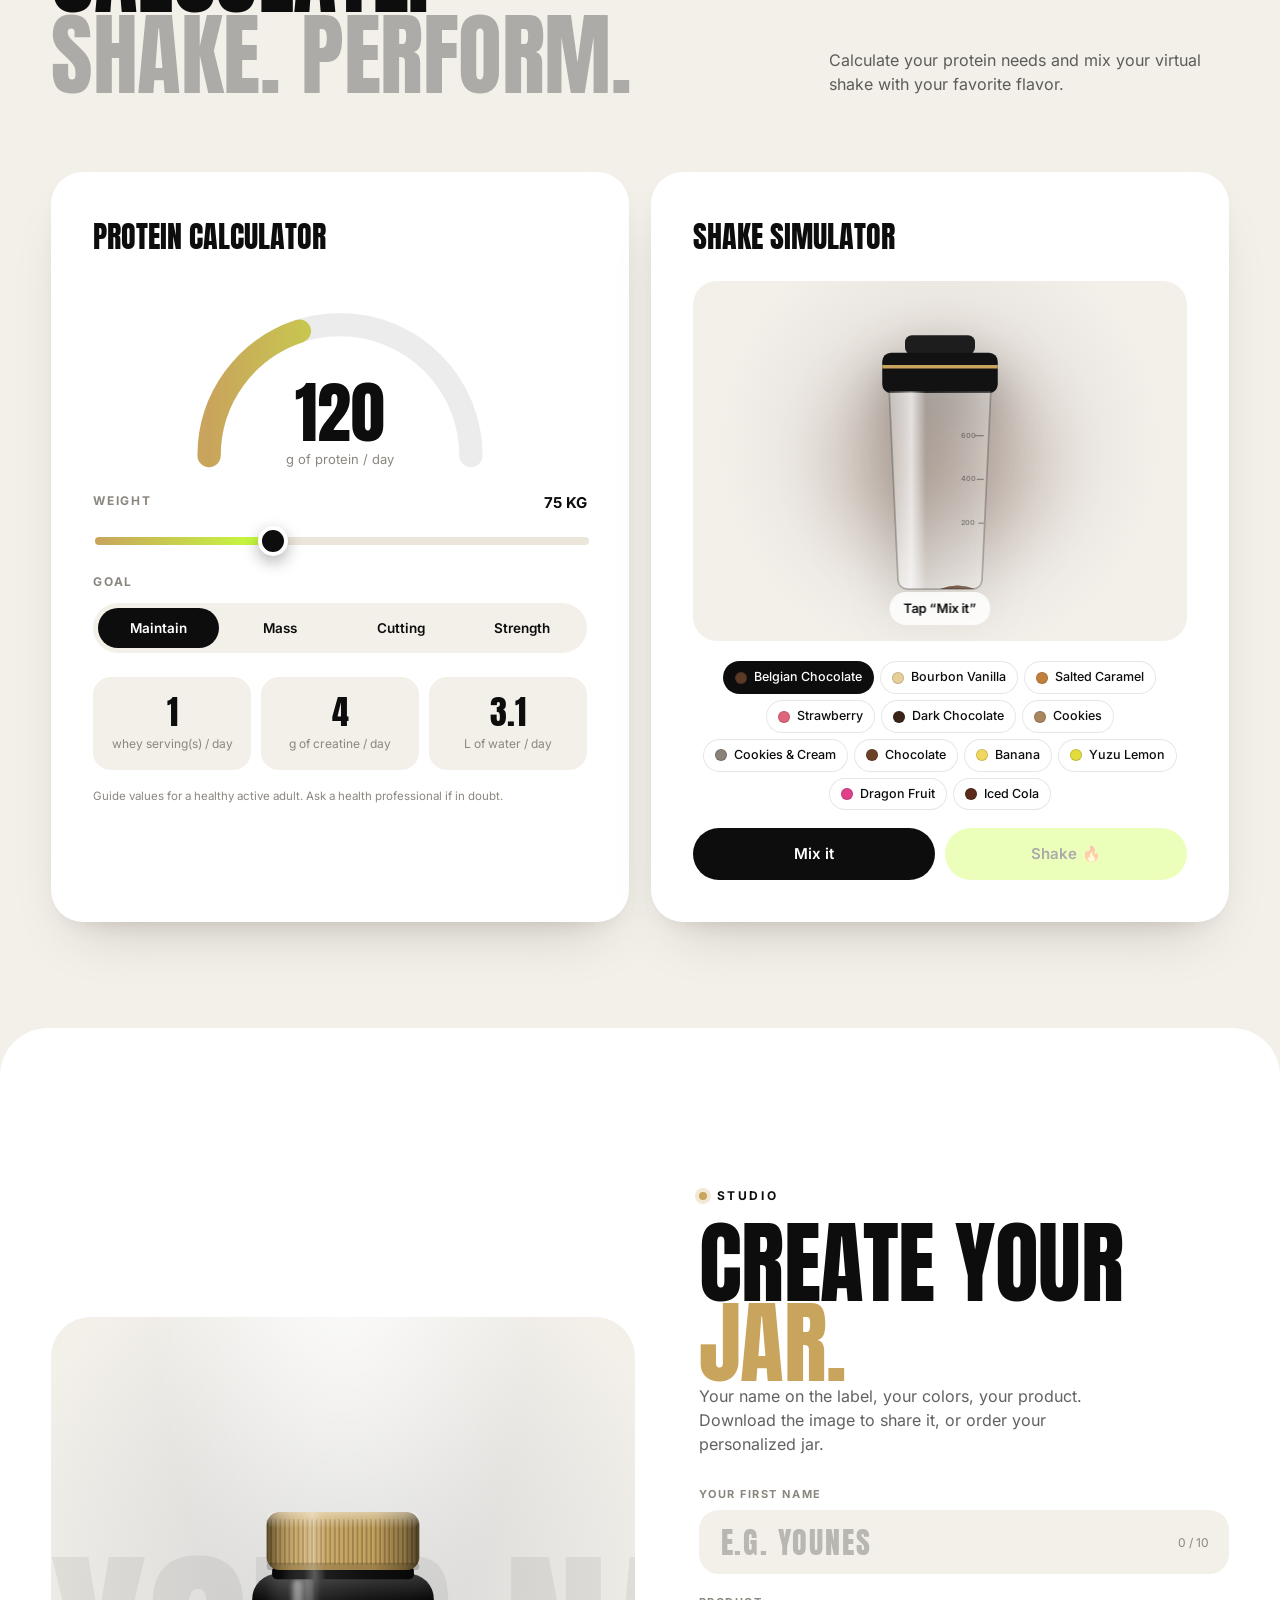
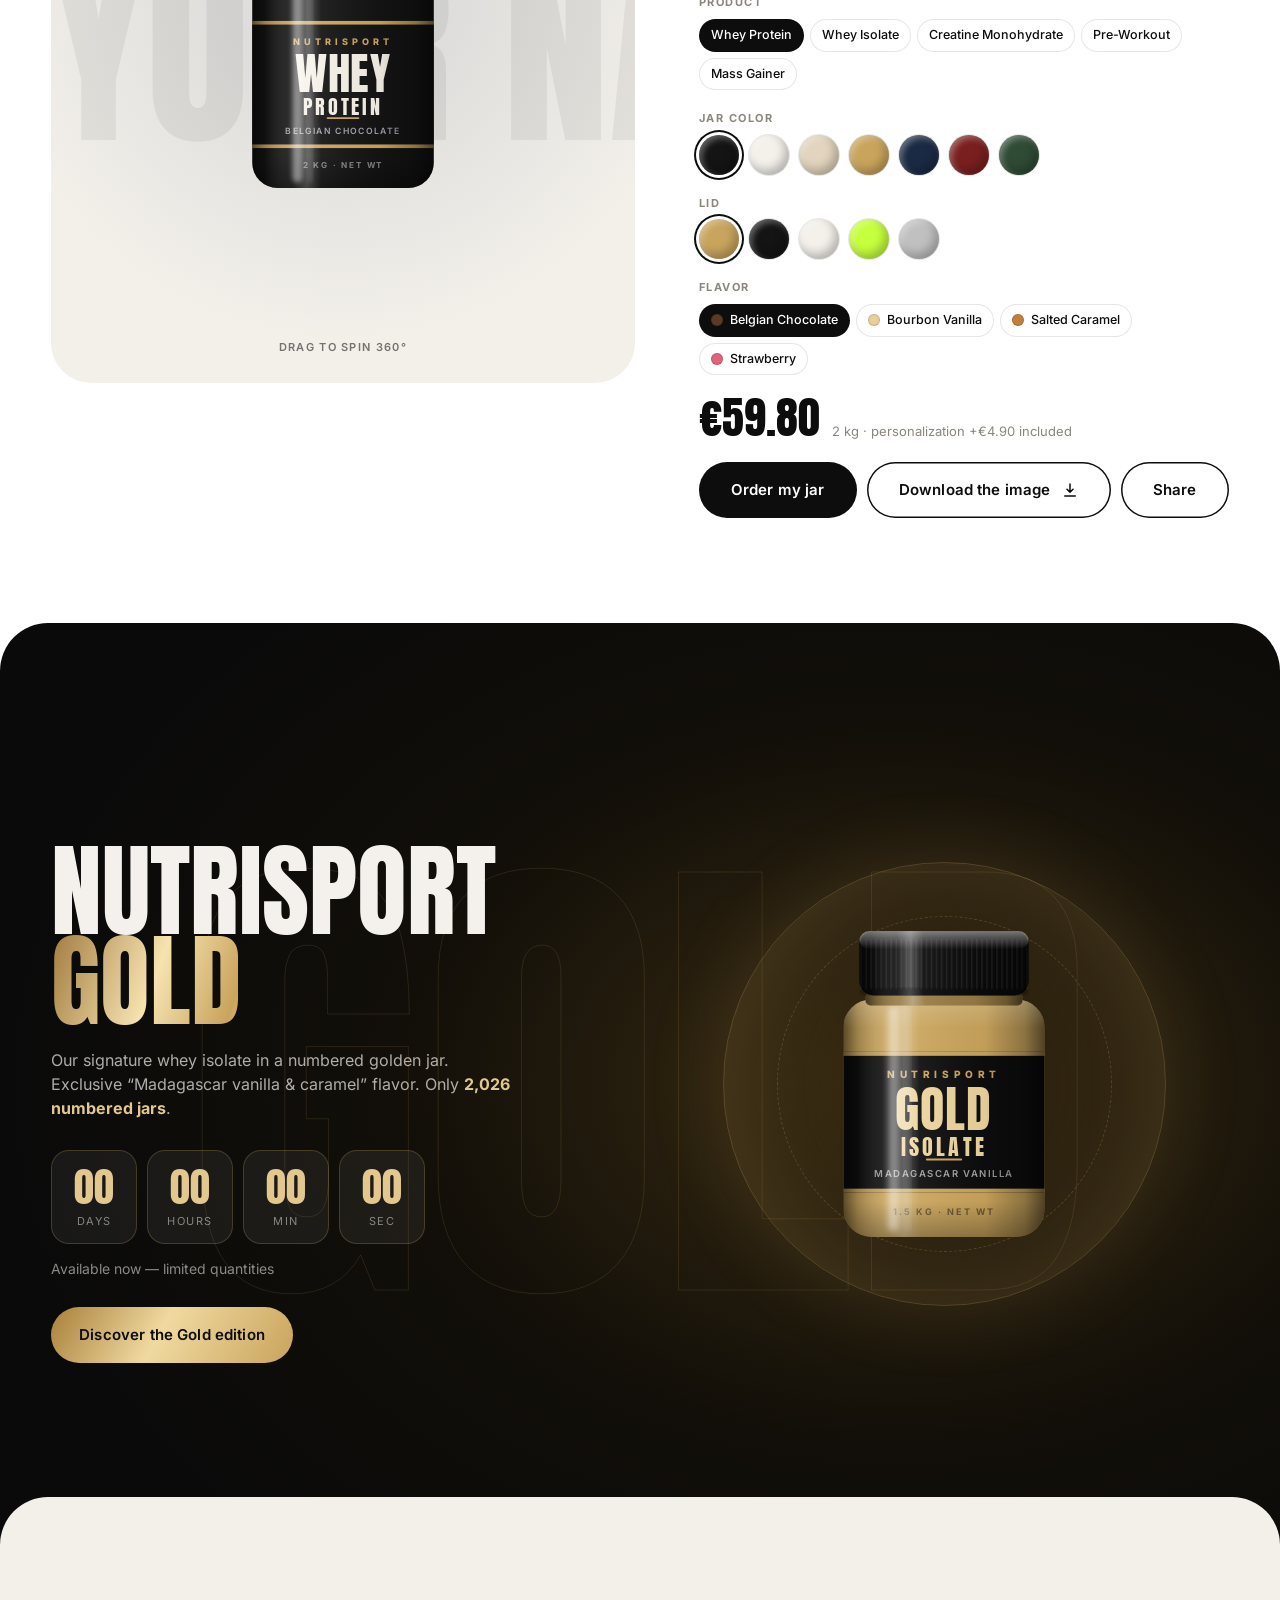
==== commit ebdcbb44: "Add legal pages, make product content compliant, hide placeholder reviews - Legal notice, terms of s" ====
--- a/index.html
+++ b/index.html
@@ -4,7 +4,7 @@
   <meta charset="utf-8" />
   <meta name="viewport" content="width=device-width, initial-scale=1" />
   <title>NUTRISPORT — Nutrition sportive premium</title>
-  <meta name="description" content="NUTRISPORT : whey protein, isolate, créatine monohydrate, pre-workout et mass gainer. Nutrition sportive premium, ingrédients testés, livraison 48h." />
+  <meta name="description" content="NUTRISPORT : whey protein, isolate, créatine monohydrate, pre-workout et mass gainer. Nutrition sportive premium, composition transparente, livraison offerte dès 60 €." />
   <meta name="theme-color" content="#0d0d0d" />
   <link rel="icon" href="data:image/svg+xml,%3Csvg xmlns='http://www.w3.org/2000/svg' viewBox='0 0 64 64'%3E%3Crect width='64' height='64' rx='14' fill='%230d0d0d'/%3E%3Ctext x='32' y='44' font-family='Arial Black,Arial' font-weight='900' font-size='30' text-anchor='middle' fill='%23c9a45c'%3EN%3C/text%3E%3C/svg%3E" />
   <!-- Fonts are self-hosted: no external request can block the page -->
@@ -65,7 +65,7 @@
       <a href="#lab">Le Lab</a>
       <a href="#studio">Studio</a>
       <a href="#gold">Gold</a>
-      <a href="#avis">Avis</a>
+      <a href="#avis" data-feature="reviews">Avis</a>
       <a href="#faq">FAQ</a>
     </nav>
     <div class="nav-actions">
@@ -173,9 +173,9 @@
         </div>
         <div class="story-captions">
           <div class="story-cap is-on"><span>01</span><h3>Ouvrez le pot.</h3><p>Une poudre ultra-fine, micro-filtrée, qui se dissout en 5 secondes.</p></div>
-          <div class="story-cap"><span>02</span><h3>Libérez la puissance.</h3><p>Chaque dose concentre des protéines de lactosérum européennes testées en laboratoire.</p></div>
-          <div class="story-cap"><span>03</span><h3>25 g de protéines.</h3><p>Par dose. Avec 5,5 g de BCAA naturels et zéro sucre ajouté.</p></div>
-          <div class="story-cap"><span>04</span><h3>Shakez. Performez.</h3><p>Un shaker onctueux, prêt en 10 secondes, pour une récupération optimale.</p></div>
+          <div class="story-cap"><span>02</span><h3>Libérez la puissance.</h3><p>Une poudre de lactosérum filtrée à froid, pensée pour votre shaker après l'entraînement.</p></div>
+          <div class="story-cap"><span>03</span><h3>25 g de protéines.</h3><p>Par dose, avec 5,5 g de BCAA naturellement présents. Les protéines contribuent au maintien de la masse musculaire.</p></div>
+          <div class="story-cap"><span>04</span><h3>Shakez. Performez.</h3><p>Un shaker onctueux, prêt en 10 secondes, à savourer après la séance.</p></div>
         </div>
         <div class="story-progress"><i id="storyBar"></i></div>
         <p class="story-hint">Scrollez pour ouvrir le pot ↓</p>
@@ -210,7 +210,7 @@
               <span class="sr-only">Trier</span>
               <select id="shopSort" aria-label="Trier les produits">
                 <option value="pop">Popularité</option>
-                <option value="rating">Mieux notés</option>
+                <option value="rating" data-feature="reviews">Mieux notés</option>
                 <option value="asc">Prix croissant</option>
                 <option value="desc">Prix décroissant</option>
               </select>
@@ -241,29 +241,29 @@
             <div class="why-icon"><svg viewBox="0 0 32 32" fill="none" stroke="currentColor" stroke-width="1.6" stroke-linecap="round" stroke-linejoin="round"><path d="M16 3l3.6 7.4 8.1 1.2-5.9 5.7 1.4 8.1L16 21.6l-7.2 3.8 1.4-8.1-5.9-5.7 8.1-1.2Z"/></svg></div>
             <span class="why-num">01</span>
             <h3>Haute qualité</h3>
-            <p>Matières premières européennes, sourcées auprès des meilleurs producteurs laitiers et fabriquées en France.</p>
+            <p>Des matières premières sélectionnées avec soin et des formules courtes, sans superflu.</p>
           </article>
           <article class="why-card reveal">
             <div class="why-icon"><svg viewBox="0 0 32 32" fill="none" stroke="currentColor" stroke-width="1.6" stroke-linecap="round" stroke-linejoin="round"><path d="M12 3h8M13 3v9L6 25a3 3 0 0 0 2.6 4.5h14.8A3 3 0 0 0 26 25l-7-13V3"/><path d="M9.5 20h13"/></svg></div>
             <span class="why-num">02</span>
-            <h3>Ingrédients testés</h3>
-            <p>Chaque lot est analysé par un laboratoire indépendant : pureté, métaux lourds, substances interdites.</p>
+            <h3>Transparence totale</h3>
+            <p>Composition complète, allergènes et valeurs nutritionnelles par dose affichés pour chaque produit.</p>
           </article>
           <article class="why-card reveal">
             <div class="why-icon"><svg viewBox="0 0 32 32" fill="none" stroke="currentColor" stroke-width="1.6" stroke-linecap="round" stroke-linejoin="round"><path d="M18 3 7 18h8l-2 11 11-15h-8l2-11Z"/></svg></div>
             <span class="why-num">03</span>
             <h3>Performance sportive</h3>
-            <p>Des dosages basés sur la science, développés avec des athlètes et des nutritionnistes du sport.</p>
+            <p>Des dosages précis par portion et des conseils d'utilisation clairs, pensés pour l'entraînement.</p>
           </article>
           <article class="why-card reveal">
             <div class="why-icon"><svg viewBox="0 0 32 32" fill="none" stroke="currentColor" stroke-width="1.6" stroke-linecap="round" stroke-linejoin="round"><path d="M3 8h16v14H3zM19 13h5l5 5v4h-10"/><circle cx="9" cy="24" r="2.5"/><circle cx="24" cy="24" r="2.5"/></svg></div>
             <span class="why-num">04</span>
-            <h3>Livraison rapide</h3>
-            <p>Expédition sous 24h, livraison en 48h partout en France. Offerte dès 60 € d'achat.</p>
-          </article>
-        </div>
-
-        <div class="stats">
+            <h3>Livraison offerte</h3>
+            <p>Livraison en France métropolitaine, offerte dès 60 € d'achat, et 14 jours pour changer d'avis.</p>
+          </article>
+        </div>
+
+        <div class="stats" data-feature="stats">
           <div class="stat reveal"><strong data-count="50000" data-suffix="+">0</strong><span>athlètes équipés</span></div>
           <div class="stat reveal"><strong data-count="4.9" data-decimals="1" data-suffix="/5">0</strong><span>note moyenne</span></div>
           <div class="stat reveal"><strong data-count="100" data-suffix="%">0</strong><span>lots testés en labo</span></div>
@@ -285,9 +285,9 @@
             <div class="benefit-word">FORCE</div>
             <div class="benefit-body">
               <span class="benefit-num">01</span>
-              <h3>Soulevez plus lourd, plus longtemps.</h3>
-              <p>La créatine monohydrate augmente les réserves de phosphocréatine musculaire pour des efforts explosifs plus puissants, série après série.</p>
-              <div class="meter"><span>Puissance explosive</span><div class="meter-bar"><i style="--v:.92"></i></div><b>+15%</b></div>
+              <h3>Des efforts brefs et intenses.</h3>
+              <p>La créatine augmente la performance physique lors d'exercices brefs et intenses successifs. L'effet bénéfique est obtenu par la consommation journalière de 3 g de créatine.</p>
+              <div class="meter"><span>Créatine par dose</span><div class="meter-bar"><i style="--v:.92"></i></div><b>5g</b></div>
               <a href="#produits" class="benefit-link" data-product="creatine">Creatine Monohydrate →</a>
             </div>
           </article>
@@ -295,9 +295,9 @@
             <div class="benefit-word">RÉCUP</div>
             <div class="benefit-body">
               <span class="benefit-num">02</span>
-              <h3>Récupérez plus vite, revenez plus fort.</h3>
-              <p>25 g de protéines à absorption rapide et 5,5 g de BCAA pour reconstruire la fibre musculaire dans la fenêtre post-entraînement.</p>
-              <div class="meter"><span>Synthèse protéique</span><div class="meter-bar"><i style="--v:.86"></i></div><b>25g</b></div>
+              <h3>Construisez votre muscle.</h3>
+              <p>Les protéines contribuent à augmenter la masse musculaire et au maintien de la masse musculaire. 25 g de protéines par dose, avec 5,5 g de BCAA naturellement présents.</p>
+              <div class="meter"><span>Protéines par dose</span><div class="meter-bar"><i style="--v:.86"></i></div><b>25g</b></div>
               <a href="#produits" class="benefit-link" data-product="whey">Whey Protein →</a>
             </div>
           </article>
@@ -305,9 +305,9 @@
             <div class="benefit-word">ÉNERGIE</div>
             <div class="benefit-body">
               <span class="benefit-num">03</span>
-              <h3>Un focus laser, une énergie propre.</h3>
-              <p>Caféine naturelle, citrulline et bêta-alanine pour un pic d'énergie sans crash, une congestion maximale et une concentration absolue.</p>
-              <div class="meter"><span>Endurance &amp; focus</span><div class="meter-bar"><i style="--v:.95"></i></div><b>200mg</b></div>
+              <h3>Prêt pour la séance.</h3>
+              <p>200 mg de caféine, 6 g de citrulline et 3,2 g de bêta-alanine par dose, à prendre 20 minutes avant l'entraînement. Contient de la caféine : déconseillé aux enfants et aux femmes enceintes ou allaitantes.</p>
+              <div class="meter"><span>Caféine par dose</span><div class="meter-bar"><i style="--v:.95"></i></div><b>200mg</b></div>
               <a href="#produits" class="benefit-link" data-product="preworkout">Pre-Workout →</a>
             </div>
           </article>
@@ -316,7 +316,7 @@
             <div class="benefit-body">
               <span class="benefit-num">04</span>
               <h3>Prenez du volume, de la qualité.</h3>
-              <p>1 250 kcal par shaker, glucides complexes à index modéré et 50 g de protéines pour une prise de masse dense et maîtrisée.</p>
+              <p>1 250 kcal par portion, des glucides complexes à base d'avoine et 50 g de protéines. Les glucides contribuent à la récupération de la fonction musculaire normale après un exercice physique très intense et/ou prolongé.</p>
               <div class="meter"><span>Apport calorique</span><div class="meter-bar"><i style="--v:.8"></i></div><b>1250</b></div>
               <a href="#produits" class="benefit-link" data-product="gainer">Mass Gainer →</a>
             </div>
@@ -471,7 +471,7 @@
     </section>
 
     <!-- 5. TÉMOIGNAGES -->
-    <section class="section reviews" id="avis">
+    <section class="section reviews" id="avis" data-feature="reviews">
       <div class="container">
         <div class="section-head">
           <div>
@@ -521,8 +521,8 @@
         <div class="faq-aside">
           <p class="eyebrow reveal"><span class="dot"></span> FAQ</p>
           <h2 class="section-title reveal">Questions<br /><span class="muted">fréquentes.</span></h2>
-          <p class="section-lead reveal">Une autre question ? Notre équipe de coachs répond 7j/7 sous 2h.</p>
-          <a href="mailto:hello@nutrisport.fr" class="btn btn--dark reveal magnetic"><span>Contacter un coach</span></a>
+          <p class="section-lead reveal">Une autre question ? Écrivez-nous, nous vous répondrons avec plaisir.</p>
+          <a href="mentions-legales.html#contact" data-contact class="btn btn--dark reveal magnetic"><span>Nous contacter</span></a>
         </div>
         <div class="faq-list" id="faqList"><!-- injected --></div>
       </div>
@@ -541,6 +541,7 @@
               <input type="email" required placeholder="Votre adresse e-mail" aria-label="Adresse e-mail" />
               <button class="btn btn--neon" type="submit"><span>Rejoindre</span></button>
             </form>
+            <p class="newsletter-legal">Désinscription possible à tout moment. Voir notre <a href="confidentialite.html">politique de confidentialité</a>.</p>
           </div>
         </div>
       </div>
@@ -553,24 +554,24 @@
       <div class="footer-top">
         <div class="footer-brand">
           <a href="#top" class="logo logo--light"><span class="logo-mark">N</span><span class="logo-word">NUTRISPORT</span></a>
-          <p>Nutrition sportive premium. Formulée en France, testée en laboratoire, pensée pour les athlètes exigeants.</p>
+          <p>Nutrition sportive premium, pensée pour les athlètes exigeants.</p>
           <div class="socials">
-            <a href="#" aria-label="Instagram"><svg viewBox="0 0 24 24" fill="none" stroke="currentColor" stroke-width="1.7"><rect x="3" y="3" width="18" height="18" rx="5"/><circle cx="12" cy="12" r="4"/><circle cx="17.5" cy="6.5" r="1" fill="currentColor"/></svg></a>
-            <a href="#" aria-label="TikTok"><svg viewBox="0 0 24 24" fill="none" stroke="currentColor" stroke-width="1.7" stroke-linecap="round"><path d="M14 3v11.5a3.5 3.5 0 1 1-3.5-3.5"/><path d="M14 3c.5 2.8 2.4 4.6 5 5"/></svg></a>
-            <a href="#" aria-label="YouTube"><svg viewBox="0 0 24 24" fill="none" stroke="currentColor" stroke-width="1.7"><rect x="2.5" y="5" width="19" height="14" rx="4"/><path d="M10 9.5v5l4.5-2.5z" fill="currentColor"/></svg></a>
-            <a href="#" aria-label="Strava"><svg viewBox="0 0 24 24" fill="none" stroke="currentColor" stroke-width="1.7" stroke-linejoin="round"><path d="M10 3 4 15h4l2-4 2 4h4z"/><path d="m14 15 2 4 2-4"/></svg></a>
+            <a href="#" data-social="instagram" aria-label="Instagram"><svg viewBox="0 0 24 24" fill="none" stroke="currentColor" stroke-width="1.7"><rect x="3" y="3" width="18" height="18" rx="5"/><circle cx="12" cy="12" r="4"/><circle cx="17.5" cy="6.5" r="1" fill="currentColor"/></svg></a>
+            <a href="#" data-social="tiktok" aria-label="TikTok"><svg viewBox="0 0 24 24" fill="none" stroke="currentColor" stroke-width="1.7" stroke-linecap="round"><path d="M14 3v11.5a3.5 3.5 0 1 1-3.5-3.5"/><path d="M14 3c.5 2.8 2.4 4.6 5 5"/></svg></a>
+            <a href="#" data-social="youtube" aria-label="YouTube"><svg viewBox="0 0 24 24" fill="none" stroke="currentColor" stroke-width="1.7"><rect x="2.5" y="5" width="19" height="14" rx="4"/><path d="M10 9.5v5l4.5-2.5z" fill="currentColor"/></svg></a>
+            <a href="#" data-social="strava" aria-label="Strava"><svg viewBox="0 0 24 24" fill="none" stroke="currentColor" stroke-width="1.7" stroke-linejoin="round"><path d="M10 3 4 15h4l2-4 2 4h4z"/><path d="m14 15 2 4 2-4"/></svg></a>
           </div>
         </div>
         <div class="footer-cols">
           <div><h4>Boutique</h4><a href="#stack">Trouve ton stack</a><a href="#produits">Whey Protein</a><a href="#produits">Isolate</a><a href="#produits">Créatine</a><a href="#produits">Pre-Workout</a><a href="#produits">Mass Gainer</a></div>
-          <div><h4>Marque</h4><a href="#marque">Notre histoire</a><a href="#marque">Qualité &amp; labo</a><a href="#avis">Athlètes</a><a href="#">Programme ambassadeur</a></div>
-          <div><h4>Aide</h4><a href="#faq">FAQ</a><a href="#">Livraison &amp; retours</a><a href="#">Suivi de commande</a><a href="mailto:hello@nutrisport.fr">hello@nutrisport.fr</a></div>
+          <div><h4>Marque</h4><a href="#marque">Pourquoi NUTRISPORT</a><a href="#formule">La formule</a><a href="#studio">Crée ton pot</a><a href="#gold">Édition Gold</a></div>
+          <div><h4>Aide</h4><a href="#faq">FAQ</a><a href="cgv.html#livraison">Livraison</a><a href="cgv.html#retractation">Retours &amp; rétractation</a><a href="mentions-legales.html#contact" data-contact="text">Nous contacter</a></div>
         </div>
       </div>
       <div class="footer-word" aria-hidden="true">NUTRISPORT</div>
       <div class="footer-bottom">
         <span>© 2026 NUTRISPORT. Tous droits réservés.</span>
-        <div class="footer-legal"><a href="#">Mentions légales</a><a href="#">CGV</a><a href="#">Confidentialité</a></div>
+        <div class="footer-legal"><a href="mentions-legales.html">Mentions légales</a><a href="cgv.html">CGV</a><a href="confidentialite.html">Confidentialité</a></div>
         <div class="payments" aria-label="Moyens de paiement"><span>VISA</span><span>MC</span><span>AMEX</span><span>PayPal</span><span>Pay</span></div>
       </div>
     </div>
@@ -608,12 +609,14 @@
       <div class="cart-row cart-row--muted"><span>Livraison</span><span id="cartShipping">—</span></div>
       <div class="cart-row cart-row--total"><span>Total</span><b id="cartTotal">0,00 €</b></div>
       <button class="btn btn--primary btn--block" id="checkoutBtn"><span>Commander</span><svg viewBox="0 0 24 24" width="18" height="18" fill="none" stroke="currentColor" stroke-width="2" stroke-linecap="round"><path d="M5 12h14M13 6l6 6-6 6"/></svg></button>
-      <p class="cart-secure">🔒 Paiement 100% sécurisé · Retours gratuits 30 jours</p>
+      <p class="cart-secure">🔒 Paiement sécurisé · 14 jours pour changer d'avis</p>
+      <p class="cart-legal">En passant commande, vous acceptez nos <a href="cgv.html">conditions générales de vente</a>.</p>
     </div>
   </aside>
 
   <div class="toast" id="toast" role="status" aria-live="polite"></div>
 
+  <script src="assets/js/company.js"></script>
   <script src="assets/js/i18n-en.js"></script>
   <script src="assets/js/i18n.js"></script>
   <script src="assets/js/main.js"></script>
--- a/assets/css/styles.css
+++ b/assets/css/styles.css
@@ -1374,3 +1374,53 @@
   .nav-actions { gap: 2px; }
   .nav-actions .icon-btn { width: 40px; height: 40px; }
 }
+
+/* ==========================================================================
+   LEGAL PAGES
+   ========================================================================== */
+.legal-page { background: var(--bg); }
+.legal-top {
+  position: sticky; top: 0; z-index: 20; display: flex; align-items: center; justify-content: space-between; gap: 16px;
+  padding: 14px var(--gutter); background: rgba(243,240,234,.88); backdrop-filter: blur(14px); -webkit-backdrop-filter: blur(14px);
+  box-shadow: 0 1px 0 var(--line); color: var(--ink);
+}
+.legal-top-actions { display: flex; align-items: center; gap: 14px; }
+.legal-back { font-size: 14px; font-weight: 600; }
+.legal-back:hover { color: var(--gold); }
+.legal-main { max-width: 820px; margin: 0 auto; padding: clamp(36px, 6vw, 80px) var(--gutter) 80px; }
+.legal-draft { margin-bottom: 30px; padding: 16px 20px; border-radius: 16px; background: #fff4d6; border: 1px solid #e8c770; font-size: 14px; line-height: 1.55; }
+.legal-doc h1 { font-family: var(--font-display); font-weight: 400; text-transform: uppercase; font-size: clamp(40px, 6vw, 72px); line-height: .95; margin: 0 0 20px; }
+.legal-doc h2 { font-family: var(--font-display); font-weight: 400; text-transform: uppercase; font-size: clamp(22px, 2.6vw, 30px); margin: 44px 0 12px; scroll-margin-top: 90px; }
+.legal-doc p, .legal-doc li { font-size: 15.5px; line-height: 1.7; color: var(--ink-2); }
+.legal-doc ul { padding-left: 20px; }
+.legal-doc a { color: var(--ink); text-decoration: underline; text-underline-offset: 3px; }
+.legal-doc code { font-size: 13px; background: var(--bg-2); padding: 2px 6px; border-radius: 6px; }
+.legal-lead { font-size: 17px !important; color: var(--ink) !important; }
+.legal-notice { padding: 14px 18px; border-radius: 14px; background: var(--paper); box-shadow: inset 0 0 0 1px var(--line); }
+.legal-en-note { font-size: 13px !important; color: var(--gray) !important; font-style: italic; }
+.legal-dl { display: grid; grid-template-columns: minmax(160px, 240px) 1fr; gap: 0; margin: 0; border-top: 1px solid var(--line); }
+.legal-dl dt, .legal-dl dd { margin: 0; padding: 12px 0; border-bottom: 1px solid var(--line); font-size: 15px; }
+.legal-dl dt { font-weight: 600; padding-right: 16px; }
+.legal-box { padding: 20px 22px; border-radius: 18px; background: var(--paper); box-shadow: var(--shadow-soft); }
+.legal-form p { font-size: 14.5px; }
+.is-missing { background: #fff4d6; color: #7a5a00; border-radius: 4px; padding: 0 4px; font-size: .92em; }
+.legal-footer { padding: 30px var(--gutter) 50px; text-align: center; border-top: 1px solid var(--line); font-size: 13px; color: var(--gray); }
+.legal-footer nav { display: flex; justify-content: center; gap: 22px; flex-wrap: wrap; margin-bottom: 10px; }
+.legal-footer a { color: var(--ink); font-weight: 600; }
+@media (max-width: 640px) {
+  .legal-dl { grid-template-columns: 1fr; }
+  .legal-dl dt { border-bottom: 0; padding-bottom: 0; }
+  .legal-back span { font-size: 13px; }
+}
+
+/* compliance notes on product pages */
+.pdp-warnings { margin: 14px 0 0; padding: 14px 16px; border-radius: 14px; background: var(--bg); font-size: 13.5px; line-height: 1.6; }
+.pdp-warnings p { margin: 0 0 6px !important; font-size: 13.5px; }
+.pdp-provisional { display: inline-block; margin-bottom: 14px; padding: 6px 12px; border-radius: 999px; background: #fff4d6; color: #7a5a00; font-size: 12px; font-weight: 600; }
+.cart-legal { text-align: center; font-size: 11.5px; color: var(--gray); margin: 8px 0 0; }
+.cart-legal a { text-decoration: underline; text-underline-offset: 2px; }
+.newsletter-legal { font-size: 12px !important; color: rgba(255,255,255,.5) !important; margin: 12px 0 0 !important; }
+.newsletter-legal a { text-decoration: underline; }
+
+/* feature switches (see FEATURES in main.js) */
+.no-reviews [data-feature="reviews"], .no-stats [data-feature="stats"] { display: none !important; }
